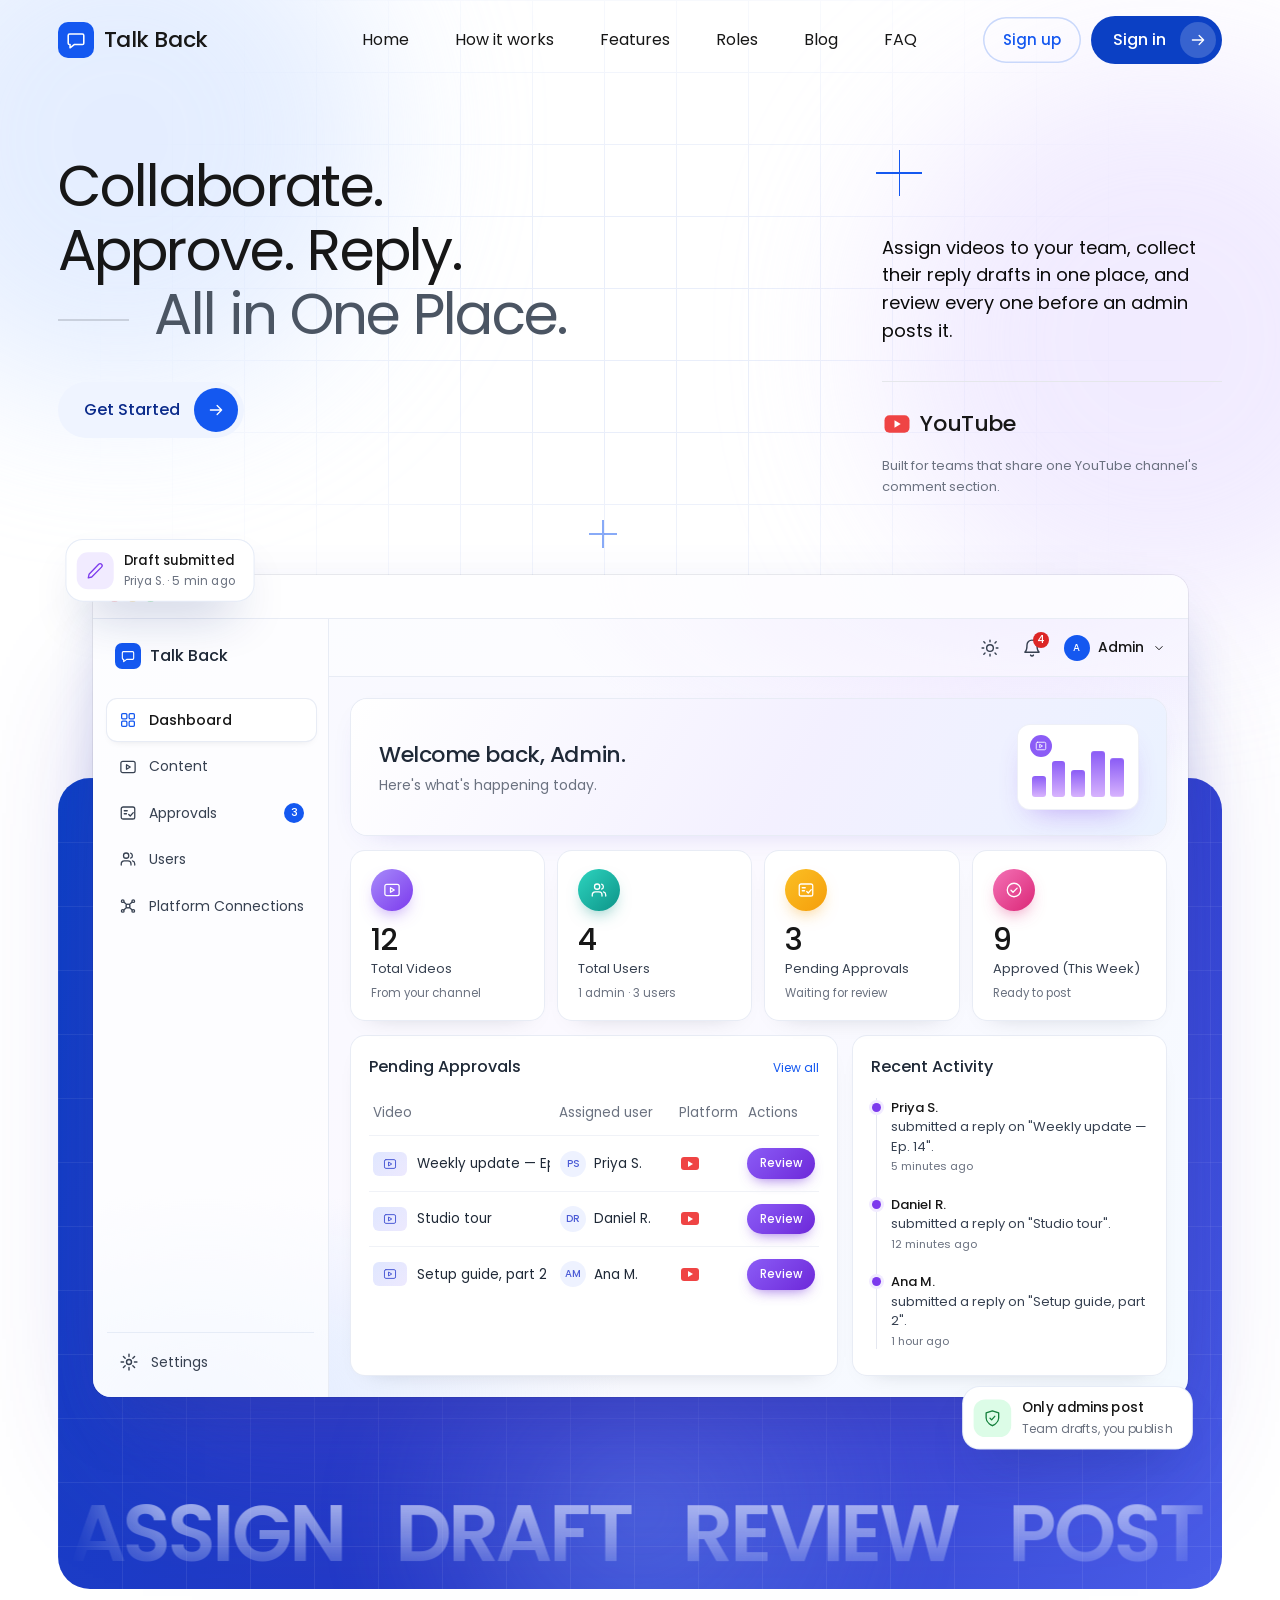
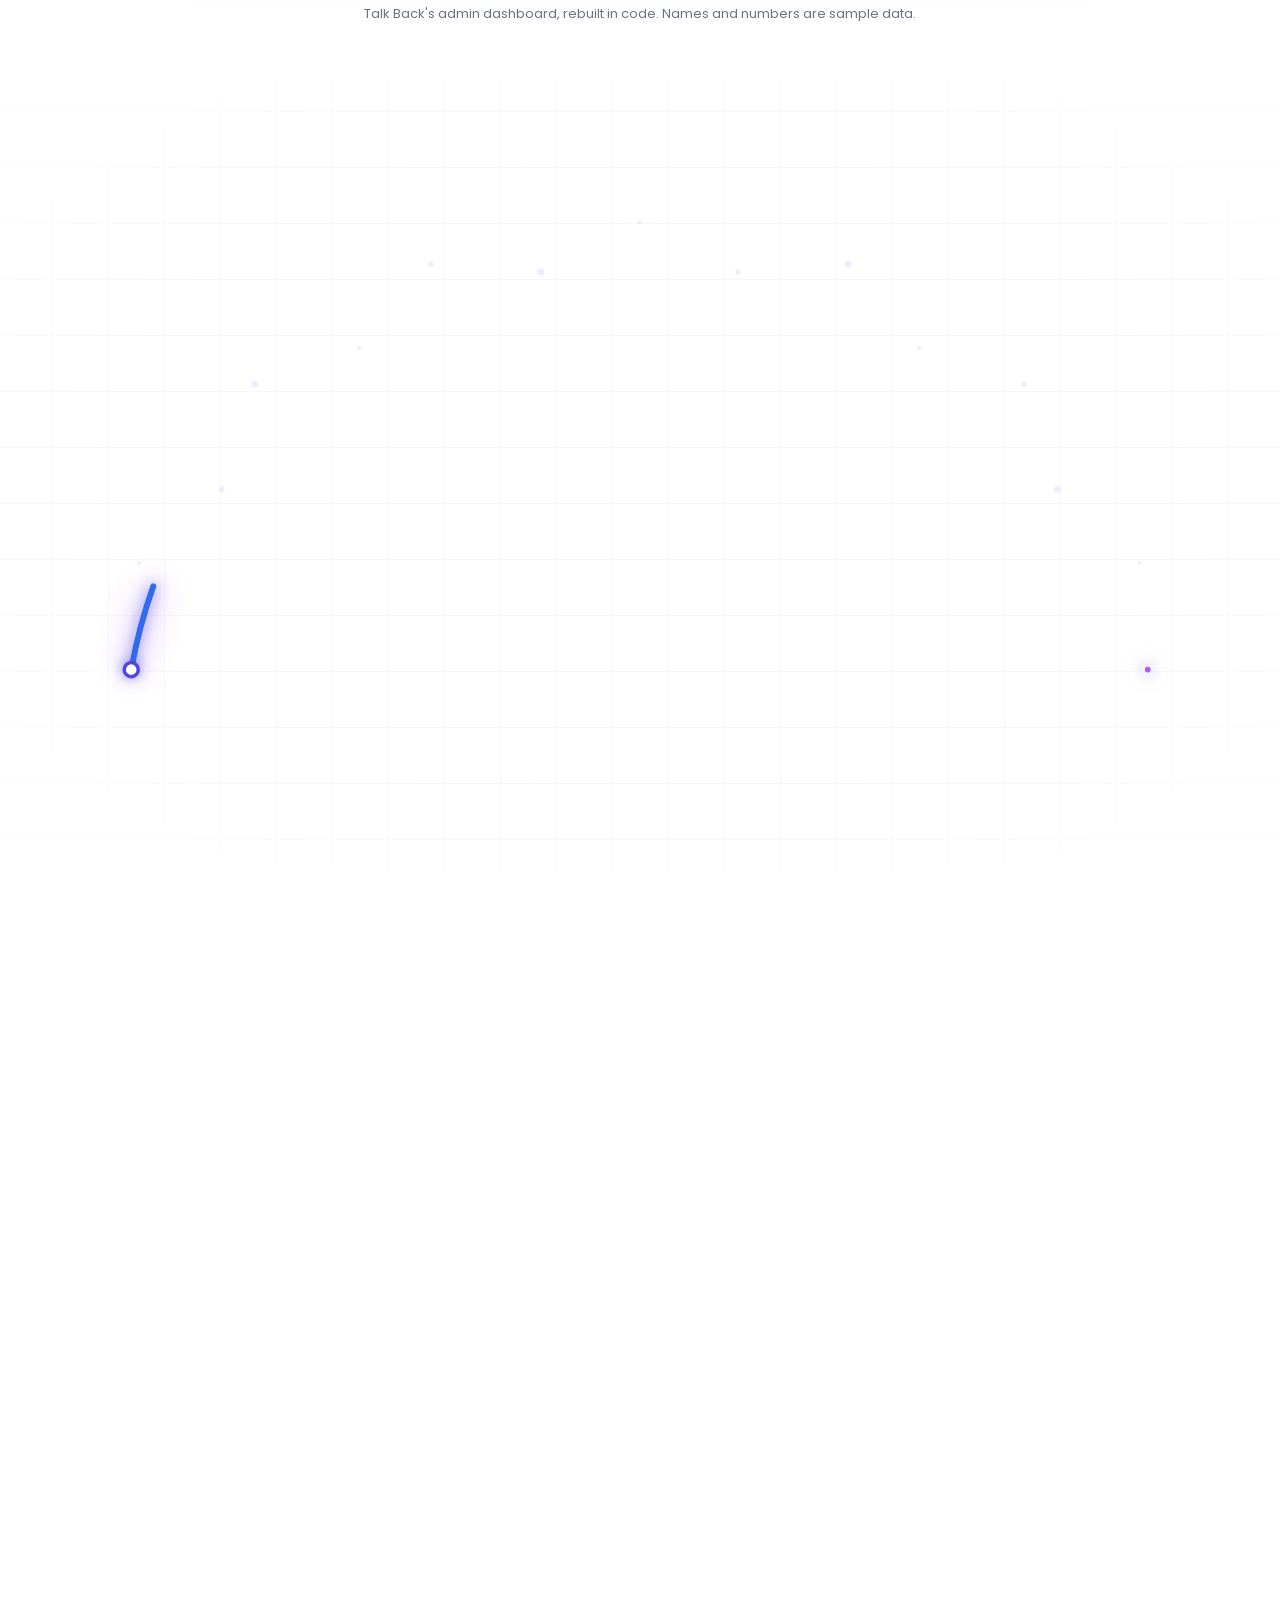
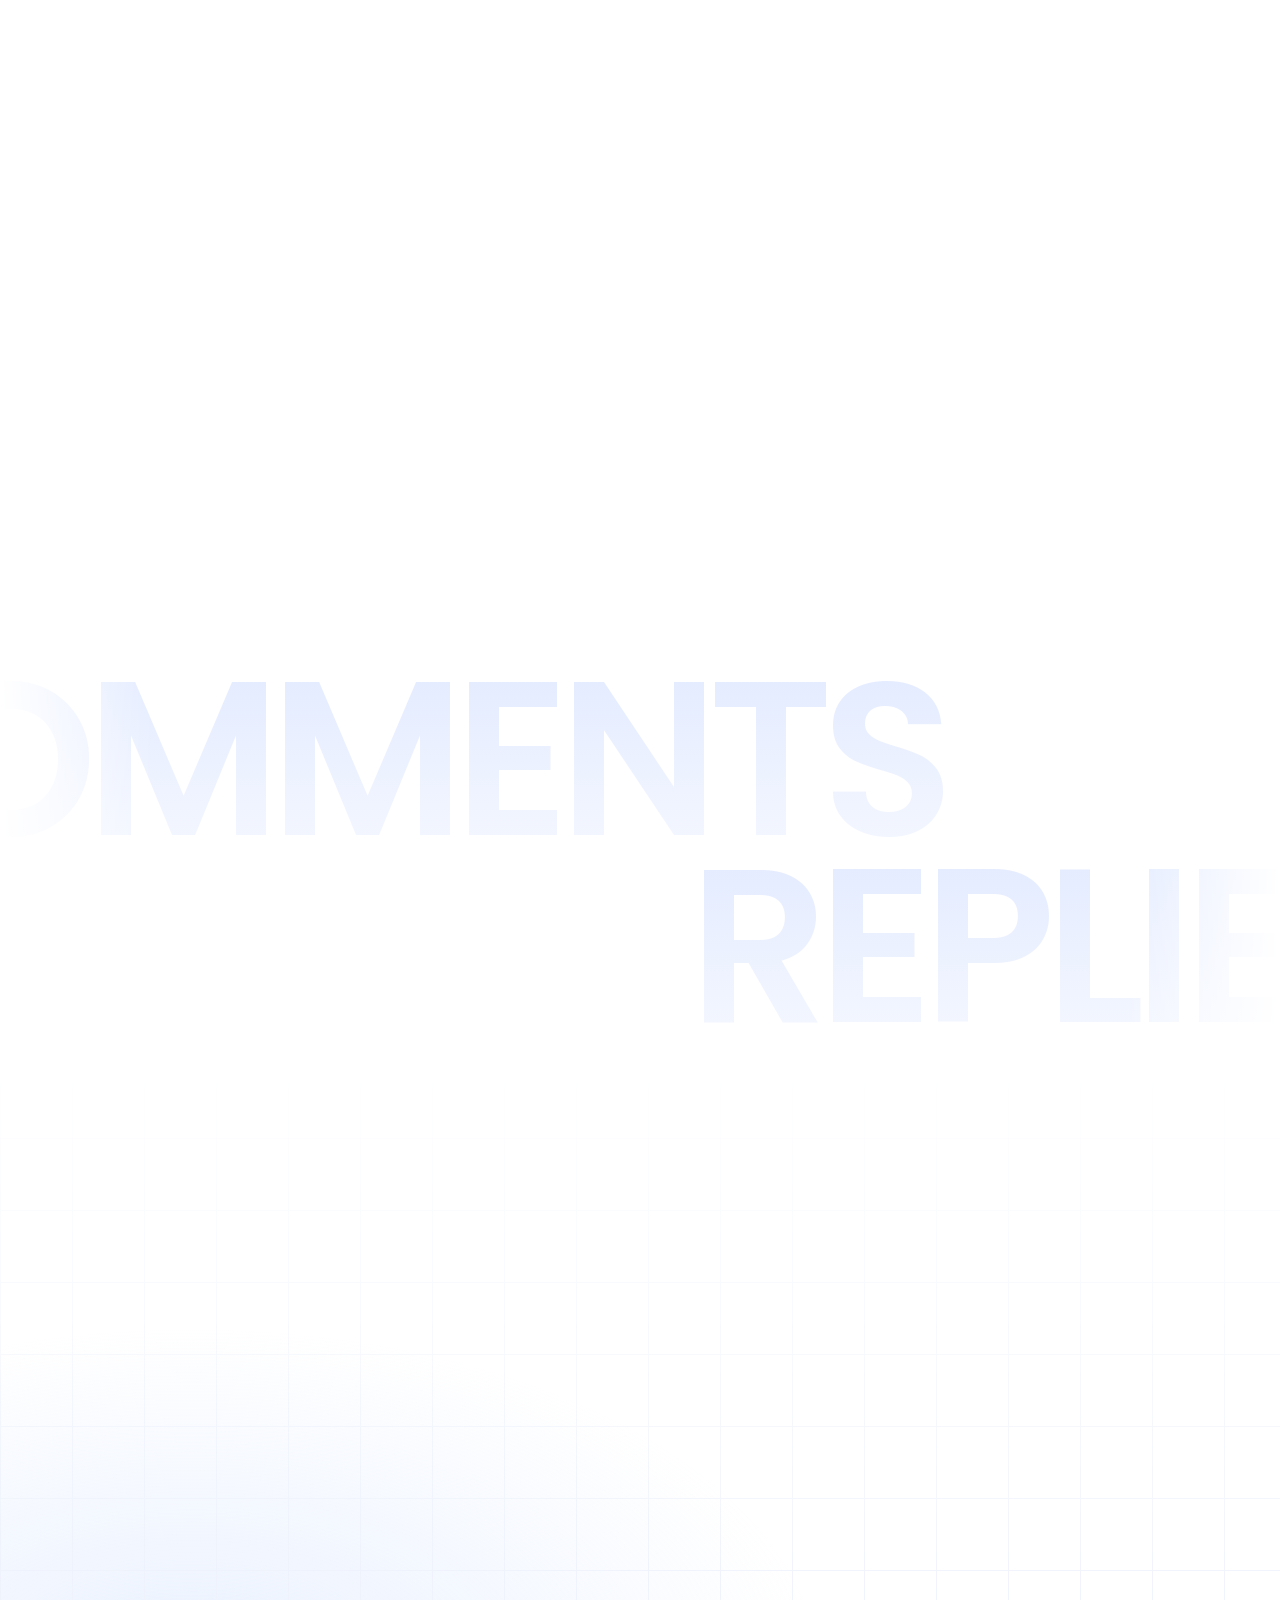
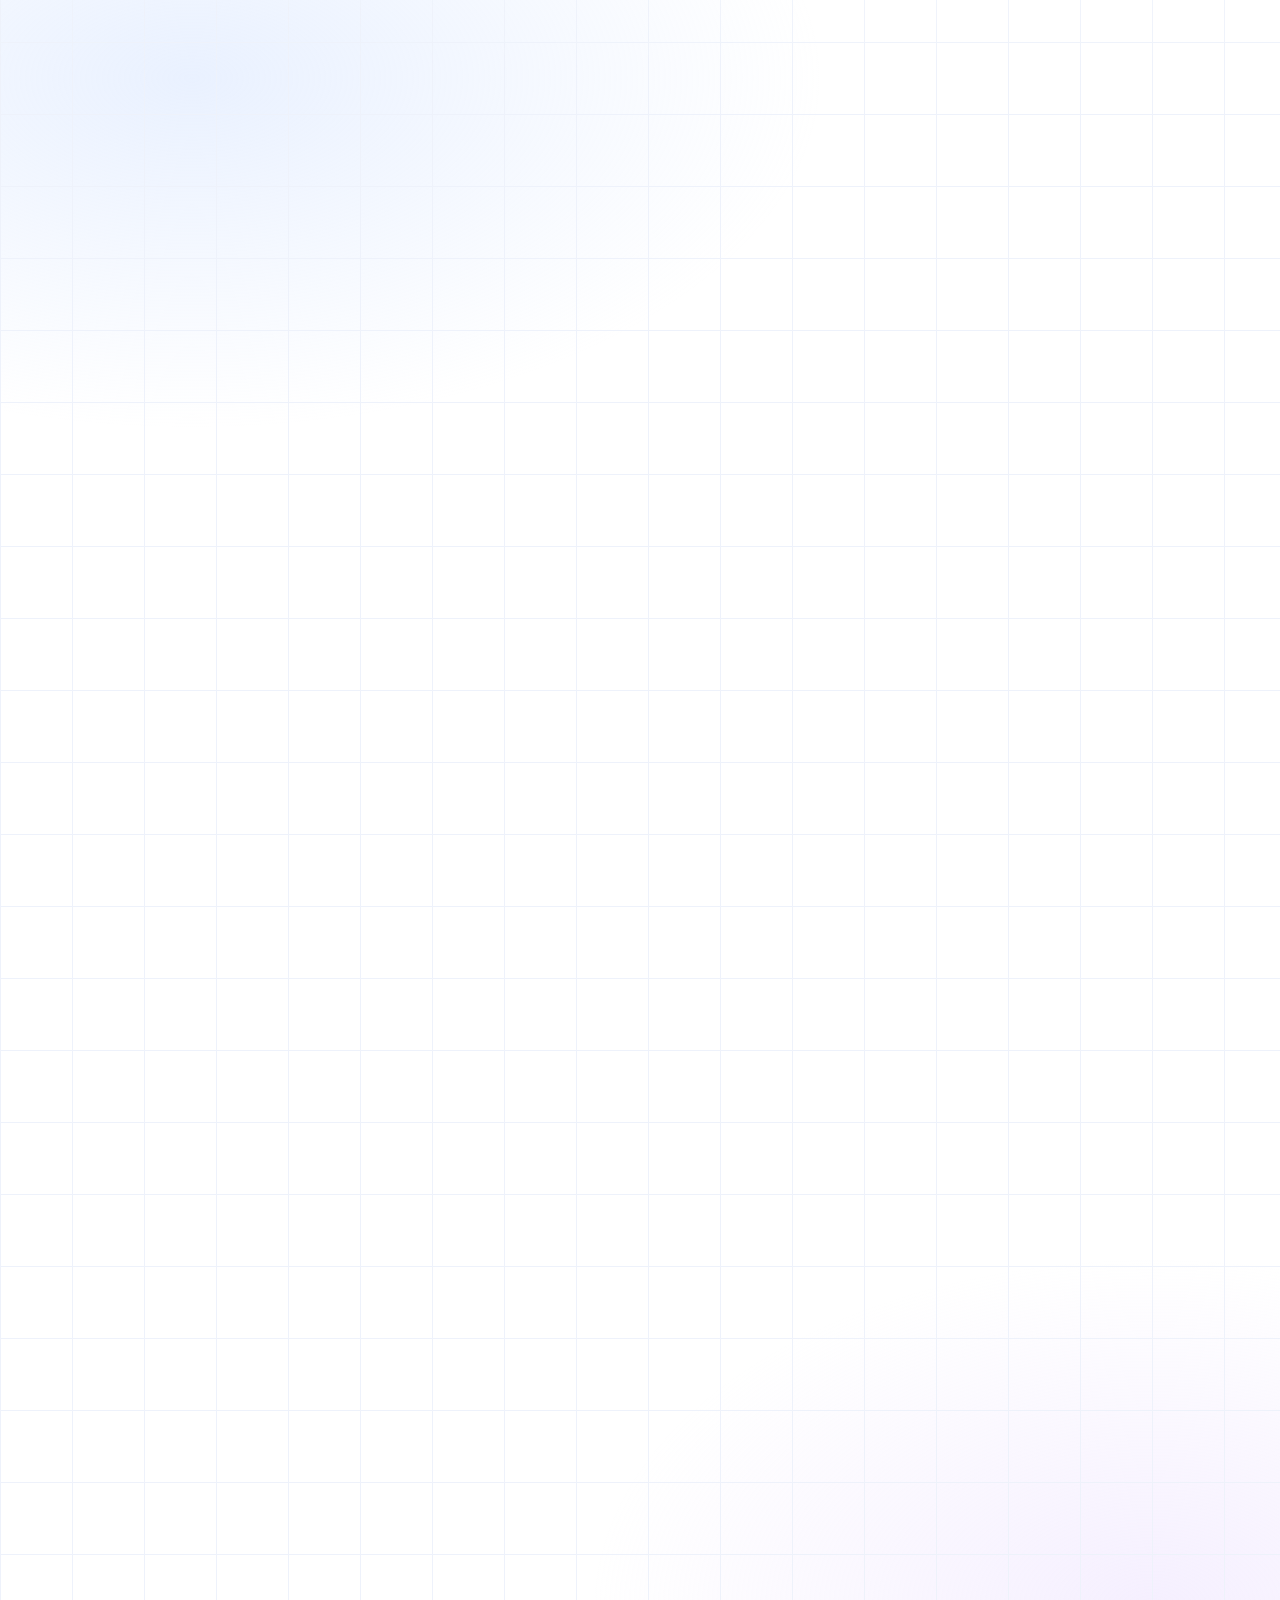
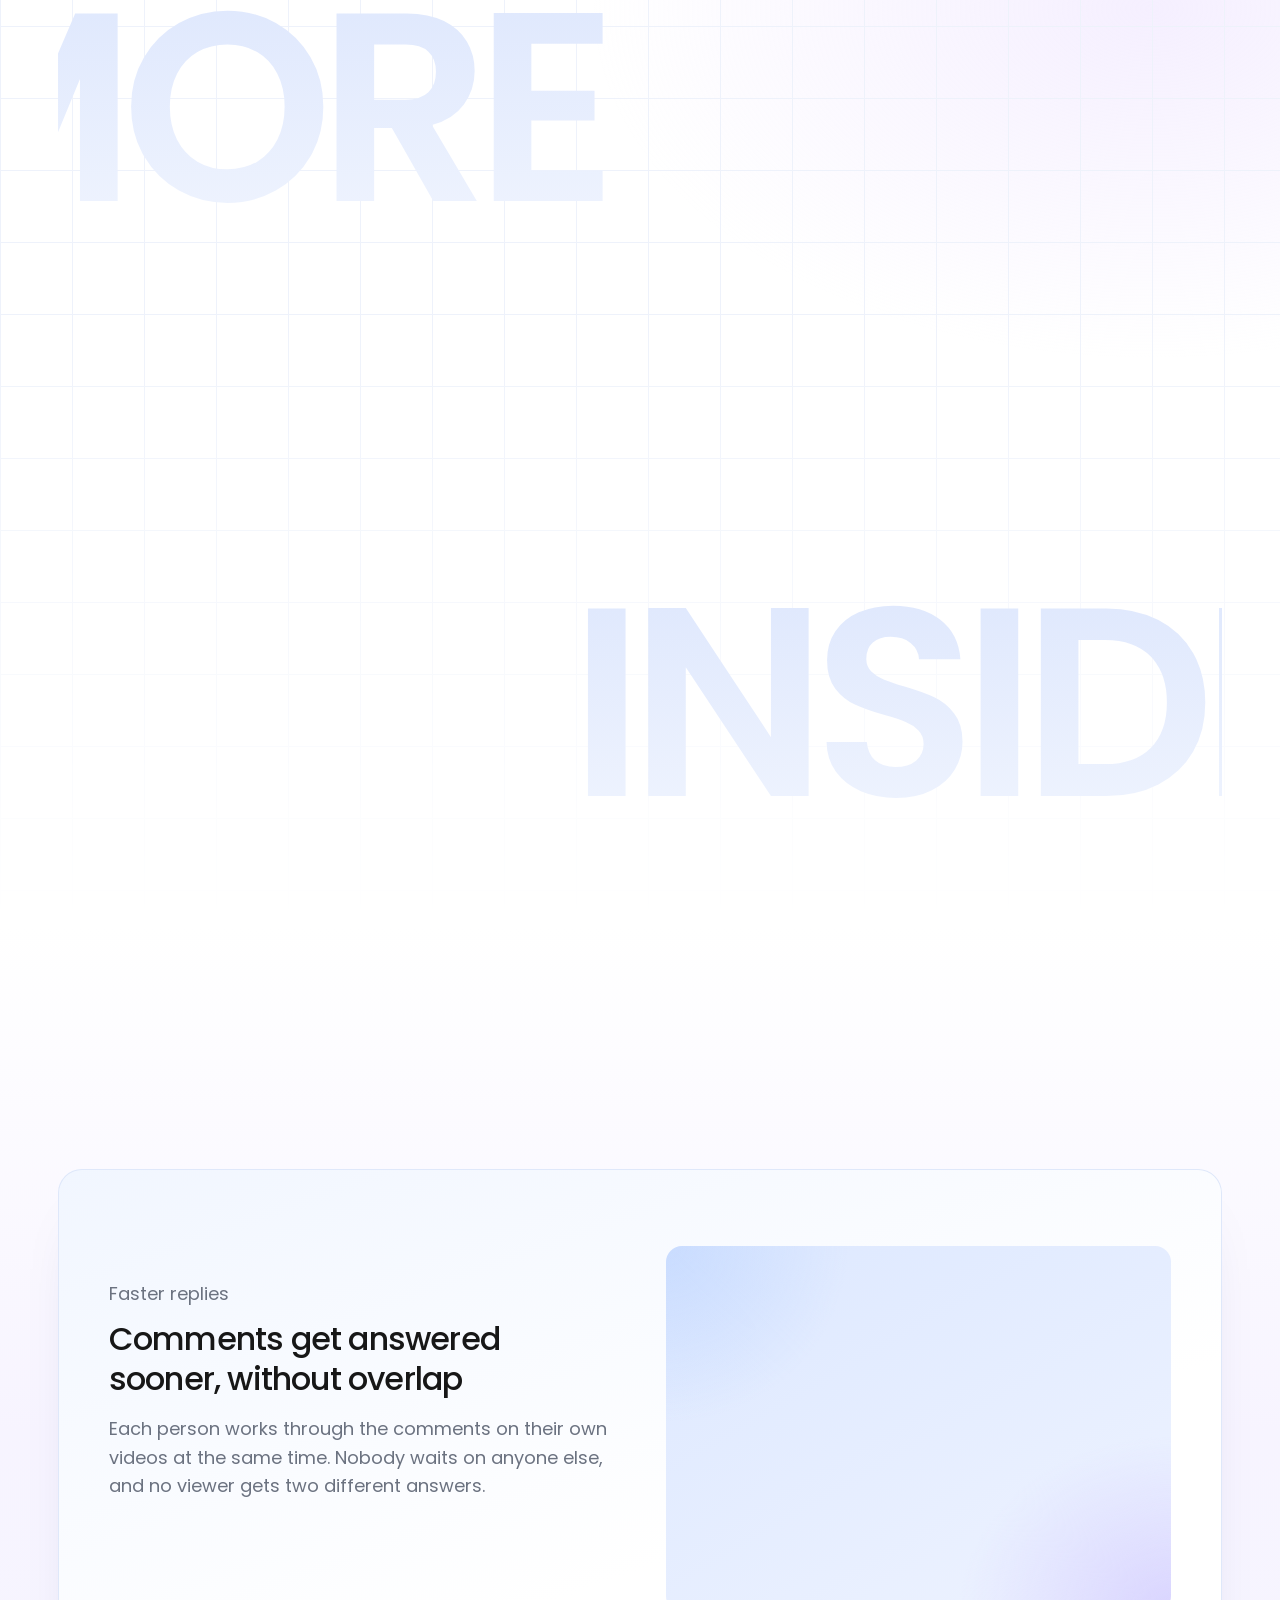
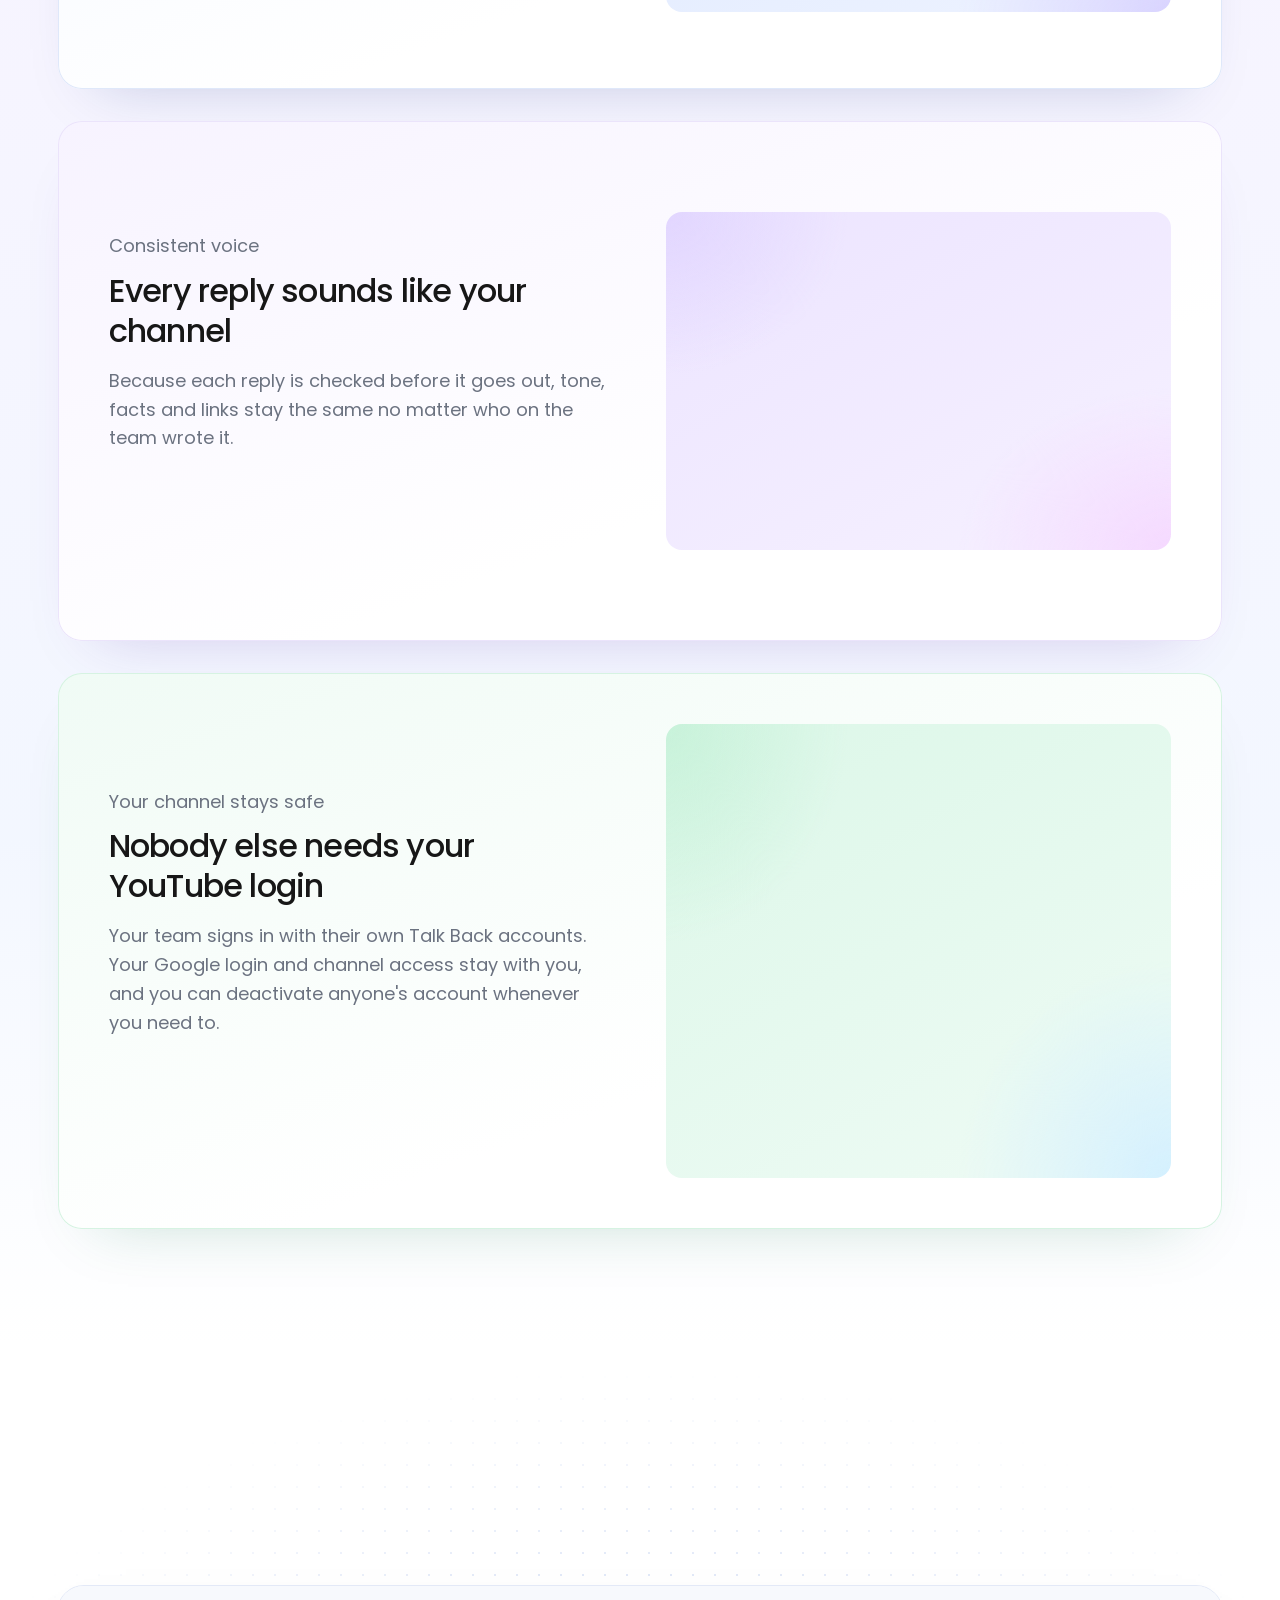
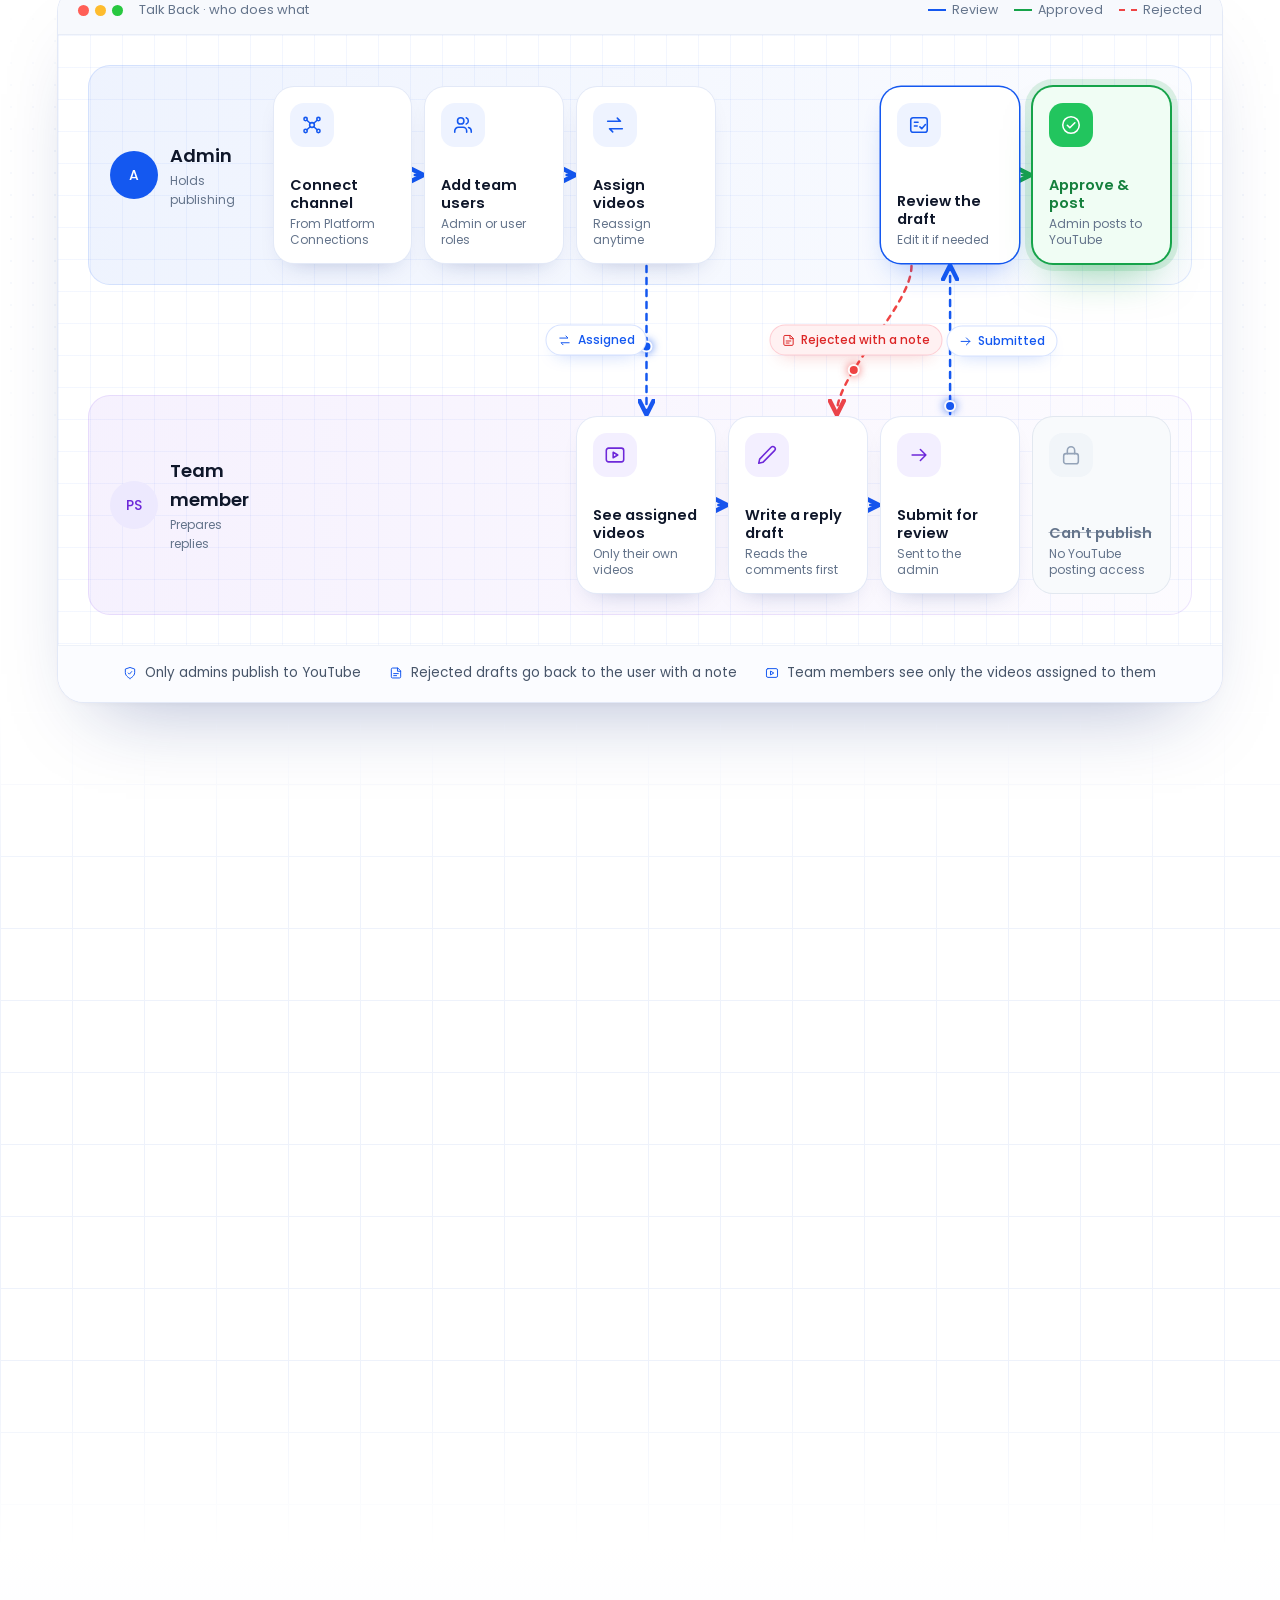
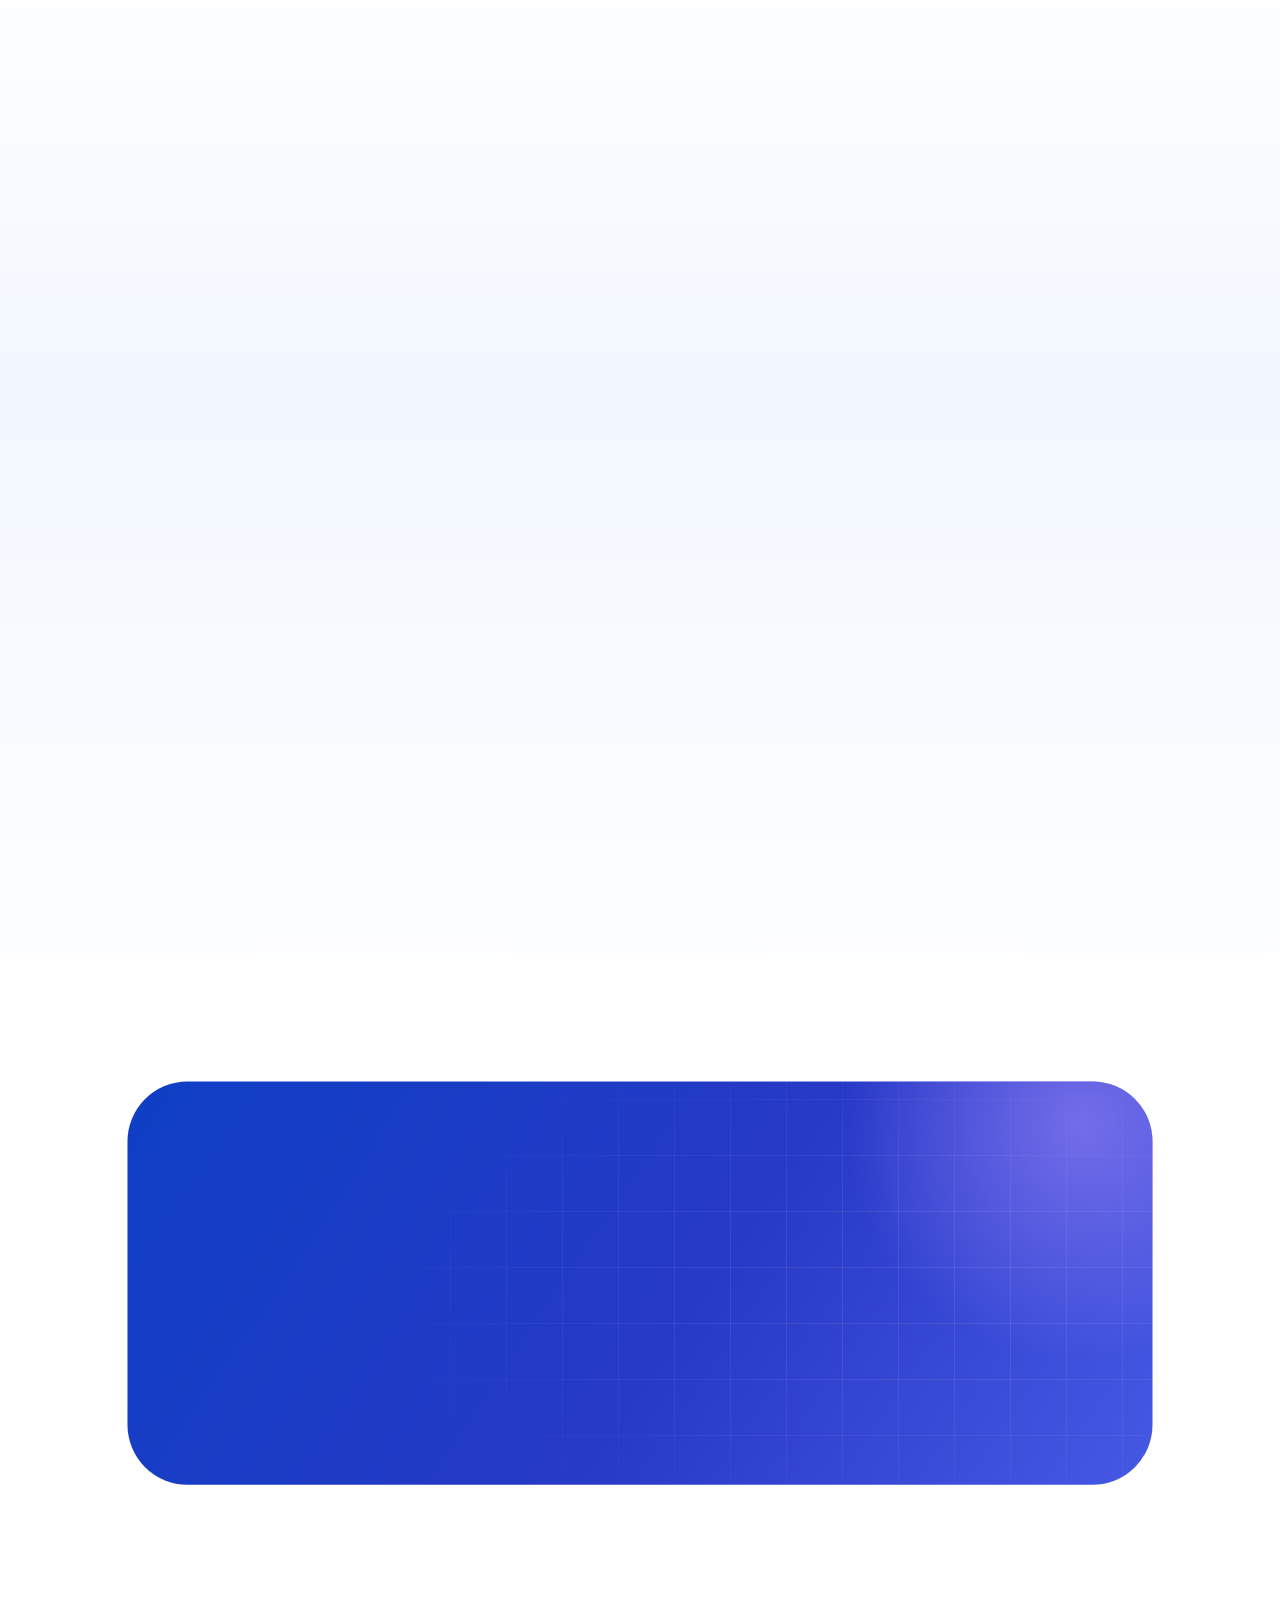
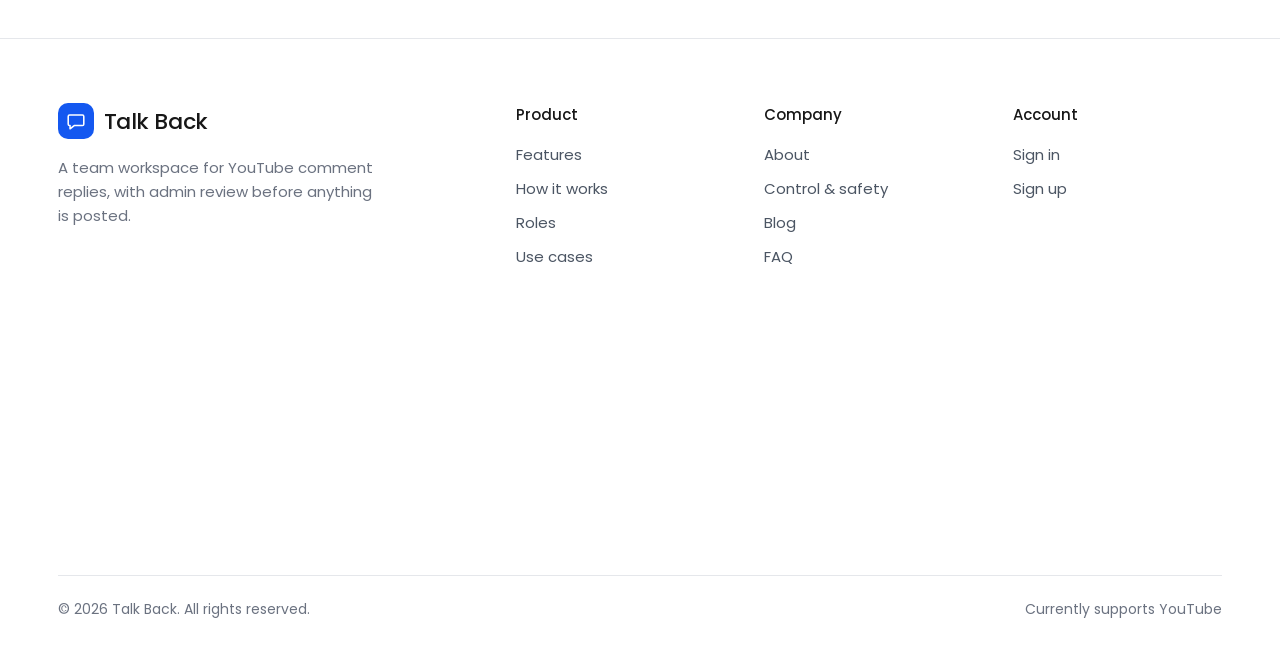
==== index.html @ efd9a932 "Talk Back website" ====
<!DOCTYPE html>
<html lang="en">
<head>
  <meta charset="UTF-8">
  <meta name="viewport" content="width=device-width, initial-scale=1">
  <title>Talk Back — YouTube Comment Approval Workspace for Teams</title>
  <meta name="description" content="Talk Back is a team workspace for YouTube comment replies. Assign videos to your team, collect reply drafts, and approve every reply before an admin posts it.">
  <meta name="robots" content="index, follow, max-image-preview:large, max-snippet:-1, max-video-preview:-1">
  <link rel="canonical" href="https://talkback.bckofiz.com/">
  <meta name="application-name" content="Talk Back">
  <meta name="author" content="Talk Back">

  <!-- Open Graph -->
  <meta property="og:type" content="website">
  <meta property="og:site_name" content="Talk Back">
  <meta property="og:locale" content="en_US">
  <meta property="og:url" content="https://talkback.bckofiz.com/">
  <meta property="og:title" content="Talk Back — YouTube comment replies, reviewed before they're posted">
  <meta property="og:description" content="Assign videos to your team, collect reply drafts in one place, and approve every reply before an admin posts it to YouTube.">
  <meta property="og:image" content="https://talkback.bckofiz.com/assets/images/og-image.png">
  <meta property="og:image:width" content="1200">
  <meta property="og:image:height" content="630">
  <meta property="og:image:alt" content="Talk Back: hand off your YouTube comments, keep the final word">

  <!-- Twitter / X -->
  <meta name="twitter:card" content="summary_large_image">
  <meta name="twitter:title" content="Talk Back — YouTube comment replies, reviewed before they're posted">
  <meta name="twitter:description" content="Assign videos to your team, collect reply drafts in one place, and approve every reply before an admin posts it to YouTube.">
  <meta name="twitter:image" content="https://talkback.bckofiz.com/assets/images/og-image.png">

  <!-- Icons, manifest, AI-readable summary -->
  <link rel="apple-touch-icon" sizes="180x180" href="assets/images/apple-touch-icon.png">
  <link rel="icon" type="image/png" sizes="32x32" href="assets/images/favicon-32.png">
  <link rel="manifest" href="site.webmanifest">
  <link rel="alternate" type="text/plain" title="LLM summary" href="llms.txt">

  <!-- Structured data: Organization, WebSite, WebPage, SoftwareApplication, HowTo, FAQPage -->
  <script type="application/ld+json">
{
  "@context": "https://schema.org",
  "@graph": [
    {
      "@type": "Organization",
      "@id": "https://talkback.bckofiz.com/#org",
      "name": "Talk Back",
      "url": "https://talkback.bckofiz.com/",
      "logo": {
        "@type": "ImageObject",
        "url": "https://talkback.bckofiz.com/assets/images/icon-512.png",
        "width": 512,
        "height": 512
      }
    },
    {
      "@type": "WebSite",
      "@id": "https://talkback.bckofiz.com/#website",
      "url": "https://talkback.bckofiz.com/",
      "name": "Talk Back",
      "description": "Talk Back is a team workspace for YouTube comment replies. Assign videos to your team, collect reply drafts, and approve every reply before an admin posts it.",
      "publisher": {
        "@id": "https://talkback.bckofiz.com/#org"
      },
      "inLanguage": "en"
    },
    {
      "@type": "WebPage",
      "@id": "https://talkback.bckofiz.com/#webpage",
      "url": "https://talkback.bckofiz.com/",
      "name": "Talk Back — YouTube comment reply & approval workspace for teams",
      "description": "Talk Back is a team workspace for YouTube comment replies. Assign videos to your team, collect reply drafts, and approve every reply before an admin posts it.",
      "isPartOf": {
        "@id": "https://talkback.bckofiz.com/#website"
      },
      "about": {
        "@id": "https://talkback.bckofiz.com/#app"
      },
      "primaryImageOfPage": {
        "@type": "ImageObject",
        "url": "https://talkback.bckofiz.com/assets/images/og-image.png"
      },
      "inLanguage": "en"
    },
    {
      "@type": "SoftwareApplication",
      "@id": "https://talkback.bckofiz.com/#app",
      "name": "Talk Back",
      "applicationCategory": "BusinessApplication",
      "applicationSubCategory": "Social media comment management",
      "operatingSystem": "Web browser",
      "url": "https://talkback.bckofiz.com/",
      "description": "Talk Back is a team workspace for YouTube comment replies. Assign videos to your team, collect reply drafts, and approve every reply before an admin posts it.",
      "image": "https://talkback.bckofiz.com/assets/images/og-image.png",
      "publisher": {
        "@id": "https://talkback.bckofiz.com/#org"
      },
      "featureList": [
        "Connect a YouTube channel",
        "Assign and reassign videos to team members",
        "Team members draft replies to comments",
        "Admin approval queue: edit, reject with a note, or approve",
        "Admin-only publishing to YouTube",
        "Admin and user roles",
        "Recent activity and notifications",
        "Search and filter by assignee"
      ]
    },
    {
      "@type": "HowTo",
      "@id": "https://talkback.bckofiz.com/#howto",
      "name": "How Talk Back turns a new YouTube comment into an approved reply",
      "step": [
        {
          "@type": "HowToStep",
          "position": 1,
          "name": "Connect your channel",
          "text": "The admin connects the organisation's YouTube channel. Its videos come into Talk Back.",
          "url": "https://talkback.bckofiz.com/#workflow"
        },
        {
          "@type": "HowToStep",
          "position": 2,
          "name": "Assign videos",
          "text": "Choose which team member handles each video. Reassign whenever you need to.",
          "url": "https://talkback.bckofiz.com/#workflow"
        },
        {
          "@type": "HowToStep",
          "position": 3,
          "name": "Draft replies",
          "text": "Team members read comments on their assigned videos and write reply drafts.",
          "url": "https://talkback.bckofiz.com/#workflow"
        },
        {
          "@type": "HowToStep",
          "position": 4,
          "name": "Review drafts",
          "text": "The admin reviews each submitted draft and can edit, reject with a note, or approve it.",
          "url": "https://talkback.bckofiz.com/#workflow"
        },
        {
          "@type": "HowToStep",
          "position": 5,
          "name": "Post manually",
          "text": "The admin posts the approved reply to YouTube. Automatic posting is planned for a later release.",
          "url": "https://talkback.bckofiz.com/#workflow"
        }
      ]
    },
    {
      "@type": "FAQPage",
      "@id": "https://talkback.bckofiz.com/#faq",
      "mainEntity": [
        {
          "@type": "Question",
          "name": "What is Talk Back?",
          "acceptedAnswer": {
            "@type": "Answer",
            "text": "Talk Back is a team workspace for replying to YouTube comments. Admins assign videos to team members, team members write reply drafts, and an admin reviews and approves every draft before it is posted to YouTube."
          }
        },
        {
          "@type": "Question",
          "name": "Who is Talk Back for?",
          "acceptedAnswer": {
            "@type": "Answer",
            "text": "Teams that share one YouTube channel's comment section, such as brands, creators with staff, agencies and community teams, who want several people to draft replies while an admin keeps the final say on what gets published."
          }
        },
        {
          "@type": "Question",
          "name": "Which platforms does Talk Back support?",
          "acceptedAnswer": {
            "@type": "Answer",
            "text": "YouTube. The current workflow is built around YouTube channels, videos and comments. Other platforms aren't available."
          }
        },
        {
          "@type": "Question",
          "name": "How do I connect a YouTube channel?",
          "acceptedAnswer": {
            "@type": "Answer",
            "text": "An admin connects it from Platform Connections. Once connected, the channel's videos are listed under Content."
          }
        },
        {
          "@type": "Question",
          "name": "Can different people handle different videos?",
          "acceptedAnswer": {
            "@type": "Answer",
            "text": "Yes. Admins assign one or more videos to each team member and can reassign them at any time. Team members only see the videos assigned to them."
          }
        },
        {
          "@type": "Question",
          "name": "Can team members post replies to YouTube?",
          "acceptedAnswer": {
            "@type": "Answer",
            "text": "No. Team members sign in with Talk Back accounts, write drafts and submit them for review. They don't get direct YouTube publishing access."
          }
        },
        {
          "@type": "Question",
          "name": "How are replies reviewed and published?",
          "acceptedAnswer": {
            "@type": "Answer",
            "text": "Submitted drafts appear in the admin's approval queue. The admin can edit, reject with a note, or approve a draft, and then posts the approved reply to YouTube."
          }
        },
        {
          "@type": "Question",
          "name": "Are approved replies posted automatically?",
          "acceptedAnswer": {
            "@type": "Answer",
            "text": "Not today. Publishing is a manual admin step. Automatic posting is planned for a future release."
          }
        }
      ]
    }
  ]
}
  </script>
  <meta name="theme-color" content="#ffffff">
  <link rel="icon" href="assets/images/favicon.svg" type="image/svg+xml">
  <link rel="preload" href="assets/fonts/poppins-latin-400-normal.woff2" as="font" type="font/woff2" crossorigin>
  <link rel="stylesheet" href="css/style.css">
  <style>.footer__grid{grid-template-columns:2fr 1fr 1fr 1fr}@media (max-width:1024px){.footer__grid{grid-template-columns:1fr 1fr}}@media (max-width:640px){.footer__grid{grid-template-columns:1fr}}</style>
  <script>
    if ('scrollRestoration' in history) history.scrollRestoration = 'manual';
    window.scrollTo(0, 0);
    (function (h) {
      h.classList.add('js');
      if (!window.matchMedia || !matchMedia('(prefers-reduced-motion: reduce)').matches) {
        h.classList.add('pre', 'motion');
        setTimeout(function () { h.classList.remove('pre'); h.classList.add('loaded'); }, 2500);
      }
    })(document.documentElement);
  </script>
</head>
<body>

<!-- Icon sprite (paths drawn in the style of the Talk Back app's line icons) -->
<svg width="0" height="0" style="position:absolute" aria-hidden="true">
  <defs>
    <symbol id="i-logo" viewBox="0 0 24 24"><path d="M5 5.5h14a1.5 1.5 0 0 1 1.5 1.5v8.5A1.5 1.5 0 0 1 19 17H10l-4.5 3.5V17H5a1.5 1.5 0 0 1-1.5-1.5V7A1.5 1.5 0 0 1 5 5.5Z"/></symbol>
    <symbol id="i-grid" viewBox="0 0 24 24"><rect x="3.5" y="3.5" width="7" height="7" rx="1.5"/><rect x="13.5" y="3.5" width="7" height="7" rx="1.5"/><rect x="3.5" y="13.5" width="7" height="7" rx="1.5"/><rect x="13.5" y="13.5" width="7" height="7" rx="1.5"/></symbol>
    <symbol id="i-play" viewBox="0 0 24 24"><rect x="2.5" y="4.5" width="19" height="15" rx="2.5"/><path d="m10 9 5 3-5 3Z"/></symbol>
    <symbol id="i-approve" viewBox="0 0 24 24"><rect x="3" y="4" width="18" height="16" rx="2.5"/><path d="M7 9h4M7 13h3"/><path d="m13 14 2 2 4-4.5"/></symbol>
    <symbol id="i-users" viewBox="0 0 24 24"><path d="M16 20v-1.5a4 4 0 0 0-4-4H7a4 4 0 0 0-4 4V20"/><circle cx="9.5" cy="7.5" r="3.5"/><path d="M21 20v-1.5a4 4 0 0 0-3-3.85M15.5 4.2a3.5 3.5 0 0 1 0 6.6"/></symbol>
    <symbol id="i-plug" viewBox="0 0 24 24"><circle cx="12" cy="12" r="2.6"/><circle cx="5" cy="5.5" r="1.8"/><circle cx="19" cy="5.5" r="1.8"/><circle cx="5" cy="18.5" r="1.8"/><circle cx="19" cy="18.5" r="1.8"/><path d="m6.4 6.8 3.7 3.3M17.6 6.8l-3.7 3.3M6.4 17.2l3.7-3.3M17.6 17.2l-3.7-3.3"/></symbol>
    <symbol id="i-gear" viewBox="0 0 24 24"><circle cx="12" cy="12" r="3"/><path d="M12 2.5v3M12 18.5v3M2.5 12h3M18.5 12h3M5.3 5.3l2.1 2.1M16.6 16.6l2.1 2.1M5.3 18.7l2.1-2.1M16.6 7.4l2.1-2.1"/></symbol>
    <symbol id="i-bell" viewBox="0 0 24 24"><path d="M6 8.5a6 6 0 0 1 12 0c0 6.5 2.5 8.5 2.5 8.5h-17S6 15 6 8.5"/><path d="M10.3 20.5a1.9 1.9 0 0 0 3.4 0"/></symbol>
    <symbol id="i-sun" viewBox="0 0 24 24"><circle cx="12" cy="12" r="4"/><path d="M12 2.5v2M12 19.5v2M4.6 4.6l1.4 1.4M18 18l1.4 1.4M2.5 12h2M19.5 12h2M4.6 19.4 6 18M18 6l1.4-1.4"/></symbol>
    <symbol id="i-search" viewBox="0 0 24 24"><circle cx="11" cy="11" r="6.5"/><path d="m20.5 20.5-4.8-4.8"/></symbol>
    <symbol id="i-chev" viewBox="0 0 24 24"><path d="m6.5 9.5 5.5 5.5 5.5-5.5"/></symbol>
    <symbol id="i-arrow" viewBox="0 0 24 24"><path d="M4.5 12h15M13.5 6l6 6-6 6"/></symbol>
    <symbol id="i-back" viewBox="0 0 24 24"><path d="M19.5 12h-15M10.5 6l-6 6 6 6"/></symbol>
    <symbol id="i-check" viewBox="0 0 24 24"><path d="M20 6.5 9.5 17 4 11.5"/></symbol>
    <symbol id="i-check-c" viewBox="0 0 24 24"><circle cx="12" cy="12" r="9"/><path d="m8 12.3 2.7 2.7L16.2 9.5"/></symbol>
    <symbol id="i-x" viewBox="0 0 24 24"><path d="M18 6 6 18M6 6l12 12"/></symbol>
    <symbol id="i-pencil" viewBox="0 0 24 24"><path d="M16.5 3.5a2.6 2.6 0 0 1 3.7 3.7L7.5 20 3 21l1-4.5Z"/></symbol>
    <symbol id="i-trash" viewBox="0 0 24 24"><path d="M3.5 6.5h17M9 6.5V4h6v2.5M5.5 6.5l1 14h11l1-14M10 10.5v6M14 10.5v6"/></symbol>
    <symbol id="i-msg" viewBox="0 0 24 24"><path d="M20.5 15a2 2 0 0 1-2 2H8l-4.5 3.5V5.5a2 2 0 0 1 2-2h13a2 2 0 0 1 2 2Z"/></symbol>
    <symbol id="i-clock" viewBox="0 0 24 24"><circle cx="12" cy="12" r="9"/><path d="M12 7v5l3.2 2"/></symbol>
    <symbol id="i-list" viewBox="0 0 24 24"><path d="M8.5 6h12M8.5 12h12M8.5 18h12M3.5 6h.01M3.5 12h.01M3.5 18h.01"/></symbol>
    <symbol id="i-filter" viewBox="0 0 24 24"><path d="M21.5 4h-19l7.5 8.8V19l4 2v-8.2Z"/></symbol>
    <symbol id="i-lock" viewBox="0 0 24 24"><rect x="4" y="10.5" width="16" height="11" rx="2.5"/><path d="M8 10.5V7a4 4 0 0 1 8 0v3.5"/></symbol>
    <symbol id="i-shield" viewBox="0 0 24 24"><path d="M12 21.5s8-3.8 8-10V5.2L12 2.5 4 5.2v6.3c0 6.2 8 10 8 10"/><path d="m9 12 2 2 4-4.5"/></symbol>
    <symbol id="i-plus" viewBox="0 0 24 24"><path d="M12 5v14M5 12h14"/></symbol>
    <symbol id="i-dots" viewBox="0 0 24 24"><circle cx="12" cy="5.5" r="1.2"/><circle cx="12" cy="12" r="1.2"/><circle cx="12" cy="18.5" r="1.2"/></symbol>
    <symbol id="i-swap" viewBox="0 0 24 24"><path d="M4 8h14l-3.5-3.5M20 16H6l3.5 3.5"/></symbol>
    <symbol id="i-note" viewBox="0 0 24 24"><path d="M14.5 3.5H6a2 2 0 0 0-2 2v13a2 2 0 0 0 2 2h12a2 2 0 0 0 2-2V9Z"/><path d="M14.5 3.5V9H20M8 13h8M8 16.5h5"/></symbol>
    <symbol id="i-pulse" viewBox="0 0 24 24"><path d="M3 12h4l2.5-6 5 12 2.5-6h4"/></symbol>
  </defs>
</svg>

<a class="skip-link" href="#main">Skip to content</a>
<div class="loader" aria-hidden="true">
  <div class="loader__inner">
    <span class="loader__mark"><svg class="ic"><use href="#i-logo"/></svg></span>
    <span class="loader__word"><span>Talk</span> <span>Back</span></span>
  </div>
</div>
<div class="progress" aria-hidden="true"><span></span></div>

<!-- ================= NAV ================= -->
<header class="nav" id="nav">
  <div class="container nav__inner">
    <a class="brand" href="#top" aria-label="Talk Back home">
      <span class="brand__mark"><svg class="ic" aria-hidden="true"><use href="#i-logo"/></svg></span>
      Talk Back
    </a>
    <nav class="nav__links" id="navLinks" aria-label="Main">
      <a href="index.html" aria-current="page">Home</a>
      <a href="how-it-works.html">How it works</a>
      <a href="features.html">Features</a>
      <a href="roles.html">Roles</a>
      <a href="blog.html">Blog</a>
      <a href="faq.html">FAQ</a>
      <a class="nav__mobile-cta nav__mobile-cta--ghost" href="https://talkback.bckofiz.com/login">Sign up</a>
      <a class="nav__mobile-cta" href="https://talkback.bckofiz.com/login">Sign in</a>
    </nav>
    <div class="nav__actions">
      <a class="nav__signup" href="https://talkback.bckofiz.com/login">Sign up</a>
      <a class="pill pill--blue nav__cta" href="https://talkback.bckofiz.com/login">
        Sign in <span class="pill__dot"><svg class="ic" aria-hidden="true"><use href="#i-arrow"/></svg></span>
      </a>
    </div>
    <button class="nav__toggle" id="navToggle" type="button" aria-expanded="false" aria-controls="navLinks">
      <span class="sr-only">Open menu</span><i></i><i></i>
    </button>
  </div>
</header>

<main id="main">

<!-- ================= HERO ================= -->
<section class="hero" id="top" aria-labelledby="hero-title">
  <div class="hero__bg" aria-hidden="true"><span class="glow glow--a"></span><span class="glow glow--b"></span></div>
  <span class="plus plus--1" aria-hidden="true"></span><span class="plus plus--2" aria-hidden="true"></span>
  <div class="container hero__grid">
    <div class="hero__left">
      <h1 class="hero__title" id="hero-title">
        <span class="line">
  <span class="line__in">Collaborate.</span>
</span>

<span class="line">
  <span class="line__in">Approve. Reply.</span>
</span>

<span class="line line--soft">
  <span class="line__in">All in One Place.</span>
</span>
      </h1>
      <a class="pill pill--soft hero__cta" href="https://talkback.bckofiz.com/login">
        Get Started <span class="pill__dot pill__dot--blue"><svg class="ic" aria-hidden="true"><use href="#i-arrow"/></svg></span>
      </a>
    </div>
    <div class="hero__right">
      <p class="hero__lede">Assign videos to your team, collect their reply drafts in one place, and review every one before an admin posts it.</p>
      <div class="hero__proof">
        <span class="yt-chip"><svg class="ic ic--fill" aria-hidden="true" viewBox="0 0 24 24"><rect x="2" y="5" width="20" height="14" rx="4"/><path d="m10 9 5 3-5 3Z" fill="#fff"/></svg>YouTube</span>
        <p>Built for teams that share one YouTube channel's comment section.</p>
      </div>
    </div>
  </div>

  <!-- Coded admin dashboard -->
  <div class="container hero__stage">
    <div class="band band--hero" aria-hidden="true"><span class="band__beam"></span><div class="band__words"><div class="band__track"><span>Assign</span><span>Draft</span><span>Review</span><span>Post</span><span>Assign</span><span>Draft</span><span>Review</span><span>Post</span><span>Assign</span><span>Draft</span><span>Review</span><span>Post</span><span>Assign</span><span>Draft</span><span>Review</span><span>Post</span></div></div></div>

    <div class="hfloat hfloat--a" aria-hidden="true"><span class="st st--violet"><svg class="ic"><use href="#i-pencil"/></svg></span><div><b>Draft submitted</b><small>Priya S. · 5 min ago</small></div></div>
    <div class="hfloat hfloat--b" aria-hidden="true"><span class="st st--green"><svg class="ic"><use href="#i-shield"/></svg></span><div><b>Only admins post</b><small>Team drafts, you publish</small></div></div>
    <div class="app app--hero" role="img" aria-label="Talk Back admin dashboard, recreated in code with sample data: totals for videos, users, pending approvals and approvals this week, a pending approvals table and a recent activity feed.">
      <div class="app__chrome"><span class="app__dots"><i></i><i></i><i></i></span><span></span><span class="app__chrome-end"></span></div>
      <aside class="app__side">
        <div class="app__brand"><span class="app__logo"><svg class="ic"><use href="#i-logo"/></svg></span>Talk Back</div>
        <ul class="app__nav">
          <li class="is-on"><svg class="ic"><use href="#i-grid"/></svg><span>Dashboard</span></li>
          <li><svg class="ic"><use href="#i-play"/></svg><span>Content</span></li>
          <li><svg class="ic"><use href="#i-approve"/></svg><span>Approvals</span><b class="app__badge">3</b></li>
          <li><svg class="ic"><use href="#i-users"/></svg><span>Users</span></li>
          <li><svg class="ic"><use href="#i-plug"/></svg><span>Platform Connections</span></li>
        </ul>
        <div class="app__settings"><svg class="ic"><use href="#i-gear"/></svg><span>Settings</span></div>
      </aside>
      <div class="app__main">
        <div class="app__top">
          <svg class="ic"><use href="#i-sun"/></svg>
          <span class="app__bell"><svg class="ic"><use href="#i-bell"/></svg><b>4</b></span>
          <span class="app__me"><span class="av av--blue">A</span><span class="app__me-name">Admin</span><svg class="ic ic--sm"><use href="#i-chev"/></svg></span>
        </div>
        <div class="app__body">
          <div class="app__welcome">
            <div>
              <p class="app__h">Welcome back, Admin.</p>
              <p class="app__sub">Here's what's happening today.</p>
            </div>
            <div class="app__spark"><span class="app__spark-play"><svg class="ic"><use href="#i-play"/></svg></span><i style="--h:35%"></i><i style="--h:60%"></i><i style="--h:45%"></i><i style="--h:85%"></i><i style="--h:65%"></i></div>
          </div>
          <div class="app__stats">
            <div class="tile"><span class="tile__ic tile__ic--violet"><svg class="ic"><use href="#i-play"/></svg></span><b data-count="12">12</b><span>Total Videos</span><em>From your channel</em></div>
            <div class="tile"><span class="tile__ic tile__ic--teal"><svg class="ic"><use href="#i-users"/></svg></span><b data-count="4">4</b><span>Total Users</span><em>1 admin · 3 users</em></div>
            <div class="tile"><span class="tile__ic tile__ic--amber"><svg class="ic"><use href="#i-approve"/></svg></span><b data-count="3">3</b><span>Pending Approvals</span><em>Waiting for review</em></div>
            <div class="tile"><span class="tile__ic tile__ic--pink"><svg class="ic"><use href="#i-check-c"/></svg></span><b data-count="9">9</b><span>Approved (This Week)</span><em>Ready to post</em></div>
          </div>
          <div class="app__split">
            <div class="app__panel">
              <div class="app__panel-head"><p>Pending Approvals</p><span>View all</span></div>
              <div class="tbl">
                <div class="tbl__row tbl__row--head"><span>Video</span><span>Assigned user</span><span>Platform</span><span>Actions</span></div>
                <div class="tbl__row"><span class="tbl__vid"><i class="thumb"><svg class="ic"><use href="#i-play"/></svg></i>Weekly update — Ep. 14</span><span class="who"><span class="av av--soft">PS</span>Priya S.</span><span class="yt-dot"></span><span><b class="btn-mini btn-mini--violet">Review</b></span></div>
                <div class="tbl__row"><span class="tbl__vid"><i class="thumb"><svg class="ic"><use href="#i-play"/></svg></i>Studio tour</span><span class="who"><span class="av av--soft">DR</span>Daniel R.</span><span class="yt-dot"></span><span><b class="btn-mini btn-mini--violet">Review</b></span></div>
                <div class="tbl__row"><span class="tbl__vid"><i class="thumb"><svg class="ic"><use href="#i-play"/></svg></i>Setup guide, part 2</span><span class="who"><span class="av av--soft">AM</span>Ana M.</span><span class="yt-dot"></span><span><b class="btn-mini btn-mini--violet">Review</b></span></div>
              </div>
            </div>
            <div class="app__panel app__panel--feed">
              <div class="app__panel-head"><p>Recent Activity</p></div>
              <ol class="feed">
                <li><b>Priya S.</b> submitted a reply on "Weekly update — Ep. 14".<small>5 minutes ago</small></li>
                <li><b>Daniel R.</b> submitted a reply on "Studio tour".<small>12 minutes ago</small></li>
                <li><b>Ana M.</b> submitted a reply on "Setup guide, part 2".<small>1 hour ago</small></li>
              </ol>
            </div>
          </div>
        </div>
      </div>
    </div>
    <p class="sample-note">Talk Back's admin dashboard, rebuilt in code. Names and numbers are sample data.</p>
  </div>
</section>


<!-- ================= HOW IT WORKS (dark, arc layout, pinned on desktop) ================= -->
<section class="flow" id="workflow" aria-labelledby="how-title">
  <div class="flow__pin">
    <div class="flow__bg" aria-hidden="true"><span class="flow__glow"></span></div>
    <div class="container head head--center flow__head">
      <p class="eyebrow">How it works</p>
      <h2 class="h2" id="how-title"><span class="h2__a">From a New Comment</span> <span class="h2__b">to an Approved Reply</span></h2>
    </div>
    <div class="flow__stage">
      <svg class="flow__arcs" viewBox="0 0 1000 520" preserveAspectRatio="none" aria-hidden="true">
        <defs>
          <linearGradient id="flowGrad" x1="0" y1="0" x2="1" y2="0">
            <stop offset="0" stop-color="#2563eb"/><stop offset=".5" stop-color="#6366f1"/><stop offset="1" stop-color="#a855f7"/>
          </linearGradient>
          <marker id="loopArrow" viewBox="0 0 10 10" refX="7" refY="5" markerWidth="7" markerHeight="7" orient="auto-start-reverse"><path d="M1 1 9 5 1 9" fill="none" stroke="#ef4444" stroke-width="1.8" stroke-linecap="round" stroke-linejoin="round"/></marker>
        </defs>
        <path class="arc arc--outer" d="M 66.7 423.4 A 440 440 0 0 1 933.3 423.4"/>
        <path class="arc arc--inner" d="M 204.6 447.9 A 300 300 0 0 1 795.4 447.9"/>
        <path class="arc arc--progress" d="M 66.7 423.4 A 440 440 0 0 1 933.3 423.4"/>
        <path class="arc arc--comet" pathLength="1000" d="M 66.7 423.4 A 440 440 0 0 1 933.3 423.4"/>
        <g class="twinkles"><circle class="tw" cx="73.7" cy="332.5" r="1.6" style="animation-delay:-0.00s"/><circle class="tw" cx="143.9" cy="269.8" r="2.3" style="animation-delay:-0.37s"/><circle class="tw" cx="172.2" cy="180.1" r="3.0" style="animation-delay:-0.74s"/><circle class="tw" cx="261.2" cy="149.6" r="1.6" style="animation-delay:-1.11s"/><circle class="tw" cx="322.1" cy="77.9" r="2.3" style="animation-delay:-1.48s"/><circle class="tw" cx="416.0" cy="84.3" r="3.0" style="animation-delay:-1.85s"/><circle class="tw" cx="500.0" cy="41.9" r="1.6" style="animation-delay:-2.22s"/><circle class="tw" cx="584.0" cy="84.3" r="2.3" style="animation-delay:-2.59s"/><circle class="tw" cx="677.9" cy="77.9" r="3.0" style="animation-delay:-0.36s"/><circle class="tw" cx="738.8" cy="149.6" r="1.6" style="animation-delay:-0.73s"/><circle class="tw" cx="827.8" cy="180.1" r="2.3" style="animation-delay:-1.10s"/><circle class="tw" cx="856.1" cy="269.8" r="3.0" style="animation-delay:-1.47s"/><circle class="tw" cx="926.3" cy="332.5" r="1.6" style="animation-delay:-1.84s"/></g>
        <circle class="arc__head" r="6" cx="66.7" cy="423.4"/>
      </svg>
      <div class="flow__deco" aria-hidden="true">
        <span class="fd fd--1"><svg class="ic ic--sm"><use href="#i-msg"/></svg>24 comments</span>
        <span class="fd fd--2"><span class="yt-dot"></span>YouTube</span>
        <span class="fd fd--3 fd--avs"><span class="av av--violet">PS</span><span class="av av--violet">DR</span><span class="av av--violet">AM</span></span>
        <span class="fd fd--4 fd--ok"><svg class="ic ic--sm"><use href="#i-check"/></svg>Approved → ready to post</span>
        <span class="fd fd--5 fd--av"><span class="av av--blue">A</span></span>
        <span class="fd fd--6 fd--av"><span class="av av--violet">PS</span></span>
      </div>
      <ol class="flow__nodes">
        <li class="flow__node flow__node--1"><button type="button" data-go="0" aria-label="Step 1: Connect your channel"><span class="flow__pulse"></span><span class="flow__dot"><svg class="ic" aria-hidden="true"><use href="#i-plug"/></svg></span><span class="flow__num">01</span></button></li>
        <li class="flow__node flow__node--2"><button type="button" data-go="1" aria-label="Step 2: Assign videos"><span class="flow__pulse"></span><span class="flow__dot"><svg class="ic" aria-hidden="true"><use href="#i-swap"/></svg></span><span class="flow__num">02</span></button></li>
        <li class="flow__node flow__node--3"><button type="button" data-go="2" aria-label="Step 3: Draft replies"><span class="flow__pulse"></span><span class="flow__dot"><svg class="ic" aria-hidden="true"><use href="#i-pencil"/></svg></span><span class="flow__num">03</span></button></li>
        <li class="flow__node flow__node--4"><button type="button" data-go="3" aria-label="Step 4: Review, approve or reject"><span class="flow__pulse"></span><span class="flow__dot"><svg class="ic" aria-hidden="true"><use href="#i-approve"/></svg></span><span class="flow__num">04</span></button></li>
        <li class="flow__node flow__node--5"><button type="button" data-go="4" aria-label="Step 5: Post manually"><span class="flow__pulse"></span><span class="flow__dot"><svg class="ic" aria-hidden="true"><use href="#i-shield"/></svg></span><span class="flow__num">05</span></button></li>
      </ol>
      <div class="flow__center">
        <article class="flow__panel is-on" data-panel="0">
          <p class="flow__step">Step 01 <span>/ 05</span></p>
          <h3>Connect your channel</h3>
          <p class="flow__desc">The admin connects the organisation's YouTube channel. Its videos come into Talk Back.</p>
          <div class="flow__ui" aria-hidden="true"><div class="mini mini--connect">
            <div class="conn__head"><span class="conn__yt"><svg class="ic"><use href="#i-play"/></svg></span><b>YouTube Channels</b><span class="tag tag--green">Connected</span></div>
            <p class="conn__sub">1 channel connected.</p>
            <div class="conn__row"><span class="box"><svg class="ic"><use href="#i-check"/></svg></span><div><b>Your channel</b><small>Videos imported to Content</small></div></div>
            <span class="conn__btn">Connect another channel <svg class="ic ic--sm"><use href="#i-arrow"/></svg></span>
          </div></div>
        </article>
        <article class="flow__panel" data-panel="1">
          <p class="flow__step">Step 02 <span>/ 05</span></p>
          <h3>Assign videos</h3>
          <p class="flow__desc">Choose which team member handles each video. Reassign whenever you need to.</p>
          <div class="flow__ui" aria-hidden="true"><div class="mini">
            <p class="mini__label">Assign to</p>
            <div class="menu">
              <span>Select user</span>
              <span class="is-on"><span class="av av--soft">PS</span>Priya S.<svg class="ic ic--sm"><use href="#i-check"/></svg></span>
              <span><span class="av av--soft">DR</span>Daniel R.</span>
              <span><span class="av av--soft">AM</span>Ana M.</span>
            </div>
            <p class="screen__foot"><i class="thumb"><svg class="ic"><use href="#i-play"/></svg></i>Live Q&amp;A replay · 24 comments</p>
          </div></div>
        </article>
        <article class="flow__panel" data-panel="2">
          <p class="flow__step">Step 03 <span>/ 05</span></p>
          <h3>Draft replies</h3>
          <p class="flow__desc">Team members read comments on their assigned videos and write reply drafts.</p>
          <div class="flow__ui" aria-hidden="true"><div class="mini">
            <div class="cmt"><span class="av av--grey">V</span><div><b>@viewer</b><p>Will there be a part 3?</p></div></div>
            <div class="compose"><div class="compose__box">Yes! Part 3 is being edited now, so keep an eye on the channel.</div><span class="compose__btn">Submit for review <svg class="ic ic--sm"><use href="#i-arrow"/></svg></span></div>
          </div></div>
        </article>
        <article class="flow__panel" data-panel="3">
          <p class="flow__step">Step 04 <span>/ 05</span></p>
          <h3>Review: approve or reject</h3>
          <p class="flow__desc">The admin reads each submitted draft, edits it if needed, then makes the call.</p>
          <div class="flow__ui" aria-hidden="true"><div class="mini mini--decide">
            <div class="draft"><span class="av av--soft">AM</span><div class="draft__body"><p class="draft__meta"><b>Reply by Ana M.</b> Submitted 2 minutes ago</p><p class="draft__text">Yes! Part 3 is being edited now, so keep an eye on the channel.</p></div></div>
            <div class="decide">
              <div class="decide__opt decide__opt--ok"><span class="decide__ic"><svg class="ic"><use href="#i-check"/></svg></span><div><b>Approve</b><small>Moves to step 05 · the admin posts it</small></div></div>
              <div class="decide__opt decide__opt--no"><span class="decide__ic"><svg class="ic"><use href="#i-note"/></svg></span><div><b>Reject with a note</b><small>Back to step 03 · the user redrafts</small></div></div>
            </div>
          </div></div>
        </article>
        <article class="flow__panel" data-panel="4">
          <p class="flow__step">Step 05 <span>/ 05</span></p>
          <h3>Post manually</h3>
          <p class="flow__desc">The admin posts the approved reply to YouTube. Automatic posting is planned for a later release.</p>
          <div class="flow__ui" aria-hidden="true"><div class="mini">
            <div class="draft__foot draft__foot--solo">
              <span class="tag tag--green"><svg class="ic ic--sm"><use href="#i-check"/></svg>Approved</span>
              <span class="draft__btns"><b class="btn-mini btn-mini--ghost">Edit Draft</b><b class="btn-mini btn-mini--red">Reject</b><b class="btn-mini btn-mini--blue is-press">Approve &amp; Post</b></span>
            </div>
            <p class="lockline"><svg class="ic ic--sm"><use href="#i-shield"/></svg>Posted by an admin. Never automatic.</p>
          </div></div>
        </article>
      </div>
    </div>
    <ol class="flow__tabs" aria-label="Workflow steps"><li><button type="button" data-go="0" class="flow__tab is-on"><em>01</em>Connect your channel<i class="flow__tabbar"></i></button></li><li><button type="button" data-go="1" class="flow__tab"><em>02</em>Assign videos<i class="flow__tabbar"></i></button></li><li><button type="button" data-go="2" class="flow__tab"><em>03</em>Draft replies<i class="flow__tabbar"></i></button></li><li><button type="button" data-go="3" class="flow__tab"><em>04</em>Approve or reject<i class="flow__tabbar"></i></button></li><li><button type="button" data-go="4" class="flow__tab"><em>05</em>Post manually<i class="flow__tabbar"></i></button></li></ol>
  </div>
</section>

<!-- ================= COMMENT STREAM (3D card marquee) ================= -->
<div class="stream" aria-hidden="true">
  <div class="stream__giant"><span>Comments</span><span>Replies</span></div>
  <div class="stream__tilt">
    <div class="stream__row"><div class="stream__track"><div class="bub"><span class="av av--grey">V</span><div><b>@viewer</b><p>Love this! Is part 3 coming?</p></div><span class="tag tag--grey">Comment</span></div><div class="bub"><span class="av av--violet">PS</span><div><b>Priya S.</b><p>Thanks! Part 3 is in the edit now.</p></div><span class="tag tag--violet">Draft</span></div><div class="bub"><span class="av av--blue">A</span><div><b>Admin</b><p>Approved — ready to post.</p></div><span class="tag tag--green">Approved</span></div><div class="bub"><span class="av av--grey">V</span><div><b>@viewer</b><p>Which mic do you use here?</p></div><span class="tag tag--grey">Comment</span></div><div class="bub"><span class="av av--violet">DR</span><div><b>Daniel R.</b><p>It’s linked in the description!</p></div><span class="tag tag--violet">Draft</span></div><div class="bub"><span class="av av--blue">A</span><div><b>Admin</b><p>Sent back: add the gear link.</p></div><span class="tag tag--pink">Note</span></div><div class="bub"><span class="av av--grey">V</span><div><b>@viewer</b><p>Love this! Is part 3 coming?</p></div><span class="tag tag--grey">Comment</span></div><div class="bub"><span class="av av--violet">PS</span><div><b>Priya S.</b><p>Thanks! Part 3 is in the edit now.</p></div><span class="tag tag--violet">Draft</span></div><div class="bub"><span class="av av--blue">A</span><div><b>Admin</b><p>Approved — ready to post.</p></div><span class="tag tag--green">Approved</span></div><div class="bub"><span class="av av--grey">V</span><div><b>@viewer</b><p>Which mic do you use here?</p></div><span class="tag tag--grey">Comment</span></div><div class="bub"><span class="av av--violet">DR</span><div><b>Daniel R.</b><p>It’s linked in the description!</p></div><span class="tag tag--violet">Draft</span></div><div class="bub"><span class="av av--blue">A</span><div><b>Admin</b><p>Sent back: add the gear link.</p></div><span class="tag tag--pink">Note</span></div></div></div>
    <div class="stream__row stream__row--rev"><div class="stream__track"><div class="bub"><span class="av av--violet">AM</span><div><b>Ana M.</b><p>Glad it helped! More soon.</p></div><span class="tag tag--amber">Pending</span></div><div class="bub"><span class="av av--grey">V</span><div><b>@viewer</b><p>The setup guide saved me hours.</p></div><span class="tag tag--grey">Comment</span></div><div class="bub"><span class="av av--blue">A</span><div><b>Admin</b><p>Assigned “Studio tour” to Daniel R.</p></div><span class="tag tag--blue">Assigned</span></div><div class="bub"><span class="av av--violet">PS</span><div><b>Priya S.</b><p>We’ll cover that in a Q&A.</p></div><span class="tag tag--amber">Pending</span></div><div class="bub"><span class="av av--grey">V</span><div><b>@viewer</b><p>Can you do a beginner version?</p></div><span class="tag tag--grey">Comment</span></div><div class="bub"><span class="av av--blue">A</span><div><b>Admin</b><p>Posted to YouTube.</p></div><span class="tag tag--green">Posted</span></div><div class="bub"><span class="av av--violet">AM</span><div><b>Ana M.</b><p>Glad it helped! More soon.</p></div><span class="tag tag--amber">Pending</span></div><div class="bub"><span class="av av--grey">V</span><div><b>@viewer</b><p>The setup guide saved me hours.</p></div><span class="tag tag--grey">Comment</span></div><div class="bub"><span class="av av--blue">A</span><div><b>Admin</b><p>Assigned “Studio tour” to Daniel R.</p></div><span class="tag tag--blue">Assigned</span></div><div class="bub"><span class="av av--violet">PS</span><div><b>Priya S.</b><p>We’ll cover that in a Q&A.</p></div><span class="tag tag--amber">Pending</span></div><div class="bub"><span class="av av--grey">V</span><div><b>@viewer</b><p>Can you do a beginner version?</p></div><span class="tag tag--grey">Comment</span></div><div class="bub"><span class="av av--blue">A</span><div><b>Admin</b><p>Posted to YouTube.</p></div><span class="tag tag--green">Posted</span></div></div></div>
  </div>
  <p class="stream__cap">Comments in, drafts out, every reply reviewed.</p>
</div>

<!-- ================= FEATURES ================= -->
<section class="section features tint tint--grid" id="features" aria-labelledby="features-title">
  <div class="container">
    <div class="head head--center">
      <p class="eyebrow">Key features</p>
      <h2 class="h2" id="features-title"><span class="h2__a">Everything Your</span> <span class="h2__b">Reply Workflow Needs</span></h2>
    </div>

    <div class="bento">
      <!-- Connection (light, first) -->
      <article class="card card--wide card--connect">
        <div class="card__text">
          <h3>Connect your YouTube channel</h3>
          <p>The admin links the channel once from Platform Connections, and its videos appear in the workspace ready to assign.</p>
          <ul class="card__chips"><li>One-time setup</li><li>Videos import automatically</li><li>Connect more than one channel</li></ul>
        </div>
        <div class="card__ui"><span class="scene-tag" style="left:18px;top:18px" aria-hidden="true"><svg class="ic ic--sm"><use href="#i-plug"/></svg>Platform Connections</span>
          <div class="mini mini--connect">
            <div class="conn__head"><span class="conn__yt"><svg class="ic"><use href="#i-play"/></svg></span><b>YouTube Channels</b><span class="tag tag--green">Connected</span></div>
            <p class="conn__sub">1 channel connected.</p>
            <div class="conn__row"><span class="box"><svg class="ic"><use href="#i-check"/></svg></span><div><b>Your channel</b><small>Connected · sample</small></div></div>
            <span class="conn__btn conn__btn--line">Save selected channels</span>
            <span class="conn__btn">Connect another channel <svg class="ic ic--sm"><use href="#i-arrow"/></svg></span>
            <div class="ovl ovl--toast" aria-hidden="true"><span class="st st--green"><svg class="ic"><use href="#i-check"/></svg></span><div><b>12 videos imported</b><small>Ready to assign</small></div></div>
          </div>
        </div>
      </article>
      <!-- Assignment -->
      <article class="card card--assign">
        <div class="card__text">
          <h3>Assign videos to your team</h3>
          <p>Give each video an owner from the content list. Assign one video, or select several and hand them over in one go.</p>
          <ul class="card__chips"><li>Assign one or many videos</li><li>Reassign anytime</li><li>Filter by assignee</li></ul>
        </div>
        <div class="card__ui"><span class="scene-tag" style="left:18px;top:18px" aria-hidden="true"><svg class="ic ic--sm"><use href="#i-swap"/></svg>Assignments</span>
          <div class="mini mini--content">
            <div class="mini__bar">
              <span class="mini__title"><span class="mini__ic mini__ic--violet"><svg class="ic"><use href="#i-play"/></svg></span>Content</span>
              <span class="mini__tabs"><b>All 4</b><span>Unassigned <em data-unassigned>1</em></span><span>Assigned <em data-assigned>3</em></span></span>
            </div>
            <div class="ctbl">
              <div class="ctbl__row ctbl__row--head"><span>Video</span><span>Assigned to</span><span>Comments</span><span>Status</span></div>
              <div class="ctbl__row"><span class="tbl__vid"><i class="thumb"><svg class="ic"><use href="#i-play"/></svg></i>Weekly update — Ep. 14</span><span class="select">Priya S.<svg class="ic ic--sm"><use href="#i-chev"/></svg></span><span>18</span><span class="tag tag--blue">Assigned</span></div>
              <div class="ctbl__row"><span class="tbl__vid"><i class="thumb"><svg class="ic"><use href="#i-play"/></svg></i>Studio tour</span><span class="select">Daniel R.<svg class="ic ic--sm"><use href="#i-chev"/></svg></span><span>7</span><span class="tag tag--blue">Assigned</span></div>
              <div class="ctbl__row"><span class="tbl__vid"><i class="thumb"><svg class="ic"><use href="#i-play"/></svg></i>Setup guide, part 2</span><span class="select">Ana M.<svg class="ic ic--sm"><use href="#i-chev"/></svg></span><span>11</span><span class="tag tag--blue">Assigned</span></div>
              <div class="ovl ovl--menu" aria-hidden="true">
                <span class="ovl__h">Assign to</span>
                <span><span class="av av--soft">PS</span>Priya S.</span>
                <span><span class="av av--soft">DR</span>Daniel R.</span>
                <span class="is-on"><span class="av av--soft">AM</span>Ana M.<svg class="ic ic--sm"><use href="#i-check"/></svg></span>
              </div>
              <div class="ctbl__row" data-assign-row><span class="tbl__vid"><i class="thumb"><svg class="ic"><use href="#i-play"/></svg></i>Live Q&amp;A replay</span><span class="select" data-assign-select><span data-assign-name>Select user</span><svg class="ic ic--sm"><use href="#i-chev"/></svg></span><span>24</span><span class="tag tag--amber" data-assign-tag>Unassigned</span></div>
            </div>
          </div>
        </div>
      </article>

      <!-- Users -->
      <article class="card card--team">
        <div class="card__text">
          <h3>Internal team users</h3>
          <p>Create Talk Back accounts for your team, set admin or user roles, and deactivate access.</p>
          <ul class="card__chips"><li>Admin or user roles</li><li>Each person has their own login</li><li>Deactivate access anytime</li></ul>
        </div>
        <div class="card__ui"><span class="scene-tag" style="left:18px;top:18px" aria-hidden="true"><svg class="ic ic--sm"><use href="#i-users"/></svg>Team</span>
          <div class="mini mini--users">
            <span class="ovl ovl--btn" aria-hidden="true"><svg class="ic ic--sm"><use href="#i-plus"/></svg>Create User</span>
            <div class="ucard"><span class="av av--blue">YA</span><div><b>You</b><small>Active · All videos</small></div><span class="role">Admin</span></div>
            <div class="ucard"><span class="av av--blue">PS</span><div><b>Priya S.</b><small>Active · 3 videos</small></div><span class="role role--user">User</span></div>
            <div class="ucard"><span class="av av--blue">DR</span><div><b>Daniel R.</b><small>Active · 2 videos</small></div><span class="role role--user">User</span></div>
          </div>
        </div>
      </article>

      <!-- Approval -->
      <article class="card card--wide card--approve">
        <div class="card__text">
          <h3>Admin review and approval</h3>
          <p>Every draft lands in the approval queue. Edit it, reject it with a note the user will see, or approve it.</p>
          <ul class="card__chips"><li>Edit before it goes out</li><li>Reject with a note</li><li>Approve &amp; post</li></ul>
        </div>
        <div class="card__ui"><span class="scene-tag" style="left:18px;top:18px" aria-hidden="true"><svg class="ic ic--sm"><use href="#i-approve"/></svg>Approval queue</span>
          <div class="mini mini--approve">
            <div class="draft">
              <span class="av av--soft">DR</span>
              <div class="draft__body">
                <p class="draft__meta"><b>Reply by Daniel R.</b> Submitted 7 minutes ago</p>
                <p class="draft__text">Thanks for watching! The full setup guide is linked in the description.</p>
              </div>
            </div>
            <div class="ovl ovl--note" aria-hidden="true"><svg class="ic ic--sm"><use href="#i-note"/></svg>Note to user: "Great, approved."</div>
            <div class="draft__foot">
              <span class="tag tag--amber">Pending Approval</span>
              <span class="draft__btns"><b class="btn-mini btn-mini--ghost">Edit Draft</b><b class="btn-mini btn-mini--red">Reject</b><b class="btn-mini btn-mini--blue">Approve &amp; Post</b></span>
            </div>
          </div>
        </div>
      </article>

    </div>

    <div class="more2">
      <div class="more2__giant" aria-hidden="true"><span>More</span><span>Inside</span></div>
      <h3 class="more2__title"><span>Plus</span> <span>the</span> <span>everyday</span> <span>tools</span> <span>your</span> <span class="accent">team</span> <span class="accent">needs</span></h3>
      <ul class="more2__list">
        <li><span class="more__ic more__ic--blue"><svg class="ic"><use href="#i-pulse"/></svg></span><div><b>Recent activity</b><p>See who submitted which reply, and when.</p></div></li>
        <li><span class="more__ic more__ic--violet"><svg class="ic"><use href="#i-bell"/></svg></span><div><b>Notifications</b><p>A bell in the top bar flags new activity.</p></div></li>
        <li><span class="more__ic more__ic--cyan"><svg class="ic"><use href="#i-search"/></svg></span><div><b>Search and filters</b><p>Find videos and users, filter by who they’re assigned to.</p></div></li>
        <li><span class="more__ic more__ic--pink"><svg class="ic"><use href="#i-list"/></svg></span><div><b>Playlists</b><p>Browse the channel’s content by playlist.</p></div></li>
        <li><span class="more__ic more__ic--green"><svg class="ic"><use href="#i-note"/></svg></span><div><b>Notes on rejection</b><p>Tell the user why a draft was sent back.</p></div></li>
      </ul>
    </div>
  </div>
</section>

<!-- ================= BENEFITS (stacked sticky cards) ================= -->
<section class="section benefits tint tint--violet" style="padding-top: 10px;" aria-labelledby="benefits-title">
  <div class="container">
    <div class="head head--center">
      <p class="eyebrow">Benefits</p>
      <h2 class="h2" id="benefits-title"><span class="h2__a">Share the Work.</span> <span class="h2__b">Keep the Control.</span></h2>
    </div>

    <div class="stack">
      <article class="stack__card">
        <div class="stack__text">
          <p class="stack__label">Faster replies</p>
          <h3>Comments get answered sooner, without overlap</h3>
          <p>Each person works through the comments on their own videos at the same time. Nobody waits on anyone else, and no viewer gets two different answers.</p>
          <ul class="ticks"><li>Your team works in parallel</li><li>No duplicate or conflicting replies</li></ul>
        </div>
        <div class="stack__ui">
          <div class="mini mini--mine">
            <p class="mine__who"><span class="av av--violet">DR</span>Signed in as <b>Daniel R.</b><span class="role role--user">User</span></p>
            <p class="mini__label">My assigned videos</p>
            <div class="mine__row"><i class="thumb thumb--lg"><svg class="ic"><use href="#i-play"/></svg></i><div><b>Studio tour</b><small>7 comments</small></div><span class="tag tag--blue">Assigned</span></div>
            <div class="mine__row"><i class="thumb thumb--lg"><svg class="ic"><use href="#i-play"/></svg></i><div><b>Behind the edit</b><small>4 comments</small></div><span class="tag tag--blue">Assigned</span></div>
            <p class="mine__hint"><svg class="ic ic--sm"><use href="#i-lock"/></svg>Other channel videos are hidden for this user</p>
          </div>
        </div>
      </article>

      <article class="stack__card">
        <div class="stack__text">
          <p class="stack__label">Consistent voice</p>
          <h3>Every reply sounds like your channel</h3>
          <p>Because each reply is checked before it goes out, tone, facts and links stay the same no matter who on the team wrote it.</p>
          <ul class="ticks"><li>Catch mistakes before viewers see them</li><li>One standard for every reply</li></ul>
        </div>
        <div class="stack__ui">
          <div class="mini mini--compose">
            <div class="cmt"><span class="av av--grey">V</span><div><b>@viewer · Studio tour</b><p>Where can I find the setup guide you mentioned?</p></div></div>
            <div class="compose">
              <p class="mini__label">Your reply <span class="tag tag--grey">Draft</span></p>
              <div class="compose__box"><span data-type="Thanks for watching! The full setup guide is linked in the description.">Thanks for watching! The full setup guide is linked in the description.</span><i class="caret" aria-hidden="true"></i></div>
              <span class="compose__btn">Submit for review <svg class="ic ic--sm"><use href="#i-arrow"/></svg></span>
            </div>
          </div>
        </div>
      </article>

      <article class="stack__card">
        <div class="stack__text">
          <p class="stack__label">Your channel stays safe</p>
          <h3>Nobody else needs your YouTube login</h3>
          <p>Your team signs in with their own Talk Back accounts. Your Google login and channel access stay with you, and you can deactivate anyone's account whenever you need to.</p>
          <ul class="ticks"><li>No shared passwords</li><li>Remove access the day someone leaves</li></ul>
        </div>
        <div class="stack__ui">
          <div class="mini mini--queue">
            <p class="mini__title"><span class="mini__ic mini__ic--violet"><svg class="ic"><use href="#i-users"/></svg></span>Who has access <small>Channel connected by the admin</small></p>
            <div class="q"><span class="yt-dot"></span><div><b>YouTube channel</b><small>Google login held by admin</small></div><span class="tag tag--violet">Admin only</span></div>
            <div class="q"><span class="av av--soft">PS</span><div><b>Priya S.</b><small>Talk Back account</small></div><span class="tag tag--green">Active</span></div>
            <div class="q"><span class="av av--soft">DR</span><div><b>Daniel R.</b><small>Talk Back account</small></div><span class="tag tag--green">Active</span></div>
            <div class="q"><span class="av av--soft">AM</span><div><b>Ana M.</b><small>Talk Back account</small></div><span class="tag tag--grey">Deactivated</span></div>
            <p class="lockline"><svg class="ic ic--sm"><use href="#i-shield"/></svg>No YouTube passwords shared with the team</p>
          </div>
        </div>
      </article>
    </div>
  </div>
</section>


<!-- ================= ROLES ================= -->
<section class="section roles tint tint--dots" style="padding-top:10px; padding-bottom: 10px;" id="roles" aria-labelledby="roles-title">
  <div class="container">

    <div class="head head--center">
      <p class="eyebrow">Who does what</p>
      <h2 class="h2" id="roles-title"><span class="h2__a">Your Team Drafts.</span> <span class="h2__b">Your Admin Decides.</span></h2>
    </div>

    <div class="lanes" data-lanes>
      <div class="lanes__chrome" aria-hidden="true">
        <span class="app__dots"><i></i><i></i><i></i></span>
        <span class="lanes__title">Talk Back · who does what</span>
        <span class="lanes__legend"><span><i class="lg lg--flow"></i>Review</span><span><i class="lg lg--ok"></i>Approved</span><span><i class="lg lg--no"></i>Rejected</span></span>
      </div>
      <div class="lanes__body">
        <svg class="lanes__svg" aria-hidden="true">
          <defs>
            <marker id="lnArrow" viewBox="0 0 10 10" refX="8" refY="5" markerWidth="7" markerHeight="7" orient="auto-start-reverse"><path d="M1 1 9 5 1 9" fill="none" stroke="#1458f0" stroke-width="1.8" stroke-linecap="round" stroke-linejoin="round"/></marker>
            <marker id="lnArrowOk" viewBox="0 0 10 10" refX="8" refY="5" markerWidth="7" markerHeight="7" orient="auto-start-reverse"><path d="M1 1 9 5 1 9" fill="none" stroke="#16a34a" stroke-width="1.8" stroke-linecap="round" stroke-linejoin="round"/></marker>
            <marker id="lnArrowNo" viewBox="0 0 10 10" refX="8" refY="5" markerWidth="7" markerHeight="7" orient="auto-start-reverse"><path d="M1 1 9 5 1 9" fill="none" stroke="#ef4444" stroke-width="1.8" stroke-linecap="round" stroke-linejoin="round"/></marker>
          </defs>
        </svg>
        <span class="lanes__tag lanes__tag--no" data-tag="reject"><svg class="ic ic--sm" aria-hidden="true"><use href="#i-note"/></svg>Rejected with a note</span>
        <span class="lanes__tag lanes__tag--flow" data-tag="submit"><svg class="ic ic--sm" aria-hidden="true"><use href="#i-arrow"/></svg>Submitted</span>
        <span class="lanes__tag lanes__tag--flow" data-tag="assign"><svg class="ic ic--sm" aria-hidden="true"><use href="#i-swap"/></svg>Assigned</span>

        <div class="lane lane--admin">
          <div class="lane__who"><span class="av av--blue">A</span><div><b>Admin</b><small>Holds publishing</small></div></div>
        <div class="lnode" id="ln-connect" style="grid-column:2"><span class="lnode__ic"><svg class="ic"><use href="#i-plug"/></svg></span><div><b>Connect channel</b><small>From Platform Connections</small></div></div>
        <div class="lnode" id="ln-users" style="grid-column:3"><span class="lnode__ic"><svg class="ic"><use href="#i-users"/></svg></span><div><b>Add team users</b><small>Admin or user roles</small></div></div>
        <div class="lnode" id="ln-assign" style="grid-column:4"><span class="lnode__ic"><svg class="ic"><use href="#i-swap"/></svg></span><div><b>Assign videos</b><small>Reassign anytime</small></div></div>
        <div class="lnode lnode--key" id="ln-review" style="grid-column:6"><span class="lnode__ic"><svg class="ic"><use href="#i-approve"/></svg></span><div><b>Review the draft</b><small>Edit it if needed</small></div></div>
        <div class="lnode lnode--ok" id="ln-post" style="grid-column:7"><span class="lnode__ic"><svg class="ic"><use href="#i-check-c"/></svg></span><div><b>Approve &amp; post</b><small>Admin posts to YouTube</small></div></div>
        </div>

        <div class="lane lane--user">
          <div class="lane__who"><span class="av av--violet">PS</span><div><b>Team member</b><small>Prepares replies</small></div></div>
        <div class="lnode" id="ln-see" style="grid-column:4"><span class="lnode__ic"><svg class="ic"><use href="#i-play"/></svg></span><div><b>See assigned videos</b><small>Only their own videos</small></div></div>
        <div class="lnode" id="ln-draft" style="grid-column:5"><span class="lnode__ic"><svg class="ic"><use href="#i-pencil"/></svg></span><div><b>Write a reply draft</b><small>Reads the comments first</small></div></div>
        <div class="lnode" id="ln-submit" style="grid-column:6"><span class="lnode__ic"><svg class="ic"><use href="#i-arrow"/></svg></span><div><b>Submit for review</b><small>Sent to the admin</small></div></div>
        <div class="lnode lnode--lock" id="ln-lock" style="grid-column:7"><span class="lnode__ic"><svg class="ic"><use href="#i-lock"/></svg></span><div><b>Can't publish</b><small>No YouTube posting access</small></div></div>
        </div>
      </div>
      <ul class="lanes__rules">
        <li><svg class="ic ic--sm" aria-hidden="true"><use href="#i-shield"/></svg>Only admins publish to YouTube</li>
        <li><svg class="ic ic--sm" aria-hidden="true"><use href="#i-note"/></svg>Rejected drafts go back to the user with a note</li>
        <li><svg class="ic ic--sm" aria-hidden="true"><use href="#i-play"/></svg>Team members see only the videos assigned to them</li>
      </ul>
    </div>
  </div>
</section>

<!-- ================= AUDIENCE ================= -->
<section class="section audience tint tint--grid" aria-labelledby="aud-title">
  <div class="container">
    <div class="head head--center">
      <p class="eyebrow">Who it's for</p>
      <h2 class="h2" id="aud-title"><span class="h2__a">Made for Teams That</span> <span class="h2__b">Share a Comment Section</span></h2>
    </div>
    <ul class="aud">
      <li class="aud--blue">
        <div class="aud__art" aria-hidden="true">
          <span class="aud__av aud__av--lg">YOU</span><span class="aud__link"></span><span class="aud__av">AS</span>
          <span class="aud__pill"><svg class="ic ic--sm"><use href="#i-pencil"/></svg>Drafts for you</span>
        </div>
        <span class="aud__n">01</span><h3>Creators with assistants</h3><p>Let someone else prepare replies while you keep the posting.</p>
      </li>
      <li class="aud--violet">
        <div class="aud__art" aria-hidden="true">
          <span class="aud__stack"><span class="aud__av">PS</span><span class="aud__av">DR</span><span class="aud__av">AM</span></span>
          <span class="aud__vids"><i></i><i></i><i></i></span>
        </div>
        <span class="aud__n">02</span><h3>Content teams</h3><p>Split the comments on a busy upload schedule, one owner per video.</p>
      </li>
      <li class="aud--green">
        <div class="aud__art" aria-hidden="true">
          <span class="aud__shield"><svg class="ic"><use href="#i-shield"/></svg></span>
          <span class="aud__pill aud__pill--green"><svg class="ic ic--sm"><use href="#i-check"/></svg>Same reviewer</span>
        </div>
        <span class="aud__n">03</span><h3>Businesses on YouTube</h3><p>Keep replies consistent by routing every one through the same reviewer.</p>
      </li>
      <li class="aud--pink">
        <div class="aud__art" aria-hidden="true">
          <span class="aud__grid"><i>A</i><i>B</i><i>C</i><i>D</i></span>
          <span class="aud__pill aud__pill--pink"><svg class="ic ic--sm"><use href="#i-lock"/></svg>No channel access shared</span>
        </div>
        <span class="aud__n">04</span><h3>Agencies</h3><p>Coordinate who handles which video without handing out channel access.</p>
      </li>
    </ul>
  </div>
</section>

<!-- ================= STATEMENT ================= -->


<!-- ================= FAQ ================= -->
<section class="section faq tint tint--blue" style="padding-top:10px;" id="faq" aria-labelledby="faq-title">
  <div class="container">
    <div class="head head--center">
      <p class="eyebrow">FAQ</p>
      <h2 class="h2" id="faq-title"><span class="h2__a">Frequently Asked</span> <span class="h2__b">Questions</span></h2>
    </div>
    <div class="faq__list">
      <details class="qa"><summary>What is Talk Back?<span class="qa__ic" aria-hidden="true"></span></summary><div class="qa__body"><p>Talk Back is a team workspace for replying to YouTube comments. Admins assign videos to team members, team members write reply drafts, and an admin reviews and approves every draft before it is posted to YouTube.</p></div></details>
      <details class="qa"><summary>Who is Talk Back for?<span class="qa__ic" aria-hidden="true"></span></summary><div class="qa__body"><p>Teams that share one YouTube channel's comment section, such as brands, creators with staff, agencies and community teams, who want several people to draft replies while an admin keeps the final say on what gets published.</p></div></details>
      <details class="qa"><summary>Which platforms does Talk Back support?<span class="qa__ic" aria-hidden="true"></span></summary><div class="qa__body"><p>YouTube. The current workflow is built around YouTube channels, videos and comments. Other platforms aren't available.</p></div></details>
      <details class="qa"><summary>How do I connect a YouTube channel?<span class="qa__ic" aria-hidden="true"></span></summary><div class="qa__body"><p>An admin connects it from Platform Connections. Once connected, the channel's videos are listed under Content.</p></div></details>
      <details class="qa"><summary>Can different people handle different videos?<span class="qa__ic" aria-hidden="true"></span></summary><div class="qa__body"><p>Yes. Admins assign one or more videos to each team member and can reassign them at any time. Team members only see the videos assigned to them.</p></div></details>
      <details class="qa"><summary>Can team members post replies to YouTube?<span class="qa__ic" aria-hidden="true"></span></summary><div class="qa__body"><p>No. Team members sign in with Talk Back accounts, write drafts and submit them for review. They don't get direct YouTube publishing access.</p></div></details>
      <details class="qa"><summary>How are replies reviewed and published?<span class="qa__ic" aria-hidden="true"></span></summary><div class="qa__body"><p>Submitted drafts appear in the admin's approval queue. The admin can edit, reject with a note, or approve a draft, and then posts the approved reply to YouTube.</p></div></details>
      <details class="qa"><summary>Are approved replies posted automatically?<span class="qa__ic" aria-hidden="true"></span></summary><div class="qa__body"><p>Not today. Publishing is a manual admin step. Automatic posting is planned for a future release.</p></div></details>
    </div>
  </div>
</section>

<!-- ================= CTA ================= -->
<section class="cta" id="contact" aria-labelledby="cta-title">
  <div class="container">
    <div class="cta__band">
      <div class="cta__copy">
        <h2 class="cta__title" id="cta-title">Your Team Writes the Replies. You Decide What Goes Live.</h2>
        <p>Give each video an owner, keep every draft in one place, and post only the replies you've approved.</p>
        <div class="cta__actions">
          <a class="pill pill--white" href="https://talkback.bckofiz.com/login">Sign in to Talk Back <span class="pill__dot pill__dot--blue"><svg class="ic" aria-hidden="true"><use href="#i-arrow"/></svg></span></a>
          <a class="pill pill--outline" href="#workflow">How it works</a>
        </div>
      </div>
      <div class="cta__ui" aria-hidden="true">
        <div class="mini mini--signin">
          <div class="app__brand"><span class="app__logo"><svg class="ic"><use href="#i-logo"/></svg></span>Talk Back</div>
          <p class="signin__h">Welcome Back</p>
          <p class="signin__s">Sign in to your account</p>
          <span class="field">Phone number</span>
          <span class="field">Password</span>
          <span class="conn__btn">Sign in</span>
        </div>
        <div class="toast"><span class="st st--green"><svg class="ic"><use href="#i-check"/></svg></span><div><b>Draft approved</b><small>Ready for the admin to post</small></div></div>
      </div>
    </div>
  </div>
</section>
</main>

<!-- ================= FOOTER ================= -->
<footer class="footer">
  <div class="container footer__grid">
    <div class="footer__brand">
      <a class="brand" href="#top" aria-label="Talk Back home"><span class="brand__mark"><svg class="ic" aria-hidden="true"><use href="#i-logo"/></svg></span>Talk Back</a>
      <p>A team workspace for YouTube comment replies, with admin review before anything is posted.</p>
    </div>
    <nav class="footer__col" aria-label="Product">
      <p>Product</p>
      <a href="features.html">Features</a><a href="how-it-works.html">How it works</a><a href="roles.html">Roles</a><a href="use-cases.html">Use cases</a>
    </nav>
    <nav class="footer__col" aria-label="Company">
      <p>Company</p>
      <a href="about.html">About</a><a href="security.html">Control &amp; safety</a><a href="blog.html">Blog</a><a href="faq.html">FAQ</a>
    </nav>
    <nav class="footer__col" aria-label="Account">
      <p>Account</p>
      <a href="https://talkback.bckofiz.com/login">Sign in</a>
      <a href="https://talkback.bckofiz.com/signup">Sign up</a>
    </nav>
  </div>
  <div class="container wordmark" aria-hidden="true"><span>T</span><span>a</span><span>l</span><span>k</span><span class="sp"></span><span>B</span><span>a</span><span>c</span><span>k</span></div>
  <div class="container footer__base">
    <span>© <span id="year">2026</span> Talk Back. All rights reserved.</span>
    <span>Currently supports YouTube</span>
  </div>
</footer>

<script src="js/vendor/gsap.min.js" defer></script>
<script src="js/vendor/ScrollTrigger.min.js" defer></script>
<script src="js/vendor/lenis.min.js" defer></script>
<script src="js/script.js" defer></script>
</body>
</html>
---- css/style.css ----
/* =====================================================================
   Talk Back — landing page (light SaaS layout)
   ===================================================================== */

@font-face { font-family: "Poppins"; src: url("../assets/fonts/poppins-latin-400-normal.woff2") format("woff2"); font-weight: 400; font-display: swap; }
@font-face { font-family: "Poppins"; src: url("../assets/fonts/poppins-latin-500-normal.woff2") format("woff2"); font-weight: 500; font-display: swap; }
@font-face { font-family: "Poppins"; src: url("../assets/fonts/poppins-latin-600-normal.woff2") format("woff2"); font-weight: 600; font-display: swap; }

:root {
  /* Talk Back blues (from the app) on a pale-blue system */
  --blue: #1458f0;
  --blue-700: #0b40c4;
  --blue-900: #0a2a8a;
  --blue-50: #eff4ff;
  --blue-100: #e3ebff;
  --blue-200: #d1e0ff;
  --card: #f5f9ff;
  --ink: #171717;
  --ink-2: #374151;
  --grey: #4b5563;
  --mute: #6b7280;
  --line: #e5e7eb;
  --line-2: #e6ecf7;

  /* app accents (as used in the Talk Back UI) */
  --violet: #8b5cf6;
  --teal: #14b8a6;
  --amber: #f59e0b;
  --pink: #ec4899;
  --green: #16a34a;
  --red: #c81e1e;
  --yt: #ef4444;

  --container: 1296px;
  --pad: clamp(16px, 4.5vw, 72px);
  --r-xl: 32px;
  --r-lg: 24px;
  --r-md: 16px;
  --r-sm: 12px;
  --ease: cubic-bezier(.22, .8, .24, 1);
  --shadow: 0 1px 2px rgba(16, 24, 40, .04), 0 12px 32px -12px rgba(16, 24, 40, .14);
}

*, *::before, *::after { box-sizing: border-box; }
html { scroll-padding-top: 90px; -webkit-text-size-adjust: 100%; }
@media (prefers-reduced-motion: no-preference) { html { scroll-behavior: smooth; } }
body {
  margin: 0; background: #fff; color: var(--ink);
  font-family: "Poppins", ui-sans-serif, system-ui, -apple-system, "Segoe UI", sans-serif;
  font-size: 16px; line-height: 1.6; -webkit-font-smoothing: antialiased; overflow-x: hidden;
}
@supports (overflow: clip) { body { overflow-x: clip; } }
h1, h2, h3, p, ul, ol, figure { margin: 0; }
ul, ol { padding: 0; list-style: none; }
a { color: inherit; text-decoration: none; }
b { font-weight: 500; }
:focus-visible { outline: 2px solid var(--blue); outline-offset: 3px; border-radius: 8px; }
.cta :focus-visible, .card--dark :focus-visible { outline-color: #fff; }
.sr-only { position: absolute; width: 1px; height: 1px; margin: -1px; padding: 0; overflow: hidden; clip: rect(0 0 0 0); white-space: nowrap; border: 0; }
.skip-link { position: absolute; left: 16px; top: -60px; z-index: 99; background: var(--ink); color: #fff; padding: 10px 16px; border-radius: 100px; }
.skip-link:focus { top: 12px; }

.container { width: min(var(--container), 100% - var(--pad) * 2); margin-inline: auto; }
.section { padding: clamp(80px, 9vw, 128px) 0; }

.ic { width: 20px; height: 20px; flex: none; fill: none; stroke: currentColor; stroke-width: 1.7; stroke-linecap: round; stroke-linejoin: round; }
.ic--sm { width: 14px; height: 14px; }
.ic--fill { fill: currentColor; stroke: none; }

/* ---------- Headings ---------- */
.head { margin-bottom: clamp(40px, 5vw, 64px); }
.head--center { text-align: center; }
.eyebrow { display: inline-block; font-size: 16px; color: var(--blue); margin-bottom: 14px; }
.h2 { font-size: clamp(36px, 4.45vw, 64px); font-weight: 400; line-height: 1.125; letter-spacing: -.03em; }
.h2__a, .h2__b { display: block; }
.h2__b { color: var(--blue); }

/* ---------- Pills (buttons) ---------- */
.pill {
  display: inline-flex; align-items: center; gap: 14px;
  min-height: 56px; padding: 6px 6px 6px 26px; border-radius: 1000px;
  font-size: 16px; font-weight: 500; white-space: nowrap;
  transition: background-color .3s var(--ease), color .3s var(--ease), box-shadow .3s var(--ease);
}
.pill__dot {
  width: 44px; height: 44px; border-radius: 50%; display: grid; place-items: center;
  background: rgba(255,255,255,.18); color: currentColor;
  transition: transform .4s var(--ease);
}
.pill__dot .ic { width: 18px; height: 18px; }
.pill:hover .pill__dot { transform: rotate(-45deg); }
.pill__dot--blue { background: var(--blue); color: #fff; }
.pill--soft { background: var(--blue-50); color: var(--blue-900); }
.pill--soft:hover { background: var(--blue-100); }
.pill--blue { background: var(--blue); color: #fff; min-height: 48px; padding-left: 22px; }
.pill--blue .pill__dot { width: 36px; height: 36px; }
.pill--blue:hover { background: var(--blue-700); }
.pill--white { background: #fff; color: var(--blue-900); }
.pill--white:hover { box-shadow: 0 10px 30px -10px rgba(0,0,0,.35); }
.pill--outline { border: 1px solid rgba(255,255,255,.45); color: #fff; padding-right: 26px; }
.pill--outline:hover { background: rgba(255,255,255,.1); }

/* ---------- Nav ---------- */
.nav { position: fixed; inset: 0 0 auto; z-index: 50; transition: background-color .3s, box-shadow .3s, transform .45s var(--ease); }
.nav.is-scrolled { background: rgba(255,255,255,.86); -webkit-backdrop-filter: blur(14px); backdrop-filter: blur(14px); box-shadow: 0 1px 0 var(--line); }
.nav.is-hidden { transform: translateY(-100%); }
.nav__inner { height: 80px; display: flex; align-items: center; gap: 32px; }
.brand { display: inline-flex; align-items: center; gap: 10px; font-size: 22px; font-weight: 500; letter-spacing: -.02em; }
.brand__mark { width: 36px; height: 36px; border-radius: 10px; background: var(--blue); color: #fff; display: grid; place-items: center; }
.brand__mark .ic { width: 22px; height: 22px; }
.nav__links { display: flex; gap: 6px; margin-left: auto; }
.nav__links a { padding: 8px 16px; border-radius: 100px; font-size: 15px; color: var(--grey); transition: color .2s, background-color .2s; }
.nav__links a:hover, .nav__links a.is-current { color: var(--blue); background: var(--blue-50); }
.nav__mobile-cta { display: none; }
.nav__toggle { display: none; }

/* ---------- Hero ---------- */
.hero { padding-top: clamp(120px, 12vw, 168px); }
.hero__grid { display: grid; grid-template-columns: 1fr minmax(260px, 340px); gap: 48px; align-items: start; }
.hero__title { font-size: clamp(40px, 4.45vw, 64px); font-weight: 400; line-height: 1.125; letter-spacing: -.03em; }
.line { display: block; overflow: hidden; padding-bottom: .08em; margin-bottom: -.08em; }
.line__in { display: inline-block; }
.line--soft { color: var(--grey); padding-left: 1.7em; }
.hero__cta { margin-top: 36px; }
.hero__right { padding-top: 10px; }
.hero__lede { font-size: 18px; line-height: 1.55; color: #0a0a0a; }
.hero__proof { margin-top: 36px; padding-top: 24px; border-top: 1px solid var(--line); }
.hero__proof p { font-size: 13px; color: var(--mute); margin-top: 10px; }
.yt-chip { display: inline-flex; align-items: center; gap: 8px; font-size: 22px; font-weight: 500; letter-spacing: -.02em; }
.yt-chip .ic { width: 30px; height: 30px; color: var(--yt); }

.hero__stage { position: relative; margin-top: clamp(48px, 6vw, 80px); padding-bottom: 110px; }
.band {
  position: absolute; left: 0; right: 0; top: 18%; bottom: 0;
  border-radius: var(--r-xl); overflow: hidden;
  background: linear-gradient(124deg, var(--blue-700) 0%, #2739c7 55%, #4b5ee8 100%);
}
.marquee { position: absolute; left: 0; right: 0; bottom: 18px; overflow: hidden; }
.marquee__track { display: flex; width: max-content; gap: 56px; animation: marquee 38s linear infinite; }
.marquee__track span { font-size: clamp(40px, 4.45vw, 64px); font-weight: 600; letter-spacing: -.02em; color: rgba(209, 224, 255, .3); text-transform: uppercase; }
@keyframes marquee { to { transform: translateX(-50%); } }
.sample-note { position: absolute; left: 0; right: 0; bottom: -34px; text-align: center; font-size: 13px; color: var(--mute); }

/* =====================================================================
   Coded Talk Back UI
   ===================================================================== */
.app {
  container-type: inline-size;
  position: relative; z-index: 2;
  width: min(1180px, 94%); margin-inline: auto;
  display: grid; grid-template-columns: 220px 1fr;
  border-radius: 20px; overflow: hidden;
  background: linear-gradient(135deg, #f6f8ff 0%, #f8f4ff 45%, #f1f9ff 100%);
  box-shadow: 0 0 0 1px rgba(16,24,40,.06), 0 40px 80px -30px rgba(10, 30, 90, .45);
  font-size: 13px; color: #1f2937; text-align: left;
  transform-origin: 50% 0;
}
.app__side { background: rgba(255,255,255,.55); border-right: 1px solid var(--line-2); padding: 22px 14px; display: flex; flex-direction: column; }
.app__brand { display: flex; align-items: center; gap: 9px; font-size: 16px; font-weight: 500; padding: 0 8px; }
.app__logo { width: 26px; height: 26px; border-radius: 7px; background: var(--blue); color: #fff; display: grid; place-items: center; }
.app__logo .ic { width: 16px; height: 16px; }
.app__nav { margin-top: 30px; display: grid; gap: 4px; }
.app__nav li { display: flex; align-items: center; gap: 12px; padding: 10px 12px; border-radius: 10px; color: var(--ink-2); white-space: nowrap; }
.app__nav li .ic { width: 18px; height: 18px; }
.app__nav li.is-on { background: #fff; box-shadow: 0 1px 2px rgba(16,24,40,.05); color: var(--ink); font-weight: 500; }
.app__badge { margin-left: auto; width: 20px; height: 20px; border-radius: 50%; background: var(--blue); color: #fff; font-size: 11px; display: grid; place-items: center; }
.app__settings { margin-top: auto; padding: 18px 12px 0; border-top: 1px solid var(--line-2); display: flex; gap: 12px; align-items: center; color: var(--ink-2); }
.app__main { min-width: 0; }
.app__top { height: 58px; display: flex; align-items: center; justify-content: flex-end; gap: 22px; padding: 0 22px; border-bottom: 1px solid var(--line-2); color: var(--ink-2); }
.app__bell { position: relative; display: grid; }
.app__bell b { position: absolute; top: -6px; right: -7px; min-width: 16px; height: 16px; border-radius: 8px; background: #dc2626; color: #fff; font-size: 10px; display: grid; place-items: center; }
.app__me { display: flex; align-items: center; gap: 8px; font-weight: 500; color: var(--ink); }
.app__body { padding: 22px; display: grid; gap: 16px; }
.app__welcome { display: flex; justify-content: space-between; align-items: center; padding: 22px 26px; border-radius: 16px; background: linear-gradient(120deg, rgba(255,255,255,.75), rgba(238,242,255,.6)); box-shadow: inset 0 0 0 1px var(--line-2); }
.app__h { font-size: 20px; font-weight: 500; letter-spacing: -.02em; }
.app__sub { color: var(--mute); margin-top: 2px; }
.app__spark { width: 120px; height: 84px; background: #fff; border-radius: 12px; box-shadow: var(--shadow); display: flex; align-items: flex-end; gap: 6px; padding: 12px 14px; position: relative; }
.app__spark-play { position: absolute; top: 10px; left: 12px; width: 22px; height: 22px; border-radius: 50%; background: var(--violet); color: #fff; display: grid; place-items: center; }
.app__spark-play .ic { width: 12px; height: 12px; }
.app__spark i { flex: 1; height: var(--h); max-height: 46px; border-radius: 3px; background: linear-gradient(180deg, var(--violet), #d8b4fe); transform-origin: bottom; }
.app__stats { display: grid; grid-template-columns: repeat(4, 1fr); gap: 14px; }
.tile { background: #fff; border-radius: 14px; padding: 16px 18px; box-shadow: inset 0 0 0 1px var(--line-2); display: grid; gap: 6px; }
.tile b { font-size: 24px; line-height: 1; margin-top: 6px; color: var(--ink); }
.tile span:last-child { color: var(--mute); font-size: 12px; }
.tile__ic { width: 38px; height: 38px; border-radius: 50%; display: grid; place-items: center; color: #fff; }
.tile__ic .ic { width: 18px; height: 18px; }
.tile__ic--violet { background: var(--violet); }
.tile__ic--teal { background: var(--teal); }
.tile__ic--amber { background: var(--amber); }
.tile__ic--pink { background: var(--pink); }
.app__split { display: grid; grid-template-columns: 1.55fr 1fr; gap: 16px; }
.app__panel { background: #fff; border-radius: 14px; box-shadow: inset 0 0 0 1px var(--line-2); padding: 16px; min-width: 0; }
.app__panel-head { display: flex; justify-content: space-between; align-items: baseline; margin-bottom: 10px; }
.app__panel-head p { font-size: 15px; font-weight: 500; }
.app__panel-head span { color: var(--blue); font-size: 12px; }
.tbl__row { display: grid; grid-template-columns: 1.6fr 1fr .5fr .6fr; gap: 10px; align-items: center; padding: 10px 4px; border-top: 1px solid #f0f2f7; }
.tbl__row--head { border-top: 0; color: var(--mute); font-size: 11.5px; padding-top: 4px; }
.tbl__vid { display: flex; align-items: center; gap: 10px; min-width: 0; white-space: nowrap; overflow: hidden; text-overflow: ellipsis; }
.thumb { flex: none; width: 34px; height: 24px; border-radius: 6px; background: #e8ecfb; color: #4b5bd6; display: grid; place-items: center; }
.thumb .ic { width: 14px; height: 14px; }
.thumb--lg { width: 52px; height: 36px; border-radius: 8px; }
.who { display: flex; align-items: center; gap: 8px; white-space: nowrap; }
.av { flex: none; width: 26px; height: 26px; border-radius: 50%; display: grid; place-items: center; font-size: 10px; font-weight: 500; }
.av--blue { background: var(--blue); color: #fff; }
.av--soft { background: #eef2ff; color: #4b5bd6; }
.av--violet { background: #f1ebff; color: #7c4ce0; }
.av--grey { background: #eef0f4; color: var(--grey); }
.yt-dot { width: 18px; height: 13px; border-radius: 3px; background: var(--yt); position: relative; }
.yt-dot::after { content: ""; position: absolute; left: 7px; top: 3.5px; border-left: 5px solid #fff; border-top: 3px solid transparent; border-bottom: 3px solid transparent; }
.btn-mini { display: inline-flex; align-items: center; gap: 6px; padding: 6px 13px; border-radius: 100px; font-size: 11.5px; font-weight: 500; white-space: nowrap; }
.btn-mini--violet { background: #7c3aed; color: #fff; }
.btn-mini--blue { background: var(--blue); color: #fff; }
.btn-mini--red { background: var(--red); color: #fff; }
.btn-mini--ghost { box-shadow: inset 0 0 0 1px #d1d5db; color: var(--ink); background: #fff; }
.feed { display: grid; gap: 4px; position: relative; padding-left: 20px; }
.feed::before { content: ""; position: absolute; left: 5px; top: 8px; bottom: 8px; width: 1px; background: #e4e7f0; }
.feed li { position: relative; padding: 8px 0; color: var(--ink-2); font-size: 12px; line-height: 1.5; }
.feed li::before { content: ""; position: absolute; left: -19px; top: 13px; width: 9px; height: 9px; border-radius: 50%; background: #7c3aed; box-shadow: 0 0 0 3px #f1ebff; }
.feed b { display: block; color: var(--ink); }
.feed small { display: block; color: var(--mute); font-size: 11px; margin-top: 2px; }

/* App responsive via container queries */
@container (max-width: 860px) {
  .app__split { grid-template-columns: 1fr; }
}
@container (max-width: 760px) {
  .app__stats { grid-template-columns: repeat(2, 1fr); }
  .app__panel--feed { display: none; }
}

/* ---------- Mini UI pieces (feature cards etc.) ---------- */
.mini { background: #fff; border-radius: 14px; padding: 16px; font-size: 12.5px; color: #1f2937; box-shadow: 0 0 0 1px var(--line-2), 0 18px 40px -22px rgba(16, 40, 120, .3); width: 100%; }
.mini__label { color: var(--mute); font-size: 12px; margin-bottom: 8px; display: flex; align-items: center; gap: 8px; }
.mini__title { display: flex; align-items: center; gap: 10px; font-size: 15px; font-weight: 500; margin-bottom: 12px; }
.mini__title small { font-size: 12px; color: var(--mute); font-weight: 400; }
.mini__ic { width: 30px; height: 30px; border-radius: 9px; display: grid; place-items: center; color: #fff; }
.mini__ic .ic { width: 16px; height: 16px; }
.mini__ic--violet { background: var(--violet); }
.mini__bar { display: flex; justify-content: space-between; align-items: center; gap: 12px; flex-wrap: wrap; margin-bottom: 8px; }
.mini__bar .mini__title { margin-bottom: 0; }
.mini__tabs { display: inline-flex; gap: 4px; padding: 4px; border-radius: 100px; background: #f3f5fa; font-size: 12px; color: var(--grey); }
.mini__tabs > * { padding: 5px 12px; border-radius: 100px; }
.mini__tabs b { background: #fff; color: var(--ink); box-shadow: 0 1px 2px rgba(16,24,40,.08); }
.mini__tabs em { font-style: normal; }
.ctbl__row { display: grid; grid-template-columns: 1.7fr 1.1fr .6fr .8fr; gap: 12px; align-items: center; padding: 10px 2px; border-top: 1px solid #f0f2f7; }
.ctbl__row--head { border-top: 0; font-size: 11px; color: var(--mute); text-transform: uppercase; letter-spacing: .04em; }
.select { display: inline-flex; justify-content: space-between; align-items: center; gap: 6px; padding: 6px 10px; border-radius: 8px; box-shadow: inset 0 0 0 1px #d8deea; white-space: nowrap; overflow: hidden; }
.select.is-flash { box-shadow: inset 0 0 0 2px var(--blue); }
.tag { display: inline-flex; align-items: center; gap: 4px; justify-self: start; padding: 3px 9px; border-radius: 100px; font-size: 11px; font-weight: 500; white-space: nowrap; }
.tag--blue { background: #e6eeff; color: #1d4ed8; }
.tag--amber { background: #fff4dc; color: #b45309; }
.tag--green { background: #dcfce7; color: #15803d; }
.tag--grey { background: #f1f3f7; color: var(--grey); }

.mini--users { display: grid; gap: 10px; background: transparent; box-shadow: none; padding: 0; }
.ucard { display: flex; align-items: center; gap: 12px; padding: 12px 14px; background: #fff; border-radius: 12px; box-shadow: 0 0 0 1px var(--line-2), 0 10px 24px -18px rgba(16,40,120,.35); }
.ucard div { flex: 1; min-width: 0; }
.ucard b, .ucard small { display: block; }
.ucard small { color: var(--mute); font-size: 11.5px; }
.ucard .av { width: 34px; height: 34px; font-size: 11px; }
.role { padding: 3px 10px; border-radius: 100px; box-shadow: inset 0 0 0 1px #cfd6e4; font-size: 11px; color: var(--ink-2); }
.role--user { box-shadow: inset 0 0 0 1px #d8ccfb; color: #6d3fe0; }

.draft { display: flex; gap: 12px; padding: 14px; border-radius: 12px; background: #f6f8ff; border-left: 3px solid var(--blue); }
.draft__meta { font-size: 11.5px; color: var(--mute); }
.draft__meta b { color: var(--ink); margin-right: 6px; }
.draft__text { margin-top: 8px; padding: 10px 12px; background: #fff; border-radius: 10px; box-shadow: inset 0 0 0 1px #dfe4f0; font-size: 13px; }
.draft__foot { display: flex; justify-content: space-between; align-items: center; gap: 10px; flex-wrap: wrap; margin-top: 14px; }
.draft__foot--solo { margin-top: 0; }
.draft__btns { display: inline-flex; gap: 6px; flex-wrap: wrap; }
.btn-mini.is-press { box-shadow: 0 0 0 4px rgba(20, 88, 240, .2); }

.mini--connect .conn__head { display: flex; align-items: center; gap: 10px; }
.conn__head b { flex: 1; font-size: 14px; }
.conn__yt { width: 32px; height: 32px; border-radius: 9px; background: var(--yt); color: #fff; display: grid; place-items: center; }
.conn__yt .ic { width: 17px; height: 17px; }
.conn__sub { color: var(--mute); margin: 12px 0 10px; }
.conn__row { display: flex; gap: 10px; align-items: flex-start; padding: 12px; border-radius: 10px; background: #f7f8fc; }
.conn__row b, .conn__row small { display: block; }
.conn__row small { color: var(--mute); font-size: 11px; }
.box { width: 16px; height: 16px; border-radius: 4px; background: var(--blue); color: #fff; display: grid; place-items: center; margin-top: 2px; }
.box .ic { width: 11px; height: 11px; stroke-width: 3; }
.conn__btn { margin-top: 10px; display: flex; justify-content: center; align-items: center; gap: 8px; padding: 10px; border-radius: 100px; background: var(--blue); color: #fff; font-weight: 500; }
.conn__btn--line { background: #fff; color: var(--ink); box-shadow: inset 0 0 0 1px #d1d5db; }

.mine__who { display: flex; align-items: center; gap: 8px; color: var(--mute); padding-bottom: 12px; margin-bottom: 12px; border-bottom: 1px solid #f0f2f7; }
.mine__who b { color: var(--ink); }
.mine__who .role { margin-left: auto; }
.mine__row { display: flex; align-items: center; gap: 12px; padding: 10px 0; border-top: 1px solid #f0f2f7; }
.mine__row div { flex: 1; }
.mine__row b, .mine__row small { display: block; }
.mine__row small { color: var(--mute); font-size: 11.5px; }
.mine__hint { display: flex; align-items: center; gap: 6px; margin-top: 12px; padding: 10px 12px; border-radius: 10px; background: #f6f8ff; color: var(--mute); font-size: 12px; }

.cmt { display: flex; gap: 10px; padding-bottom: 14px; border-bottom: 1px solid #f0f2f7; }
.cmt b { font-size: 12px; color: var(--mute); font-weight: 500; }
.cmt p { margin-top: 2px; font-size: 13.5px; }
.compose { margin-top: 14px; }
.compose__box { min-height: 76px; padding: 12px; border-radius: 10px; box-shadow: inset 0 0 0 1.5px var(--blue); background: #fff; font-size: 13.5px; line-height: 1.55; }
.caret { display: inline-block; width: 1.5px; height: 1.05em; background: var(--blue); vertical-align: -2px; margin-left: 1px; opacity: 0; }
.typing .caret { opacity: 1; animation: blink 1s steps(1) infinite; }
@keyframes blink { 50% { opacity: 0; } }
.compose__btn { margin-top: 10px; display: inline-flex; align-items: center; gap: 8px; padding: 9px 16px; border-radius: 100px; background: var(--blue); color: #fff; font-weight: 500; }

.q { display: flex; align-items: center; gap: 12px; padding: 11px 12px; border-radius: 12px; box-shadow: inset 0 0 0 1px var(--line-2); margin-top: 8px; }
.q div { flex: 1; min-width: 0; }
.q b, .q small { display: block; white-space: nowrap; overflow: hidden; text-overflow: ellipsis; }
.q small { color: var(--mute); font-size: 11.5px; }
.lockline { display: flex; align-items: center; gap: 8px; margin-top: 14px; color: #15803d; font-size: 12.5px; }

.menu { display: grid; border-radius: 12px; box-shadow: 0 0 0 1px var(--line-2), 0 16px 32px -18px rgba(16,40,120,.35); overflow: hidden; }
.menu > span { display: flex; align-items: center; gap: 10px; padding: 10px 14px; border-top: 1px solid #f0f2f7; }
.menu > span:first-child { border-top: 0; color: var(--mute); }
.menu > span.is-on { background: #eef3ff; color: var(--blue-900); font-weight: 500; }
.menu > span.is-on .ic { margin-left: auto; color: var(--blue); }
.screen__foot { display: flex; align-items: center; gap: 10px; margin-top: 14px; color: var(--mute); }
.note-field { margin-top: 12px; padding: 12px; border-radius: 10px; box-shadow: inset 0 0 0 1px #d8deea; font-weight: 500; }
.note-field small { display: block; color: #9aa1b0; font-weight: 400; margin-top: 4px; }

.mini--signin { width: min(360px, 100%); padding: 24px; }
.signin__h { font-size: 20px; font-weight: 500; margin-top: 18px; }
.signin__s { color: var(--mute); margin-bottom: 14px; }
.field { display: block; padding: 11px 14px; border-radius: 10px; box-shadow: inset 0 0 0 1px #d8deea; color: #9aa1b0; margin-top: 10px; }
.mini--signin .conn__btn { margin-top: 16px; }

.st { flex: none; width: 36px; height: 36px; border-radius: 11px; display: grid; place-items: center; }
.st .ic { width: 18px; height: 18px; }
.st--blue { background: #e6eeff; color: var(--blue); }
.st--violet { background: #f1ebff; color: #7c3aed; }
.st--amber { background: #fff4dc; color: #b45309; }
.st--green { background: #dcfce7; color: #15803d; }

/* ---------- Statement ---------- */
.statement { padding: clamp(110px, 12vw, 180px) 0 clamp(80px, 9vw, 130px); }
.statement__inner { position: relative; text-align: center; max-width: 1000px; }
.statement__text { font-size: clamp(30px, 4vw, 56px); font-weight: 400; line-height: 1.2; letter-spacing: -.03em; color: var(--blue); }
.statement__sub { font-size: 18px; color: var(--ink); margin: 28px auto 32px; max-width: 30em; }
.chip-float {
  position: absolute; z-index: 1; display: flex; align-items: center; gap: 10px;
  padding: 10px 16px 10px 10px; background: #fff; border-radius: 16px; text-align: left;
  box-shadow: 0 0 0 1px var(--line-2), 0 20px 40px -20px rgba(16,40,120,.35); font-size: 13px;
}
.chip-float b, .chip-float small { display: block; white-space: nowrap; }
.chip-float small { color: var(--mute); font-size: 11.5px; }
.chip-float--1 { left: -200px; top: -60px; }
.chip-float--2 { right: -190px; top: -20px; }
.chip-float--3 { left: -150px; bottom: 30px; }
.chip-float--4 { right: -170px; bottom: 70px; }

/* ---------- Features (bento) ---------- */
.features { padding-top: 100px; }
.bento { display: grid; grid-template-columns: repeat(2, 1fr); gap: 24px; }
.card {
  display: flex; flex-direction: column; gap: 22px;
  padding: 20px; border-radius: var(--r-lg);
  background: linear-gradient(90deg, #f5faff 0%, #f9fcff 100%);
  box-shadow: inset 0 0 0 1px #e8eef9;
}
.card__ui {
  flex: 1; min-height: 300px;
  display: flex; align-items: center; justify-content: center;
  padding: clamp(18px, 3vw, 40px); border-radius: var(--r-md);
  background: linear-gradient(160deg, #e7efff 0%, #f0f5ff 70%);
  overflow: hidden;
}
.card__ui > .mini { max-width: 520px; }
.card__text { padding: 0 8px 8px; }
.card__text h3 { font-size: 24px; font-weight: 500; letter-spacing: -.02em; line-height: 1.3; }
.card__text p { color: var(--mute); margin-top: 8px; max-width: 46ch; }
.card--wide { grid-column: span 2; display: grid; grid-template-columns: 1.5fr 1fr; align-items: stretch; }
.card--wide .card__ui > .mini { max-width: 720px; }
.card--wide .card__text { align-self: end; padding: 12px 20px 20px; }
.card--dark {
  background: linear-gradient(124deg, var(--blue-700) 0%, #2739c7 60%, #4b5ee8 100%);
  color: #fff; grid-template-columns: 1fr 1.2fr; box-shadow: none;
}
.card--dark .card__text { align-self: center; padding: 28px; }
.card--dark .card__text h3 { font-size: clamp(28px, 2.6vw, 36px); }
.card--dark .card__text p { color: #d1e0ff; margin-bottom: 28px; }
.card--dark .card__ui { background: rgba(255,255,255,.08); box-shadow: inset 0 0 0 1px rgba(255,255,255,.14); }
.card--dark .mini--connect { max-width: 380px; }

.more__title { text-align: center; font-size: clamp(28px, 2.8vw, 40px); font-weight: 400; letter-spacing: -.02em; margin: clamp(72px, 8vw, 110px) 0 32px; }
.more__title span { display: inline-block; }
.more { display: flex; flex-wrap: wrap; justify-content: center; gap: 24px; max-width: 1100px; margin-inline: auto; }
.more li {
  width: min(346px, 100%); min-height: 96px; display: flex; gap: 16px; align-items: flex-start;
  padding: 16px 18px; border-radius: var(--r-sm);
  background: linear-gradient(90deg, #f5faff 0%, #f9fcff 100%); box-shadow: inset 0 0 0 1px #e8eef9;
  transition: transform .35s var(--ease), box-shadow .35s var(--ease);
}
.more li:hover { transform: translateY(-3px); box-shadow: inset 0 0 0 1px var(--blue-200), 0 16px 30px -20px rgba(16,40,120,.35); }
.more__ic { flex: none; width: 44px; height: 44px; border-radius: 12px; background: #fff; color: var(--blue); display: grid; place-items: center; box-shadow: 0 0 0 1px var(--line-2); }
.more b { font-size: 18px; font-weight: 500; }
.more p { font-size: 14px; color: var(--mute); margin-top: 2px; line-height: 1.45; }

/* ---------- Benefits (stacked sticky cards) ---------- */
.benefits { padding-top: 40px; }
.stack { display: grid; gap: 32px; }
.stack__card {
  position: sticky; top: 110px;
  display: grid; grid-template-columns: 1fr 1fr; gap: clamp(24px, 4vw, 64px); align-items: center;
  min-height: 520px; padding: clamp(24px, 4vw, 56px);
  border-radius: var(--r-lg); background: var(--card);
  box-shadow: inset 0 0 0 1px #e3eaf7, 0 -10px 40px -30px rgba(16,40,120,.3);
  transform-origin: 50% 0;
}
.stack__card:nth-child(2) { top: 130px; }
.stack__card:nth-child(3) { top: 150px; }
.stack__label { color: var(--blue); font-size: 16px; }
.stack__text h3 { font-size: clamp(26px, 2.5vw, 36px); font-weight: 500; letter-spacing: -.025em; line-height: 1.25; margin-top: 10px; }
.stack__text > p { color: var(--mute); font-size: 18px; margin-top: 16px; }
.ticks { display: grid; gap: 12px; margin-top: 26px; }
.ticks li { display: flex; gap: 12px; align-items: flex-start; font-size: 17px; color: var(--ink); }
.ticks li::before {
  content: ""; flex: none; width: 22px; height: 22px; margin-top: 2px; border-radius: 50%;
  background: var(--blue) url("data:image/svg+xml,%3Csvg xmlns='http://www.w3.org/2000/svg' viewBox='0 0 24 24' fill='none' stroke='white' stroke-width='3' stroke-linecap='round' stroke-linejoin='round'%3E%3Cpath d='M19 7 9.5 16.5 5 12'/%3E%3C/svg%3E") center / 13px no-repeat;
}
.ticks li.no { color: var(--mute); }
.ticks li.no::before {
  background: #e5e7eb url("data:image/svg+xml,%3Csvg xmlns='http://www.w3.org/2000/svg' viewBox='0 0 24 24' fill='none' stroke='%236b7280' stroke-width='3' stroke-linecap='round'%3E%3Cpath d='M17 7 7 17M7 7l10 10'/%3E%3C/svg%3E") center / 11px no-repeat;
}
.stack__ui { display: flex; justify-content: center; padding: clamp(16px, 3vw, 40px); border-radius: var(--r-md); background: linear-gradient(160deg, #e3ecff 0%, #eef4ff 70%); }
.stack__ui .mini { max-width: 440px; }

/* ---------- How it works: horizontal track (pinned on desktop with motion) ---------- */
.how { background: linear-gradient(180deg, #fff 0%, #f5f9ff 30%, #f5f9ff 100%); overflow: hidden; }
.how__pin { padding: clamp(80px, 9vw, 120px) 0; }
.how__top { display: flex; justify-content: space-between; align-items: flex-end; gap: 32px; flex-wrap: wrap; }
.how__top .head { margin-bottom: 0; }
.how__meter { display: none; align-items: center; gap: 16px; font-size: 14px; color: var(--mute); }
.how__count b { color: var(--blue); font-weight: 500; font-size: 20px; }
.how__bar { width: 180px; height: 3px; border-radius: 3px; background: var(--blue-100); overflow: hidden; }
.how__bar i { display: block; height: 100%; width: 100%; background: var(--blue); transform: scaleX(.2); transform-origin: left; }
.how__track { display: grid; gap: 24px; margin: 48px auto 0; width: min(var(--container), 100% - var(--pad) * 2); }
.panel { display: grid; grid-template-columns: 1.1fr 1fr; gap: 8px; align-items: center; padding: 14px; border-radius: var(--r-lg); background: #fff; box-shadow: 0 0 0 1px #e3eaf7, 0 30px 60px -40px rgba(16,40,120,.35); }
.panel__screen { display: grid; place-items: center; padding: clamp(18px, 3vw, 36px); border-radius: 18px; background: linear-gradient(160deg, #dfe9ff 0%, #eef4ff 70%); min-height: 300px; overflow: hidden; }
.panel__screen .mini { max-width: 420px; }
.panel__text { padding: 20px clamp(12px, 2vw, 28px); }
.panel__n { display: block; font-size: 56px; line-height: 1; font-weight: 500; letter-spacing: -.04em; color: var(--blue-200); }
.panel h3 { font-size: clamp(24px, 2vw, 30px); font-weight: 500; letter-spacing: -.02em; margin-top: 18px; }
.panel p { color: var(--mute); margin-top: 10px; max-width: 34ch; }

@media (min-width: 1024px) {
  .motion .how__pin { min-height: 100vh; display: flex; flex-direction: column; justify-content: center; padding: 96px 0 56px; }
  .motion .how__meter { display: flex; }
  .motion .how__track {
    display: flex; gap: 28px; width: max-content; margin: 48px 0 0;
    padding: 0 calc((100vw - min(var(--container), 100vw - var(--pad) * 2)) / 2);
    will-change: transform;
  }
  .motion .panel { width: min(760px, 62vw); flex: none; }
  .motion .panel__screen { min-height: 380px; }
}

/* ---------- Roles (pricing-card style) ---------- */
.roles__grid { display: grid; grid-template-columns: repeat(2, 1fr); gap: 24px; max-width: 980px; margin-inline: auto; }
.role { border-radius: var(--r-lg); padding: 8px; background: #fff; box-shadow: inset 0 0 0 1px #e3eaf7, var(--shadow); display: flex; flex-direction: column; }
.role__top { border-radius: 18px; padding: 28px; background: var(--blue-50); }
.role__badge { display: inline-block; padding: 6px 14px; border-radius: 100px; background: #fff; color: var(--blue); font-size: 13px; font-weight: 500; }
.role__name { font-size: clamp(40px, 4.45vw, 56px); font-weight: 500; letter-spacing: -.03em; line-height: 1.15; margin-top: 22px; color: var(--blue-900); }
.role__body { padding: 28px 24px 24px; }
.role__body h3 { font-size: 24px; font-weight: 500; letter-spacing: -.02em; }
.role__body > p { color: var(--mute); margin-top: 4px; }
.role--admin .role__top { background: linear-gradient(124deg, var(--blue-700) 0%, #2739c7 60%, #4b5ee8 100%); }
.role--admin .role__name { color: #fff; }
.role--admin { box-shadow: 0 0 0 2px var(--blue), 0 30px 60px -30px rgba(20,88,240,.45); }

/* ---------- Audience ---------- */
.aud { display: grid; grid-template-columns: repeat(4, 1fr); gap: 24px; }
.aud li { padding: 28px 24px; border-radius: var(--r-lg); background: linear-gradient(180deg, #f5faff 0%, #f9fcff 100%); box-shadow: inset 0 0 0 1px #e8eef9; transition: transform .35s var(--ease); }
.aud li:hover { transform: translateY(-4px); }
.aud__n { display: block; font-size: 40px; font-weight: 400; color: var(--blue-200); letter-spacing: -.03em; line-height: 1; }
.aud h3 { font-size: 20px; font-weight: 500; letter-spacing: -.015em; margin-top: 36px; }
.aud p { color: var(--mute); margin-top: 8px; font-size: 15px; }

/* ---------- FAQ ---------- */
.faq__list { max-width: 880px; margin-inline: auto; display: grid; gap: 14px; }
.qa { border-radius: var(--r-md); background: #fff; box-shadow: inset 0 0 0 1px var(--line); transition: background-color .3s, box-shadow .3s; }
.qa[open] { background: var(--card); box-shadow: inset 0 0 0 1px var(--blue-200); }
.qa summary { list-style: none; cursor: pointer; display: flex; justify-content: space-between; align-items: center; gap: 20px; padding: 22px 24px; font-size: 18px; font-weight: 500; letter-spacing: -.01em; }
.qa summary::-webkit-details-marker { display: none; }
.qa__ic { position: relative; flex: none; width: 36px; height: 36px; border-radius: 50%; background: var(--blue-50); color: var(--blue); transition: background-color .3s, color .3s, transform .4s var(--ease); }
.qa__ic::before, .qa__ic::after { content: ""; position: absolute; left: 50%; top: 50%; width: 13px; height: 2px; margin: -1px 0 0 -6.5px; border-radius: 2px; background: currentColor; }
.qa__ic::after { transform: rotate(90deg); transition: transform .4s var(--ease); }
.qa[open] .qa__ic { background: var(--blue); color: #fff; }
.qa[open] .qa__ic::after { transform: rotate(0deg); }
.qa__body { overflow: hidden; }
.qa__body p { padding: 0 72px 24px 24px; color: var(--mute); }

/* ---------- CTA ---------- */
.cta { padding: 0 0 clamp(80px, 9vw, 120px); }
.cta__band {
  position: relative; overflow: hidden;
  display: grid; grid-template-columns: 1.1fr 1fr; gap: 40px; align-items: center;
  padding: clamp(36px, 6vw, 80px); border-radius: var(--r-xl); color: #fff;
  background: linear-gradient(124deg, var(--blue-700) 0%, #2739c7 55%, #4b5ee8 100%);
}
.cta__title { font-size: clamp(32px, 3.6vw, 52px); font-weight: 400; line-height: 1.15; letter-spacing: -.03em; }
.cta__copy > p { color: #d1e0ff; font-size: 18px; margin-top: 20px; max-width: 34em; }
.cta__actions { display: flex; flex-wrap: wrap; gap: 12px; margin-top: 34px; }
.cta__ui { position: relative; display: flex; justify-content: center; }
.toast { position: absolute; right: -2%; bottom: -46px; display: flex; gap: 10px; align-items: center; padding: 12px 18px 12px 12px; background: #fff; color: var(--ink); border-radius: 16px; box-shadow: 0 24px 40px -20px rgba(0,0,0,.45); font-size: 13px; }
.toast b, .toast small { display: block; }
.toast small { color: var(--mute); font-size: 11.5px; }

/* ---------- Footer ---------- */
.footer { border-top: 1px solid var(--line); padding: 64px 0 28px; }
.footer__grid { display: grid; grid-template-columns: 2fr 1fr 1fr; gap: 40px; }
.footer__brand p { color: var(--mute); margin-top: 16px; max-width: 36ch; font-size: 15px; }
.footer__col { display: flex; flex-direction: column; gap: 10px; font-size: 15px; color: var(--grey); }
.footer__col p { color: var(--ink); font-weight: 500; margin-bottom: 6px; }
.footer__col a:hover { color: var(--blue); }
.footer__base { display: flex; justify-content: space-between; flex-wrap: wrap; gap: 12px; margin-top: 56px; padding-top: 22px; border-top: 1px solid var(--line); font-size: 14px; color: var(--mute); }

/* ---------- Pre-animation state (cleared by script.js or a 2.5s timeout) ---------- */
.pre .hero .line__in { transform: translateY(110%); }
.pre .hero__cta, .pre .hero__right { opacity: 0; }

/* =====================================================================
   Responsive
   ===================================================================== */
@media (max-width: 1500px) {
  .chip-float--1 { left: -120px; } .chip-float--2 { right: -110px; }
  .chip-float--3 { left: -90px; }  .chip-float--4 { right: -100px; }
}
@media (max-width: 1260px) {
  .chip-float { display: none; }
}
@media (max-width: 1080px) {
  .card--wide, .card--dark { grid-template-columns: 1fr; }
  .card--wide .card__text { padding: 0 8px 8px; }
  .card--dark .card__text { padding: 12px 8px 8px; }
  .card--dark { display: flex; flex-direction: column-reverse; }
  .aud { grid-template-columns: repeat(2, 1fr); }
  .app { grid-template-columns: 64px 1fr; }
  .app__brand { font-size: 0; justify-content: center; padding: 0; gap: 0; }
  .app__nav li { justify-content: center; padding: 10px; }
  .app__nav li span, .app__settings span { display: none; }
  .app__badge { position: absolute; margin: 0; transform: translate(11px, -10px); width: 16px; height: 16px; font-size: 9px; }
  .app__nav li { position: relative; }
  .app__settings { justify-content: center; padding-inline: 0; }
}
@media (max-width: 900px) {
  .nav__links {
    position: absolute; top: 76px; left: 12px; right: 12px;
    flex-direction: column; gap: 0; padding: 10px; margin: 0;
    background: #fff; border-radius: 20px; box-shadow: 0 0 0 1px var(--line), 0 24px 48px -24px rgba(16,24,40,.35);
    opacity: 0; visibility: hidden; transform: translateY(-8px);
    transition: opacity .25s var(--ease), transform .3s var(--ease), visibility 0s .3s;
  }
  .nav__links.is-open { opacity: 1; visibility: visible; transform: none; transition: opacity .25s var(--ease), transform .3s var(--ease); }
  .nav__links a { font-size: 18px; padding: 14px 16px; border-radius: 12px; }
  .nav__mobile-cta { display: block; color: var(--blue) !important; }
  .nav__cta { margin-left: auto; }
  .nav__toggle {
    display: inline-grid; place-content: center; gap: 5px; width: 44px; height: 44px; border-radius: 50%;
    border: 0; background: var(--blue-50); cursor: pointer;
  }
  .nav__toggle i { display: block; width: 18px; height: 2px; border-radius: 2px; background: var(--blue-900); transition: transform .3s var(--ease); }
  .nav__toggle[aria-expanded="true"] i:first-of-type { transform: translateY(3.5px) rotate(45deg); }
  .nav__toggle[aria-expanded="true"] i:last-of-type { transform: translateY(-3.5px) rotate(-45deg); }
  html:not(.js) .nav__links { position: static; opacity: 1; visibility: visible; transform: none; flex-direction: row; background: none; box-shadow: none; }
  .nav { background: rgba(255,255,255,.9); -webkit-backdrop-filter: blur(14px); backdrop-filter: blur(14px); }

  .hero__grid { grid-template-columns: 1fr; gap: 28px; }
  .hero__right { padding-top: 0; max-width: 520px; }
  .bento { grid-template-columns: 1fr; }
  .card--wide { grid-column: auto; }
  .stack__card { grid-template-columns: 1fr; position: relative; top: auto !important; min-height: 0; }
  .roles__grid { grid-template-columns: 1fr; max-width: 560px; }
  .cta__band { grid-template-columns: 1fr; }
  .panel { grid-template-columns: 1fr; }
  .footer__grid { grid-template-columns: 1fr 1fr; }
  .footer__brand { grid-column: 1 / -1; }
}
@media (max-width: 640px) {
  body { font-size: 15px; }
  .line--soft { padding-left: 0; }
  .hero__lede { font-size: 17px; }
  .hero__stage { padding-bottom: 80px; }
  .band { top: 12%; border-radius: 24px; }
  .marquee__track span { font-size: 34px; }
  .app { width: 100%; grid-template-columns: 1fr; border-radius: 14px; }
  .app__side { display: none; }
  .app__top { padding: 0 14px; gap: 16px; height: 50px; }
  .app__body { padding: 14px; gap: 12px; }
  .app__welcome { padding: 16px; }
  .app__spark { display: none; }
  .tbl__row { grid-template-columns: 1fr auto; }
  .tbl__row > :nth-child(2), .tbl__row > :nth-child(3) { display: none; }
  .ctbl__row { grid-template-columns: 1fr auto; }
  .ctbl__row > :nth-child(3), .ctbl__row > :nth-child(4) { display: none; }
  .sample-note { bottom: -38px; padding: 0 10px; }
  .card { padding: 12px; }
  .card__ui { min-height: 0; padding: 14px; }
  .more li { width: 100%; }
  .stack__text > p, .ticks li { font-size: 16px; }
  .stack__ui { padding: 12px; }
  .aud { grid-template-columns: 1fr; }
  .qa summary { font-size: 16px; padding: 18px; }
  .qa__body p { padding: 0 18px 20px; }
  .toast { position: relative; right: auto; bottom: auto; margin-top: 14px; }
  .cta__ui { flex-direction: column; align-items: center; }
  .pill { white-space: normal; }
}
@media (max-width: 440px) {
  .nav__inner { gap: 12px; }
  .nav__cta { display: none; }
  .nav__toggle { margin-left: auto; }
  .brand { font-size: 19px; }
}

@media (prefers-reduced-motion: reduce) {
  *, *::before, *::after { animation: none !important; transition-duration: .01ms !important; }
}

/* Let grid children shrink below their content width */
.stack__card > *, .panel > *, .hero__grid > *, .cta__band > *, .bento > *, .card > * { min-width: 0; }
.mine__who { flex-wrap: wrap; }


/* =====================================================================
   v3 — motion layer
   ===================================================================== */
html.lenis, html.lenis body { height: auto; }
.lenis.lenis-smooth { scroll-behavior: auto !important; }
.lenis.lenis-stopped { overflow: clip; }

/* Intro loader (only when JS + motion are available) */
.loader { position: fixed; inset: 0; z-index: 200; display: none; place-items: center; background: linear-gradient(124deg, var(--blue-700) 0%, #2739c7 55%, #4b5ee8 100%); color: #fff; }
.motion .loader { display: grid; }
.loaded .loader { display: none; }
.loader__inner { display: flex; align-items: center; gap: 16px; }
.loader__mark { width: 64px; height: 64px; border-radius: 18px; background: #fff; color: var(--blue); display: grid; place-items: center; }
.loader__mark .ic { width: 36px; height: 36px; }
.loader__word { font-size: 44px; font-weight: 500; letter-spacing: -.03em; overflow: hidden; display: flex; gap: .28em; }
.loader__word span { display: inline-block; }

/* Scroll progress */
.progress { position: fixed; left: 0; right: 0; top: 0; height: 3px; z-index: 60; pointer-events: none; }
.progress span { display: block; height: 100%; background: linear-gradient(90deg, var(--blue), #6d7dff); transform: scaleX(0); transform-origin: left; }

/* Pill nav */
@media (min-width: 901px) {
  .nav__inner { display: grid; grid-template-columns: 1fr auto 1fr; }
  .nav__links { margin: 0; padding: 6px; border-radius: 100px; background: #f2f5fc; gap: 2px; }
  .nav.is-scrolled .nav__links { background: rgba(242,245,252,.9); }
  .nav__links a { color: var(--ink); font-size: 16px; padding: 10px 22px; }
  .nav__links a:hover { background: #fff; color: var(--blue); }
  .nav__links a.is-current { background: var(--blue-100); color: var(--blue); }
  .nav__links a.is-current::before { content: ""; display: inline-block; width: 6px; height: 6px; border-radius: 50%; background: currentColor; margin-right: 10px; vertical-align: 2px; }
  .nav__cta { justify-self: end; }
}
.nav__cta { background: var(--blue-700); }

/* Hero split chars */
.ch { display: inline-block; will-change: transform; }

/* Floating chips around the dashboard */
.hfloat {
  position: absolute; z-index: 3; display: flex; align-items: center; gap: 10px;
  padding: 10px 18px 10px 10px; border-radius: 16px; background: #fff; font-size: 13px;
  box-shadow: 0 0 0 1px var(--line-2), 0 24px 50px -20px rgba(16,40,120,.45);
}
.hfloat b, .hfloat small { display: block; white-space: nowrap; }
.hfloat small { color: var(--mute); font-size: 11.5px; }
.hfloat--a { left: 0; top: 34%; }
.hfloat--b { right: 0; top: 64%; }
@media (max-width: 1100px) { .hfloat { display: none; } }

/* Velocity text band */
.velo { padding: clamp(20px, 3vw, 40px) 0 clamp(40px, 5vw, 70px); overflow: hidden; }
.velo__row { overflow: hidden; padding: 4px 0; }
.velo__track { display: flex; align-items: center; gap: clamp(24px, 3vw, 48px); width: max-content; will-change: transform; }
.velo__track span { font-size: clamp(48px, 8vw, 120px); font-weight: 600; line-height: 1.1; letter-spacing: -.035em; text-transform: uppercase; color: var(--ink); white-space: nowrap; }
.velo__track span.o { color: transparent; -webkit-text-stroke: 1.5px var(--blue); }
.velo__track i { flex: none; width: clamp(14px, 1.6vw, 24px); height: clamp(14px, 1.6vw, 24px); border-radius: 50%; background: var(--blue); }
.velo__row--rev .velo__track { transform: translateX(-30%); }
.velo__row--rev span { color: var(--blue-200); }
.velo__row--rev span.o { -webkit-text-stroke-color: #b9cdfd; }

/* Giant faded words behind "…and more" */
.more-wrap { position: relative; padding: clamp(40px, 6vw, 90px) 0; }
.more-wrap > :not(.giant) { position: relative; z-index: 1; }
.giant { position: absolute; inset: 0; z-index: 0; pointer-events: none; display: flex; flex-direction: column; justify-content: center; overflow: hidden; }
.giant span { display: block; font-size: clamp(110px, 17vw, 260px); font-weight: 600; letter-spacing: -.05em; line-height: .9; color: #eef3fd; text-transform: uppercase; white-space: nowrap; }
.giant__b { align-self: flex-end; }
.more-wrap .more__title { margin-top: 0; }

/* Coloured icon tiles */
.more__ic { width: 56px; height: 56px; border-radius: 12px; box-shadow: none; }
.more__ic .ic { width: 22px; height: 22px; }
.more__ic--blue { background: #dbe7ff; color: #1458f0; }
.more__ic--violet { background: #ece5ff; color: #7c3aed; }
.more__ic--cyan { background: #d9f4fb; color: #0891b2; }
.more__ic--pink { background: #fde4f1; color: #db2777; }
.more__ic--green { background: #dcfce7; color: #16a34a; }
.more li { background: #fff; box-shadow: 0 0 0 1px #edf1f8, 0 14px 30px -24px rgba(16,40,120,.4); }

/* Card spotlight + tilt */
.card { position: relative; overflow: hidden; transform-style: preserve-3d; }
.card::after {
  content: ""; position: absolute; inset: 0; pointer-events: none; opacity: 0; transition: opacity .4s;
  background: radial-gradient(420px circle at var(--mx, 50%) var(--my, 50%), rgba(20, 88, 240, .12), transparent 60%);
}
.card--dark::after { background: radial-gradient(420px circle at var(--mx, 50%) var(--my, 50%), rgba(255,255,255,.16), transparent 60%); }
.card:hover::after { opacity: 1; }

/* Section heading word masks */
.wm { display: inline-block; overflow: hidden; vertical-align: top; padding-bottom: .08em; margin-bottom: -.08em; }
.wm__in { display: inline-block; }

/* Footer wordmark */
.wordmark { display: flex; justify-content: center; overflow: hidden; margin-top: 48px; padding-bottom: .04em; }
.wordmark span {
  display: inline-block; font-size: clamp(72px, 16.5vw, 250px); font-weight: 600; letter-spacing: -.06em; line-height: .95;
  background: linear-gradient(180deg, var(--blue) 0%, #9db8ff 100%); -webkit-background-clip: text; background-clip: text; color: transparent;
}
.wordmark .sp { width: .22em; }

/* =====================================================================
   v3 — colour, backgrounds and "HD" UI
   ===================================================================== */

/* Hero background: grid squares + soft colour glows */
.hero { position: relative; isolation: isolate; }
.hero__bg { position: absolute; inset: 0 0 auto; height: 1100px; z-index: -1; pointer-events: none; overflow: hidden; }
.hero__bg::before {
  content: ""; position: absolute; inset: 0;
  background-image: linear-gradient(#e9eefa 1px, transparent 1px), linear-gradient(90deg, #e9eefa 1px, transparent 1px);
  background-size: 72px 72px; background-position: center top;
  -webkit-mask-image: radial-gradient(ellipse 60% 55% at 50% 30%, #000 20%, transparent 75%);
          mask-image: radial-gradient(ellipse 60% 55% at 50% 30%, #000 20%, transparent 75%);
}
.glow { position: absolute; border-radius: 50%; filter: blur(80px); opacity: .55; }
.glow--a { width: 520px; height: 520px; left: -140px; top: -120px; background: #cfe0ff; }
.glow--b { width: 560px; height: 560px; right: -160px; top: 60px; background: #e6dcff; }
.plus { position: absolute; width: 46px; height: 46px; z-index: 0; pointer-events: none; }
.plus::before, .plus::after { content: ""; position: absolute; background: var(--blue); }
.plus::before { left: 50%; top: 0; bottom: 0; width: 1.5px; margin-left: -.75px; }
.plus::after { top: 50%; left: 0; right: 0; height: 1.5px; margin-top: -.75px; }
.plus--1 { right: calc((100% - min(1296px, 100% - 2 * var(--pad))) / 2 + 300px); top: 150px; }
.plus--2 { left: 46%; top: 520px; width: 28px; height: 28px; opacity: .5; }
@media (max-width: 900px) { .plus { display: none; } }
.hero__left::before { content: ""; position: absolute; }
.line--soft { position: relative; }
.line--soft::before { content: ""; position: absolute; left: 0; top: 55%; width: 1.25em; height: 1.5px; background: #c9d0dd; }
@media (max-width: 640px) { .line--soft::before { display: none; } }

/* ---------- HD dashboard ---------- */
.app {
  grid-template-columns: 236px 1fr;
  font-size: 14px;
  background:
    radial-gradient(700px 300px at 85% 0%, rgba(214, 200, 255, .45), transparent 70%),
    radial-gradient(600px 300px at 10% 100%, rgba(196, 220, 255, .5), transparent 70%),
    linear-gradient(135deg, #f7f9ff 0%, #fbf9ff 50%, #f4faff 100%);
  border-radius: 18px;
  box-shadow:
    0 0 0 1px rgba(16, 24, 40, .08),
    0 2px 4px rgba(16, 24, 40, .04),
    0 24px 48px -16px rgba(10, 30, 90, .25),
    0 70px 120px -40px rgba(10, 30, 90, .45);
  -webkit-font-smoothing: antialiased;
}
.app__chrome { grid-column: 1 / -1; height: 44px; display: grid; grid-template-columns: 1fr auto 1fr; align-items: center; padding: 0 16px; background: rgba(255,255,255,.85); border-bottom: 1px solid #e8ecf5; }
.app__dots { display: flex; gap: 7px; }
.app__dots i { width: 11px; height: 11px; border-radius: 50%; background: #ff5f57; }
.app__dots i:nth-child(2) { background: #febc2e; }
.app__dots i:nth-child(3) { background: #28c840; }
.app__url { display: inline-flex; align-items: center; gap: 8px; padding: 6px 18px; border-radius: 8px; background: #f1f4fa; color: #5b6476; font-size: 12.5px; }
.app__url .ic { width: 12px; height: 12px; color: #16a34a; }
.app__side { background: rgba(255,255,255,.7); border-right: 1px solid #e8ecf5; padding: 24px 14px; }
.app__nav li { font-size: 14px; }
.app__nav li.is-on { box-shadow: 0 0 0 1px #e8ecf5, 0 4px 10px -6px rgba(16,24,40,.2); }
.app__nav li.is-on .ic { color: var(--blue); }
.app__top { border-bottom: 1px solid #e8ecf5; background: rgba(255,255,255,.4); }
.app__welcome { background: linear-gradient(120deg, #ffffff 0%, #f3f0ff 55%, #eaf2ff 100%); box-shadow: 0 0 0 1px #e8ecf5, 0 10px 30px -20px rgba(80, 60, 200, .35); padding: 26px 28px; }
.app__h { font-size: 22px; }
.app__spark { box-shadow: 0 0 0 1px #eef0f7, 0 14px 30px -14px rgba(124, 58, 237, .45); }
.tile { padding: 18px 20px; box-shadow: 0 0 0 1px #e8ecf5, 0 10px 24px -20px rgba(16,24,40,.35); gap: 4px; transition: transform .35s var(--ease), box-shadow .35s var(--ease); }
.tile:hover { transform: translateY(-3px); box-shadow: 0 0 0 1px #dfe5f2, 0 18px 30px -18px rgba(16,24,40,.4); }
.tile b { font-size: 30px; font-weight: 500; letter-spacing: -.02em; margin-top: 10px; }
.tile span:not(.tile__ic) { font-size: 13px; color: #374151; }
.tile em { font-style: normal; font-size: 11.5px; color: var(--mute); }
.tile__ic { width: 42px; height: 42px; }
.tile__ic--violet { background: linear-gradient(135deg, #a78bfa, #7c3aed); box-shadow: 0 8px 18px -8px rgba(124,58,237,.7); }
.tile__ic--teal { background: linear-gradient(135deg, #2dd4bf, #0d9488); box-shadow: 0 8px 18px -8px rgba(13,148,136,.7); }
.tile__ic--amber { background: linear-gradient(135deg, #fbbf24, #f59e0b); box-shadow: 0 8px 18px -8px rgba(245,158,11,.7); }
.tile__ic--pink { background: linear-gradient(135deg, #f472b6, #db2777); box-shadow: 0 8px 18px -8px rgba(219,39,119,.7); }
.app__panel { box-shadow: 0 0 0 1px #e8ecf5, 0 10px 24px -20px rgba(16,24,40,.35); padding: 18px; }
.app__panel-head p { font-size: 16px; }
.tbl__row { padding: 12px 4px; font-size: 13.5px; }
.thumb { background: linear-gradient(135deg, #e0e7ff, #ede9fe); }
.btn-mini--violet { background: linear-gradient(135deg, #8b5cf6, #6d28d9); box-shadow: 0 6px 14px -6px rgba(109,40,217,.7); }
.btn-mini--blue { background: linear-gradient(135deg, #3b82f6, #1458f0); box-shadow: 0 6px 14px -6px rgba(20,88,240,.7); }
.btn-mini--red { background: linear-gradient(135deg, #ef4444, #c81e1e); }
.feed li { font-size: 13px; }
@container (max-width: 640px) { .app__url { display: none; } }

/* ---------- HD minis ---------- */
.mini { box-shadow: 0 0 0 1px #e6ebf5, 0 2px 4px rgba(16,24,40,.04), 0 30px 60px -30px rgba(16, 40, 120, .45); font-size: 13px; }
.ucard { box-shadow: 0 0 0 1px #e6ebf5, 0 18px 36px -22px rgba(16,40,120,.45); }

/* ---------- Section tints ---------- */
.tint { position: relative; isolation: isolate; }
.tint::before { content: ""; position: absolute; inset: 0; z-index: -1; pointer-events: none; }
.tint--grid::before {
  background-image: linear-gradient(#eef2fb 1px, transparent 1px), linear-gradient(90deg, #eef2fb 1px, transparent 1px);
  background-size: 72px 72px;
  -webkit-mask-image: linear-gradient(180deg, transparent, #000 20%, #000 80%, transparent);
          mask-image: linear-gradient(180deg, transparent, #000 20%, #000 80%, transparent);
}
.tint--violet { background: linear-gradient(180deg, #fff 0%, #f7f4ff 25%, #f3f7ff 75%, #fff 100%); }
.tint--dots::before {
  background-image: radial-gradient(#d6e0f5 1.2px, transparent 1.3px); background-size: 22px 22px;
  -webkit-mask-image: radial-gradient(ellipse 70% 60% at 50% 50%, #000 30%, transparent 80%);
          mask-image: radial-gradient(ellipse 70% 60% at 50% 50%, #000 30%, transparent 80%);
}
.tint--blue { background: linear-gradient(180deg, #fff 0%, #f2f7ff 40%, #fff 100%); }
.features { background: radial-gradient(900px 500px at 15% 20%, rgba(207, 224, 255, .45), transparent 70%), radial-gradient(800px 500px at 90% 70%, rgba(233, 220, 255, .45), transparent 70%); }

/* ---------- Feature cards: coloured, layered ---------- */
.card { gap: 18px; padding: 24px; }
.card__text { order: -1; padding: 6px 8px 0; }
.card__badge { width: 52px; height: 52px; border-radius: 14px; display: grid; place-items: center; margin-bottom: 18px; }
.card__badge .ic { width: 24px; height: 24px; }
.card__badge--blue { background: #dbe7ff; color: var(--blue); }
.card__badge--violet { background: #ece5ff; color: #7c3aed; }
.card__badge--amber { background: #ffedcc; color: #b45309; }
.card__badge--white { background: rgba(255,255,255,.16); color: #fff; box-shadow: inset 0 0 0 1px rgba(255,255,255,.25); }
.card__chips { display: flex; flex-wrap: wrap; gap: 8px; margin-top: 22px; }
.card__chips li { padding: 7px 14px; border-radius: 100px; background: #fff; box-shadow: 0 0 0 1px #e1e8f6; font-size: 13.5px; color: var(--ink-2); }
.card__ui { position: relative; min-height: 340px; }
.card__ui::before {
  content: ""; position: absolute; inset: 0; pointer-events: none;
  background-image: linear-gradient(rgba(255,255,255,.7) 1px, transparent 1px), linear-gradient(90deg, rgba(255,255,255,.7) 1px, transparent 1px);
  background-size: 36px 36px; opacity: .8;
}
.card__ui > * { position: relative; }
/* themes */
.bento > .card:nth-child(1) { background: linear-gradient(135deg, #f3f7ff 0%, #ffffff 60%); box-shadow: inset 0 0 0 1px #e2eafa; }
.bento > .card:nth-child(1) .card__ui { background: linear-gradient(150deg, #cfe0ff 0%, #e6eeff 60%, #f1f5ff 100%); }
.bento > .card:nth-child(2) { background: linear-gradient(160deg, #f7f3ff 0%, #ffffff 60%); box-shadow: inset 0 0 0 1px #ebe4fb; }
.bento > .card:nth-child(2) .card__ui { background: linear-gradient(150deg, #e2d6ff 0%, #efe9ff 60%, #f7f3ff 100%); }
.bento > .card:nth-child(3) { background: linear-gradient(160deg, #fff8ec 0%, #ffffff 60%); box-shadow: inset 0 0 0 1px #f6ead2; }
.bento > .card:nth-child(3) .card__ui { background: linear-gradient(150deg, #ffe3b8 0%, #fff0d6 55%, #fff8ea 100%); }
.card--wide { grid-template-columns: 1fr 1.55fr; }
.card--wide .card__text { align-self: center; padding: 20px 16px 20px 20px; }
.card--wide .card__text h3 { font-size: clamp(26px, 2.4vw, 34px); }
.card--dark { grid-template-columns: 1fr 1.2fr; }
.card--dark .card__text { order: 0; }
.card--dark .card__ui::before { opacity: .12; }
/* overlays */
.ovl { position: absolute; z-index: 3; background: #fff; border-radius: 12px; font-size: 12.5px; box-shadow: 0 0 0 1px #e6ebf5, 0 24px 44px -18px rgba(16,40,120,.5); }
.mini--content { position: relative; }
.ovl--menu { display: grid; min-width: 170px; right: 4%; top: 46%; padding: 6px; }
.ovl--menu > span { display: flex; align-items: center; gap: 8px; padding: 7px 8px; border-radius: 8px; }
.ovl--menu .ovl__h { color: var(--mute); font-size: 11px; padding-bottom: 4px; }
.ovl--menu .is-on { background: #eef3ff; color: var(--blue-900); font-weight: 500; }
.ovl--menu .is-on .ic { margin-left: auto; color: var(--blue); }
.mini--users { position: relative; padding-top: 22px; }
.ovl--btn { top: -18px; right: -10px; display: inline-flex; align-items: center; gap: 6px; padding: 8px 14px; border-radius: 100px; background: linear-gradient(135deg, #3b82f6, #1458f0); color: #fff; font-weight: 500; }
.mini--approve { position: relative; }
.ovl--note { left: -14px; top: -26px; display: flex; align-items: center; gap: 8px; padding: 9px 14px; color: #92400e; }
.mini--connect { position: relative; }
.ovl--toast { left: -36px; bottom: -30px; display: flex; align-items: center; gap: 10px; padding: 10px 16px 10px 10px; color: var(--ink); }
.ovl--toast b, .ovl--toast small { display: block; }
.ovl--toast small { color: var(--mute); font-size: 11px; }
@media (max-width: 1080px) {
  .card--wide, .card--dark { grid-template-columns: 1fr; }
  .ovl--menu { right: 8px; }
}
@media (max-width: 640px) {
  .ovl--menu, .ovl--note { display: none; }
  .ovl--toast { left: 8px; }
  .card__ui { min-height: 0; padding-block: 34px; }
}

/* ---------- Audience: coloured visual headers ---------- */
.aud li { padding: 12px 12px 26px; background: #fff; box-shadow: 0 0 0 1px #e8edf7, 0 24px 50px -36px rgba(16,40,120,.4); position: relative; }
.aud li > :not(.aud__art) { margin-inline: 14px; }
.aud__art { position: relative; height: 170px; border-radius: 18px; display: flex; align-items: center; justify-content: center; gap: 10px; overflow: hidden; margin-bottom: 22px; }
.aud__art::before { content: ""; position: absolute; inset: 0; background-image: radial-gradient(rgba(255,255,255,.75) 1.2px, transparent 1.3px); background-size: 16px 16px; }
.aud__art > * { position: relative; }
.aud--blue .aud__art { background: linear-gradient(140deg, #cfe0ff, #eaf1ff); }
.aud--violet .aud__art { background: linear-gradient(140deg, #e0d4ff, #f3eeff); }
.aud--green .aud__art { background: linear-gradient(140deg, #c9f2da, #ecfbf2); }
.aud--pink .aud__art { background: linear-gradient(140deg, #ffd6ea, #fff0f7); }
.aud__n { position: absolute; top: 24px; right: 24px; margin: 0 !important; font-size: 15px; font-weight: 500; color: var(--ink-2); background: rgba(255,255,255,.8); padding: 4px 10px; border-radius: 100px; z-index: 2; }
.aud h3 { margin-top: 0; }
.aud__av { width: 46px; height: 46px; border-radius: 50%; display: grid; place-items: center; background: #fff; color: var(--blue); font-size: 13px; font-weight: 500; box-shadow: 0 10px 20px -10px rgba(16,40,120,.5); border: 3px solid #fff; }
.aud__av--lg { width: 62px; height: 62px; background: var(--blue); color: #fff; }
.aud__link { width: 46px; height: 2px; background: repeating-linear-gradient(90deg, var(--blue) 0 6px, transparent 6px 11px); }
.aud__pill { position: absolute !important; bottom: 14px; left: 50%; transform: translateX(-50%); display: inline-flex; align-items: center; gap: 6px; padding: 6px 12px; border-radius: 100px; background: #fff; font-size: 12px; color: var(--blue-900); box-shadow: 0 10px 20px -12px rgba(16,40,120,.5); white-space: nowrap; }
.aud__pill--green { color: #15803d; }
.aud__pill--pink { color: #be185d; }
.aud__stack { display: flex; }
.aud__stack .aud__av { margin-left: -12px; color: #7c3aed; }
.aud__stack .aud__av:first-child { margin-left: 0; }
.aud__vids { display: grid; gap: 6px; margin-left: 10px; }
.aud__vids i { display: block; width: 74px; height: 20px; border-radius: 6px; background: #fff; box-shadow: 0 6px 14px -8px rgba(80,40,180,.5); position: relative; }
.aud__vids i::before { content: ""; position: absolute; left: 6px; top: 5px; width: 14px; height: 10px; border-radius: 3px; background: #c4b5fd; }
.aud__shield { width: 74px; height: 74px; border-radius: 22px; background: linear-gradient(135deg, #34d399, #16a34a); color: #fff; display: grid; place-items: center; box-shadow: 0 16px 30px -12px rgba(22,163,74,.6); margin-bottom: 26px; }
.aud__shield .ic { width: 36px; height: 36px; }
.aud__grid { display: grid; grid-template-columns: repeat(2, 40px); gap: 8px; margin-bottom: 26px; }
.aud__grid i { height: 40px; border-radius: 10px; background: #fff; display: grid; place-items: center; font-style: normal; font-size: 13px; font-weight: 500; color: #db2777; box-shadow: 0 8px 16px -10px rgba(190,24,93,.5); }
.aud .aud--blue .aud__pill, .aud--blue .aud__art { }
.aud--blue .aud__art, .aud--violet .aud__art { padding-bottom: 26px; }

/* v3 polish */
@media (min-width: 901px) { .hero__right { padding-top: 80px; } }
.chip-float--1 { top: -130px; }
.chip-float--2 { top: -110px; }
.chip-float--3 { bottom: -40px; }
.chip-float--4 { bottom: -20px; }
.cta__band { isolation: isolate; }
.cta__band::before {
  content: ""; position: absolute; inset: 0; z-index: -1; pointer-events: none;
  background-image: linear-gradient(rgba(255,255,255,.09) 1px, transparent 1px), linear-gradient(90deg, rgba(255,255,255,.09) 1px, transparent 1px);
  background-size: 56px 56px;
  -webkit-mask-image: radial-gradient(ellipse 70% 80% at 75% 50%, #000 20%, transparent 75%);
          mask-image: radial-gradient(ellipse 70% 80% at 75% 50%, #000 20%, transparent 75%);
}
.cta__band::after {
  content: ""; position: absolute; z-index: -1; width: 520px; height: 520px; right: -120px; top: -180px; border-radius: 50%;
  background: radial-gradient(circle, rgba(167, 139, 250, .55), transparent 65%); pointer-events: none;
}
.band::before {
  content: ""; position: absolute; inset: 0; pointer-events: none;
  background-image: linear-gradient(rgba(255,255,255,.07) 1px, transparent 1px), linear-gradient(90deg, rgba(255,255,255,.07) 1px, transparent 1px);
  background-size: 64px 64px;
}

.wd { display: inline-block; white-space: nowrap; }

/* =====================================================================
   v4 — reworked hero band, statement, comment stream, hub, feature cards
   ===================================================================== */

/* ---------- 1. Hero band: soft mesh instead of the flat blue slab ---------- */
.hero__stage { padding-bottom: 90px; }
.band {
  top: 26%; bottom: 0; border-radius: 40px; overflow: hidden;
  background:
    radial-gradient(55% 75% at 12% 95%, rgba(91, 140, 255, .85) 0%, transparent 62%),
    radial-gradient(50% 70% at 88% 92%, rgba(167, 139, 250, .85) 0%, transparent 62%),
    radial-gradient(45% 55% at 50% 110%, rgba(56, 189, 248, .55) 0%, transparent 70%),
    linear-gradient(180deg, #f3f6ff 0%, #e4ebff 55%, #d9e3ff 100%);
  box-shadow: inset 0 0 0 1px rgba(20, 88, 240, .08);
}
.band::before {
  background-image: linear-gradient(rgba(255,255,255,.55) 1px, transparent 1px), linear-gradient(90deg, rgba(255,255,255,.55) 1px, transparent 1px);
  background-size: 48px 48px;
  -webkit-mask-image: linear-gradient(180deg, transparent 0%, #000 40%);
          mask-image: linear-gradient(180deg, transparent 0%, #000 40%);
}
.band__beam {
  position: absolute; left: 50%; bottom: -40%; width: 70%; height: 90%; transform: translateX(-50%);
  background: radial-gradient(50% 50% at 50% 50%, rgba(255,255,255,.9), transparent 70%); filter: blur(30px); opacity: .7;
}
.marquee { display: none; }
.app--hero { box-shadow: 0 0 0 1px rgba(16,24,40,.07), 0 30px 60px -20px rgba(40, 60, 160, .35), 0 90px 140px -50px rgba(80, 60, 200, .45); }
/* chips sit on the frame edges, never on top of content */
.hfloat--a { left: 1%; top: -26px; }
.hfloat--b { right: 3%; top: auto; bottom: 28px; }
.sample-note { bottom: -36px; }

/* ---------- 2. Statement: full-height stage, 8 cards fly in ---------- */
.statement { padding: 0; }
.statement__stage { position: relative; min-height: 100vh; display: grid; place-items: center; padding: 120px 0; overflow: hidden;
  background: radial-gradient(60% 50% at 50% 50%, #f1f5ff 0%, #fff 70%); }
.statement__inner { position: relative; z-index: 2; text-align: center; max-width: 960px; }
.statement__inner .eyebrow { margin-bottom: 20px; }
.statement__chips { position: absolute; inset: 0; z-index: 1; pointer-events: none; }
.sc {
  position: absolute; display: flex; align-items: center; gap: 10px; padding: 10px 16px 10px 10px;
  background: #fff; border-radius: 16px; font-size: 13px; white-space: nowrap;
  box-shadow: 0 0 0 1px #e6ebf5, 0 22px 44px -20px rgba(16, 40, 120, .4);
}
.sc b, .sc small { display: block; }
.sc small { color: var(--mute); font-size: 11.5px; }
.st--grey { background: #f1f3f7; color: var(--grey); }
.st--pink { background: #fde4f1; color: #db2777; }
.sc--1 { left: 6%;  top: 14%; transform: rotate(-4deg); }
.sc--2 { left: 31%; top: 7%;  transform: rotate(2deg); }
.sc--3 { right: 26%; top: 9%; transform: rotate(-2deg); }
.sc--4 { right: 5%; top: 18%; transform: rotate(4deg); }
.sc--5 { left: 4%;  bottom: 22%; transform: rotate(3deg); }
.sc--6 { left: 26%; bottom: 8%; transform: rotate(-3deg); }
.sc--7 { right: 28%; bottom: 7%; transform: rotate(2deg); }
.sc--8 { right: 4%; bottom: 20%; transform: rotate(-4deg); }
@media (max-width: 1260px) { .sc--2, .sc--3, .sc--6, .sc--7 { display: none; } }
@media (max-width: 900px) {
  .statement__stage { min-height: 0; padding: 110px 0 90px; }
  .statement__chips { position: static; display: flex; flex-wrap: wrap; justify-content: center; gap: 10px; padding: 0 16px; margin-bottom: 36px; order: -1; }
  .statement__stage { display: flex; flex-direction: column; }
  .sc { position: static; transform: none !important; }
  .sc--1, .sc--4, .sc--6 { display: flex; }
  .sc--2, .sc--3, .sc--5, .sc--7, .sc--8 { display: none; }
}

/* ---------- 3. Comment stream: tilted 3D card marquee ---------- */
.velo { display: none; }
.stream { position: relative; padding: clamp(30px, 5vw, 70px) 0 clamp(50px, 6vw, 90px); overflow: hidden; perspective: 1400px;
  -webkit-mask-image: linear-gradient(90deg, transparent 0, #000 12%, #000 88%, transparent 100%);
          mask-image: linear-gradient(90deg, transparent 0, #000 12%, #000 88%, transparent 100%); }
.stream__tilt { transform: rotateX(22deg) rotateZ(-5deg) scale(1.08); transform-style: preserve-3d; display: grid; gap: 18px; }
.stream__row { overflow: visible; }
.stream__track { display: flex; gap: 18px; width: max-content; will-change: transform; }
.stream__row--rev .stream__track { transform: translateX(-50%); }
.bub {
  display: flex; align-items: center; gap: 12px; width: 360px; padding: 14px 16px; border-radius: 18px; background: #fff;
  box-shadow: 0 0 0 1px #e6ebf5, 0 20px 40px -24px rgba(16, 40, 120, .45);
}
.bub > div { flex: 1; min-width: 0; }
.bub b { font-size: 13px; color: var(--mute); font-weight: 500; }
.bub p { font-size: 14.5px; color: var(--ink); white-space: nowrap; overflow: hidden; text-overflow: ellipsis; }
.bub .av { width: 38px; height: 38px; font-size: 12px; }
.stream__row--rev .bub { background: linear-gradient(135deg, #1458f0, #5b5cf0); box-shadow: 0 20px 40px -20px rgba(20, 88, 240, .6); }
.stream__row--rev .bub b { color: #c9d7ff; }
.stream__row--rev .bub p { color: #fff; }
.stream__row--rev .bub .av { background: rgba(255,255,255,.18); color: #fff; }
.stream__row--rev .tag { background: rgba(255,255,255,.95); }
.tag--violet { background: #f1ebff; color: #6d28d9; }
.tag--pink { background: #fde4f1; color: #be185d; }
.stream__cap { text-align: center; margin-top: 46px; font-size: 18px; color: var(--ink-2); }
.stream__cap span { display: inline-block; margin-left: 10px; padding: 3px 10px; border-radius: 100px; background: var(--blue-50); color: var(--blue); font-size: 12px; vertical-align: 2px; }
@media (max-width: 640px) { .bub { width: 280px; } .stream__tilt { transform: rotateX(16deg) rotateZ(-4deg); } }

/* ---------- 4. Hub: "…and more" ---------- */
.more-wrap, .giant { display: none; }
.hub {
  position: relative; margin-top: clamp(80px, 9vw, 120px); min-height: 680px; border-radius: 40px; overflow: hidden; isolation: isolate;
  background:
    radial-gradient(40% 50% at 50% 50%, rgba(91, 140, 255, .45), transparent 70%),
    radial-gradient(40% 60% at 0% 100%, rgba(139, 92, 246, .45), transparent 70%),
    radial-gradient(40% 60% at 100% 0%, rgba(56, 189, 248, .35), transparent 70%),
    linear-gradient(140deg, #0a1a5c 0%, #0b2aa8 55%, #2a1a8a 100%);
  color: #fff;
}
.hub::before {
  content: ""; position: absolute; inset: 0; z-index: -1;
  background-image: linear-gradient(rgba(255,255,255,.07) 1px, transparent 1px), linear-gradient(90deg, rgba(255,255,255,.07) 1px, transparent 1px);
  background-size: 56px 56px;
  -webkit-mask-image: radial-gradient(ellipse 70% 70% at 50% 50%, #000 30%, transparent 80%);
          mask-image: radial-gradient(ellipse 70% 70% at 50% 50%, #000 30%, transparent 80%);
}
.hub__giant { position: absolute; inset: 0; z-index: -1; display: flex; flex-direction: column; justify-content: space-between; padding: 10px 24px; pointer-events: none; }
.hub__giant span {
  font-size: clamp(90px, 15vw, 220px); font-weight: 600; letter-spacing: -.05em; line-height: .85; text-transform: uppercase; white-space: nowrap;
  color: transparent; -webkit-text-stroke: 1.5px rgba(255,255,255,.22);
}
.hub__giant span:last-child { align-self: flex-end; }
.hub__title { position: absolute; z-index: 2; left: 0; right: 0; top: 44px; text-align: center; font-size: clamp(26px, 2.6vw, 38px); font-weight: 400; letter-spacing: -.02em; }
.hub__lines { position: absolute; inset: 0; width: 100%; height: 100%; z-index: 0; overflow: visible; }
.hub__lines path { fill: none; stroke: rgba(255,255,255,.35); stroke-width: 1.5; stroke-dasharray: 5 7; }
.hub__lines circle { fill: #9fc0ff; filter: drop-shadow(0 0 6px #9fc0ff); }
.hub__core { position: absolute; z-index: 1; left: 50%; top: 52%; width: 120px; height: 120px; transform: translate(-50%, -50%); display: grid; place-items: center; }
.hub__logo { position: relative; z-index: 2; width: 104px; height: 104px; border-radius: 30px; display: grid; place-items: center; color: var(--blue);
  background: linear-gradient(160deg, #fff, #e6edff); box-shadow: 0 0 0 8px rgba(255,255,255,.08), 0 0 80px rgba(120, 160, 255, .8), 0 24px 50px -10px rgba(0,0,0,.5); }
.hub__logo .ic { width: 56px; height: 56px; stroke-width: 1.6; }
.hub__ring { position: absolute; inset: 0; border-radius: 50%; border: 1px solid rgba(160, 190, 255, .5); }
.motion .hub__ring { animation: ring 3.6s cubic-bezier(.2,.6,.3,1) infinite; }
.motion .hub__ring:nth-child(2) { animation-delay: 1.2s; }
.motion .hub__ring:nth-child(3) { animation-delay: 2.4s; }
@keyframes ring { from { transform: scale(.9); opacity: .9; } to { transform: scale(3.2); opacity: 0; } }
.hub__nodes { position: absolute; inset: 0; z-index: 2; pointer-events: none; }
.hub__node {
  position: absolute; width: 300px; display: flex; gap: 14px; align-items: flex-start; padding: 16px 18px; border-radius: 18px; pointer-events: auto;
  background: rgba(255,255,255,.96); color: var(--ink); box-shadow: 0 24px 50px -20px rgba(0,0,0,.55);
  transition: transform .4s var(--ease), box-shadow .4s var(--ease);
}
.hub__node:hover { box-shadow: 0 0 0 3px rgba(159, 192, 255, .6), 0 30px 60px -20px rgba(0,0,0,.6); }
.hub__node b { font-size: 17px; font-weight: 500; }
.hub__node p { font-size: 13.5px; color: var(--mute); margin-top: 2px; line-height: 1.45; }
.hub__node--1 { left: 6%;  top: 22%; }
.hub__node--2 { right: 6%; top: 22%; }
.hub__node--3 { left: 9%;  bottom: 13%; }
.hub__node--4 { right: 9%; bottom: 13%; }
.hub__node--5 { left: 50%; bottom: 5%; margin-left: -150px; }
@media (max-width: 1100px) {
  .hub { min-height: 0; padding: 40px 20px; }
  .hub__title { position: static; margin-bottom: 30px; }
  .hub__core { position: relative; left: auto; top: auto; transform: none; margin: 0 auto 36px; }
  .hub__nodes { position: static; display: grid; grid-template-columns: repeat(auto-fit, minmax(260px, 1fr)); gap: 14px; }
  .hub__node { position: static; width: auto; margin: 0 !important; }
  .hub__lines { display: none; }
}

/* ---------- 5. Feature cards: vivid scenes, tilted UI ---------- */
.card { padding: 28px; border-radius: 28px; }
.card__text h3 { font-size: clamp(26px, 2.3vw, 32px); }
.card__ui { border-radius: 22px; min-height: 380px; perspective: 1400px; isolation: isolate; }
.card__ui::before { background-image: linear-gradient(rgba(255,255,255,.18) 1px, transparent 1px), linear-gradient(90deg, rgba(255,255,255,.18) 1px, transparent 1px); background-size: 40px 40px; opacity: 1; z-index: -1; }
.card__ui::after { content: ""; position: absolute; width: 60%; height: 60%; left: 20%; top: 25%; z-index: -1; border-radius: 50%; background: rgba(255,255,255,.5); filter: blur(60px); }
.bento > .card:nth-child(1) .card__ui { background: radial-gradient(60% 80% at 10% 10%, #7aa7ff 0%, transparent 60%), radial-gradient(60% 80% at 100% 100%, #8b6bff 0%, transparent 60%), linear-gradient(135deg, #2f6bff, #5a63ff); }
.bento > .card:nth-child(2) .card__ui { background: radial-gradient(60% 80% at 0% 0%, #c4b5fd 0%, transparent 60%), radial-gradient(70% 80% at 100% 100%, #f0abfc 0%, transparent 60%), linear-gradient(135deg, #7c3aed, #a855f7); }
.bento > .card:nth-child(3) .card__ui { background: radial-gradient(60% 80% at 0% 0%, #fde68a 0%, transparent 60%), radial-gradient(70% 80% at 100% 100%, #fb7185 0%, transparent 60%), linear-gradient(135deg, #f59e0b, #f97316); }
.card--dark { background: radial-gradient(50% 70% at 0% 100%, rgba(139,92,246,.6), transparent 70%), radial-gradient(40% 60% at 100% 0%, rgba(56,189,248,.45), transparent 70%), linear-gradient(135deg, #0a1a5c, #0b3bc4 60%, #3b2fd0); }
.card--dark .card__ui { background: rgba(255,255,255,.06); }
.card--dark .card__ui::after { background: rgba(120, 160, 255, .5); }
.card__ui > .mini { transform-style: preserve-3d; box-shadow: 0 0 0 1px rgba(255,255,255,.6), 0 40px 70px -30px rgba(10, 20, 80, .65); }
.card__ui .ucard { box-shadow: 0 0 0 1px rgba(255,255,255,.6), 0 26px 50px -24px rgba(10, 20, 80, .6); }
/* animated gradient border on hover */
.card { --ang: 0deg; }
.card::before {
  content: ""; position: absolute; inset: 0; border-radius: inherit; padding: 1.5px; pointer-events: none; opacity: 0; transition: opacity .4s;
  background: conic-gradient(from var(--ang), #1458f0, #8b5cf6, #ec4899, #f59e0b, #1458f0);
  -webkit-mask: linear-gradient(#000 0 0) content-box, linear-gradient(#000 0 0); -webkit-mask-composite: xor; mask-composite: exclude;
}
.card:hover::before { opacity: 1; }
@property --ang { syntax: "<angle>"; initial-value: 0deg; inherits: false; }
.motion .card:hover::before { animation: spin 4s linear infinite; }
@keyframes spin { to { --ang: 360deg; } }
/* floating decorative pills inside scenes */
.scene-tag { position: absolute; z-index: 4; display: inline-flex; align-items: center; gap: 6px; padding: 7px 12px; border-radius: 100px; background: rgba(255,255,255,.22); color: #fff; font-size: 12px; font-weight: 500; -webkit-backdrop-filter: blur(8px); backdrop-filter: blur(8px); box-shadow: inset 0 0 0 1px rgba(255,255,255,.35); }
.motion .hub__lines path { animation: dashflow 2.4s linear infinite; }
@keyframes dashflow { to { stroke-dashoffset: -48; } }
/* GSAP owns `transform`; hover lifts use the separate `translate` property so they never fight */
.hub__node, .aud li, .tile, .more li { transition: translate .4s var(--ease), box-shadow .4s var(--ease); }
.hub__node:hover, .aud li:hover, .tile:hover { transform: none; }
.hub__node:hover { translate: 0 -6px; }
.aud li:hover { translate: 0 -6px; }
.tile:hover { translate: 0 -3px; }

/* =====================================================================
   v5 — dark arc workflow + giant words behind the comment stream
   ===================================================================== */

/* ---------- Giant "MORE INSIDE"-style words behind the stream ---------- */
.stream { padding-top: clamp(60px, 8vw, 120px); }
.stream__giant { position: absolute; inset: 0; z-index: 0; display: flex; flex-direction: column; justify-content: center; gap: 0; pointer-events: none; overflow: hidden; }
.stream__giant span {
  display: block; white-space: nowrap; font-size: clamp(110px, 17vw, 270px); font-weight: 600; line-height: .86; letter-spacing: -.05em; text-transform: uppercase;
  background: linear-gradient(180deg, #e3ebff 0%, #f4f7ff 100%); -webkit-background-clip: text; background-clip: text; color: transparent;
}
.stream__giant span:last-child { align-self: flex-end; }
.stream__tilt, .stream__cap { position: relative; z-index: 1; }

/* ---------- Workflow: base (list) layout for phones, no-JS and reduced motion ---------- */
.flow { position: relative; color: #fff; overflow: hidden; isolation: isolate;
  background: radial-gradient(60% 50% at 50% 100%, rgba(59, 91, 255, .45), transparent 70%),
              radial-gradient(40% 40% at 0% 0%, rgba(139, 92, 246, .35), transparent 70%),
              radial-gradient(40% 40% at 100% 10%, rgba(56, 189, 248, .25), transparent 70%),
              linear-gradient(180deg, #1b32b1 0%, #1b32b1 60%, #1b32b1 100%); }
.flow__bg { position: absolute; inset: 0; z-index: -1; pointer-events: none;
  background-image: linear-gradient(rgba(255,255,255,.05) 1px, transparent 1px), linear-gradient(90deg, rgba(255,255,255,.05) 1px, transparent 1px);
  background-size: 64px 64px;
  -webkit-mask-image: radial-gradient(ellipse 70% 70% at 50% 60%, #000 30%, transparent 80%); mask-image: radial-gradient(ellipse 70% 70% at 50% 60%, #000 30%, transparent 80%); }
.flow__glow { position: absolute; left: 50%; bottom: -30%; width: 900px; height: 600px; margin-left: -450px; border-radius: 50%; background: radial-gradient(closest-side, rgba(90, 130, 255, .45), transparent); filter: blur(20px); }
.flow__pin { padding: clamp(80px, 9vw, 120px) 0; }
.flow .h2__a { color: #fff; }
.flow .h2__b { color: #9fb8ff; }
.flow .eyebrow { color: #9fb8ff; }
.flow__arcs, .flow__deco, .flow__nodes { display: none; }
.flow__stage { width: min(var(--container), 100% - var(--pad) * 2); margin: 0 auto; }
.flow__center { display: grid; gap: 18px; }
.flow__panel { padding: 24px; border-radius: 22px; background: rgba(255,255,255,.06); box-shadow: inset 0 0 0 1px rgba(255,255,255,.12); }
.flow__step { font-size: 13px; color: #9fb8ff; letter-spacing: .04em; }
.flow__step span { color: rgba(255,255,255,.4); }
.flow__panel h3 { font-size: clamp(24px, 2.4vw, 34px); font-weight: 500; letter-spacing: -.025em; margin-top: 6px; }
.flow__desc { color: #b8c3e6; margin-top: 8px; max-width: 46ch; }
.flow__ui { margin-top: 18px; }
.flow__ui .mini { max-width: 420px; box-shadow: 0 30px 60px -20px rgba(0,0,0,.6); }

/* ---------- Workflow: arc layout (desktop with motion; JS adds .is-arc) ---------- */
.flow.is-arc .flow__pin { height: 100vh; min-height: 680px; padding: 92px 0 20px; display: flex; flex-direction: column; justify-content: center; }
.flow.is-arc .flow__head { margin-bottom: 8px; }
.flow.is-arc .h2 { font-size: clamp(32px, 3.4vw, 50px); }
.flow.is-arc .flow__stage { position: relative; width: min(1040px, 92vw, calc((100vh - 230px) * 1.92)); aspect-ratio: 1000 / 520; margin: 0 auto; }
.flow.is-arc .flow__arcs { display: block; position: absolute; inset: 0; width: 100%; height: 100%; overflow: visible; }
.arc { fill: none; }
.arc--outer { stroke: rgba(255,255,255,.18); stroke-width: 1.5; }
.arc--inner { stroke: rgba(255,255,255,.1); stroke-width: 1.5; stroke-dasharray: 4 8; }
.arc--progress { stroke: #6d9bff; stroke-width: 3; filter: drop-shadow(0 0 8px rgba(109, 155, 255, .9)); }

.flow.is-arc .flow__deco { display: block; position: absolute; inset: 0; pointer-events: none; }
.fd { position: absolute; translate: -50% -50%; display: inline-flex; align-items: center; gap: 6px; padding: 6px 12px; border-radius: 100px; background: rgba(255,255,255,.08); box-shadow: inset 0 0 0 1px rgba(255,255,255,.16); font-size: 12.5px; color: #dbe4ff; white-space: nowrap; -webkit-backdrop-filter: blur(6px); backdrop-filter: blur(6px); }
.fd .av { width: 34px; height: 34px; border: 2px solid rgba(255,255,255,.7); }
.fd--1, .fd--4 { padding: 0; background: none; box-shadow: none; }
.fd--ok { color: #86efac; }
.fd--1 { left: 21%; top: 81%; } .fd--2 { left: 25.4%; top: 63%; } .fd--3 { left: 33.5%; top: 17.7%; }
.fd--4 { left: 66.5%; top: 17.7%; } .fd--5 { left: 74.6%; top: 63%; } .fd--6 { left: 79%; top: 81%; }

.flow.is-arc .flow__nodes { display: block; position: absolute; inset: 0; pointer-events: none; }
.flow__node { position: absolute; translate: -50% -50%; pointer-events: auto; }
.flow__node--1 { left: 6.7%; top: 81.4%; } .flow__node--2 { left: 18.9%; top: 36.3%; } .flow__node--3 { left: 50%; top: 11.5%; }
.flow__node--4 { left: 81.1%; top: 36.3%; } .flow__node--5 { left: 93.3%; top: 81.4%; }
.flow__node button { position: relative; display: grid; justify-items: center; gap: 10px; padding: 0; border: 0; background: none; color: inherit; cursor: pointer; font: inherit; }
.flow__dot { width: 58px; height: 58px; border-radius: 50%; display: grid; place-items: center; color: #9fb8ff; background: #0d1a52; box-shadow: inset 0 0 0 1.5px rgba(159, 184, 255, .35), 0 10px 30px -10px rgba(0,0,0,.6); transition: background-color .4s, color .4s, box-shadow .4s, scale .4s var(--ease); }
.flow__dot .ic { width: 24px; height: 24px; }
.flow__lbl { position: absolute; top: 68px; left: 50%; transform: translateX(-50%); white-space: nowrap; font-size: 13.5px; color: rgba(255,255,255,.55); transition: color .4s; }
.flow__lbl em { font-style: normal; color: #6d9bff; margin-right: 6px; }
.flow__lbl { padding: 4px 12px; border-radius: 100px; background: rgba(8, 14, 50, .85); box-shadow: inset 0 0 0 1px rgba(255,255,255,.12); }
.flow__node.is-done .flow__dot { background: #1c3bb5; color: #fff; box-shadow: inset 0 0 0 1.5px rgba(159,184,255,.6); }
.flow__node.is-on .flow__dot { background: linear-gradient(135deg, #3b82f6, #1458f0); color: #fff; scale: 1.18; box-shadow: 0 0 0 8px rgba(20, 88, 240, .25), 0 0 40px rgba(80, 140, 255, .9); }
.flow__node.is-on .flow__lbl { color: #fff; }
.flow__node button:focus-visible .flow__dot { outline: 2px solid #fff; outline-offset: 4px; }

.flow.is-arc .flow__center { position: absolute; left: 50%; top: 37%; width: 37%; min-width: 340px; translate: -50% 0; display: grid; gap: 0; text-align: center; }
.flow.is-arc .flow__panel { grid-area: 1 / 1; padding: 0; background: none; box-shadow: none; opacity: 0; translate: 0 24px; filter: blur(6px); transition: opacity .5s var(--ease), translate .6s var(--ease), filter .5s; pointer-events: none; }
.flow.is-arc .flow__panel.is-on { opacity: 1; translate: 0 0; filter: none; pointer-events: auto; }
.flow.is-arc .flow__desc { margin-inline: auto; font-size: 15px; }
.flow.is-arc .flow__panel h3 { font-size: clamp(26px, 2.4vw, 36px); }
.flow.is-arc .flow__ui { display: flex; justify-content: center; margin-top: 16px; }
.flow.is-arc .flow__ui .mini { max-width: 340px; font-size: 12px; text-align: left; }
@media (max-height: 760px) { .flow.is-arc .flow__ui { display: none; } }

/* =====================================================================
   v6 — back to the light feature style, bigger "MORE INSIDE", old blue banner
   ===================================================================== */

/* Hero banner: original deep-blue colour */
.band {
  top: 22%; border-radius: 32px; box-shadow: none;
  background: linear-gradient(124deg, var(--blue-700) 0%, #2739c7 55%, #4b5ee8 100%);
}
.band::before {
  background-image: linear-gradient(rgba(255,255,255,.07) 1px, transparent 1px), linear-gradient(90deg, rgba(255,255,255,.07) 1px, transparent 1px);
  background-size: 64px 64px; -webkit-mask-image: none; mask-image: none;
}
.band__beam { background: radial-gradient(50% 50% at 50% 50%, rgba(140, 170, 255, .55), transparent 70%); opacity: .6; }
.hero__stage { padding-bottom: 110px; }

/* Feature cards: light, clean style (more room, bigger) */
.bento { gap: 28px; }
.card { padding: 32px; border-radius: 28px; }
.card__ui { min-height: 400px; border-radius: 20px; perspective: none; }
.card__ui::before { background-image: linear-gradient(rgba(255,255,255,.7) 1px, transparent 1px), linear-gradient(90deg, rgba(255,255,255,.7) 1px, transparent 1px); background-size: 36px 36px; opacity: .8; }
.card__ui::after { display: none; }
.bento > .card:nth-child(1) .card__ui { background: linear-gradient(150deg, #cfe0ff 0%, #e6eeff 60%, #f1f5ff 100%); }
.bento > .card:nth-child(2) .card__ui { background: linear-gradient(150deg, #e2d6ff 0%, #efe9ff 60%, #f7f3ff 100%); }
.bento > .card:nth-child(3) .card__ui { background: linear-gradient(150deg, #ffe3b8 0%, #fff0d6 55%, #fff8ea 100%); }
.card--dark { background: linear-gradient(124deg, var(--blue-700) 0%, #2739c7 60%, #4b5ee8 100%); }
.card--dark .card__ui { background: rgba(255,255,255,.08); }
.card--dark .card__ui::before { opacity: .12; }
.card__ui > .mini { box-shadow: 0 0 0 1px #e6ebf5, 0 2px 4px rgba(16,24,40,.04), 0 30px 60px -30px rgba(16, 40, 120, .45); }
.card__ui .ucard { box-shadow: 0 0 0 1px #e6ebf5, 0 18px 36px -22px rgba(16,40,120,.45); }
.scene-tag { background: rgba(255,255,255,.85); color: var(--blue-900); box-shadow: 0 0 0 1px rgba(20,88,240,.12), 0 8px 20px -12px rgba(16,40,120,.4); }
.card--dark .scene-tag { background: rgba(255,255,255,.16); color: #fff; box-shadow: inset 0 0 0 1px rgba(255,255,255,.3); }

/* "…and more": big, airy, giant MORE / INSIDE behind */
.more2 { position: relative; margin-top: clamp(80px, 9vw, 130px); padding: clamp(80px, 9vw, 150px) 0; isolation: isolate; }
.more2__giant { position: absolute; inset: 0; z-index: -1; display: flex; flex-direction: column; justify-content: space-between; pointer-events: none; overflow: hidden; }
.more2__giant span {
  display: block; white-space: nowrap; font-size: clamp(130px, 21vw, 330px); font-weight: 600; line-height: .82; letter-spacing: -.055em; text-transform: uppercase;
  background: linear-gradient(180deg, #dfe8fd 0%, #eef3fe 100%); -webkit-background-clip: text; background-clip: text; color: transparent;
}
.more2__giant span:last-child { align-self: flex-end; }
.more2__title { text-align: center; font-size: clamp(34px, 3.8vw, 56px); font-weight: 400; letter-spacing: -.03em; line-height: 1.15; }
.more2__title span { display: inline-block; }
.more2__list { display: flex; flex-wrap: wrap; justify-content: center; gap: 28px; max-width: 1260px; margin: clamp(48px, 5vw, 72px) auto 0; }
.more2__list li {
  width: min(390px, 100%); display: flex; gap: 20px; align-items: flex-start; padding: 26px 28px; border-radius: 20px;
  background: rgba(255,255,255,.92); -webkit-backdrop-filter: blur(6px); backdrop-filter: blur(6px);
  box-shadow: 0 0 0 1px #e6ecf8, 0 30px 60px -40px rgba(16, 40, 120, .45);
  transition: translate .4s var(--ease), box-shadow .4s var(--ease);
}
.more2__list li:hover { translate: 0 -6px; box-shadow: 0 0 0 1px var(--blue-200), 0 36px 60px -32px rgba(20, 88, 240, .4); }
.more2__list .more__ic { width: 64px; height: 64px; border-radius: 16px; }
.more2__list .more__ic .ic { width: 26px; height: 26px; }
.more2__list b { display: block; font-size: 21px; font-weight: 500; letter-spacing: -.015em; }
.more2__list p { font-size: 15.5px; color: var(--mute); margin-top: 4px; line-height: 1.5; }
@media (max-width: 640px) { .more2__list li { padding: 20px; } .more2__list b { font-size: 18px; } }

/* =====================================================================
   v7 — banner words + cleaner, symmetric arc workflow
   ===================================================================== */

/* Banner: giant pale words below the dashboard, more room */
.hero__stage { padding-bottom: clamp(150px, 15vw, 230px); }
.band { top: 20%; }
.band__words {
  position: absolute; left: 0; right: 0; bottom: clamp(10px, 1.5vw, 24px); display: flex; justify-content: center; gap: clamp(20px, 3vw, 48px);
  white-space: nowrap; pointer-events: none;
}
.band__words span {
  font-size: clamp(56px, 9.4vw, 150px); font-weight: 600; line-height: .9; letter-spacing: -.045em; text-transform: uppercase;
  background: linear-gradient(180deg, rgba(209, 224, 255, .5) 0%, rgba(209, 224, 255, .08) 100%); -webkit-background-clip: text; background-clip: text; color: transparent;
}
.sample-note { bottom: -36px; }
@media (max-width: 640px) { .band__words span { font-size: 44px; } .hero__stage { padding-bottom: 120px; } }

/* Arc workflow — layout */
.flow__tabs { display: none; }
.flow.is-arc .flow__pin { padding: 96px 0 28px; }
.flow.is-arc .flow__head { margin-bottom: 0; }
.flow.is-arc .flow__stage { width: min(1000px, 90vw, calc((100vh - 360px) * 1.923)); }
.flow.is-arc .flow__ui { display: none; }
.arc--outer { stroke: rgba(255,255,255,.16); stroke-width: 1.5; }
.arc--inner { stroke: rgba(255,255,255,.09); stroke-width: 1.5; stroke-dasharray: 3 9; }
.arc--progress { stroke: url(#flowGrad); stroke-width: 3; stroke-linecap: round; filter: drop-shadow(0 0 10px rgba(129, 140, 248, .9)); }
.arc__head { fill: #fff; filter: drop-shadow(0 0 10px #a5b4fc) drop-shadow(0 0 22px #818cf8); }

/* nodes: icon circles with a small number, no labels on the arc */
.flow__dot { width: 62px; height: 62px; background: #0c1650; box-shadow: inset 0 0 0 1.5px rgba(165, 180, 252, .35), 0 12px 30px -10px rgba(0,0,0,.7); }
.flow__num { position: absolute; top: -6px; right: -8px; min-width: 26px; height: 22px; padding: 0 6px; border-radius: 100px; display: grid; place-items: center; font-size: 11px; font-weight: 500; color: #c7d2fe; background: #111c5c; box-shadow: inset 0 0 0 1px rgba(165, 180, 252, .35); transition: background-color .4s, color .4s; }
.flow__lbl { display: none; }
.flow__pulse { position: absolute; left: 50%; top: 31px; width: 62px; height: 62px; margin: -31px 0 0 -31px; border-radius: 50%; pointer-events: none; opacity: 0; }
.flow__node.is-on .flow__pulse { opacity: 1; box-shadow: 0 0 0 0 rgba(129, 140, 248, .7); animation: nodePulse 2s cubic-bezier(.2,.6,.3,1) infinite; }
@keyframes nodePulse { to { box-shadow: 0 0 0 26px rgba(129, 140, 248, 0); } }
.flow__node.is-on .flow__dot { background: linear-gradient(135deg, #60a5fa, #6366f1 60%, #a855f7); color: #fff; scale: 1.15; box-shadow: 0 0 0 6px rgba(99, 102, 241, .25), 0 0 46px rgba(129, 140, 248, .85); }
.flow__node.is-on .flow__num, .flow__node.is-done .flow__num { background: #fff; color: #3730a3; }
.flow__node.is-done .flow__dot { background: #1e2a8a; color: #e0e7ff; box-shadow: inset 0 0 0 1.5px rgba(165, 180, 252, .7); }

/* decorations: mirrored pairs sitting exactly on the arcs */
.fd { padding: 7px 13px; font-size: 12.5px; background: rgba(15, 25, 85, .85); box-shadow: inset 0 0 0 1px rgba(165, 180, 252, .25), 0 10px 24px -12px rgba(0,0,0,.6); }
.fd--1 { left: 9.35%; top: 63.8%; } .fd--2 { left: 33.2%; top: 18%; } .fd--3 { left: 66.8%; top: 18%; } .fd--4 { left: 90.65%; top: 63.8%; }
.fd--5 { left: 76%; top: 67.3%; } .fd--6 { left: 24%; top: 67.3%; }
.fd--av, .fd--avs { padding: 0; background: none; box-shadow: none; }
.fd--avs { display: flex; }
.fd--avs .av { margin-left: -10px; } .fd--avs .av:first-child { margin-left: 0; }
.fd .av { width: 32px; height: 32px; font-size: 10.5px; border: 2px solid #0a1240; }

/* centre text, perfectly centred inside the arcs */
.flow.is-arc .flow__center { top: 36%; width: 46%; min-width: 360px; }
.flow.is-arc .flow__step { display: inline-flex; align-items: center; gap: 6px; padding: 6px 14px; border-radius: 100px; background: rgba(129, 140, 248, .14); box-shadow: inset 0 0 0 1px rgba(165, 180, 252, .3); color: #c7d2fe; font-size: 13px; }
.flow.is-arc .flow__panel h3 { font-size: clamp(30px, 3vw, 46px); margin-top: 16px; line-height: 1.12;
  background: linear-gradient(180deg, #ffffff 30%, #c7d2fe 100%); -webkit-background-clip: text; background-clip: text; color: transparent; }
.flow.is-arc .flow__desc { font-size: 16.5px; color: #aab6dc; max-width: 40ch; text-wrap: balance; margin: 14px auto 0; }

/* step tabs row (like the reference's chips row) */
.flow.is-arc .flow__tabs { display: flex; justify-content: center; flex-wrap: wrap; gap: 10px; margin-top: 18px; padding: 0 16px; }
.flow__tab {
  position: relative; overflow: hidden; display: inline-flex; align-items: center; gap: 8px; padding: 10px 18px; border: 0; border-radius: 100px; cursor: pointer;
  font: inherit; font-size: 14px; color: #c7d2fe; background: rgba(255,255,255,.05); box-shadow: inset 0 0 0 1px rgba(165, 180, 252, .22);
  transition: background-color .35s, color .35s, box-shadow .35s;
}
.flow__tab em { font-style: normal; color: #818cf8; font-size: 12px; }
.flow__tab:hover { background: rgba(255,255,255,.1); color: #fff; }
.flow__tab.is-on { background: #fff; color: #1e1b4b; box-shadow: 0 10px 30px -10px rgba(129, 140, 248, .8); }
.flow__tab.is-on em { color: #4f46e5; }
.flow__tabbar { position: absolute; left: 0; bottom: 0; height: 2px; width: 100%; background: linear-gradient(90deg, #60a5fa, #a855f7); transform: scaleX(0); transform-origin: left; }
.flow__tab:focus-visible { outline: 2px solid #fff; outline-offset: 3px; }

/* =====================================================================
   v6 — calmer feature cards + larger SaaS-style workflow
   ===================================================================== */

/* Feature cards: thin, quiet border instead of the bold rainbow ring */
.card::before {
  padding: 1px; opacity: 1;
  background: linear-gradient(180deg, rgba(15, 23, 42, .08), rgba(15, 23, 42, .04));
  animation: none !important; transition: background .4s var(--ease);
}
.card:hover::before { background: linear-gradient(180deg, rgba(20, 88, 240, .28), rgba(20, 88, 240, .08)); }
.card--dark::before { background: linear-gradient(180deg, rgba(255,255,255,.18), rgba(255,255,255,.06)); }
.card--dark:hover::before { background: linear-gradient(180deg, rgba(255,255,255,.32), rgba(255,255,255,.1)); }
.bento > .card:nth-child(1), .bento > .card:nth-child(2), .bento > .card:nth-child(3) { box-shadow: 0 1px 2px rgba(16,24,40,.04), 0 24px 48px -32px rgba(16, 40, 120, .25); }
.card { transition: box-shadow .4s var(--ease), translate .4s var(--ease); }
.card:hover { box-shadow: 0 1px 2px rgba(16,24,40,.04), 0 36px 70px -36px rgba(16, 40, 120, .4); }
.card__text h3 { margin-top: 4px; }

/* Workflow: bigger arc, tighter heading */
.flow.is-arc .flow__pin { padding: 72px 0 24px; }
.flow.is-arc .h2 { font-size: clamp(30px, 2.9vw, 46px); }
.flow.is-arc .flow__stage { width: min(1280px, 94vw, calc((100vh - 290px) * 1.923)); margin-top: -6px; }
.flow__dot { width: 72px; height: 72px; }
.flow__dot .ic { width: 28px; height: 28px; }
.flow__pulse { top: 36px; width: 72px; height: 72px; margin: -36px 0 0 -36px; }
.flow__num { top: -4px; right: -6px; }

/* Center content + product card */
.flow.is-arc .flow__center { top: 25%; width: 50%; min-width: 420px; }
.flow.is-arc .flow__panel h3 { font-size: clamp(28px, 2.6vw, 40px); margin-top: 12px; }
.flow.is-arc .flow__desc { font-size: 15.5px; margin-top: 10px; }
.flow.is-arc .flow__ui { display: flex; justify-content: center; margin-top: 22px; }
.flow.is-arc .flow__ui .mini {
  position: relative; width: 100%; max-width: 420px; font-size: 12.5px; text-align: left;
  padding: 40px 16px 16px; border-radius: 16px; background: #fff;
  box-shadow: 0 0 0 1px rgba(165, 180, 252, .35), 0 0 0 7px rgba(255,255,255,.05), 0 40px 80px -30px rgba(0, 0, 0, .75), 0 0 60px -10px rgba(99, 102, 241, .45);
}
/* window chrome: traffic lights + title bar */
.flow.is-arc .flow__ui .mini::before {
  content: ""; position: absolute; left: 0; right: 0; top: 0; height: 28px; border-radius: 16px 16px 0 0;
  background: radial-gradient(circle at 16px 14px, #f87171 3.5px, transparent 4px), radial-gradient(circle at 30px 14px, #fbbf24 3.5px, transparent 4px), radial-gradient(circle at 44px 14px, #34d399 3.5px, transparent 4px), #f6f8fc;
  box-shadow: inset 0 -1px 0 #e8ecf5;
}
.flow.is-arc .flow__ui .mini::after {
  content: none; position: absolute; top: 7px; left: 50%; translate: -50% 0; font-size: 10.5px; color: #94a3b8; letter-spacing: .02em;
}
.flow.is-arc .flow__ui .mini--connect { max-width: 420px; }

/* step tabs as small cards */
.flow.is-arc .flow__tabs { margin-top: 10px; gap: 12px; }

/* Short screens: keep the card but compact; very short: hide it */
@media (max-height: 860px) {
  .flow.is-arc .flow__center { top: 22%; }
  .flow.is-arc .flow__panel h3 { font-size: clamp(24px, 2.2vw, 32px); margin-top: 8px; }
  .flow.is-arc .flow__desc { font-size: 14.5px; }
  .flow.is-arc .flow__ui { margin-top: 14px; }
  .flow.is-arc .flow__ui .mini { max-width: 360px; font-size: 11.5px; padding: 36px 12px 12px; }
}
@media (max-height: 700px) { .flow.is-arc .flow__ui { display: none; } }

/* Roles: smooth SaaS hover, no 3D flip */
.roles__grid { align-items: stretch; }
.roles__grid .role { will-change: transform, opacity; backface-visibility: hidden; transition: translate .45s cubic-bezier(.22,1,.36,1), box-shadow .45s cubic-bezier(.22,1,.36,1); }
.roles__grid .role:hover { translate: 0 -6px; box-shadow: inset 0 0 0 1px #d6e1f7, 0 30px 60px -30px rgba(16, 40, 120, .3); }
.roles__grid .role--admin:hover { box-shadow: 0 0 0 2px var(--blue), 0 40px 80px -30px rgba(20,88,240,.55); }

/* =====================================================================
   v7 — hero dashboard: responsive fixes (these must come last, because
   the earlier `.app { grid-template-columns: 236px 1fr }` overrode the
   tablet/phone layouts)
   ===================================================================== */
@media (max-width: 1180px) {
  .app--hero { width: 100%; }
  .app--hero .tbl__row { grid-template-columns: minmax(0, 1.6fr) minmax(0, 1fr) 56px auto; }
  .app--hero .tbl__vid { min-width: 0; overflow: hidden; text-overflow: ellipsis; white-space: nowrap; }
}
@media (max-width: 1080px) {
  .app, .app--hero { grid-template-columns: 72px minmax(0, 1fr); }
  .app__side { padding: 20px 10px; }
}
@media (max-width: 900px) {
  .app--hero .app__stats { grid-template-columns: repeat(2, minmax(0, 1fr)); }
  .app--hero .app__split { grid-template-columns: 1fr; }
}
@media (max-width: 640px) {
  .app, .app--hero { width: 100%; grid-template-columns: minmax(0, 1fr); border-radius: 14px; }
  .app__side { display: none; }
  .app__chrome { padding-inline: 12px; }
  .app__url { font-size: 11px; max-width: 70%; overflow: hidden; text-overflow: ellipsis; white-space: nowrap; }
  .app--hero .app__top { height: 48px; padding: 0 12px; gap: 14px; }
  .app--hero .app__body { padding: 12px; gap: 10px; }
  .app--hero .app__welcome { padding: 16px; }
  .app--hero .app__h { font-size: 18px; }
  .app--hero .app__sub { font-size: 12.5px; }
  .app--hero .app__stats { grid-template-columns: repeat(2, minmax(0, 1fr)); gap: 10px; }
  .app--hero .tile { padding: 14px; }
  .app--hero .tile b { font-size: 24px; }
  .app--hero .tile span { font-size: 12.5px; }
  .app--hero .tile em { font-size: 11px; }
  .app--hero .tile__ic { width: 36px; height: 36px; }
  .app--hero .app__panel { padding: 14px; }
  .app--hero .tbl__row { grid-template-columns: minmax(0, 1fr) auto; gap: 10px; }
  .app--hero .tbl__row > :nth-child(2), .app--hero .tbl__row > :nth-child(3) { display: none; }
  .app--hero .feed li { font-size: 12.5px; }
  .hfloat { display: none; }
}
@media (max-width: 380px) {
  .app--hero .tile em { display: none; }
  .app--hero .app__me-name { display: none; }
}

/* =====================================================================
   v8 — "How it works" as a rounded, inset panel
   ===================================================================== */
.flow { background: none; overflow: visible; padding: 0 clamp(12px, 1.6vw, 24px); }
.flow__pin {
  position: relative; overflow: hidden; isolation: isolate;
  border-radius: clamp(24px, 2.4vw, 40px);
  background: radial-gradient(60% 50% at 50% 100%, rgba(59, 91, 255, .45), transparent 70%),
              radial-gradient(40% 40% at 0% 0%, rgba(139, 92, 246, .35), transparent 70%),
              radial-gradient(40% 40% at 100% 10%, rgba(56, 189, 248, .25), transparent 70%),
              #1b32b1;
  box-shadow: inset 0 0 0 1px rgba(255,255,255,.08), 0 40px 80px -40px rgba(27, 50, 177, .55);
}
.flow.is-arc .flow__pin { height: calc(100vh - 108px); min-height: 600px; padding: 44px 0 28px; }
.flow.is-arc .flow__stage { width: min(1240px, 92%, calc((100vh - 360px) * 1.923)); }
.flow.is-arc .flow__tabs { margin-top: 14px; }
@media (max-height: 860px) { .flow.is-arc .flow__pin { padding: 32px 0 20px; } }

/* =====================================================================
   v9 — white workflow nodes
   ===================================================================== */
.flow__dot {
  position: relative; width: 74px; height: 74px;
  background: linear-gradient(180deg, #ffffff 0%, #eef2ff 100%);
  color: #6f7fd8;
  box-shadow:
    0 0 0 6px rgba(255, 255, 255, .08),
    0 0 0 1px rgba(255, 255, 255, .9),
    inset 0 -6px 12px rgba(27, 50, 177, .08),
    0 18px 36px -14px rgba(6, 12, 70, .75);
  transition: color .4s, box-shadow .5s var(--ease), scale .5s var(--ease), background .4s;
}
.flow__dot .ic { width: 28px; height: 28px; stroke-width: 1.8; }
/* rotating gradient ring, only visible on the active step */
.flow__dot::before {
  content: ""; position: absolute; inset: -7px; border-radius: 50%; padding: 2px; opacity: 0; transition: opacity .4s;
  background: conic-gradient(from 0deg, #ffffff, #93c5fd, #a78bfa, #f0abfc, #ffffff);
  -webkit-mask: linear-gradient(#000 0 0) content-box, linear-gradient(#000 0 0); -webkit-mask-composite: xor; mask-composite: exclude;
}
.flow__node.is-on .flow__dot::before { opacity: 1; animation: ringSpin 3.2s linear infinite; }
@keyframes ringSpin { to { transform: rotate(360deg); } }

/* done */
.flow__node.is-done .flow__dot {
  background: #fff; color: #1b32b1;
  box-shadow: 0 0 0 6px rgba(255, 255, 255, .14), 0 0 0 1px #fff, 0 18px 36px -14px rgba(6, 12, 70, .75);
}
/* active */
.flow__node.is-on .flow__dot {
  background: #fff; color: #4338ca; scale: 1.16;
  box-shadow: 0 0 0 10px rgba(255, 255, 255, .14), 0 0 0 1px #fff, 0 0 60px rgba(255, 255, 255, .45), 0 24px 50px -16px rgba(6, 12, 70, .8);
}
.flow__node.is-on .flow__dot .ic { stroke: url(#flowGrad); }
.flow__pulse { top: 37px; width: 74px; height: 74px; margin: -37px 0 0 -37px; }
.flow__node.is-on .flow__pulse { animation: whitePulse 2.2s cubic-bezier(.2,.6,.3,1) infinite; }
@keyframes whitePulse {
  0% { box-shadow: 0 0 0 0 rgba(255, 255, 255, .55); }
  100% { box-shadow: 0 0 0 28px rgba(255, 255, 255, 0); }
}

/* number badges */
.flow__num {
  top: -6px; right: -8px; min-width: 28px; height: 24px; font-size: 11px; font-weight: 600; letter-spacing: .02em;
  color: #1b32b1; background: #fff;
  box-shadow: 0 0 0 3px #1b32b1, 0 6px 14px -4px rgba(6, 12, 70, .6);
}
.flow__node.is-done .flow__num { background: #1b32b1; color: #fff; box-shadow: 0 0 0 2px #fff, 0 6px 14px -4px rgba(6, 12, 70, .6); }
.flow__node.is-on .flow__num { background: linear-gradient(135deg, #3b82f6, #8b5cf6); color: #fff; box-shadow: 0 0 0 2px #fff, 0 6px 16px -4px rgba(99, 102, 241, .8); }

/* hover on any node */
.flow__node button:hover .flow__dot { scale: 1.08; color: #1b32b1; }
.flow__node.is-on button:hover .flow__dot { scale: 1.2; }

/* arc: brighter white track + glowing head */
.arc--outer { stroke: rgba(255, 255, 255, .22); }
.arc--progress { stroke-width: 3.5; filter: drop-shadow(0 0 8px rgba(255, 255, 255, .55)); }
.arc__head { fill: #fff; filter: drop-shadow(0 0 6px #fff) drop-shadow(0 0 18px rgba(165, 180, 252, .9)); }
.flow.is-arc .flow__center { top: 20%; }
.flow.is-arc .flow__panel h3 { margin-top: 8px; }
.flow.is-arc .flow__ui { margin-top: 16px; }
.flow.is-arc .flow__ui .compose__box { padding: 10px 12px; }
.flow.is-arc .flow__center { top: 22.5%; }
.flow.is-arc .flow__ui .cmt { padding-bottom: 8px; }
.flow.is-arc .flow__ui .compose { margin-top: 8px; }

/* v10 — visible square grid inside the blue "How it works" panel */
.flow__bg {
  background-image:
    linear-gradient(rgba(255, 255, 255, .11) 1px, transparent 1px),
    linear-gradient(90deg, rgba(255, 255, 255, .11) 1px, transparent 1px);
  background-size: 56px 56px;
  background-position: center center;
  -webkit-mask-image: radial-gradient(ellipse 85% 85% at 50% 50%, #000 45%, rgba(0,0,0,.35) 75%, transparent 100%);
          mask-image: radial-gradient(ellipse 85% 85% at 50% 50%, #000 45%, rgba(0,0,0,.35) 75%, transparent 100%);
}

/* =====================================================================
   v11 — "One workflow" statement: grid, glow, glass cards
   ===================================================================== */
.statement__stage {
  isolation: isolate;
  background:
    radial-gradient(38% 32% at 18% 22%, rgba(129, 140, 248, .16), transparent 70%),
    radial-gradient(36% 30% at 84% 78%, rgba(56, 189, 248, .14), transparent 70%),
    radial-gradient(55% 45% at 50% 50%, #eef3ff 0%, #ffffff 72%);
}
/* square grid, fading out towards the edges */
.statement__stage::before {
  content: ""; position: absolute; inset: 0; z-index: 0; pointer-events: none;
  background-image:
    linear-gradient(rgba(20, 88, 240, .085) 1px, transparent 1px),
    linear-gradient(90deg, rgba(20, 88, 240, .085) 1px, transparent 1px);
  background-size: 64px 64px; background-position: center center;
  -webkit-mask-image: radial-gradient(ellipse 75% 70% at 50% 50%, #000 35%, transparent 85%);
          mask-image: radial-gradient(ellipse 75% 70% at 50% 50%, #000 35%, transparent 85%);
}
/* soft white spotlight behind the sentence so the text stays crisp over the grid */
.statement__stage::after {
  content: ""; position: absolute; left: 50%; top: 50%; width: min(1100px, 90vw); height: 560px; translate: -50% -50%;
  z-index: 1; pointer-events: none; border-radius: 50%;
  background: radial-gradient(closest-side, rgba(255, 255, 255, .95), rgba(255, 255, 255, .6) 55%, transparent);
}

/* eyebrow as a small pill with a live dot */
.statement__inner .eyebrow {
  display: inline-flex; align-items: center; gap: 8px; padding: 7px 16px 7px 12px; border-radius: 100px;
  background: #fff; color: var(--blue); font-weight: 500; font-size: 14px;
  box-shadow: 0 0 0 1px #dfe7fb, 0 8px 20px -10px rgba(20, 88, 240, .35);
}
.statement__inner .eyebrow::before {
  content: ""; width: 8px; height: 8px; border-radius: 50%; background: var(--blue);
  box-shadow: 0 0 0 4px rgba(20, 88, 240, .15);
}

/* headline + sub */
.statement__text { font-weight: 500; letter-spacing: -.035em; line-height: 1.14; text-wrap: balance; }
.statement__sub { color: #5b6478; font-size: 18.5px; line-height: 1.6; margin: 26px auto 34px; }

/* floating cards: glass, crisper icon tiles, gentle idle float */
.sc {
  gap: 12px; padding: 12px 18px 12px 12px; border-radius: 18px;
  background: rgba(255, 255, 255, .82);
  -webkit-backdrop-filter: blur(10px) saturate(1.4); backdrop-filter: blur(10px) saturate(1.4);
  box-shadow: 0 0 0 1px rgba(214, 224, 245, .9), 0 1px 2px rgba(16, 24, 40, .04), 0 24px 48px -22px rgba(16, 40, 120, .35);
}
.sc b { font-size: 13.5px; font-weight: 500; color: #111827; }
.sc small { margin-top: 2px; }
.sc .st { width: 38px; height: 38px; border-radius: 12px; box-shadow: inset 0 0 0 1px rgba(255, 255, 255, .6); }
@media (prefers-reduced-motion: no-preference) {
  .sc { animation: scFloat 6s ease-in-out infinite; }
  .sc--2, .sc--5, .sc--8 { animation-duration: 7s; animation-delay: -2s; }
  .sc--3, .sc--6 { animation-duration: 8s; animation-delay: -4s; }
}
@keyframes scFloat { 0%, 100% { translate: 0 0; } 50% { translate: 0 -10px; } }

@media (max-width: 900px) {
  .statement__stage::after { height: 420px; }
  .sc { animation: none; }
}

/* =====================================================================
   v12 — hero band: all four words fit and are readable
   ===================================================================== */
.band__words { left: 4%; right: 4%; gap: clamp(14px, 2.2vw, 40px); flex-wrap: nowrap; }
.band__words span {
  font-size: min(6.4vw, 104px); letter-spacing: -.04em;
  background: linear-gradient(180deg, rgba(225, 234, 255, .75) 0%, rgba(209, 224, 255, .18) 100%);
  -webkit-background-clip: text; background-clip: text;
}
@media (max-width: 640px) {
  .band__words { flex-wrap: wrap; row-gap: 0; column-gap: 14px; }
  .band__words span { font-size: 11vw; }
}

/* =====================================================================
   v13 — "How it works": white theme, bigger arc, approve / reject flow
   ===================================================================== */
.flow { color: var(--ink); }
.flow__pin {
  background:
    radial-gradient(45% 40% at 8% 0%, rgba(99, 102, 241, .10), transparent 70%),
    radial-gradient(45% 40% at 95% 100%, rgba(56, 189, 248, .10), transparent 70%),
    linear-gradient(180deg, #f8faff 0%, #ffffff 100%);
  box-shadow: inset 0 0 0 1px #e3e9f7, 0 40px 80px -50px rgba(16, 40, 120, .35);
}
.flow__bg {
  background-image: linear-gradient(rgba(20, 88, 240, .07) 1px, transparent 1px), linear-gradient(90deg, rgba(20, 88, 240, .07) 1px, transparent 1px);
}
.flow__glow { background: radial-gradient(closest-side, rgba(99, 102, 241, .14), transparent); }
.flow .eyebrow { color: var(--blue); }
.flow .h2__a { color: #0f172a; }
.flow .h2__b { color: var(--blue); }

/* bigger stage: one-line heading frees up height for the arc */
.flow.is-arc .flow__pin { padding: 30px 0 18px; }
.flow.is-arc .h2 { font-size: clamp(26px, 2.3vw, 38px); }
.flow.is-arc .h2 .h2__a, .flow.is-arc .h2 .h2__b { display: inline; }
.flow.is-arc .flow__head .eyebrow { margin-bottom: 4px; }
.flow.is-arc .flow__stage { width: min(1400px, 94%, calc((100vh - 290px) * 1.923)); margin-top: 0; }

/* arc lines */
.arc--outer { stroke: #d7e0f3; stroke-width: 2; }
.arc--inner { stroke: #e3e9f6; }
.arc--progress { stroke: url(#flowGrad); stroke-width: 4; filter: drop-shadow(0 2px 6px rgba(99, 102, 241, .35)); }
.arc__head { fill: #fff; stroke: #4f46e5; stroke-width: 3; filter: drop-shadow(0 0 6px rgba(79, 70, 229, .55)); }
.arc--loop { fill: none; stroke: #ef4444; stroke-width: 2; stroke-dasharray: 6 7; stroke-linecap: round; opacity: .85; }
.motion .arc--loop { animation: dashflow 2.4s linear infinite; }

/* nodes */
.flow__dot {
  background: #fff; color: #64748b;
  box-shadow: 0 0 0 6px rgba(20, 88, 240, .05), 0 0 0 1px #d7e0f3, 0 14px 30px -14px rgba(16, 40, 120, .35);
}
.flow__node.is-done .flow__dot { background: #fff; color: var(--blue); box-shadow: 0 0 0 6px rgba(20, 88, 240, .07), 0 0 0 1.5px #9db8ff, 0 14px 30px -14px rgba(16, 40, 120, .35); }
.flow__node.is-on .flow__dot {
  background: linear-gradient(135deg, #2563eb, #6366f1 60%, #a855f7); color: #fff;
  box-shadow: 0 0 0 8px rgba(99, 102, 241, .14), 0 18px 40px -12px rgba(79, 70, 229, .65);
}
.flow__node.is-on .flow__dot .ic { stroke: #fff; }
.flow__node button:hover .flow__dot { color: var(--blue); }
.flow__node.is-on button:hover .flow__dot { color: #fff; }
@keyframes whitePulse { 0% { box-shadow: 0 0 0 0 rgba(99, 102, 241, .45); } 100% { box-shadow: 0 0 0 26px rgba(99, 102, 241, 0); } }
.flow__num { color: #1e293b; background: #fff; box-shadow: 0 0 0 1px #d7e0f3, 0 4px 10px -4px rgba(16, 40, 120, .3); }
.flow__node.is-done .flow__num { background: var(--blue); color: #fff; box-shadow: 0 0 0 2px #fff, 0 4px 10px -4px rgba(16, 40, 120, .4); }
.flow__node.is-on .flow__num { background: #0f172a; color: #fff; box-shadow: 0 0 0 2px #fff, 0 6px 14px -4px rgba(15, 23, 42, .5); }

/* chips around the arc */
.fd { background: #fff; color: #334155; box-shadow: 0 0 0 1px #e3e9f7, 0 10px 24px -12px rgba(16, 40, 120, .3); -webkit-backdrop-filter: none; backdrop-filter: none; font-weight: 500; }
.fd--ok { color: #15803d; background: #f0fdf4; box-shadow: 0 0 0 1px #bbf7d0, 0 10px 24px -12px rgba(21, 128, 61, .3); }
.fd--no { color: #dc2626; background: #fff1f2; box-shadow: 0 0 0 1px #fecdd3, 0 10px 24px -12px rgba(220, 38, 38, .3); }
.fd--av .av { border-color: #fff; }

/* center text */
.flow.is-arc .flow__step { background: #eef3ff; color: var(--blue); box-shadow: inset 0 0 0 1px #d6e2ff; }
.flow__step span { color: #94a3b8; }
.flow.is-arc .flow__panel h3, .flow__panel h3 { color: #0f172a; }
.flow.is-arc .flow__desc, .flow__desc { color: #5b6478; }
.flow.is-arc .flow__ui .mini { box-shadow: 0 0 0 1px #e3e9f7, 0 30px 60px -28px rgba(16, 40, 120, .35); }

/* approve / reject decision card */
.decide { display: grid; grid-template-columns: 1fr 1fr; gap: 10px; margin-top: 12px; }
.decide__opt { display: flex; gap: 10px; align-items: flex-start; padding: 12px; border-radius: 12px; }
.decide__opt b { display: block; font-size: 13px; font-weight: 600; }
.decide__opt small { display: block; font-size: 11.5px; margin-top: 2px; line-height: 1.35; color: #64748b; }
.decide__ic { flex: none; width: 30px; height: 30px; border-radius: 9px; display: grid; place-items: center; color: #fff; }
.decide__ic .ic { width: 16px; height: 16px; }
.decide__opt--ok { background: #f0fdf4; box-shadow: inset 0 0 0 1px #bbf7d0; }
.decide__opt--ok b { color: #15803d; }
.decide__opt--ok .decide__ic { background: #22c55e; }
.decide__opt--no { background: #fff1f2; box-shadow: inset 0 0 0 1px #fecdd3; }
.decide__opt--no b { color: #dc2626; }
.decide__opt--no .decide__ic { background: #ef4444; }

/* step buttons */
.flow__tab { color: #475569; background: #fff; box-shadow: inset 0 0 0 1px #e3e9f7, 0 6px 16px -10px rgba(16, 40, 120, .25); }
.flow__tab em { color: #94a3b8; }
.flow__tab:hover { background: #f4f7ff; color: #0f172a; }
.flow__tab.is-on { background: var(--blue); color: #fff; box-shadow: 0 12px 26px -12px rgba(20, 88, 240, .7); }
.flow__tab.is-on em { color: #c7d7ff; }
.flow__tab:focus-visible { outline-color: var(--blue); }

/* phones / list layout */
.flow__panel { background: #fff; box-shadow: 0 0 0 1px #e3e9f7, 0 20px 40px -30px rgba(16, 40, 120, .35); }
.flow__panel .flow__step { color: var(--blue); }
@media (max-width: 640px) { .decide { grid-template-columns: 1fr; } }
.band__words span { font-size: min(4.6vw, 84px); }
.hfloat--b { bottom: auto; top: auto; bottom: clamp(150px, 11vw, 190px); }
@media (max-width: 640px) { .band__words span { font-size: 10vw; } }

/* =====================================================================
   v14 — Roles as a dashboard-style swimlane flow
   ===================================================================== */
.lanes {
  max-width: 1240px; margin: 0 auto; border-radius: 22px; overflow: hidden; background: #fff;
  box-shadow: 0 0 0 1px #e3e9f7, 0 2px 4px rgba(16, 24, 40, .03), 0 40px 80px -40px rgba(16, 40, 120, .35);
}
.lanes__chrome { display: flex; align-items: center; gap: 16px; padding: 14px 20px; background: #f7f9fd; border-bottom: 1px solid #e8edf7; }
.lanes__chrome .app__dots { display: inline-flex; gap: 6px; }
.lanes__title { font-size: 13px; color: #64748b; }
.lanes__legend { margin-left: auto; display: flex; gap: 16px; font-size: 12.5px; color: #64748b; }
.lanes__legend span { display: inline-flex; align-items: center; gap: 6px; }
.lg { width: 18px; height: 0; border-top: 2px solid; display: inline-block; }
.lg--flow { border-color: var(--blue); }
.lg--ok { border-color: #16a34a; }
.lg--no { border-color: #ef4444; border-top-style: dashed; }

.lanes__body { position: relative; padding: 26px; display: grid; gap: 74px;
  background-image: linear-gradient(rgba(20, 88, 240, .05) 1px, transparent 1px), linear-gradient(90deg, rgba(20, 88, 240, .05) 1px, transparent 1px);
  background-size: 32px 32px; }
.lanes__svg { position: absolute; inset: 0; width: 100%; height: 100%; pointer-events: none; overflow: visible; z-index: 1; }
.lanes__svg path { fill: none; stroke-width: 2; stroke-linecap: round; }
.ln--flow { stroke: var(--blue); stroke-dasharray: 6 6; }
.ln--ok { stroke: #16a34a; }
.ln--no { stroke: #ef4444; stroke-dasharray: 5 6; }
.motion .ln--flow, .motion .ln--no { animation: dashflow 1.6s linear infinite; }

.lane {
  position: relative; z-index: 2; display: grid; grid-template-columns: 190px repeat(6, minmax(0, 1fr)); gap: 14px; align-items: center;
  padding: 16px; border-radius: 18px;
}
.lane--admin { background: linear-gradient(90deg, rgba(20, 88, 240, .07), rgba(20, 88, 240, .02)); box-shadow: inset 0 0 0 1px rgba(20, 88, 240, .12); }
.lane--user { background: linear-gradient(90deg, rgba(124, 58, 237, .07), rgba(124, 58, 237, .02)); box-shadow: inset 0 0 0 1px rgba(124, 58, 237, .12); }
.lane__who { grid-column: 1; grid-row: 1; display: flex; align-items: center; gap: 12px; }
.lane__who .av { width: 40px; height: 40px; font-size: 13px; }
.lane__who b { display: block; font-size: 16px; font-weight: 600; color: #0f172a; }
.lane__who small { display: block; font-size: 12px; color: #64748b; }
.lane--user .lane__who .av { background: #ede9fe; color: #6d28d9; }

.lnode {
  grid-row: 1; display: flex; align-items: center; gap: 10px; padding: 12px; border-radius: 14px; background: #fff; min-width: 0;
  box-shadow: 0 0 0 1px #e3e9f7, 0 12px 26px -16px rgba(16, 40, 120, .35);
  transition: translate .35s var(--ease), box-shadow .35s var(--ease);
}
.lnode:hover { translate: 0 -3px; box-shadow: 0 0 0 1px #c9d7f7, 0 18px 34px -16px rgba(16, 40, 120, .4); }
.lnode__ic { flex: none; width: 34px; height: 34px; border-radius: 10px; display: grid; place-items: center; background: #eef3ff; color: var(--blue); }
.lnode__ic .ic { width: 17px; height: 17px; }
.lane--user .lnode__ic { background: #f3efff; color: #6d28d9; }
.lnode b { display: block; font-size: 13.5px; font-weight: 600; color: #0f172a; line-height: 1.25; }
.lnode small { display: block; font-size: 11.5px; color: #64748b; margin-top: 2px; line-height: 1.3; }
.lnode--key { box-shadow: 0 0 0 1.5px var(--blue), 0 16px 30px -14px rgba(20, 88, 240, .45); }
.lnode--ok { background: #f0fdf4; box-shadow: 0 0 0 1px #bbf7d0, 0 12px 26px -16px rgba(22, 163, 74, .45); }
.lnode--ok .lnode__ic { background: #22c55e; color: #fff; }
.lnode--ok b { color: #15803d; }
.lnode--lock { background: #f8fafc; box-shadow: 0 0 0 1px #e2e8f0; opacity: .85; }
.lnode--lock .lnode__ic { background: #f1f5f9; color: #94a3b8; }
.lnode--lock b { color: #64748b; text-decoration: line-through; text-decoration-color: rgba(100, 116, 139, .5); }

.lanes__tag {
  position: absolute; z-index: 3; translate: -50% -50%; display: inline-flex; align-items: center; gap: 6px; padding: 5px 11px; border-radius: 100px;
  font-size: 12px; font-weight: 500; white-space: nowrap; background: #fff; opacity: 0; transition: opacity .3s;
}
.lanes.is-drawn .lanes__tag { opacity: 1; }
.lanes__tag--no { color: #dc2626; background: #fff1f2; box-shadow: 0 0 0 1px #fecdd3, 0 8px 18px -10px rgba(220, 38, 38, .4); }
.lanes__tag--flow { color: var(--blue); box-shadow: 0 0 0 1px #d6e2ff, 0 8px 18px -10px rgba(20, 88, 240, .4); }

.lanes__rules { display: flex; flex-wrap: wrap; justify-content: center; gap: 10px 28px; padding: 16px 20px 18px; border-top: 1px solid #eef2f9; background: #fbfcff; }
.lanes__rules li { display: inline-flex; align-items: center; gap: 8px; font-size: 13.5px; color: #475569; }
.lanes__rules .ic { color: var(--blue); }

/* tablet & phone: each lane becomes a vertical list, connectors hidden */
@media (max-width: 1080px) {
  .lanes__legend { display: none; }
  .lanes__svg, .lanes__tag { display: none; }
  .lanes__body { gap: 18px; padding: 16px; }
  .lane { grid-template-columns: 1fr; gap: 10px; }
  .lane__who, .lnode { grid-column: 1 !important; grid-row: auto; }
  .lane__who { margin-bottom: 4px; }
  .lnode { position: relative; }
  .lnode:not(:last-child)::after {
    content: ""; position: absolute; left: 28px; bottom: -11px; width: 2px; height: 12px; background: rgba(20, 88, 240, .35);
  }
  .lane--user .lnode:not(:last-child)::after { background: rgba(124, 58, 237, .35); }
  .lanes__rules { justify-content: flex-start; flex-direction: column; }
}
@media (min-width: 700px) and (max-width: 1080px) {
  .lanes__body { grid-template-columns: 1fr 1fr; align-items: start; }
}
.lanes { max-width: 1340px; }
.lane { grid-template-columns: 168px repeat(6, minmax(0, 1fr)); gap: 12px; }
.lnode { padding: 10px 12px 10px 10px; gap: 9px; align-self: stretch; }
.lnode__ic { width: 30px; height: 30px; border-radius: 9px; }
.lnode b { font-size: 13px; }
.lnode small { font-size: 11px; }
@media (max-width: 1080px) { .lane { grid-template-columns: minmax(0, 1fr); gap: 10px; } }

/* =====================================================================
   v15 — hero band words scroll endlessly; "…and more" single clean row
   ===================================================================== */
.band__words { left: 0; right: 0; display: block; overflow: hidden; gap: 0;
  -webkit-mask-image: linear-gradient(90deg, transparent, #000 8%, #000 92%, transparent);
          mask-image: linear-gradient(90deg, transparent, #000 8%, #000 92%, transparent); }
.band__track { display: flex; width: max-content; flex-wrap: nowrap; }
.band__track span { padding-right: clamp(28px, 3vw, 56px); font-size: min(6.2vw, 112px); }
.band__track span::after { content: "•"; margin-left: clamp(28px, 3vw, 56px); opacity: .45; }
@media (prefers-reduced-motion: no-preference) { .band__track { animation: bandMarquee 28s linear infinite; } }
@keyframes bandMarquee { from { transform: translateX(0); } to { transform: translateX(-50%); } }
@media (max-width: 640px) { .band__words { flex-wrap: nowrap; } .band__track span { font-size: 12vw; } }



/* =====================================================================
   v16 — "How it works": extra motion
   ===================================================================== */
/* light comet sweeping along the whole arc */
.arc--comet { fill: none; stroke: #fff; stroke-width: 5; stroke-linecap: round; stroke-dasharray: 60 940; opacity: 0;
  filter: drop-shadow(0 0 6px rgba(99, 102, 241, .9)) drop-shadow(0 0 14px rgba(168, 85, 247, .6)); }
.flow.is-arc .arc--comet { opacity: .95; animation: comet 4.5s cubic-bezier(.45, 0, .25, 1) infinite; }
@keyframes comet { from { stroke-dashoffset: 60; } to { stroke-dashoffset: -1000; } }
.arc--comet { stroke: url(#flowGrad); }

/* twinkling sparkles around the arc */
.twinkles circle { fill: #818cf8; opacity: .15; transform-box: fill-box; transform-origin: center; }
.motion .twinkles circle { animation: twinkle 2.6s ease-in-out infinite; }
@keyframes twinkle { 0%, 100% { opacity: .12; transform: scale(.6); } 50% { opacity: .9; transform: scale(1.4); } }

/* double ripple on the active step */
.flow__pulse::after { content: ""; position: absolute; inset: 0; border-radius: 50%; }
.flow__node.is-on .flow__pulse::after { animation: whitePulse 2.2s cubic-bezier(.2, .6, .3, 1) 1.1s infinite; }

/* app card gently floats; grid drifts */
@media (prefers-reduced-motion: no-preference) {
  .flow.is-arc .flow__panel.is-on .flow__ui .mini { animation: cardFloat 5s ease-in-out infinite; }
  .flow__bg { animation: gridDrift 24s linear infinite; }
  .flow__node:not(.is-on) .flow__dot { animation: nodeBob 4s ease-in-out infinite; }
  .flow__node--2 .flow__dot { animation-delay: -1s; } .flow__node--3 .flow__dot { animation-delay: -2s; }
  .flow__node--4 .flow__dot { animation-delay: -3s; } .flow__node--5 .flow__dot { animation-delay: -1.5s; }
}
@keyframes cardFloat { 0%, 100% { translate: 0 0; } 50% { translate: 0 -8px; } }
@keyframes gridDrift { from { background-position: 0 0; } to { background-position: 56px 56px; } }
@keyframes nodeBob { 0%, 100% { translate: 0 0; } 50% { translate: 0 -4px; } }

/* active tab: shimmering sweep */
.flow__tab.is-on { overflow: hidden; }
.flow__tab.is-on::after { content: ""; position: absolute; inset: 0; background: linear-gradient(100deg, transparent 30%, rgba(255,255,255,.35) 50%, transparent 70%); translate: -120% 0; }
.motion .flow__tab.is-on::after { animation: tabShine 2.8s ease-in-out infinite; }
@keyframes tabShine { 0% { translate: -120% 0; } 60%, 100% { translate: 120% 0; } }

/* =====================================================================
   v17 — Roles: big square tiles + living flow
   ===================================================================== */
.lanes { max-width: 1400px; border-radius: 26px; }
.lanes__body { gap: 110px; padding: 30px; }
.lane { grid-template-columns: 190px repeat(6, minmax(0, 1fr)); gap: 18px; padding: 22px; border-radius: 22px; }
.lnode {
  flex-direction: column; align-items: flex-start; justify-content: space-between; aspect-ratio: 1 / 1;
  padding: 18px; gap: 12px; border-radius: 20px; align-self: center;
  transition: translate .45s var(--ease), box-shadow .45s var(--ease), background-color .45s;
}
.lnode__ic { width: 48px; height: 48px; border-radius: 14px; }
.lnode__ic .ic { width: 22px; height: 22px; }
.lnode b { font-size: 15.5px; line-height: 1.25; }
.lnode small { font-size: 12.5px; margin-top: 4px; }
.lane__who .av { width: 48px; height: 48px; font-size: 14px; }
.lane__who b { font-size: 18px; }

/* the tile currently "holding" the work glows and lifts */
.lnode.is-live { translate: 0 -6px; box-shadow: 0 0 0 2px var(--blue), 0 0 0 8px rgba(20, 88, 240, .12), 0 24px 44px -18px rgba(20, 88, 240, .55); }
.lane--user .lnode.is-live { box-shadow: 0 0 0 2px #7c3aed, 0 0 0 8px rgba(124, 58, 237, .12), 0 24px 44px -18px rgba(124, 58, 237, .5); }
.lnode--ok.is-live { box-shadow: 0 0 0 2px #16a34a, 0 0 0 8px rgba(22, 163, 74, .14), 0 24px 44px -18px rgba(22, 163, 74, .5); }
.lnode.is-live .lnode__ic { animation: icPop .6s var(--ease); }
@keyframes icPop { 0% { scale: 1; } 40% { scale: 1.18; } 100% { scale: 1; } }

/* travelling dots along the connectors */
.pk { stroke: #fff; stroke-width: 2; }
.pk--flow { fill: var(--blue); filter: drop-shadow(0 0 5px rgba(20, 88, 240, .8)); }
.pk--ok { fill: #16a34a; filter: drop-shadow(0 0 5px rgba(22, 163, 74, .8)); }
.pk--no { fill: #ef4444; filter: drop-shadow(0 0 5px rgba(239, 68, 68, .8)); }
.lanes__svg path { stroke-width: 2.5; }

@media (max-width: 1080px) {
  .lane { grid-template-columns: minmax(0, 1fr); gap: 12px; padding: 16px; }
  .lnode { aspect-ratio: auto; flex-direction: row; align-items: center; justify-content: flex-start; padding: 14px; }
  .lnode__ic { width: 40px; height: 40px; }
  .lanes__body { gap: 18px; padding: 16px; }
}
.band__track span { padding-right: clamp(36px, 4vw, 72px); }
.band__track span::after { content: none; }
@media (min-width: 1081px) {
  .lane { grid-template-columns: 150px repeat(6, minmax(0, 1fr)); gap: 14px; align-items: stretch; }
  .lane__who { align-self: center; }
  .lnode { aspect-ratio: auto; align-self: stretch; min-height: 176px; padding: 16px; }
  .lnode__ic { width: 44px; height: 44px; }
  .lnode b { font-size: 14.5px; }
  .lnode small { font-size: 12px; }
}

/* =====================================================================
   v18 — light active step, background motion, nav without box, Sign up
   ===================================================================== */
/* active step: light, not dark */
.flow__node.is-on .flow__dot {
  background: #fff; color: var(--blue);
  box-shadow: 0 0 0 2px var(--blue), 0 0 0 10px rgba(20, 88, 240, .10), 0 18px 36px -14px rgba(20, 88, 240, .45);
}
.flow__node.is-on .flow__dot .ic { stroke: var(--blue); }
.flow__node.is-on button:hover .flow__dot { color: var(--blue); }
.flow__node.is-on .flow__num { background: var(--blue); color: #fff; box-shadow: 0 0 0 2px #fff, 0 4px 10px -4px rgba(20, 88, 240, .5); }
@keyframes whitePulse { 0% { box-shadow: 0 0 0 0 rgba(20, 88, 240, .35); } 100% { box-shadow: 0 0 0 26px rgba(20, 88, 240, 0); } }

/* background: soft colour blobs drifting slowly */
.flow__pin::before, .flow__pin::after {
  content: ""; position: absolute; z-index: -1; width: 46vw; height: 46vw; max-width: 760px; max-height: 760px; border-radius: 50%; pointer-events: none; filter: blur(40px);
}
.flow__pin::before { left: -8%; top: -20%; background: radial-gradient(closest-side, rgba(96, 165, 250, .28), transparent); }
.flow__pin::after { right: -10%; bottom: -25%; background: radial-gradient(closest-side, rgba(167, 139, 250, .26), transparent); }
@media (prefers-reduced-motion: no-preference) {
  .flow__pin::before { animation: blobA 16s ease-in-out infinite alternate; }
  .flow__pin::after { animation: blobB 19s ease-in-out infinite alternate; }
}
@keyframes blobA { from { translate: 0 0; } to { translate: 22vw 14vh; } }
@keyframes blobB { from { translate: 0 0; } to { translate: -24vw -12vh; } }

/* nav: no box behind the links */
@media (min-width: 901px) {
  .nav__links, .nav.is-scrolled .nav__links { background: none; padding: 0; box-shadow: none; }
  .nav__links a.is-current { background: none; }
  .nav__links a:hover { background: none; }
}

/* Sign up next to Sign in */
.nav__signup {
  display: inline-flex; align-items: center; padding: 11px 20px; border-radius: 100px; font-size: 15px; font-weight: 500; color: var(--blue);
  box-shadow: inset 0 0 0 1.5px #c9d8fb; transition: background-color .2s, box-shadow .2s; margin-left: 4px; margin-right: 10px; white-space: nowrap;
}
.nav__signup:hover { background: var(--blue-50); box-shadow: inset 0 0 0 1.5px var(--blue); }
@media (max-width: 900px) { .nav__signup { display: none; } }
.nav__mobile-cta--ghost { background: #fff !important; color: var(--blue) !important; box-shadow: inset 0 0 0 1.5px #c9d8fb; }
.nav__actions { display: flex; align-items: center; gap: 10px; justify-self: end; margin-left: auto; }
.nav__actions .nav__signup { margin: 0; }
@media (max-width: 900px) { .nav__actions .nav__cta { margin-left: 0; } }
@media (max-width: 440px) { .nav__actions { display: none; } }
.brand, .nav__links a, .nav__signup { white-space: nowrap; }
@media (min-width: 901px) and (max-width: 1200px) {
  .nav__inner { gap: 16px; }
  .nav__links a { padding: 8px 10px; font-size: 14.5px; }
  .nav__signup { padding: 10px 16px; font-size: 14.5px; }
}

/* v19 — How it works: no outer shadow, breathing room above and below */
.flow__pin { box-shadow: inset 0 0 0 1px #e3e9f7; }
.flow { margin-top: clamp(56px, 7vw, 120px); margin-bottom: clamp(56px, 7vw, 110px); }

/* v20 — How it works sits on the plain page: no box, border, shadow or tint */
.flow { padding: 0; margin-top: clamp(40px, 5vw, 80px); margin-bottom: clamp(40px, 5vw, 80px); }
.flow__pin { background: #fff; border-radius: 0; box-shadow: none; overflow: hidden; }
.flow__pin::before, .flow__pin::after { content: none; }
.flow__glow { display: none; }
.flow__bg { background-image: linear-gradient(rgba(20, 88, 240, .05) 1px, transparent 1px), linear-gradient(90deg, rgba(20, 88, 240, .05) 1px, transparent 1px); }
/* v21 — more breathing room above and below How it works */
.flow { padding-top: clamp(60px, 7vw, 120px); padding-bottom: clamp(60px, 7vw, 120px); }
.flow.is-arc .flow__pin { padding-top: 48px; padding-bottom: 32px; }
/* v22 — spacing outside the pinned area so the pinned content stays centred */
.flow { padding-top: 0; padding-bottom: 0; margin-top: clamp(60px, 7vw, 120px); margin-bottom: clamp(60px, 7vw, 120px); }
.flow.is-arc .flow__pin { padding-top: 24px; padding-bottom: 24px; justify-content: center; }

/* =====================================================================
   v23 — Features: light "Connect" card first, then 3 equal cards in a row
   ===================================================================== */
.bento { grid-template-columns: repeat(3, minmax(0, 1fr)); gap: 24px; }
.bento > .card--wide { grid-column: 1 / -1; grid-template-columns: 1fr 1.25fr; }
.bento > .card:not(.card--wide) { grid-column: auto; display: flex; flex-direction: column; }
.bento > .card:not(.card--wide) .card__ui { min-height: 340px; flex: 1; }
.bento > .card:not(.card--wide) .card__text h3 { font-size: clamp(22px, 1.8vw, 26px); }

/* every card uses the same light style */
.bento > .card { background: linear-gradient(160deg, #f5f8ff 0%, #ffffff 60%); box-shadow: inset 0 0 0 1px #e3eaf7; }
.bento > .card .card__ui { background: linear-gradient(150deg, #dbe6ff 0%, #eaf0ff 60%, #f4f7ff 100%); }
.bento > .card .card__ui::after { background: rgba(255,255,255,.55); }
.bento > .card .card__text h3 { color: #0f172a; }
.bento > .card .card__text p { color: var(--mute); }
.card--connect .card__text { align-self: center; padding: 20px 16px 20px 20px; }
.card--connect .card__text p { margin-bottom: 26px; }
.card--connect .card__ui > .mini { max-width: 420px; }

/* narrow cards: slimmer assignment table */
.card--assign .card__ui > .mini { max-width: 100%; }
.card--assign .mini__tabs span:not(:first-child) { display: none; }
.card--assign .ctbl__row { grid-template-columns: minmax(0, 1fr) auto; gap: 10px; }
.card--assign .ctbl__row > :nth-child(3), .card--assign .ctbl__row > :nth-child(4) { display: none; }
.card--assign .tbl__vid { min-width: 0; overflow: hidden; text-overflow: ellipsis; white-space: nowrap; }
.card--assign .ovl--menu { display: none; }
.card--assign .card__chips { display: none; }

@media (max-width: 1080px) {
  .bento { grid-template-columns: 1fr; }
  .bento > .card--wide { grid-template-columns: 1fr; display: flex; flex-direction: column; }
}
.bento > .card:nth-child(n) { background: linear-gradient(160deg, #f5f8ff 0%, #ffffff 60%); box-shadow: inset 0 0 0 1px #e3eaf7; }
.bento > .card:nth-child(n) .card__ui { background: linear-gradient(150deg, #dbe6ff 0%, #eaf0ff 60%, #f4f7ff 100%); }
.bento > .card:not(.card--wide) .ovl--note { display: none; }
.bento > .card:not(.card--wide) .card__ui { padding-top: 64px; }

/* v24 — layout: big Connect card, 2 cards side by side, big Assignment card last */
.bento { grid-template-columns: repeat(2, minmax(0, 1fr)); }
.card--assign.card--wide { grid-template-columns: 1fr 1.4fr; }
.card--assign.card--wide .card__text { order: -1; align-self: center; }
.card--assign.card--wide .card__chips { display: flex; }
.card--assign.card--wide .mini__tabs span:not(:first-child) { display: inline-flex; }
.card--assign.card--wide .ctbl__row { grid-template-columns: 1.7fr 1.1fr .6fr .8fr; }
.card--assign.card--wide .ctbl__row > :nth-child(3), .card--assign.card--wide .ctbl__row > :nth-child(4) { display: initial; }
.card--assign.card--wide .ovl--menu { display: grid; }
.card--assign.card--wide .card__ui { padding-top: 0; }
@media (max-width: 1080px) {
  .bento { grid-template-columns: 1fr; }
  .card--assign.card--wide .ctbl__row { grid-template-columns: minmax(0,1fr) auto; }
  .card--assign.card--wide .ctbl__row > :nth-child(3), .card--assign.card--wide .ctbl__row > :nth-child(4), .card--assign.card--wide .ovl--menu { display: none; }
}
.card--assign.card--wide .card__ui { padding-top: 64px; }
.card--assign.card--wide .mini__tabs span:not(:first-child) { gap: 5px; align-items: center; }

/* v25 — each feature card gets its own light colour */
.bento > .card.card--connect { background: linear-gradient(160deg, #fff4f4 0%, #ffffff 60%); box-shadow: inset 0 0 0 1px #fbe1e1; }
.bento > .card.card--connect .card__ui { background: radial-gradient(60% 80% at 0% 0%, #ffd6d6 0%, transparent 60%), radial-gradient(70% 80% at 100% 100%, #ffe4cc 0%, transparent 60%), linear-gradient(150deg, #ffe5e5, #fff1ea); }
.bento > .card:nth-child(2) { background: linear-gradient(160deg, #f7f3ff 0%, #ffffff 60%); box-shadow: inset 0 0 0 1px #ebe4fb; }
.bento > .card:nth-child(2) .card__ui { background: radial-gradient(60% 80% at 0% 0%, #e2d6ff 0%, transparent 60%), radial-gradient(70% 80% at 100% 100%, #f5d9ff 0%, transparent 60%), linear-gradient(150deg, #ece4ff, #f6f1ff); }
.bento > .card:nth-child(3) { background: linear-gradient(160deg, #fff8ec 0%, #ffffff 60%); box-shadow: inset 0 0 0 1px #f6ead2; }
.bento > .card:nth-child(3) .card__ui { background: radial-gradient(60% 80% at 0% 0%, #ffe3b0 0%, transparent 60%), radial-gradient(70% 80% at 100% 100%, #ffd9c7 0%, transparent 60%), linear-gradient(150deg, #fff0d6, #fff7ea); }
.bento > .card.card--assign { background: linear-gradient(160deg, #f1f6ff 0%, #ffffff 60%); box-shadow: inset 0 0 0 1px #dfe8fa; }
.bento > .card.card--assign .card__ui { background: radial-gradient(60% 80% at 0% 0%, #c9dcff 0%, transparent 60%), radial-gradient(70% 80% at 100% 100%, #d9d4ff 0%, transparent 60%), linear-gradient(150deg, #dde8ff, #eef3ff); }
.bento > .card.card--connect .scene-tag { color: #dc2626; }
.bento > .card:nth-child(2) .scene-tag { color: #6d28d9; }
.bento > .card:nth-child(3) .scene-tag { color: #b45309; }

/* v26 — Benefits stacked cards: each with its own light colour */
.stack__card:nth-child(1) { background: linear-gradient(160deg, #f1f6ff 0%, #ffffff 65%); box-shadow: inset 0 0 0 1px #dfe8fa, 0 30px 60px -40px rgba(16, 40, 120, .25); }
.stack__card:nth-child(1) .stack__ui { background: radial-gradient(60% 80% at 0% 0%, #c9dcff 0%, transparent 60%), radial-gradient(70% 80% at 100% 100%, #d9d4ff 0%, transparent 60%), linear-gradient(150deg, #dde8ff, #eef3ff); }
.stack__card:nth-child(2) { background: linear-gradient(160deg, #f7f3ff 0%, #ffffff 65%); box-shadow: inset 0 0 0 1px #ebe4fb, 0 30px 60px -40px rgba(80, 40, 160, .25); }
.stack__card:nth-child(2) .stack__ui { background: radial-gradient(60% 80% at 0% 0%, #e2d6ff 0%, transparent 60%), radial-gradient(70% 80% at 100% 100%, #f5d9ff 0%, transparent 60%), linear-gradient(150deg, #ece4ff, #f6f1ff); }
.stack__card:nth-child(3) { background: linear-gradient(160deg, #f0fbf5 0%, #ffffff 65%); box-shadow: inset 0 0 0 1px #d6f3e2, 0 30px 60px -40px rgba(20, 120, 70, .25); }
.stack__card:nth-child(3) .stack__ui { background: radial-gradient(60% 80% at 0% 0%, #c8f2da 0%, transparent 60%), radial-gradient(70% 80% at 100% 100%, #d4f0ff 0%, transparent 60%), linear-gradient(150deg, #dcf7e8, #effbf5); }
.stack__card:nth-child(2) .ticks li::before { background-color: #7c3aed; }
.stack__card:nth-child(3) .ticks li::before { background-color: #16a34a; }



/* v26 — assignment split into two cards: Assign + Reassign/filter */
.bento > .card.card--reassign { background: linear-gradient(160deg, #effbf7 0%, #ffffff 60%); box-shadow: inset 0 0 0 1px #d3f1e6; }
.bento > .card.card--reassign .card__ui { background: radial-gradient(60% 80% at 0% 0%, #c4f1df 0%, transparent 60%), radial-gradient(70% 80% at 100% 100%, #cfe9ff 0%, transparent 60%), linear-gradient(150deg, #dcf6ec, #eefaf6); }
.bento > .card.card--reassign .scene-tag { color: #047857; }
.bento > .card.card--assign .scene-tag { color: #1d4ed8; }
.card--reassign .card__ui > .mini { max-width: 100%; position: relative; }
.card--reassign .ctbl { position: relative; }
.card--reassign .ctbl__row { grid-template-columns: minmax(0, 1fr) auto; gap: 10px; }
.card--reassign .tbl__vid { min-width: 0; overflow: hidden; text-overflow: ellipsis; white-space: nowrap; }
.card--reassign .select--filter { background: #ecfdf5; color: #047857; box-shadow: inset 0 0 0 1px #a7f3d0; font-size: 12px; }
.card--reassign .ovl--menu { display: grid; right: 8px; top: auto; bottom: -92px; }
@media (max-width: 640px) { .card--reassign .ovl--menu { display: none; } }
.card--connect .card__text p { margin-bottom: 0; }

/* v27 — all four feature cards are full-width rows (text left, mockup right) */
.bento > .card--wide .card__text { order: -1; align-self: center; padding: 20px 16px 20px 20px; }
.bento > .card--wide .card__text p { margin-bottom: 0; }
.bento > .card--wide .card__chips { display: flex; }
.card--assign.card--wide { grid-template-columns: 1fr 1.25fr; }
.bento > .card.card--team { background: linear-gradient(160deg, #f7f3ff 0%, #ffffff 60%); box-shadow: inset 0 0 0 1px #ebe4fb; }
.bento > .card.card--team .card__ui { background: radial-gradient(60% 80% at 0% 0%, #e2d6ff 0%, transparent 60%), radial-gradient(70% 80% at 100% 100%, #f5d9ff 0%, transparent 60%), linear-gradient(150deg, #ece4ff, #f6f1ff); }
.bento > .card.card--team .scene-tag { color: #6d28d9; }
.bento > .card.card--approve { background: linear-gradient(160deg, #fff8ec 0%, #ffffff 60%); box-shadow: inset 0 0 0 1px #f6ead2; }
.bento > .card.card--approve .card__ui { background: radial-gradient(60% 80% at 0% 0%, #ffe3b0 0%, transparent 60%), radial-gradient(70% 80% at 100% 100%, #ffd9c7 0%, transparent 60%), linear-gradient(150deg, #fff0d6, #fff7ea); }
.bento > .card.card--approve .scene-tag { color: #b45309; }
.card--team .card__ui > .mini, .card--approve .card__ui > .mini { max-width: 460px; width: 100%; }
.card--team .card__ui, .card--approve .card__ui { padding-top: 64px; }

/* v28 — Connect and Approval full width; Assign + Team side by side */
.bento > .card:not(.card--wide) .card__text { order: -1; }
.bento > .card:not(.card--wide) .card__chips { display: flex; margin-top: 16px; }

/* v29 — card colours: pink (connect), green (assign), violet (team), yellow (approval) */
.bento > .card.card--assign { background: linear-gradient(160deg, #ecfbf3 0%, #ffffff 60%); box-shadow: inset 0 0 0 1px #cdeedc; }
.bento > .card.card--assign .card__ui { background: radial-gradient(60% 80% at 0% 0%, #b9efd2 0%, transparent 60%), radial-gradient(70% 80% at 100% 100%, #c9f2e6 0%, transparent 60%), linear-gradient(150deg, #d6f6e4, #edfbf3); }
.bento > .card.card--assign .scene-tag { color: #047857; }
.bento > .card.card--approve { background: linear-gradient(160deg, #fffbe6 0%, #ffffff 60%); box-shadow: inset 0 0 0 1px #f8ecb4; }
.bento > .card.card--approve .card__ui { background: radial-gradient(60% 80% at 0% 0%, #fff0a3 0%, transparent 60%), radial-gradient(70% 80% at 100% 100%, #ffe6a8 0%, transparent 60%), linear-gradient(150deg, #fff6c9, #fffbe8); }
.bento > .card.card--approve .scene-tag { color: #a16207; }
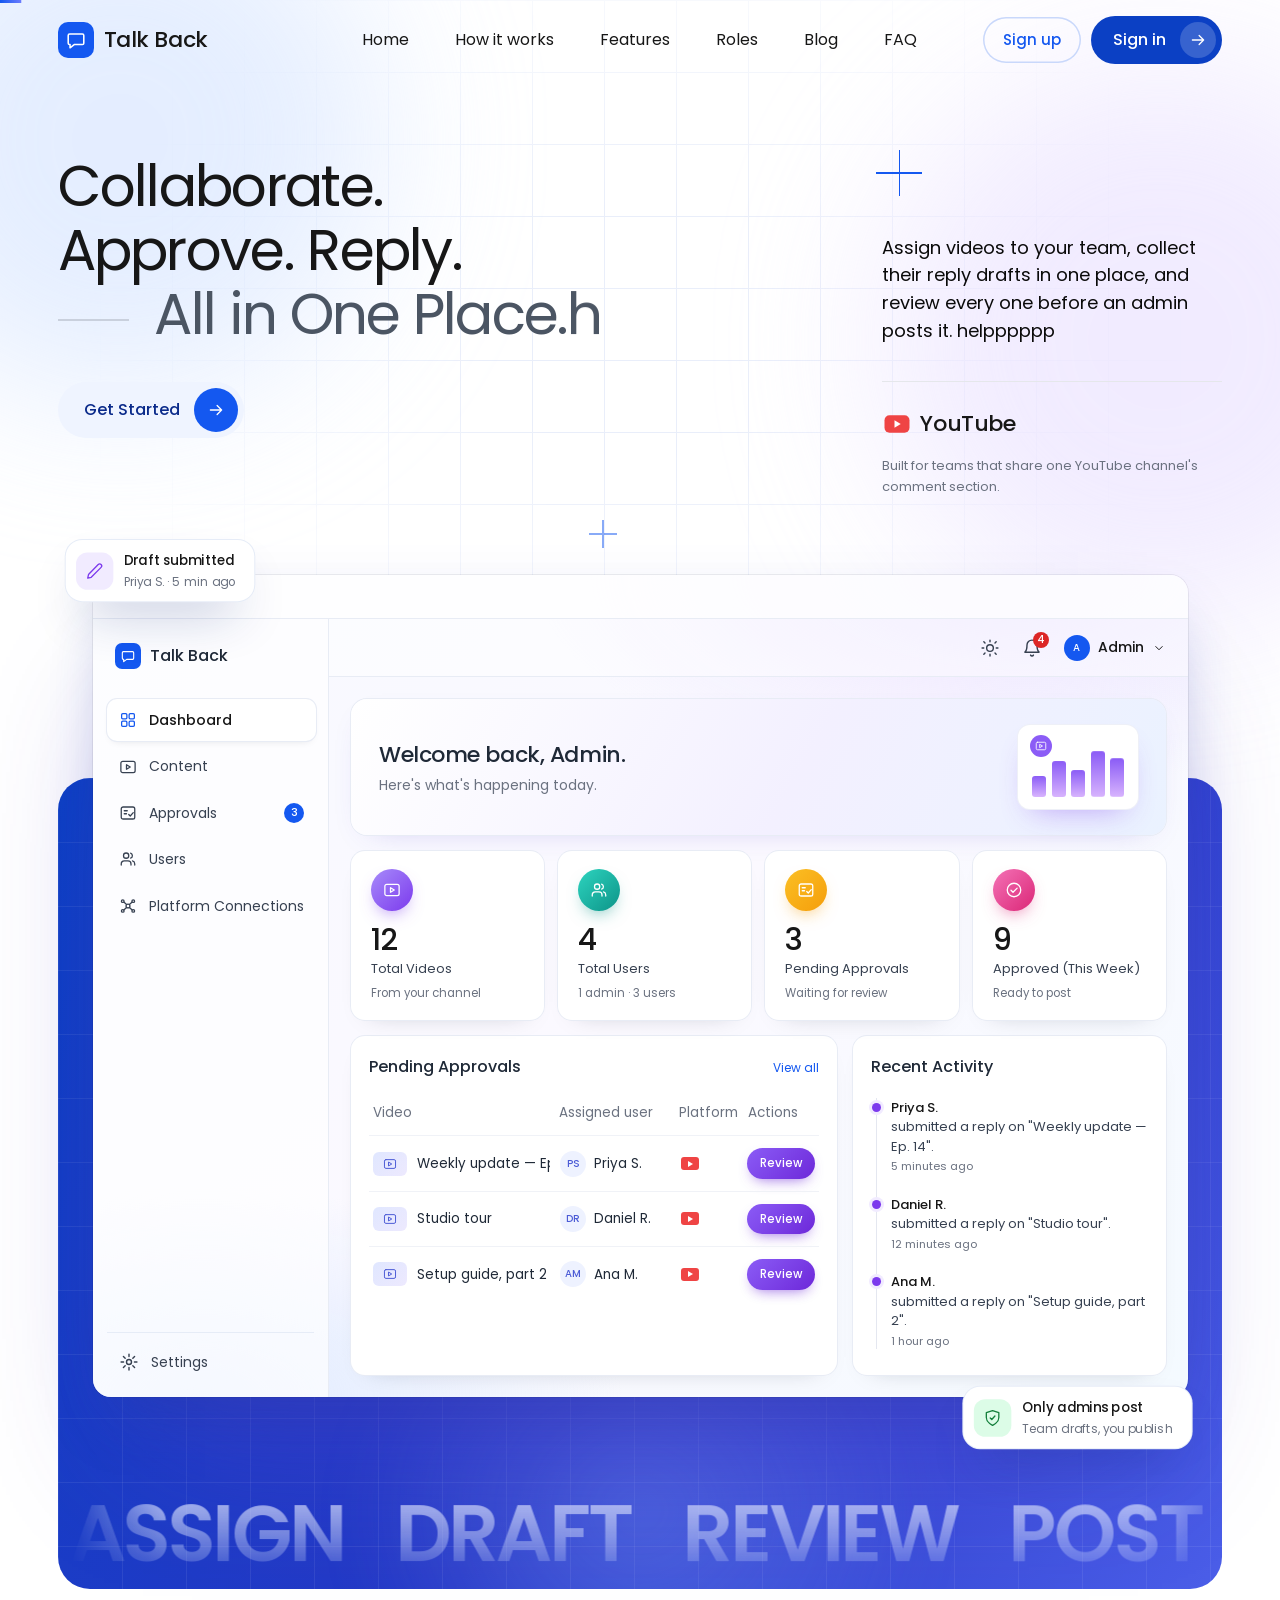
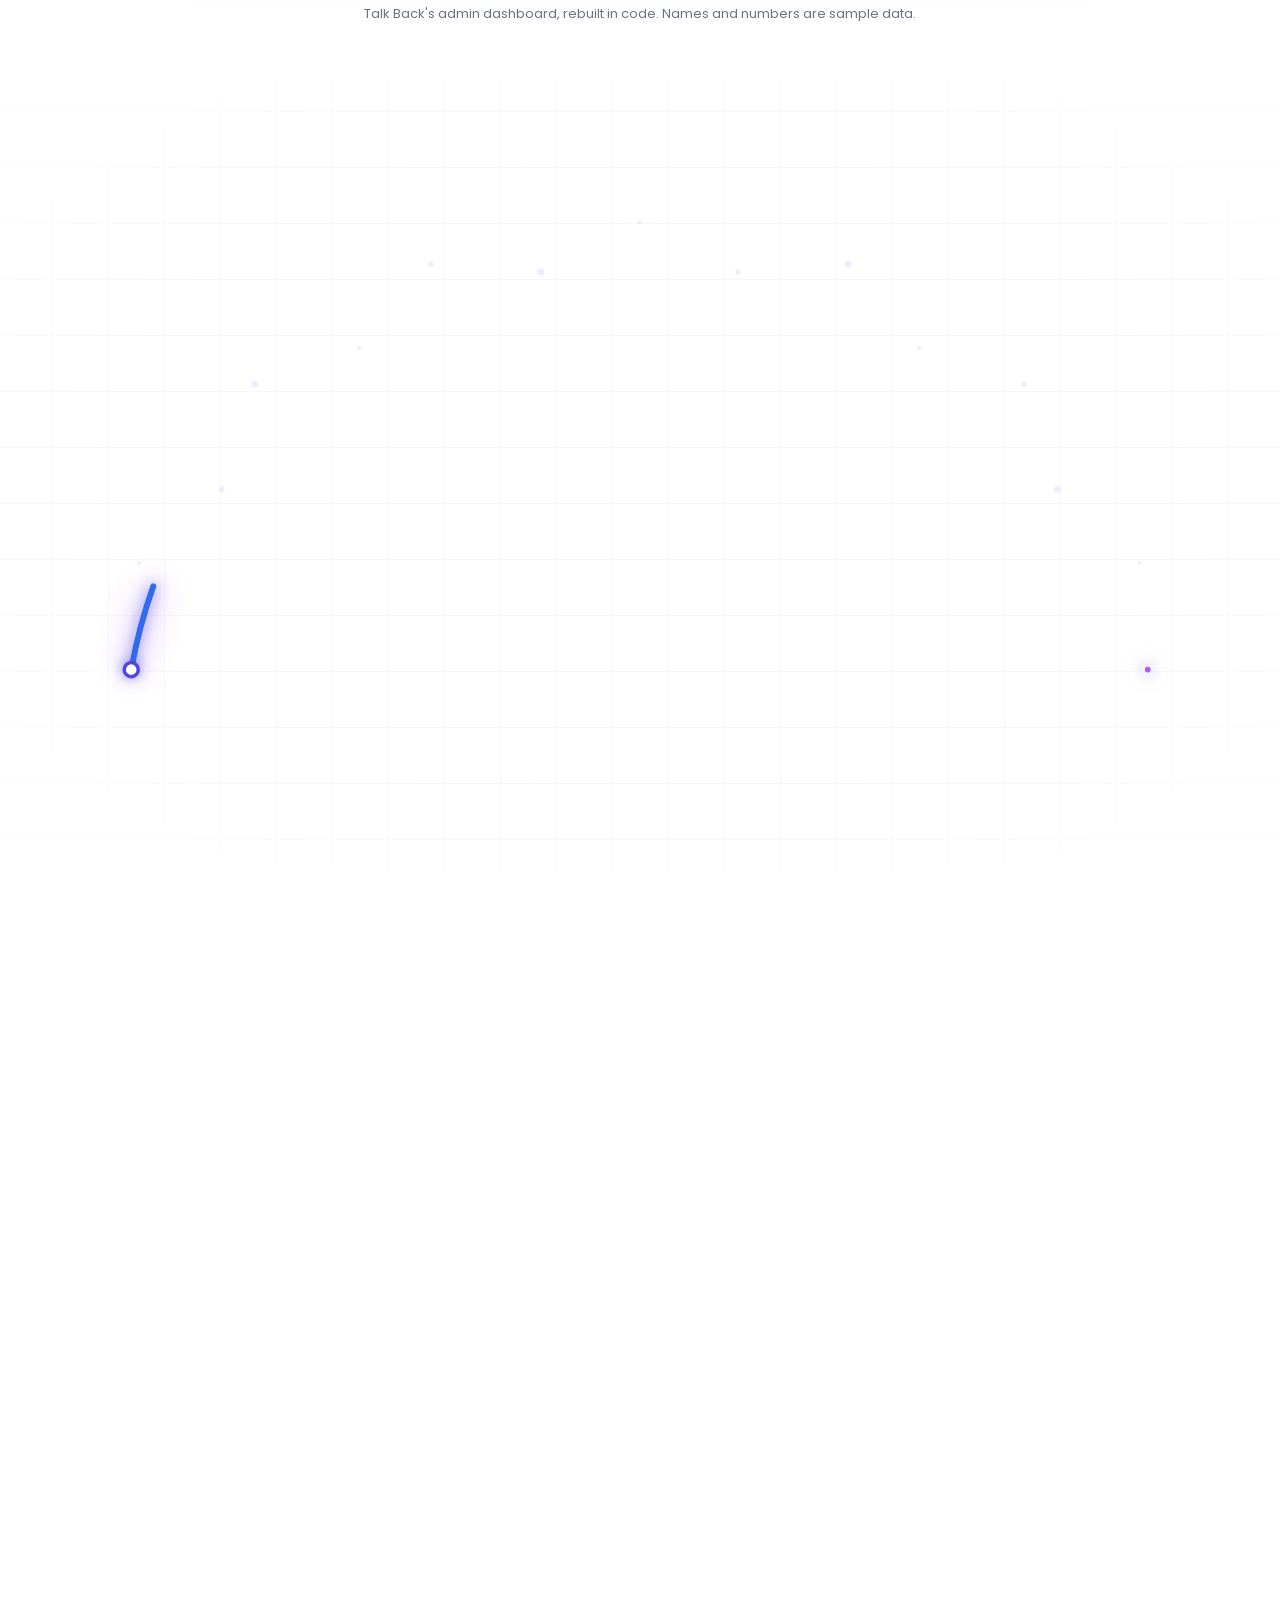
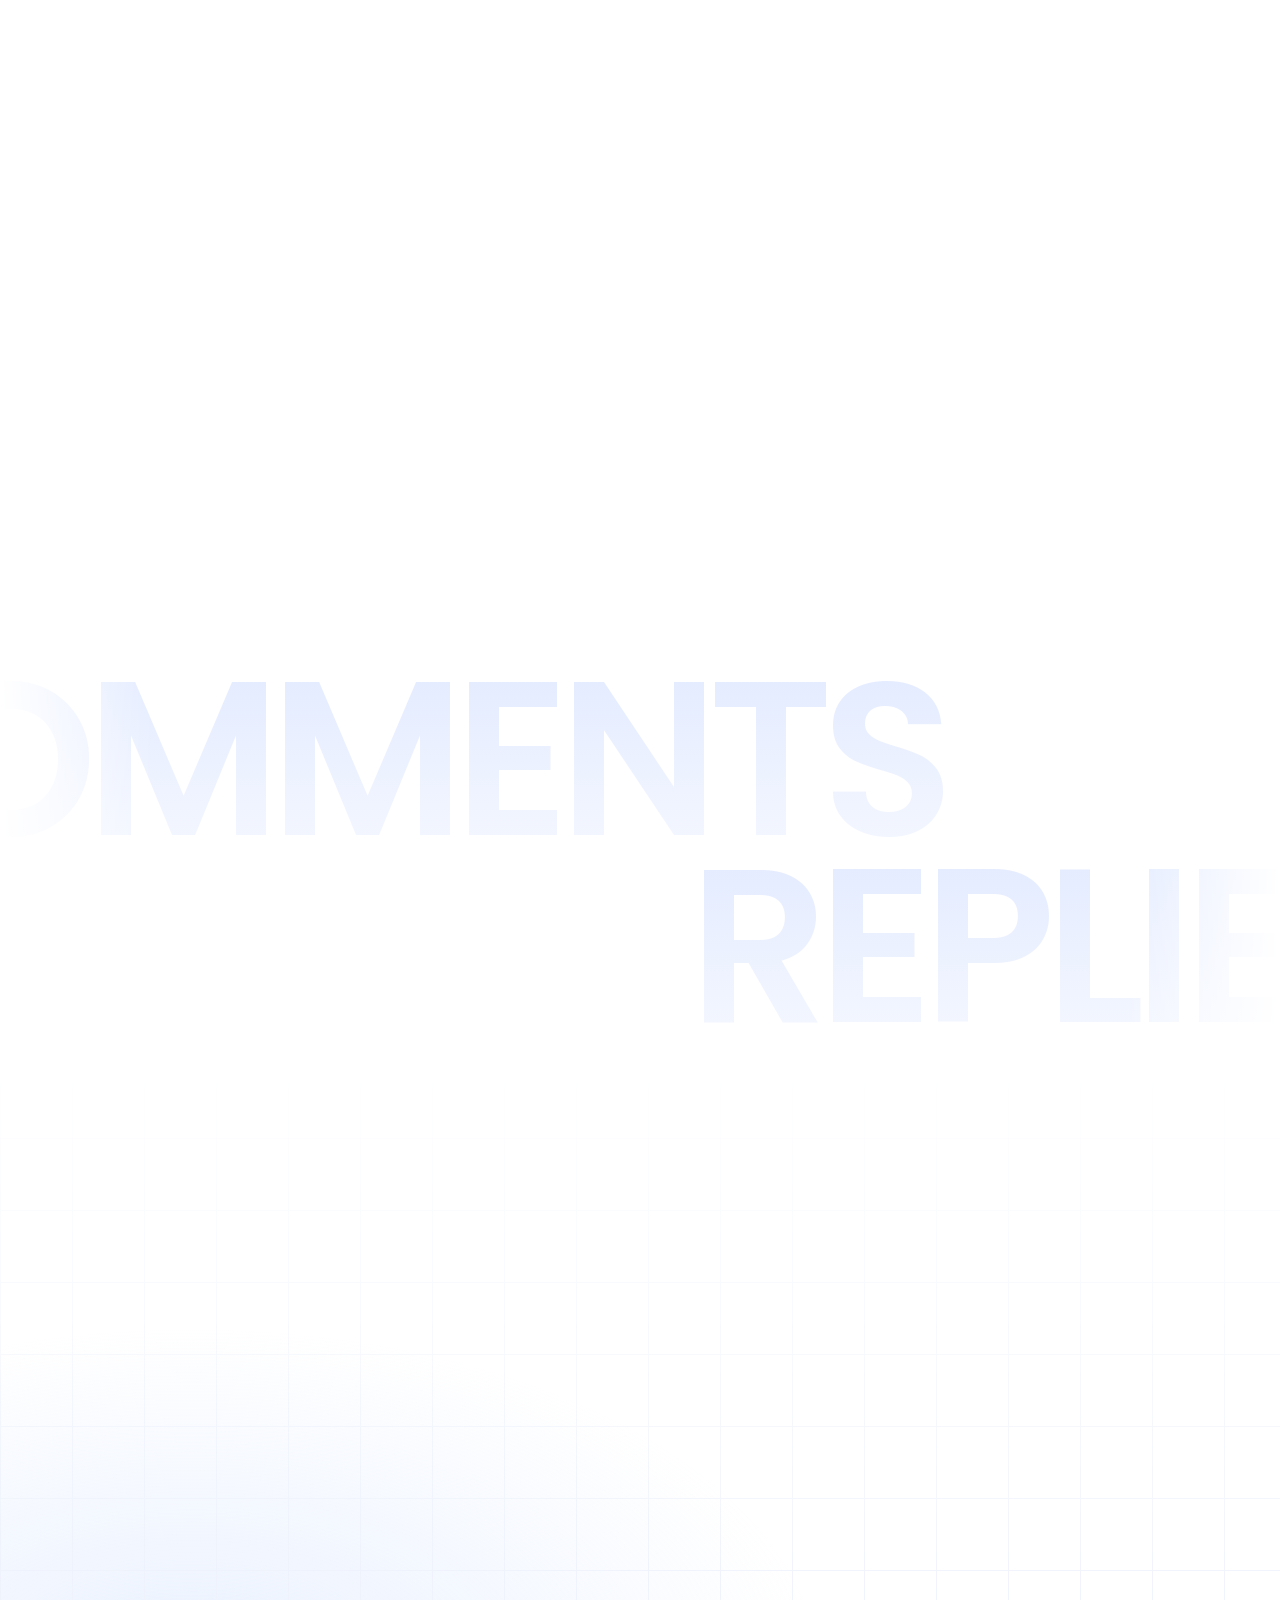
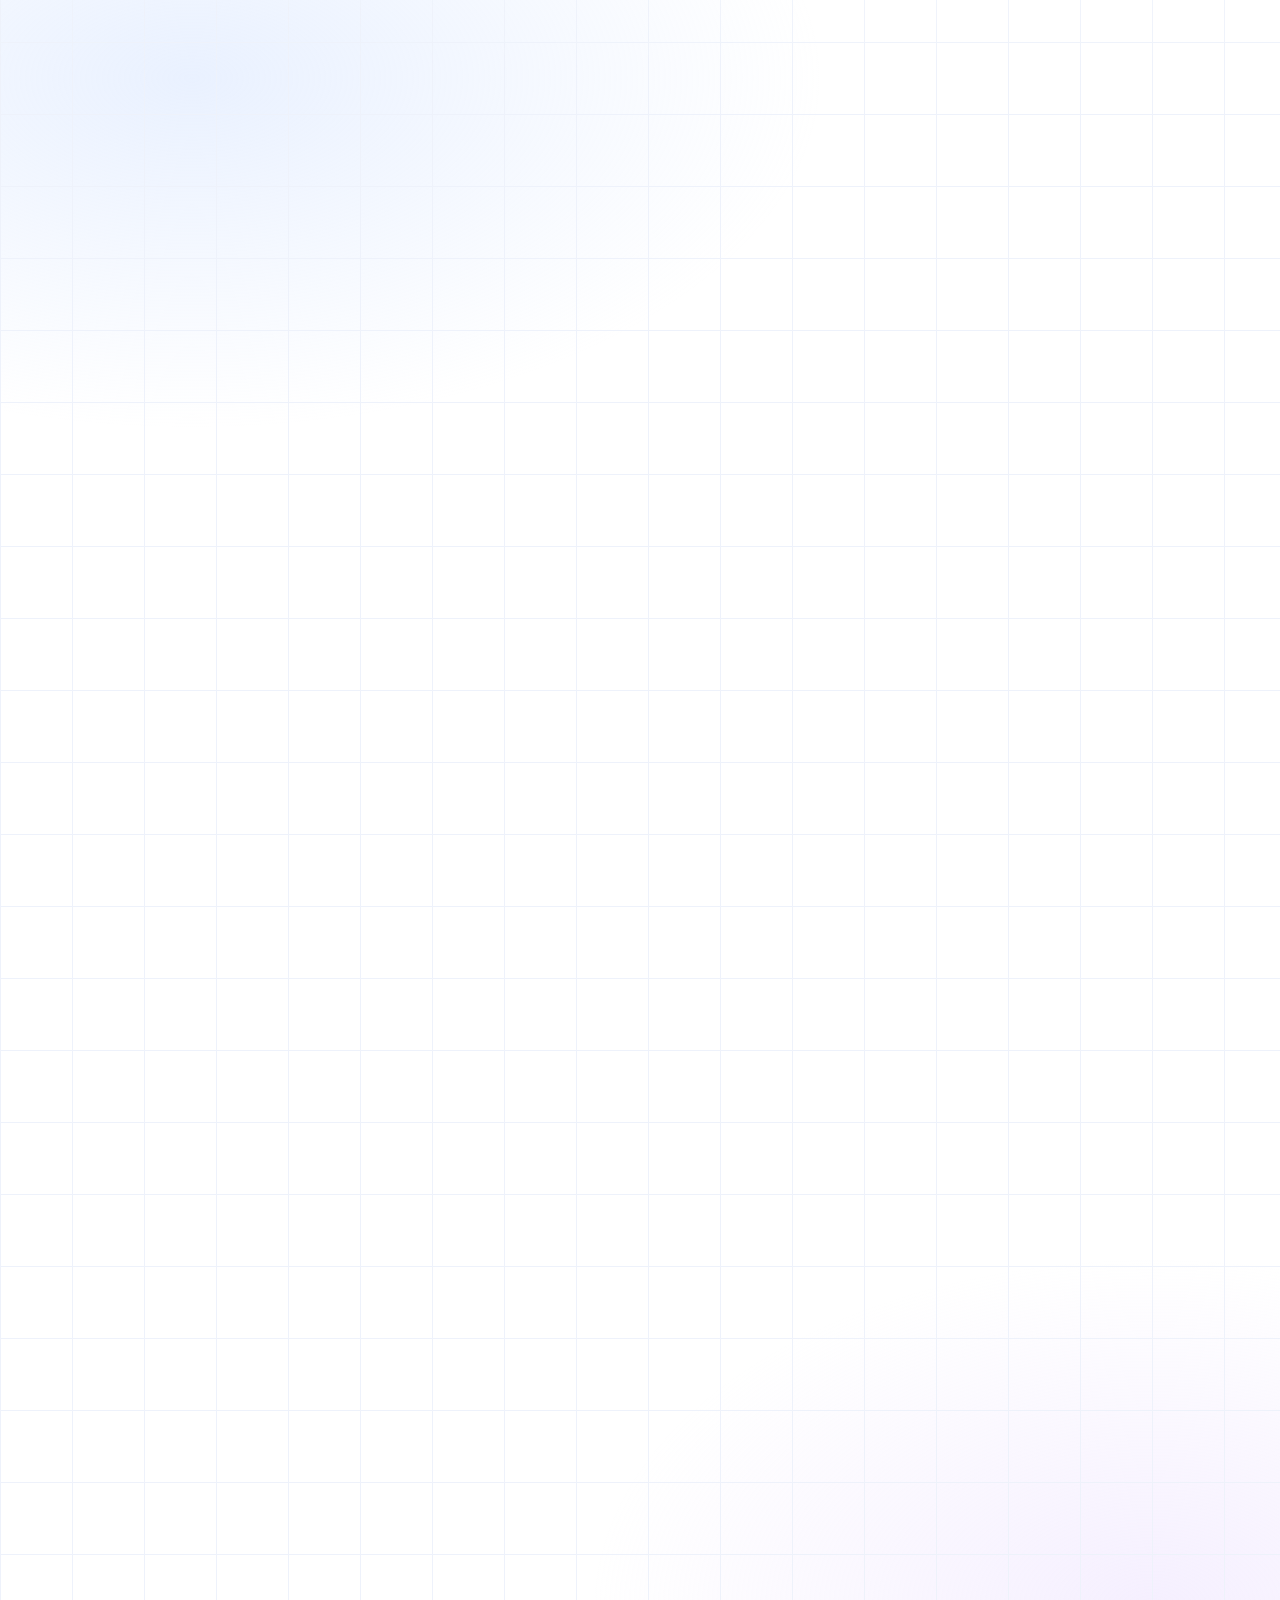
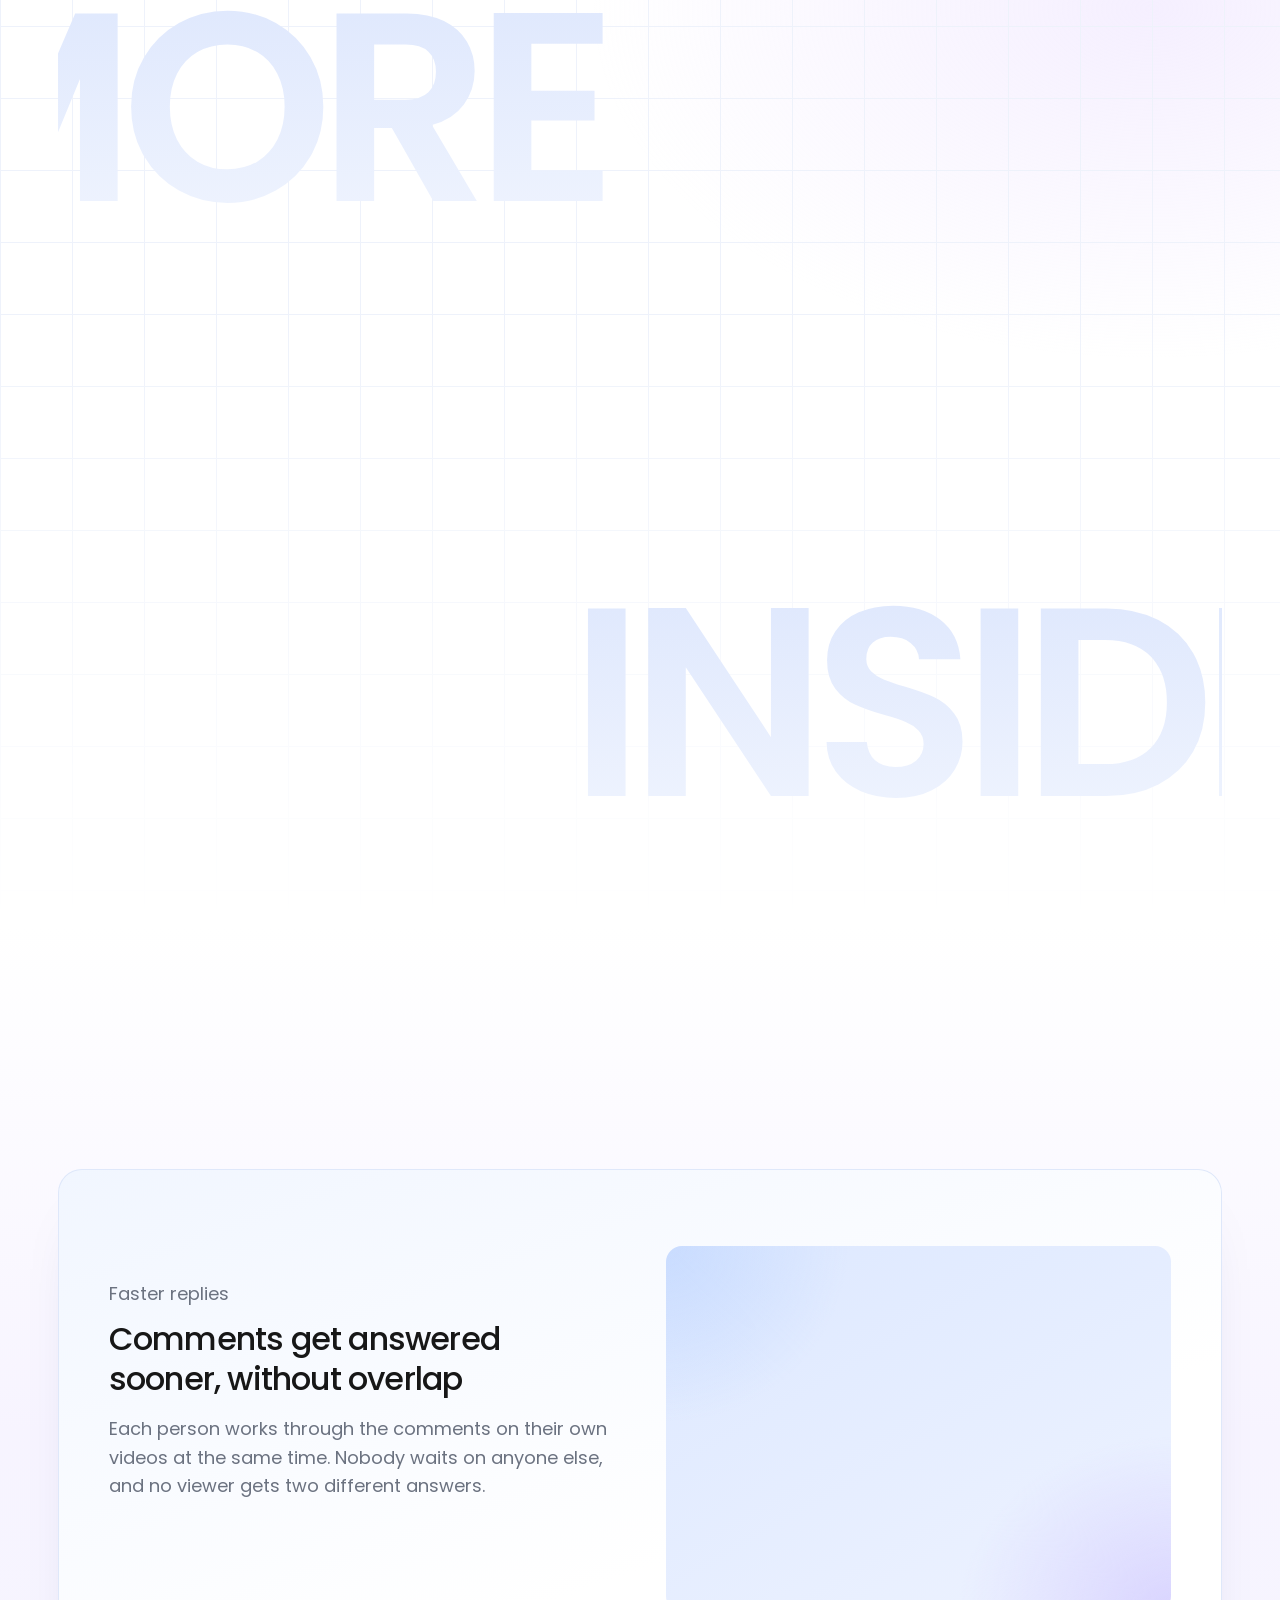
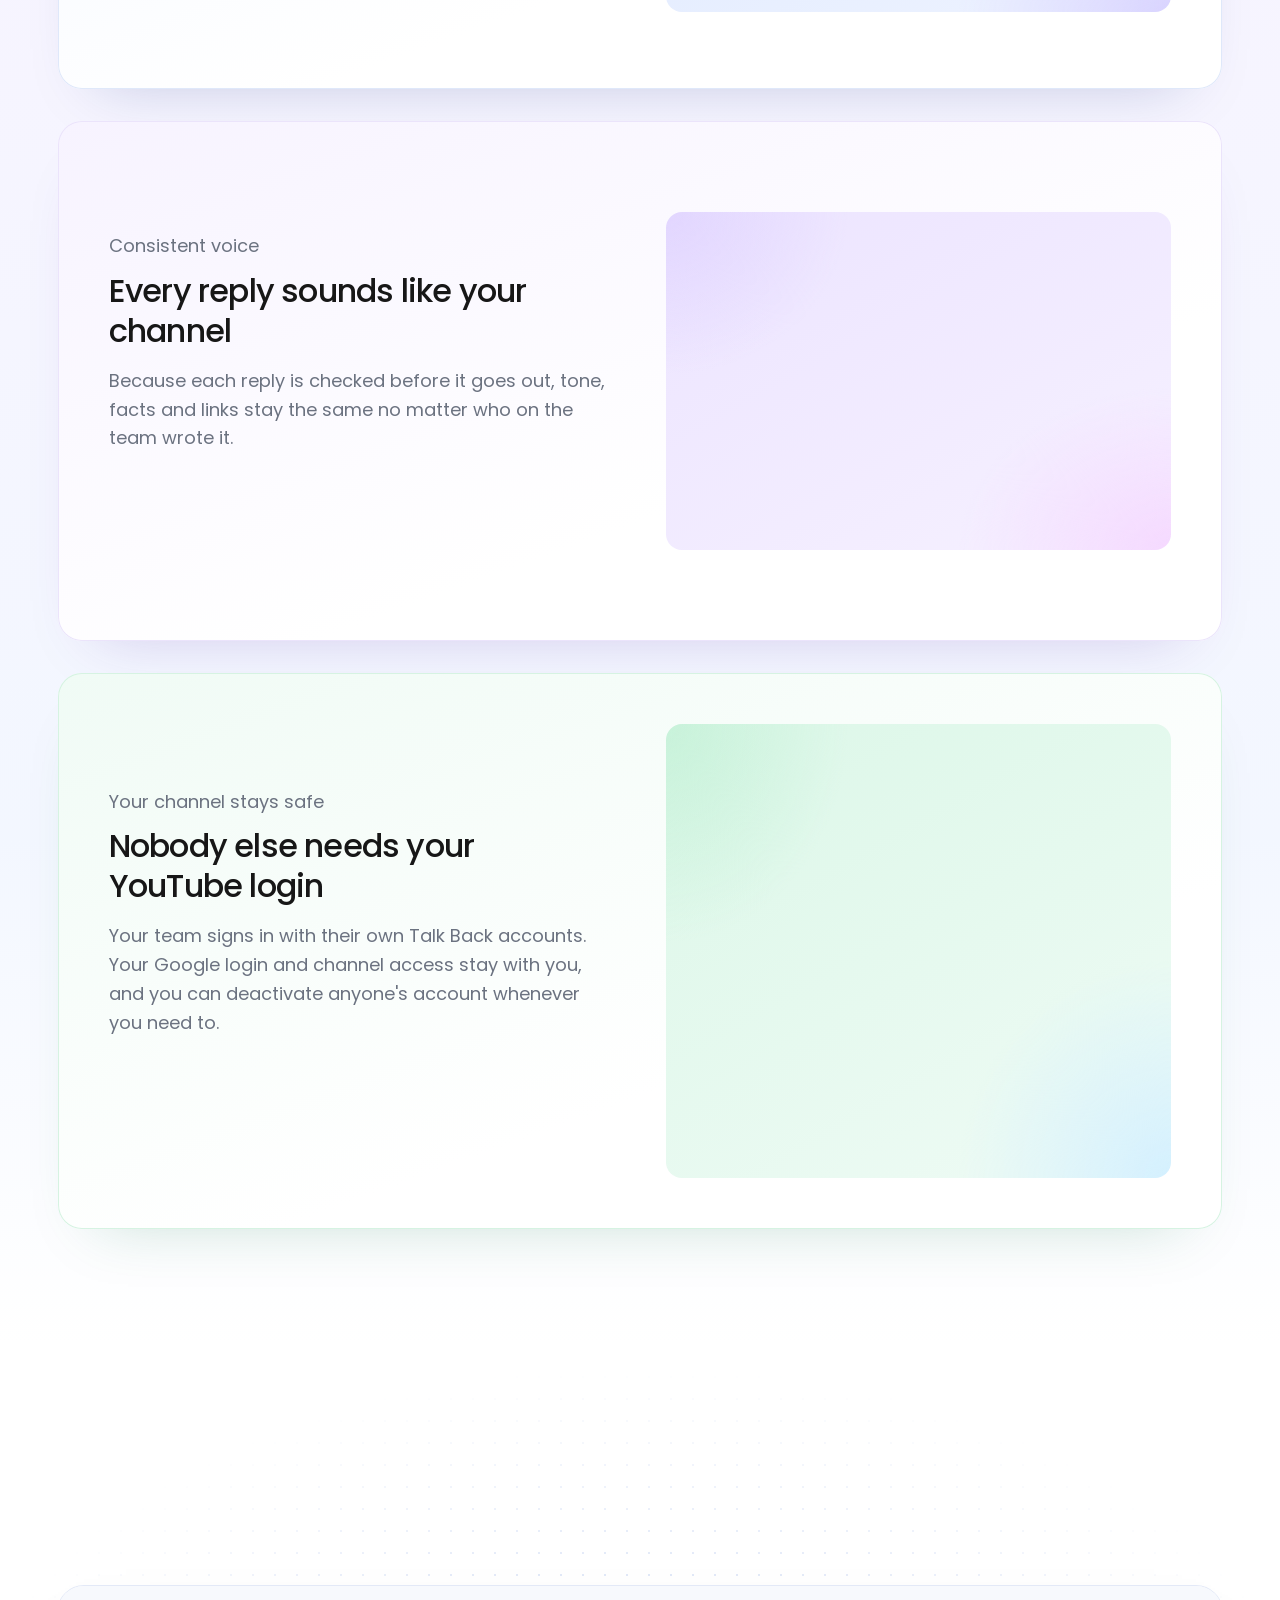
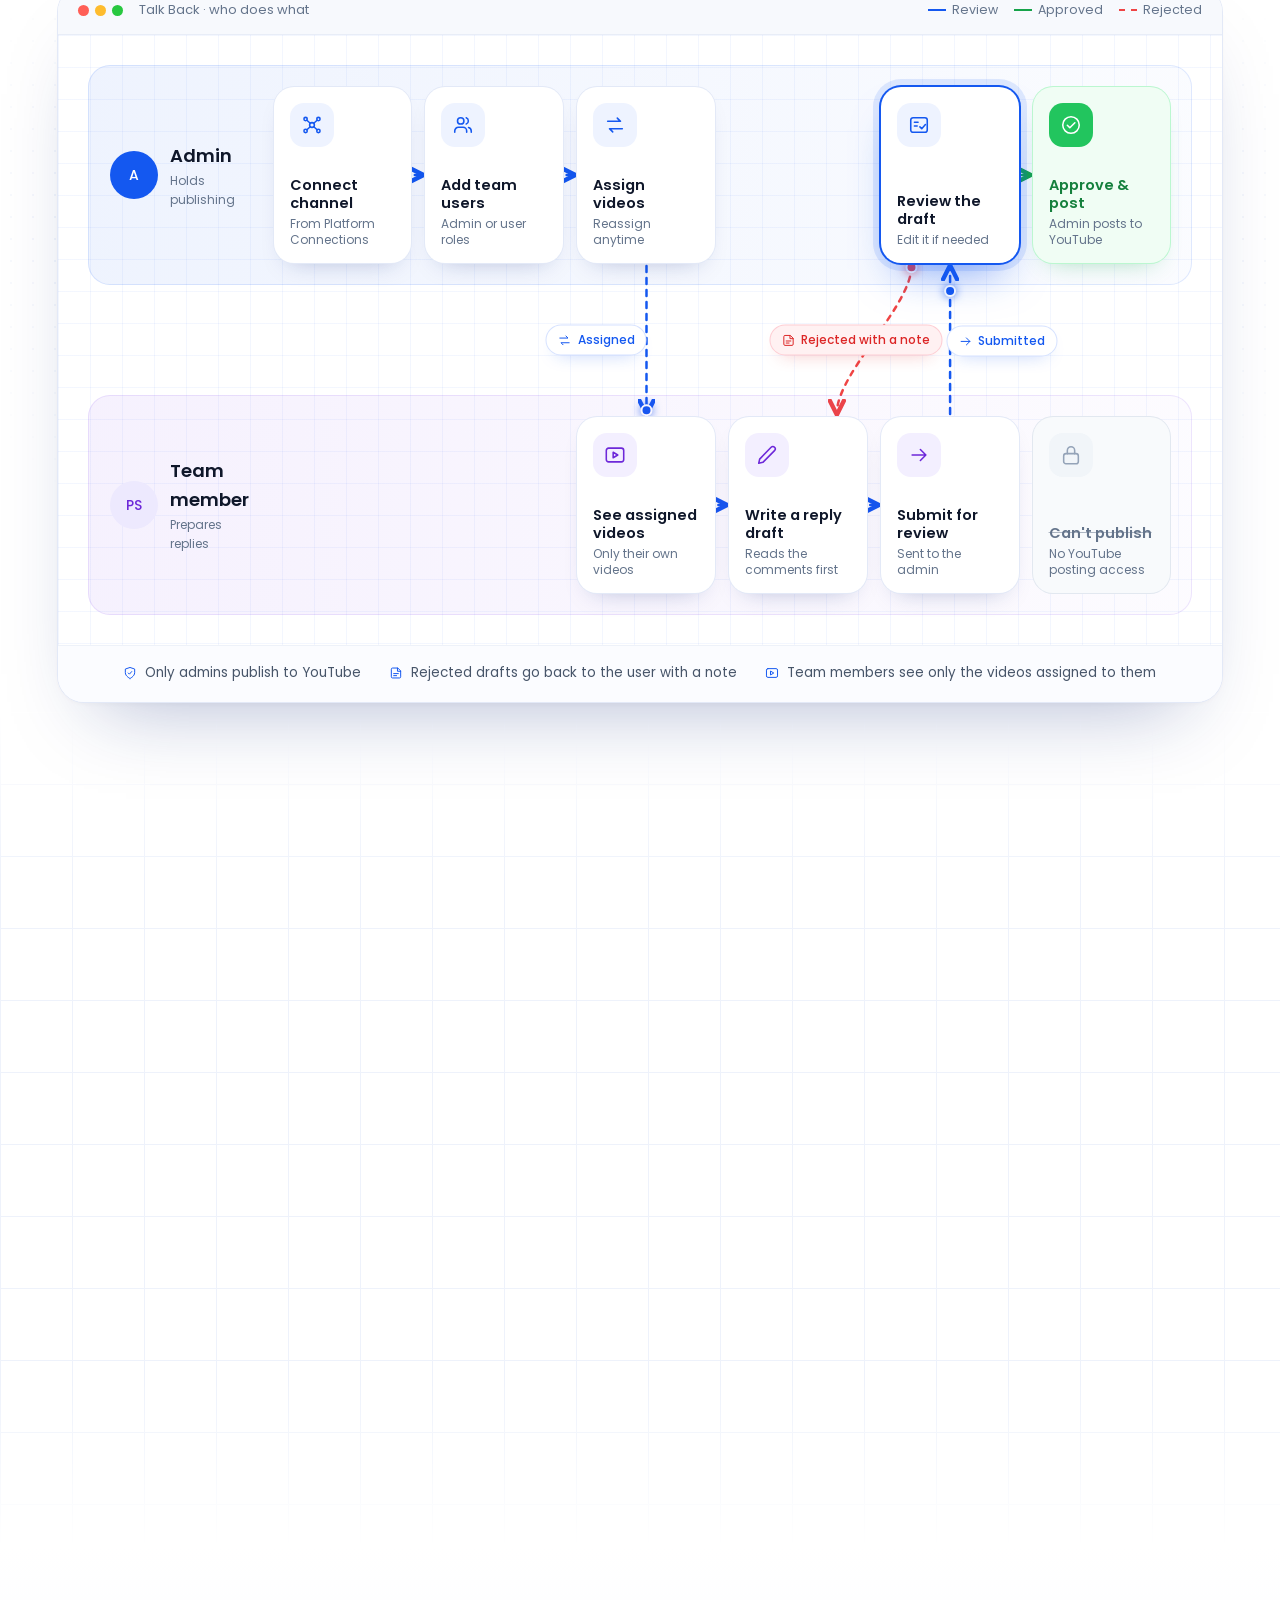
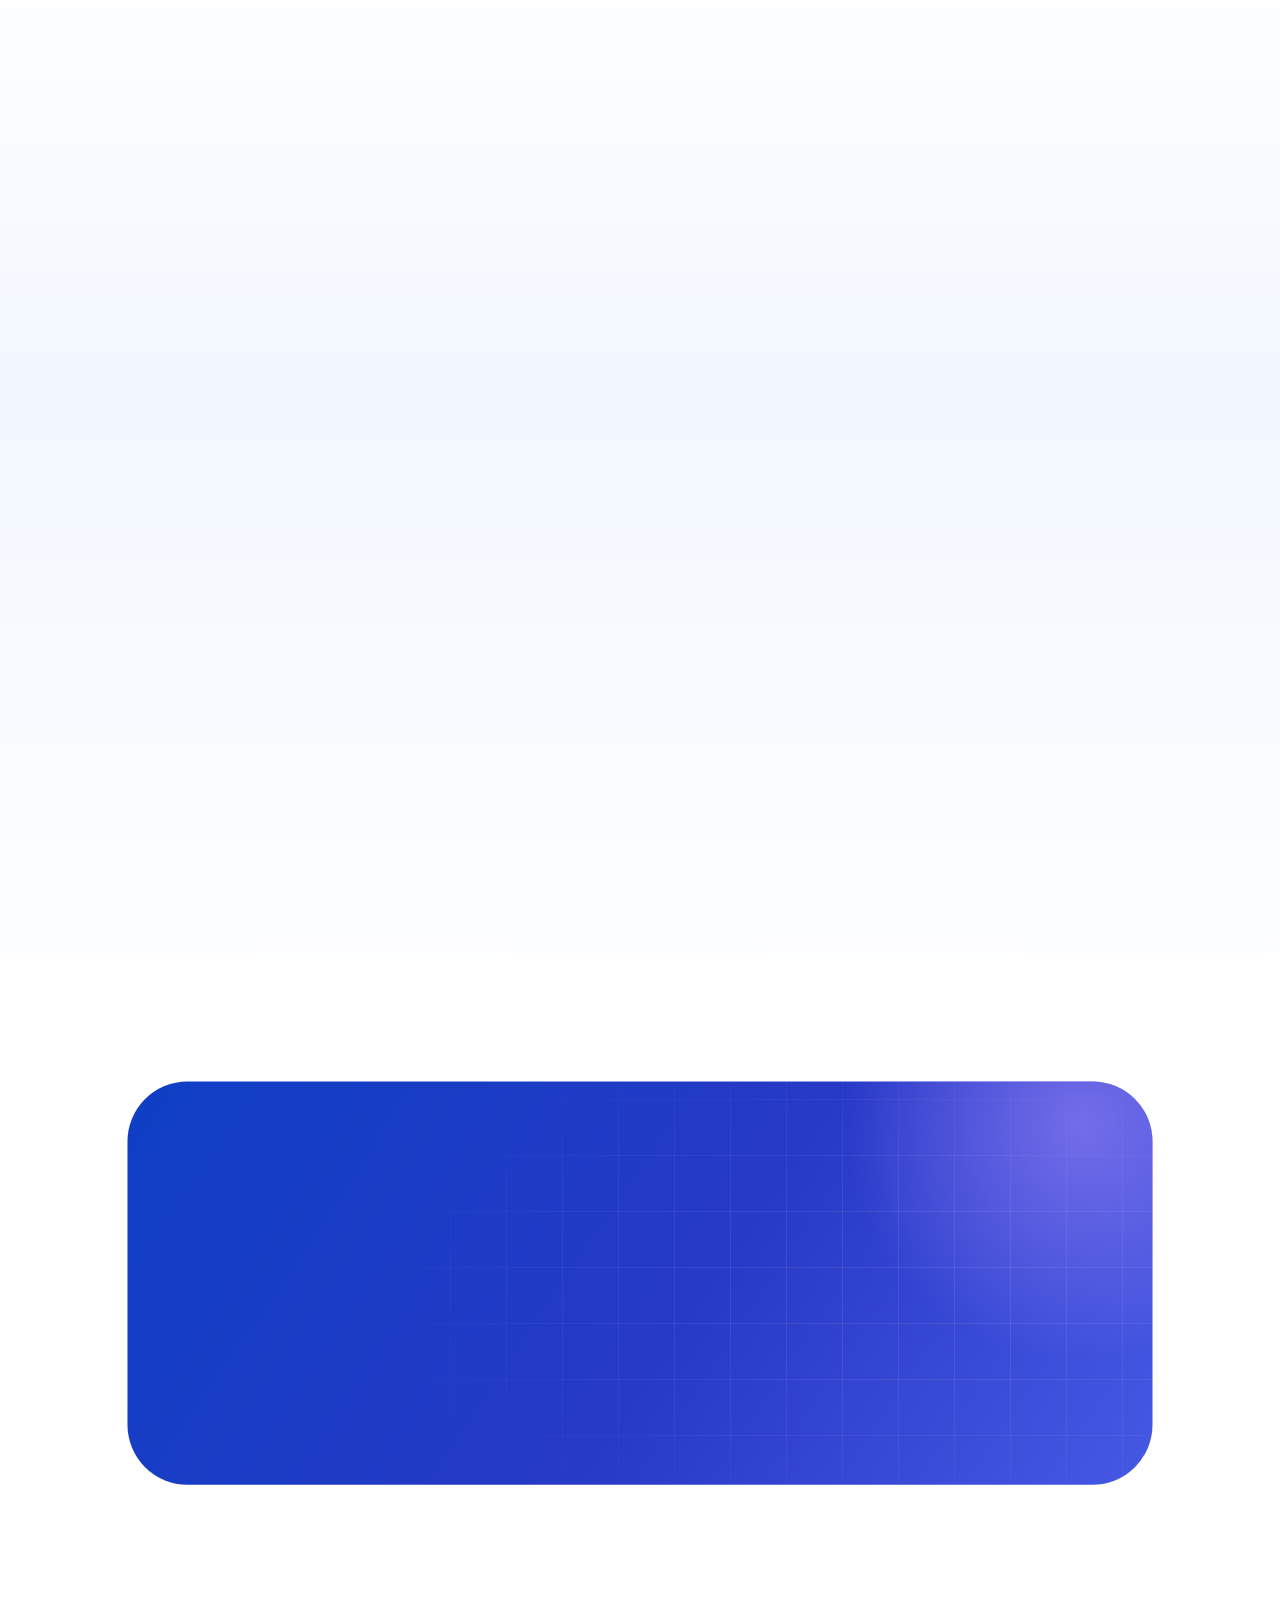
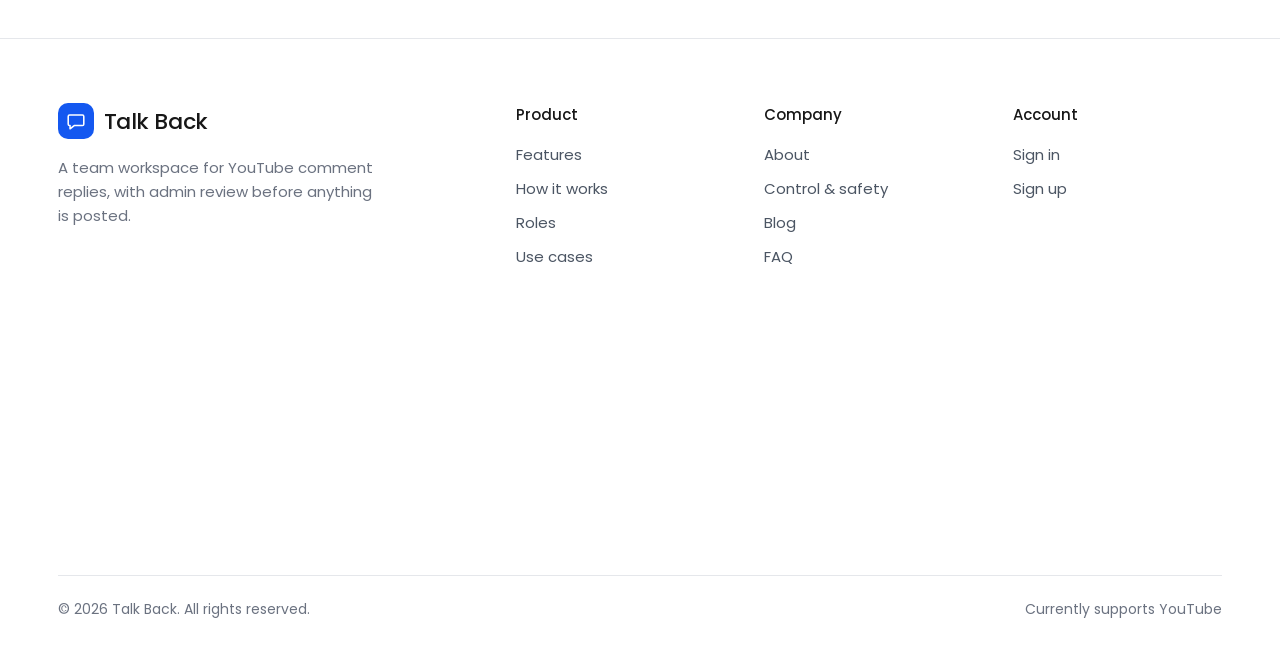
==== commit b5db1f4a: "CMS: publish page home (blog.html, index.html, blog/run-a-youtube-comment-review-workflow.html, blog" ====
--- a/index.html
+++ b/index.html
@@ -329,7 +329,7 @@
 </span>
 
 <span class="line line--soft">
-  <span class="line__in">All in One Place.</span>
+  <span class="line__in">All in One Place.h</span>
 </span>
       </h1>
       <a class="pill pill--soft hero__cta" href="https://talkback.bckofiz.com/login">
@@ -337,7 +337,7 @@
       </a>
     </div>
     <div class="hero__right">
-      <p class="hero__lede">Assign videos to your team, collect their reply drafts in one place, and review every one before an admin posts it.</p>
+      <p class="hero__lede">Assign videos to your team, collect their reply drafts in one place, and review every one before an admin posts it. helpppppp </p>
       <div class="hero__proof">
         <span class="yt-chip"><svg class="ic ic--fill" aria-hidden="true" viewBox="0 0 24 24"><rect x="2" y="5" width="20" height="14" rx="4"/><path d="m10 9 5 3-5 3Z" fill="#fff"/></svg>YouTube</span>
         <p>Built for teams that share one YouTube channel's comment section.</p>
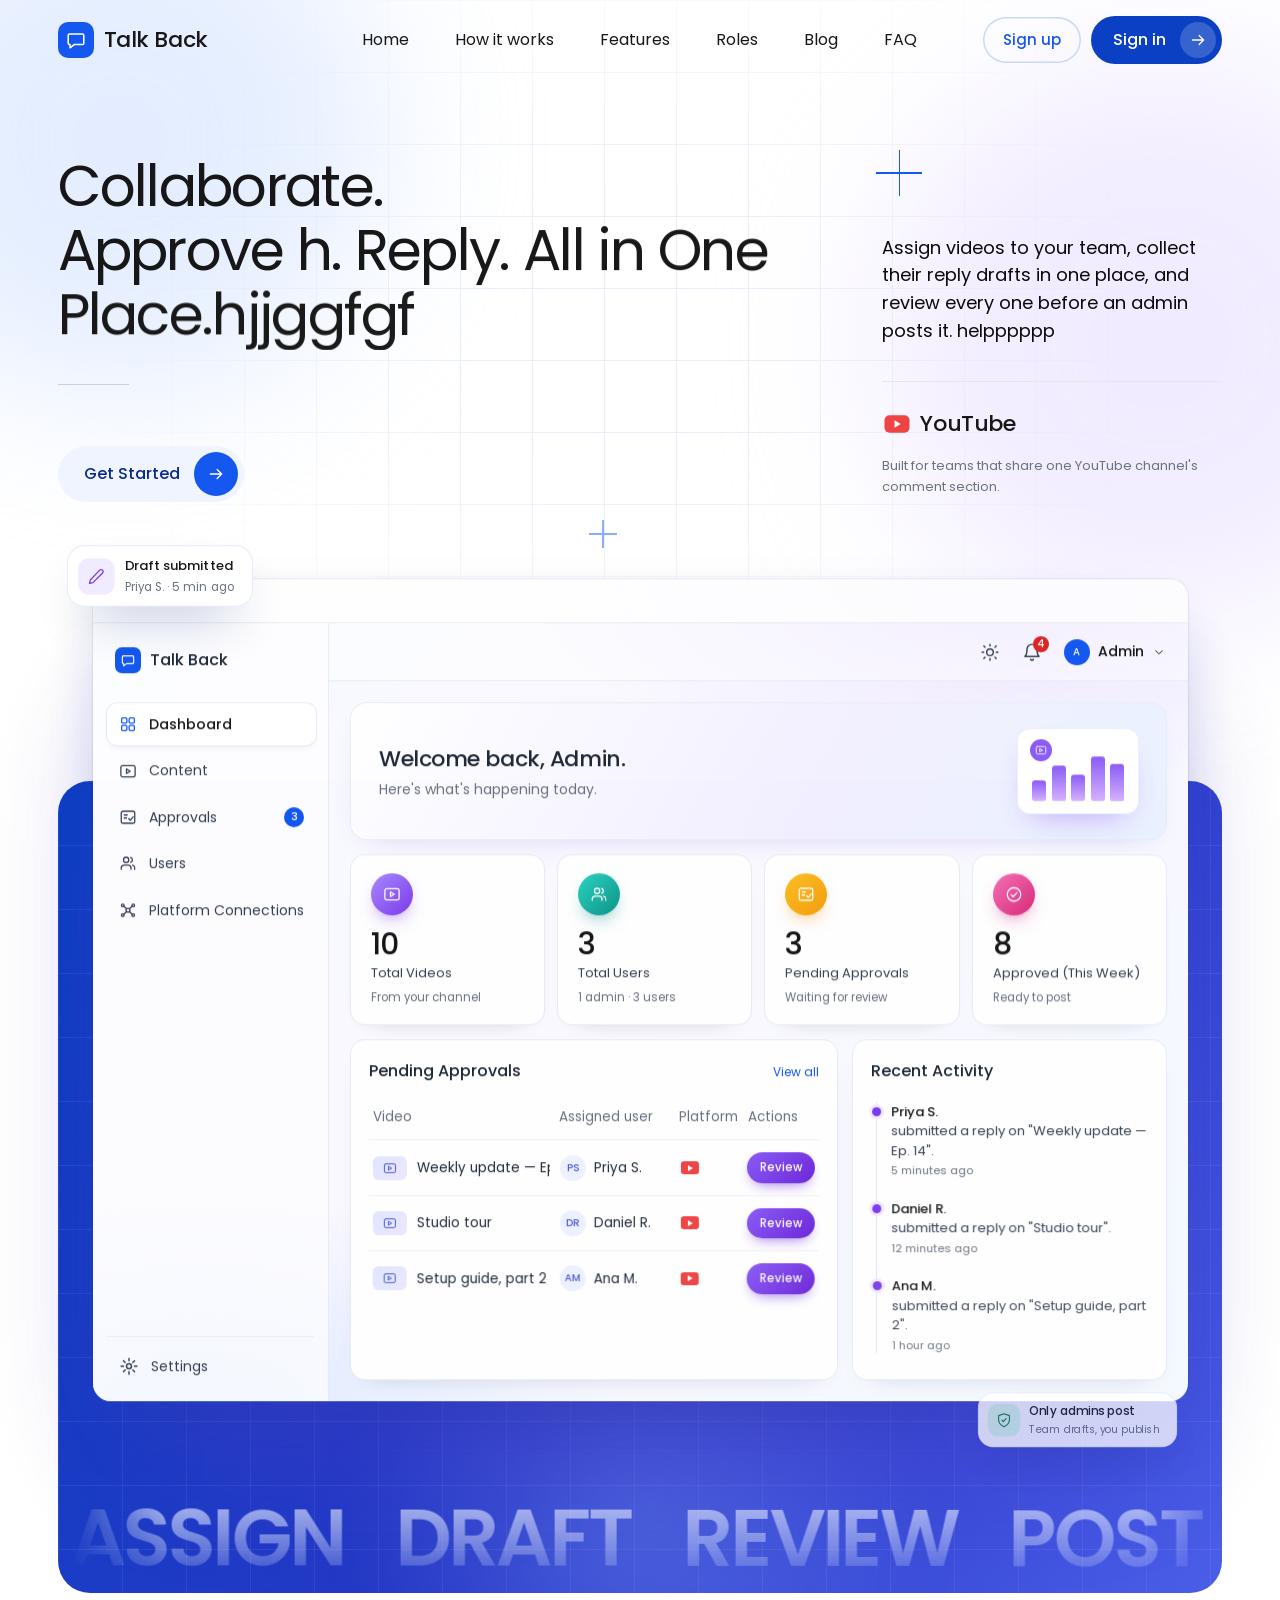
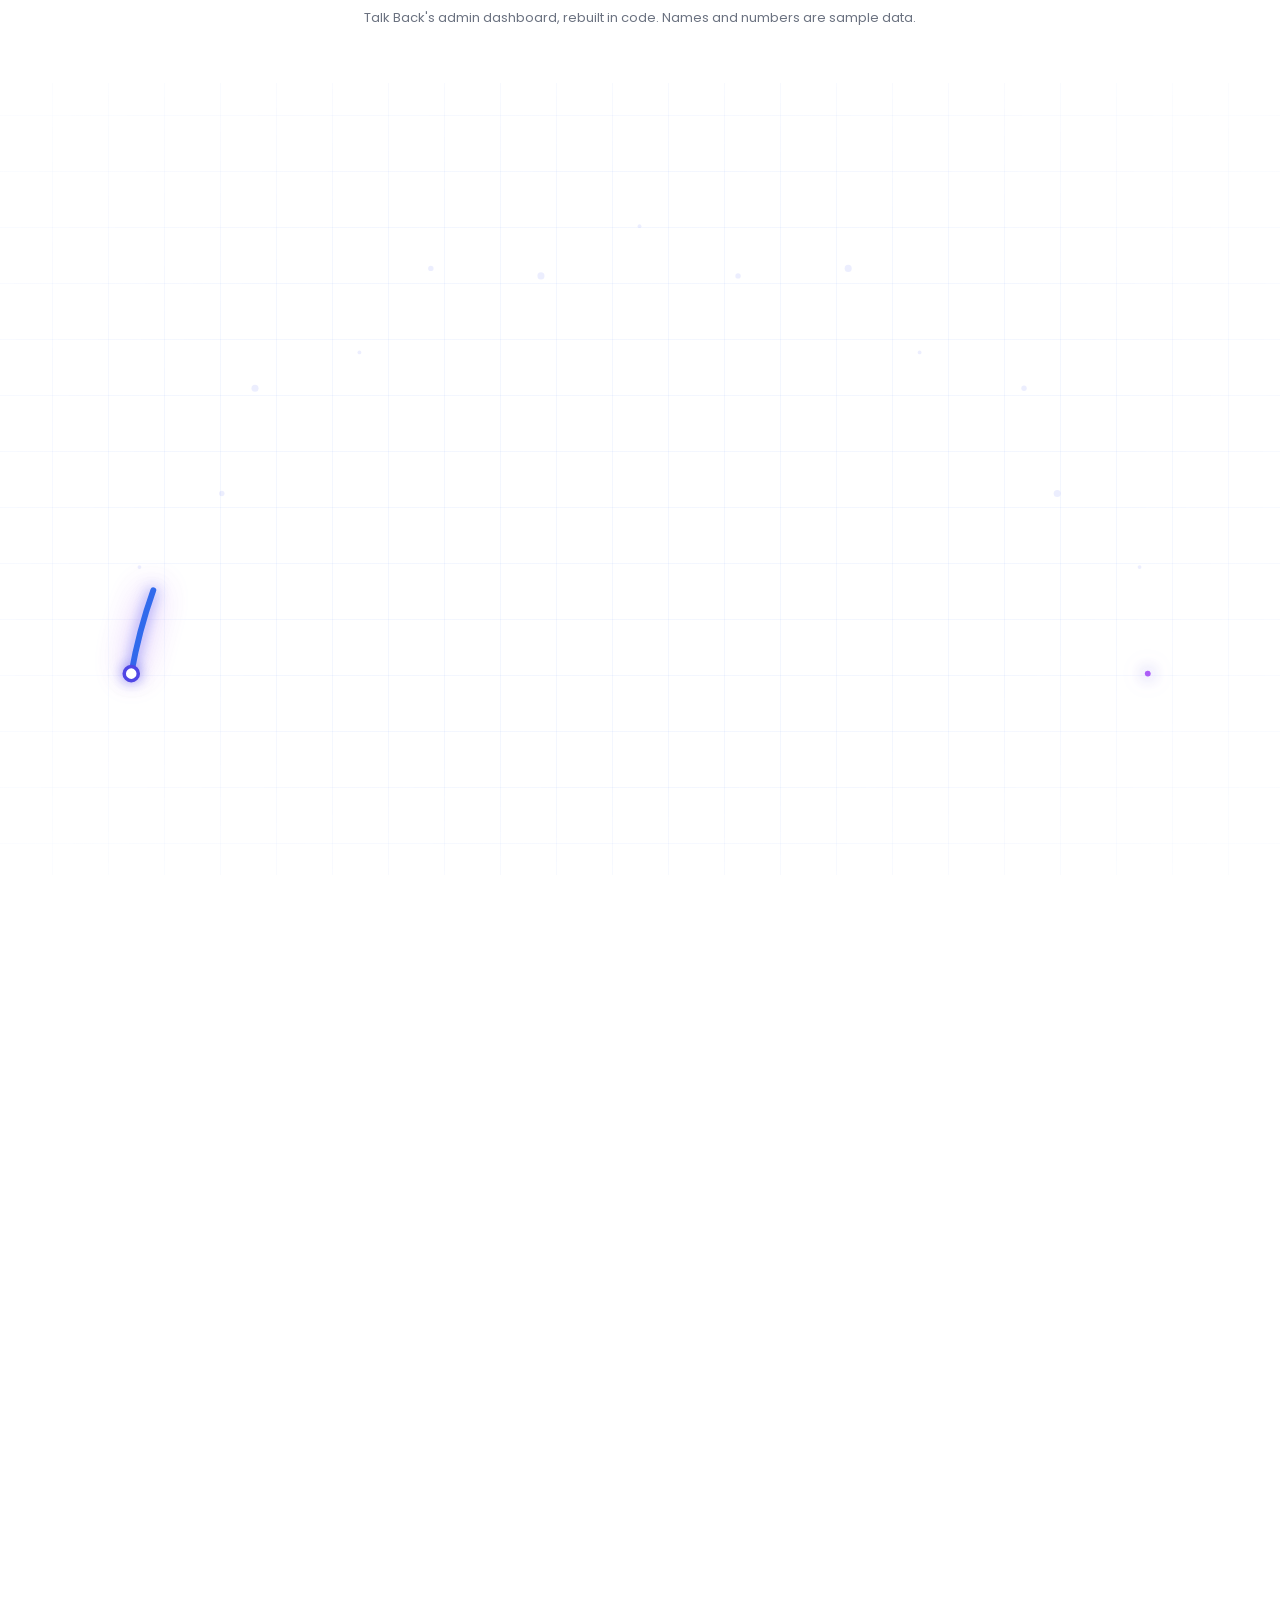
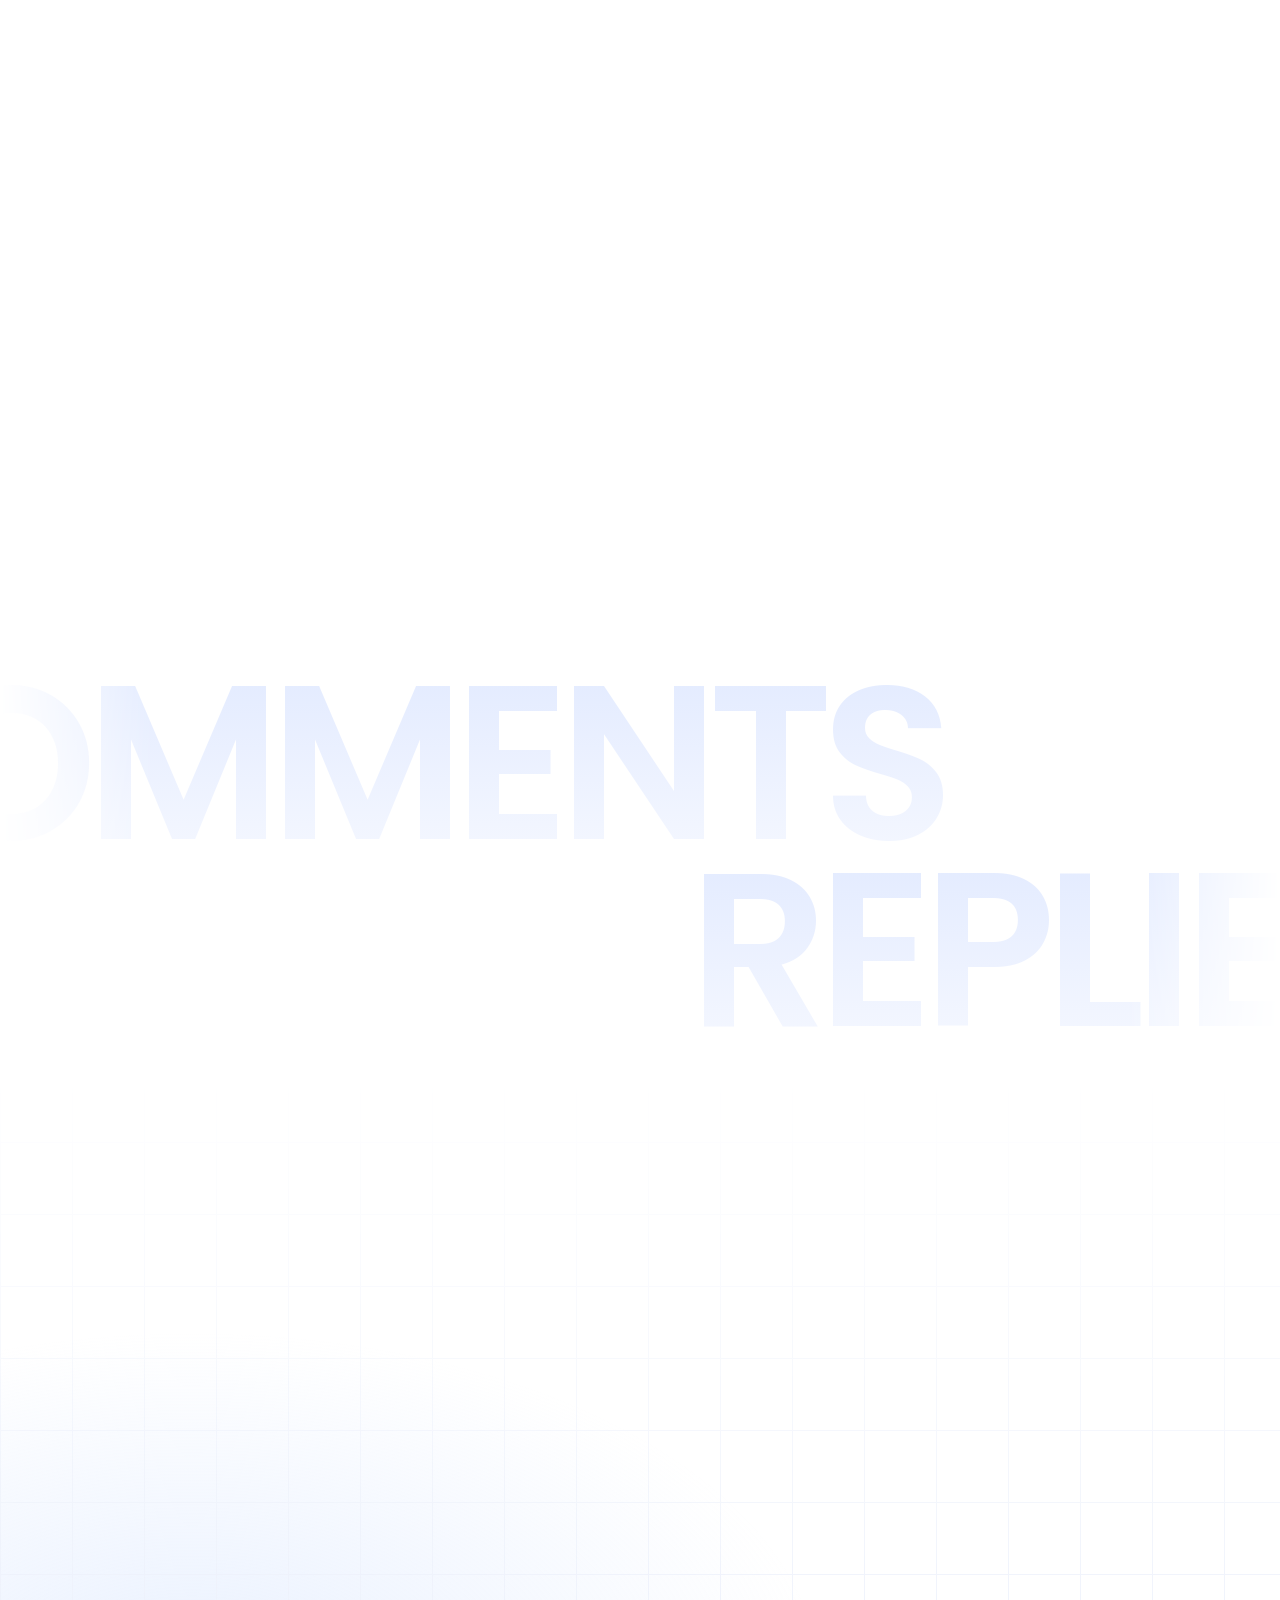
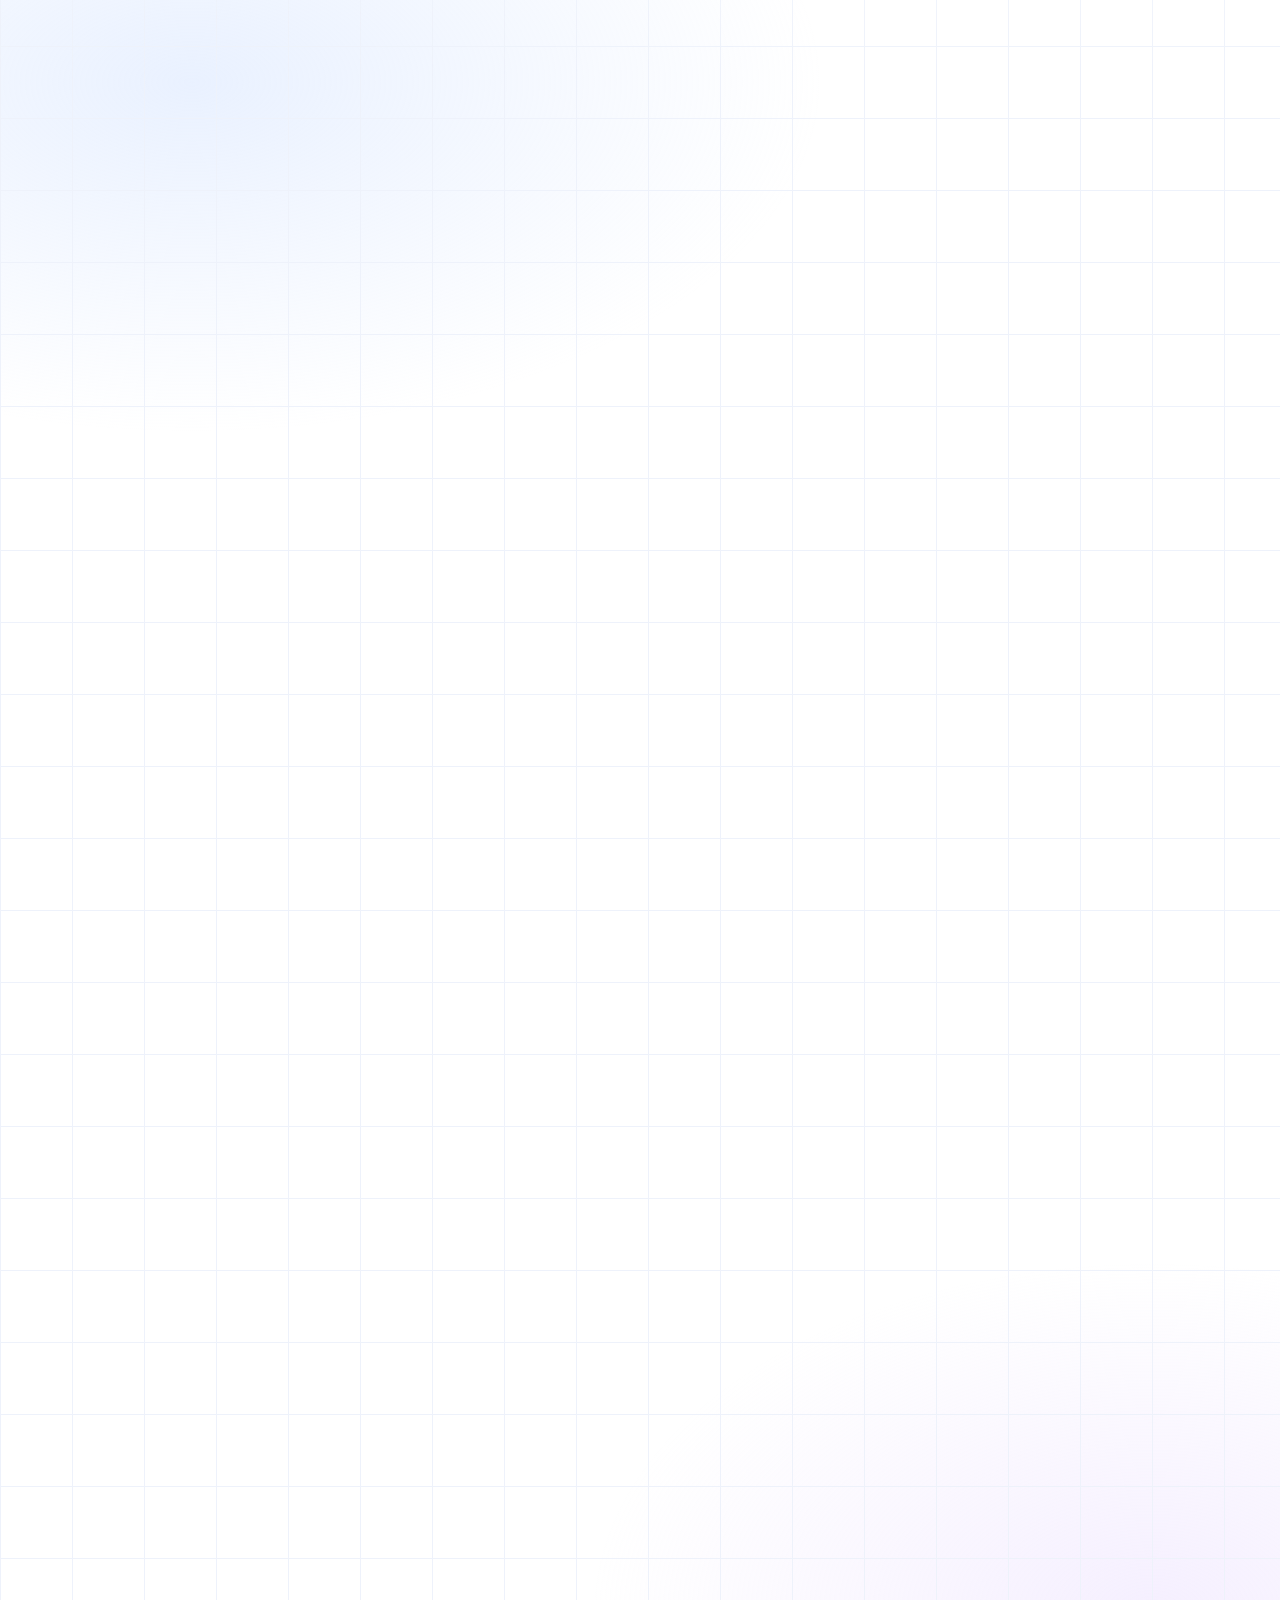
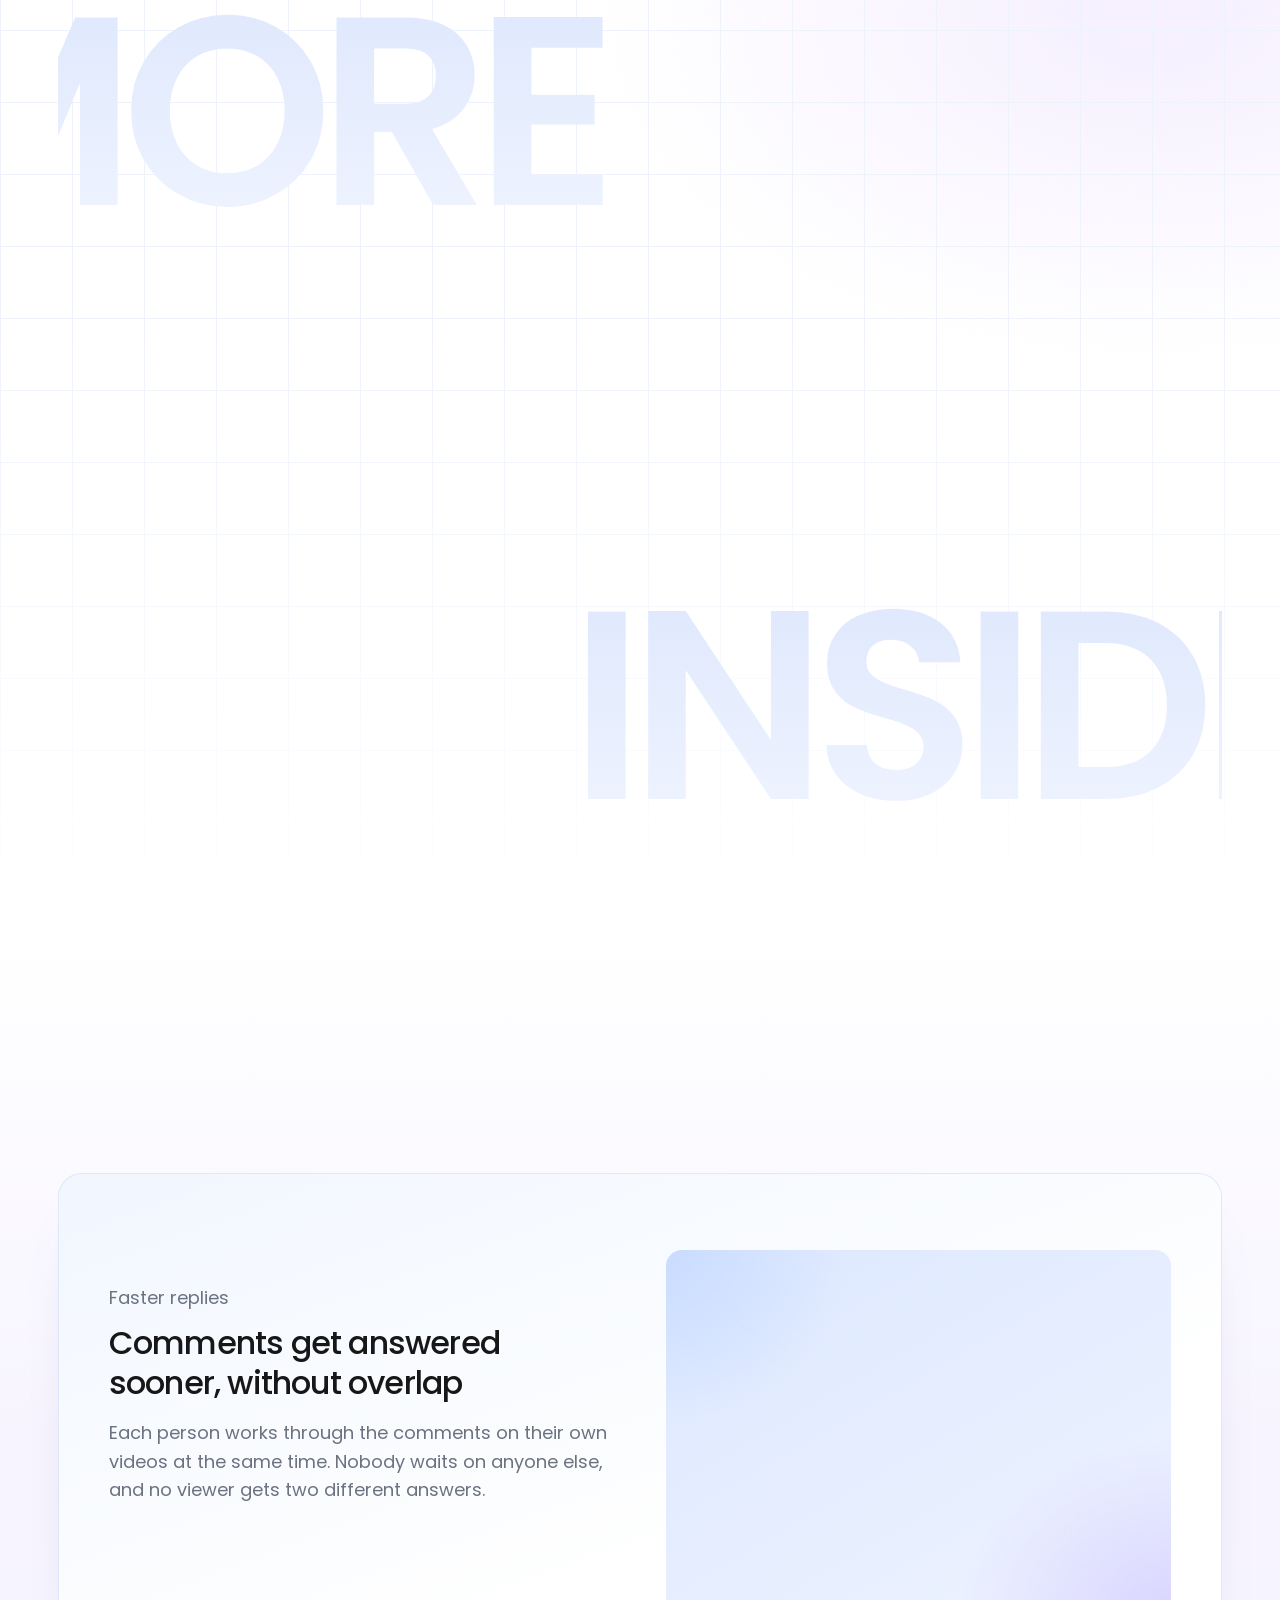
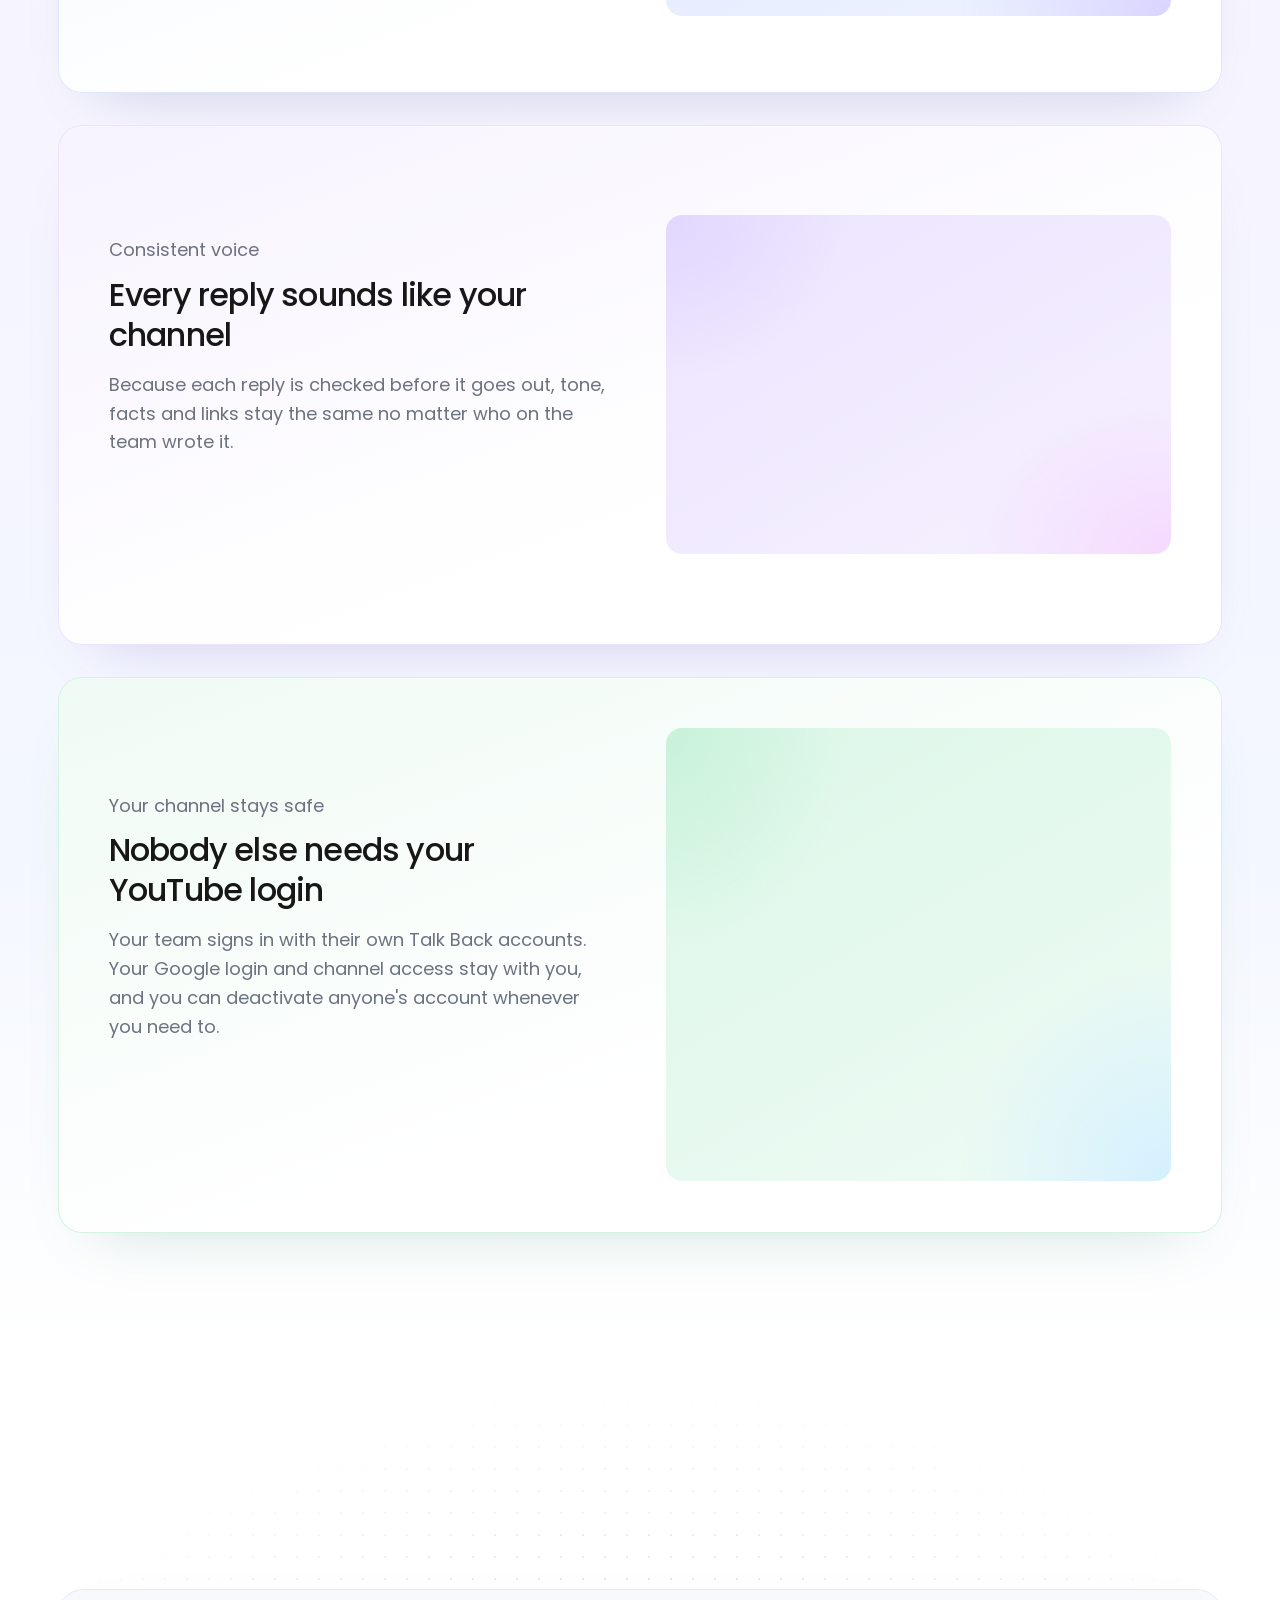
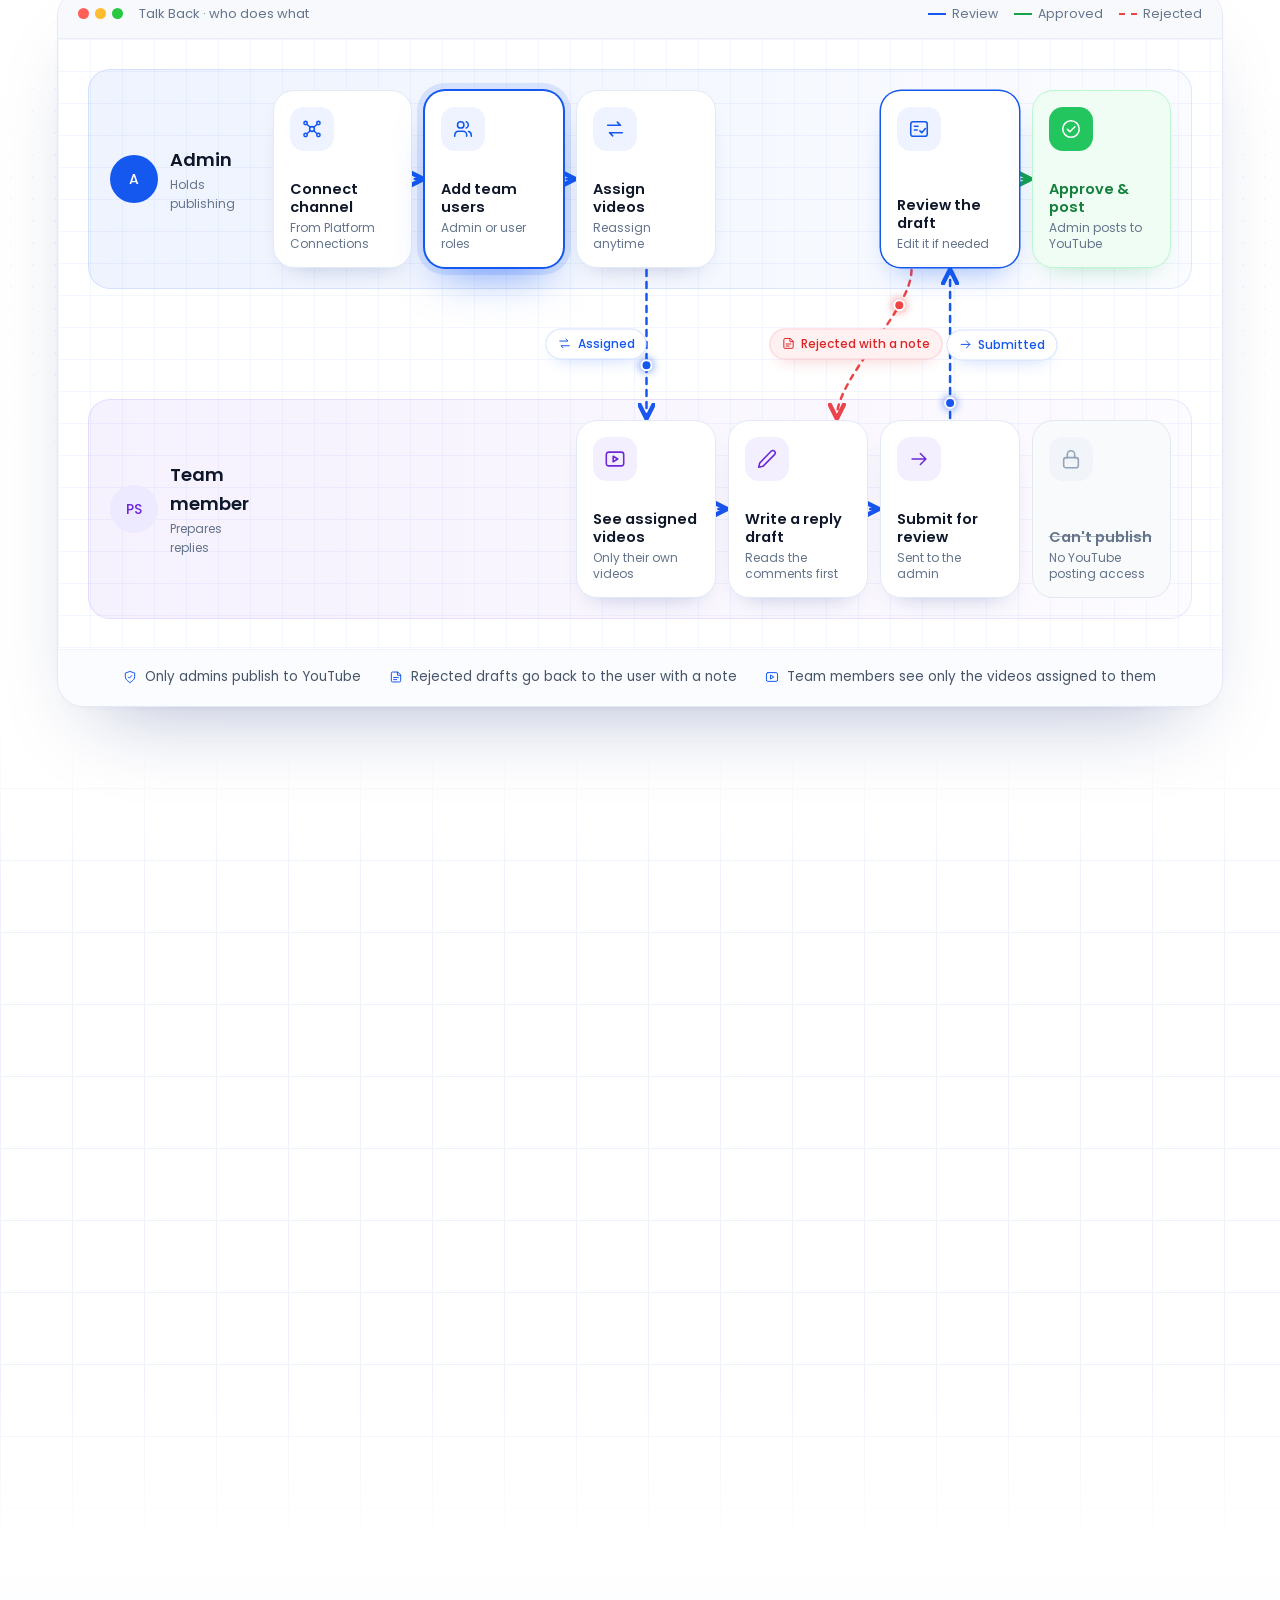
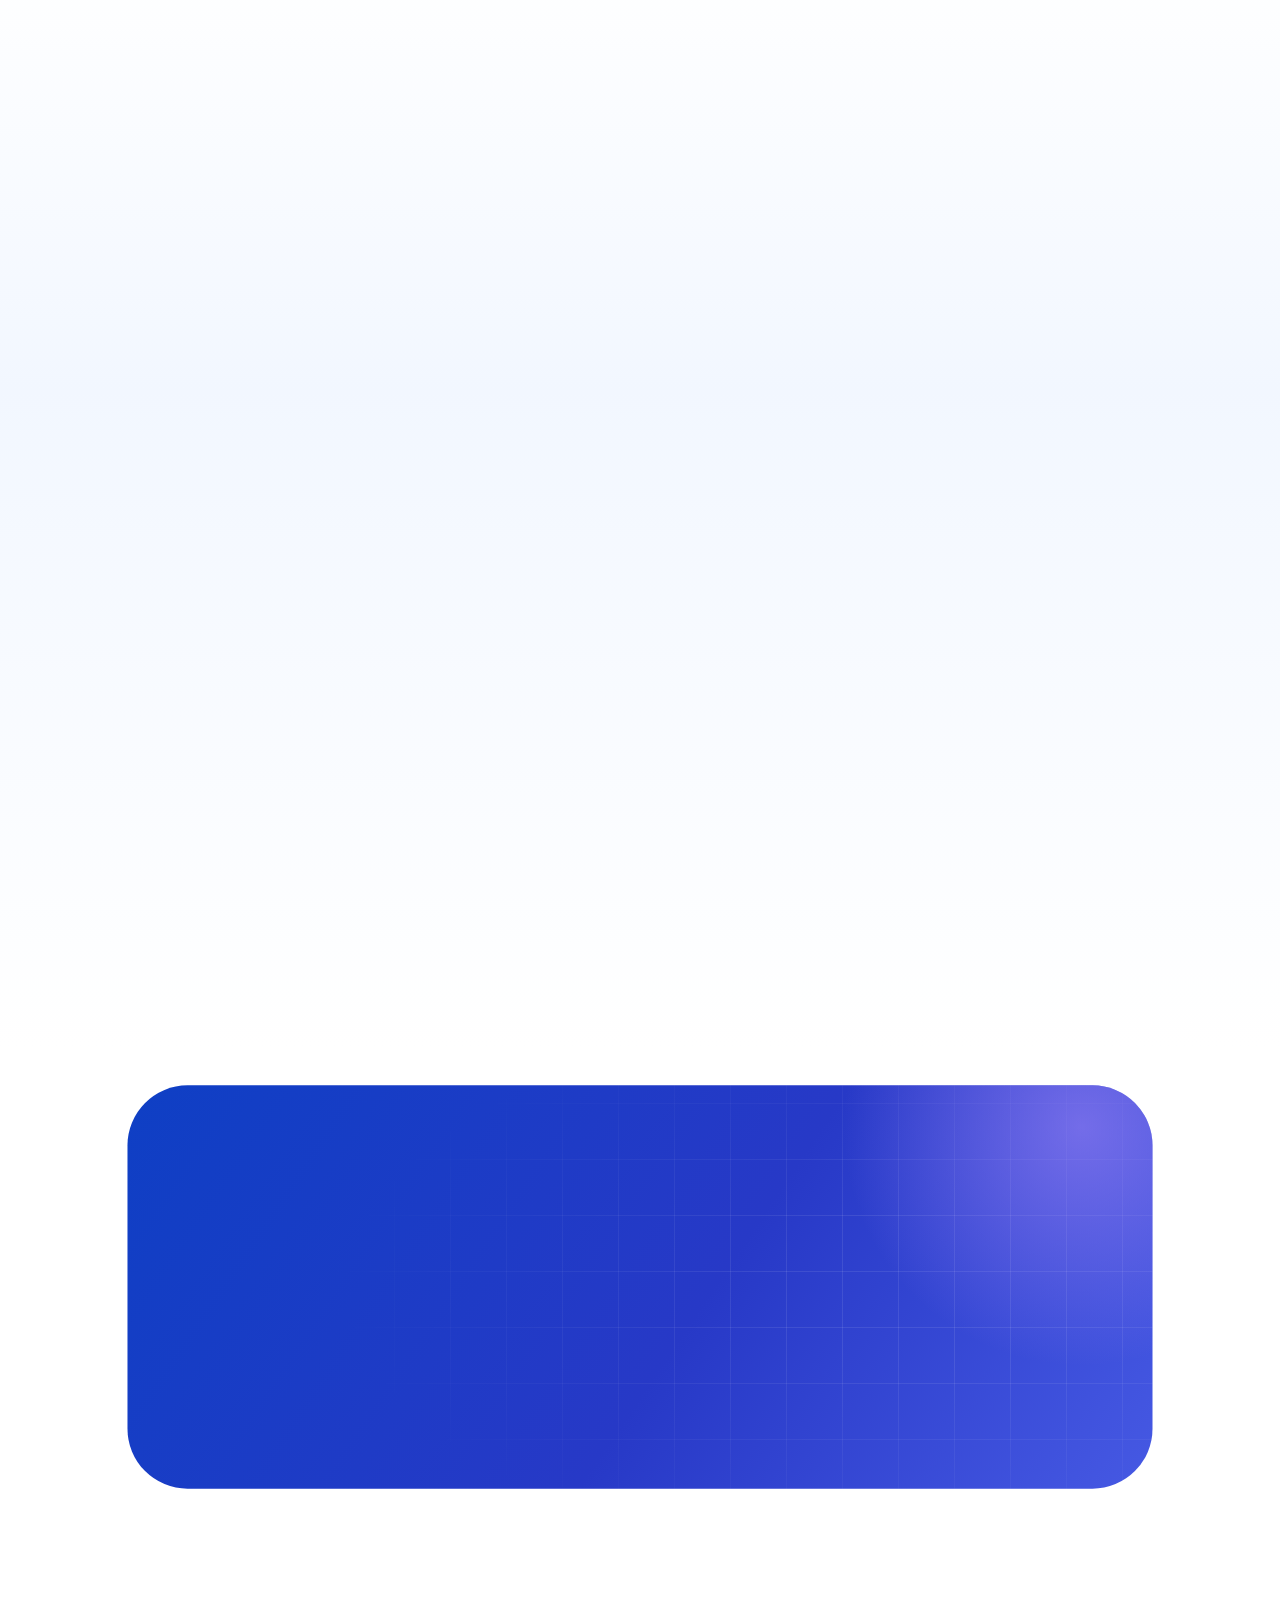
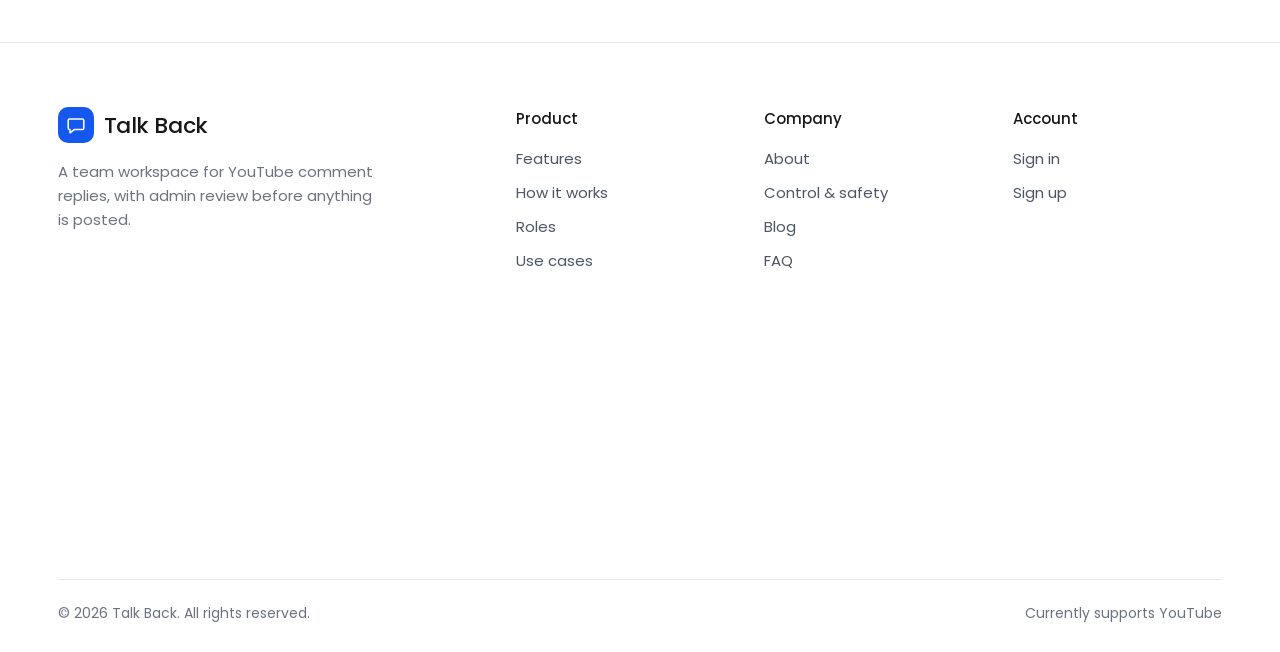
==== commit c1aa8d8a: "CMS: publish page home (index.html)" ====
--- a/index.html
+++ b/index.html
@@ -325,11 +325,11 @@
 </span>
 
 <span class="line">
-  <span class="line__in">Approve. Reply.</span>
+  <span class="line__in">Approve h. Reply. All in One Place.hjjggfgf</span>
 </span>
 
 <span class="line line--soft">
-  <span class="line__in">All in One Place.h</span>
+  <span class="line__in"></span>
 </span>
       </h1>
       <a class="pill pill--soft hero__cta" href="https://talkback.bckofiz.com/login">
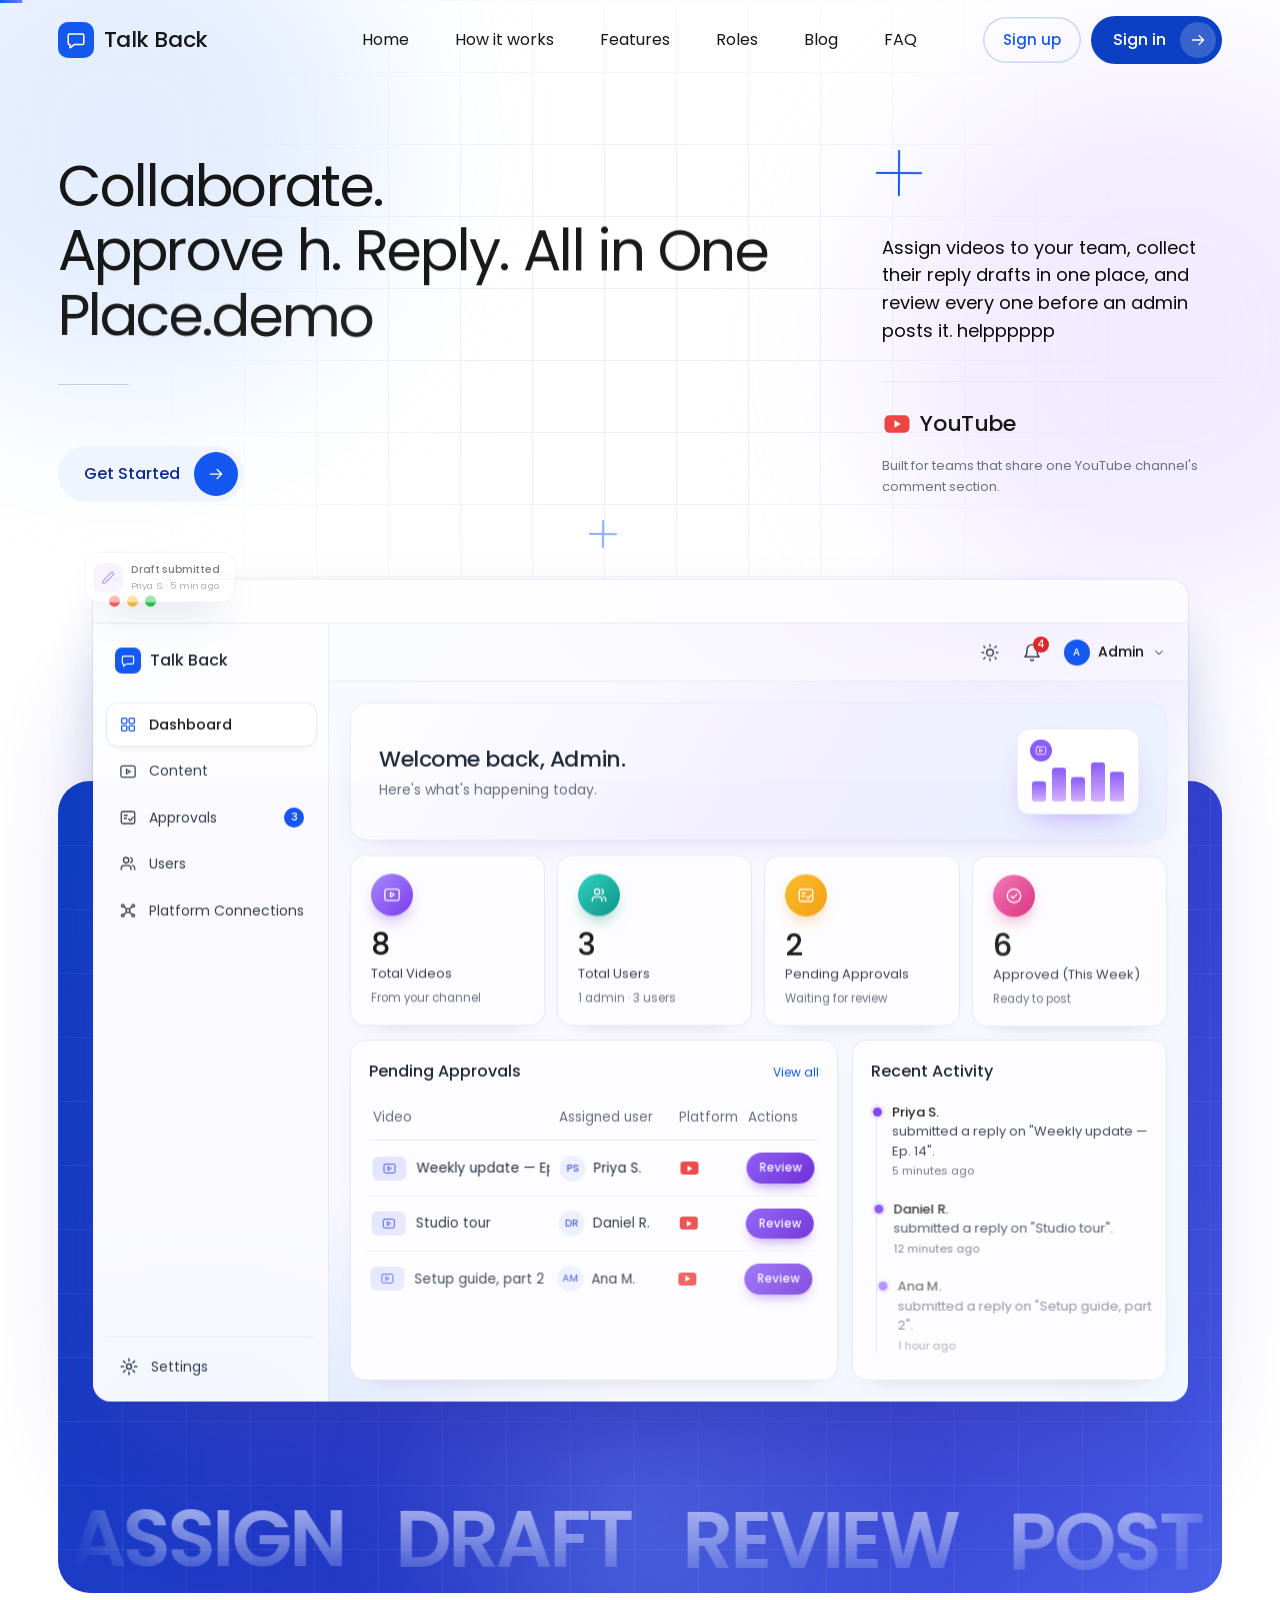
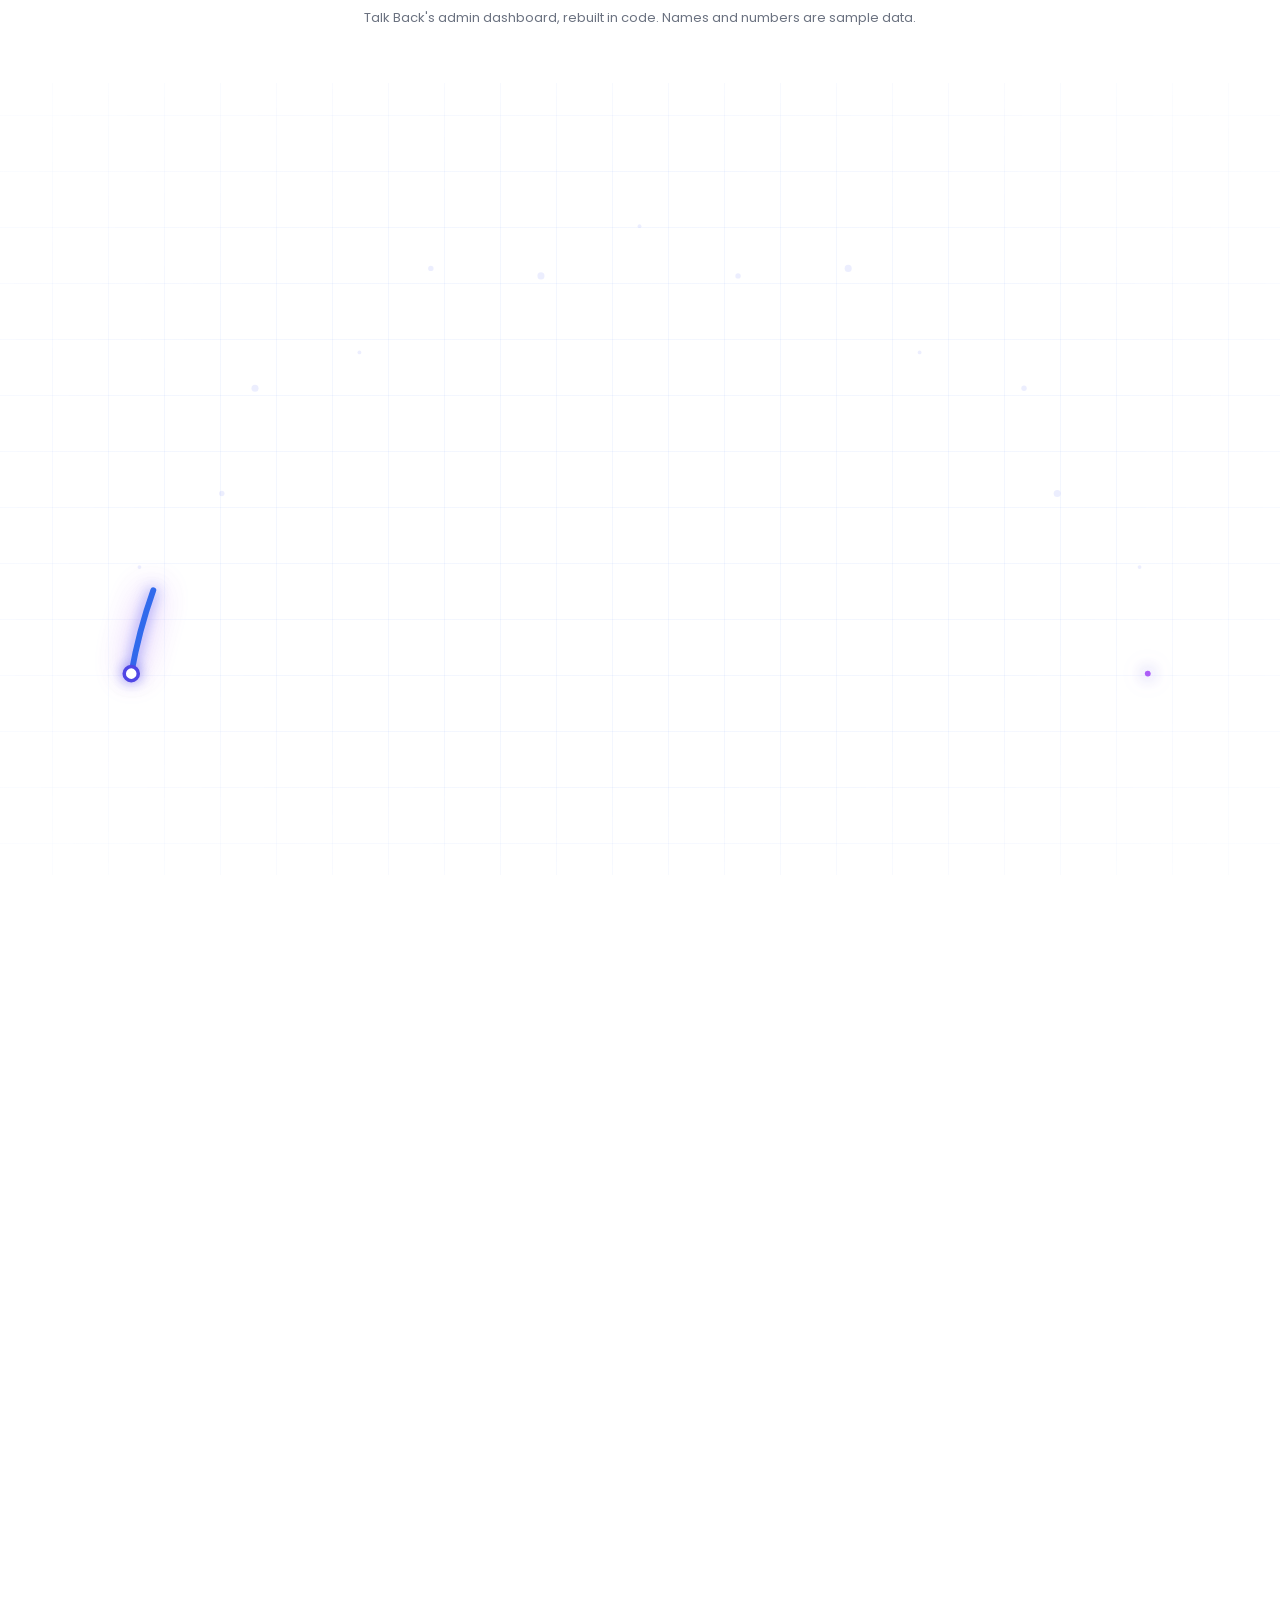
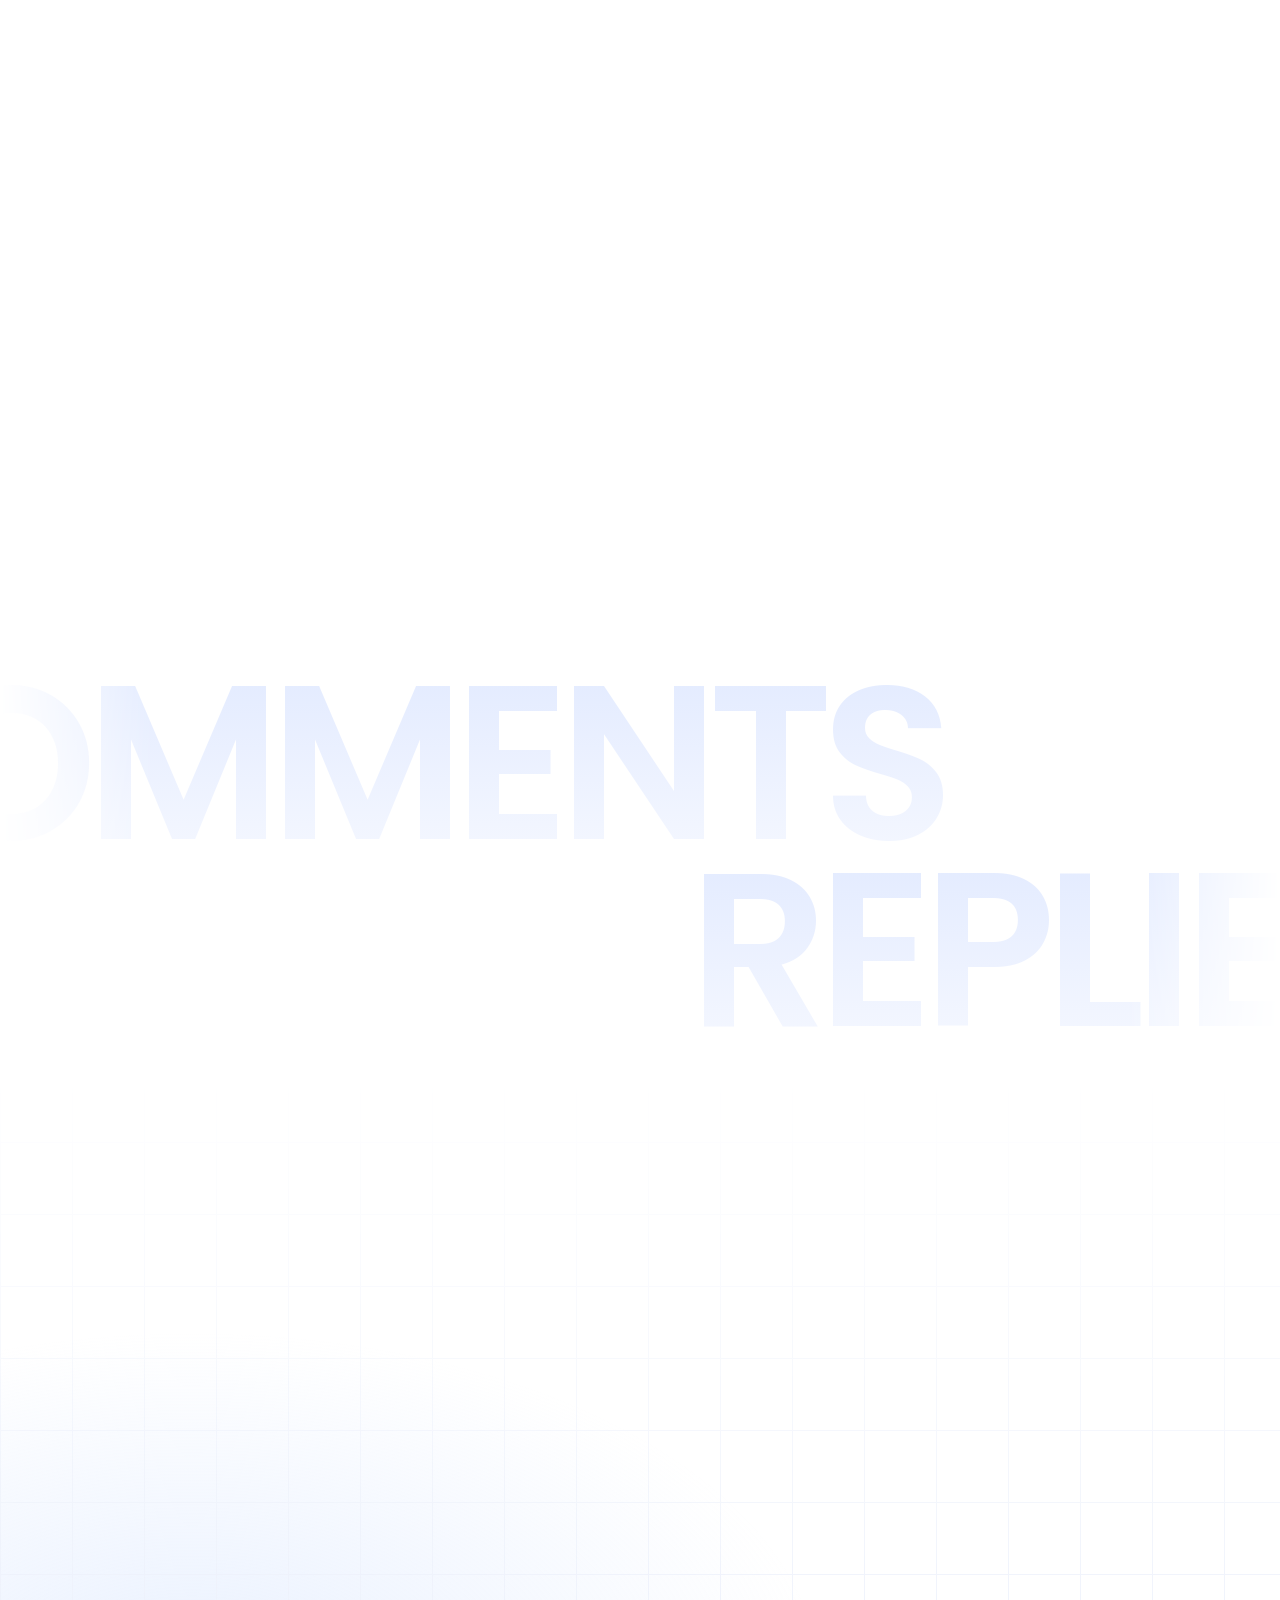
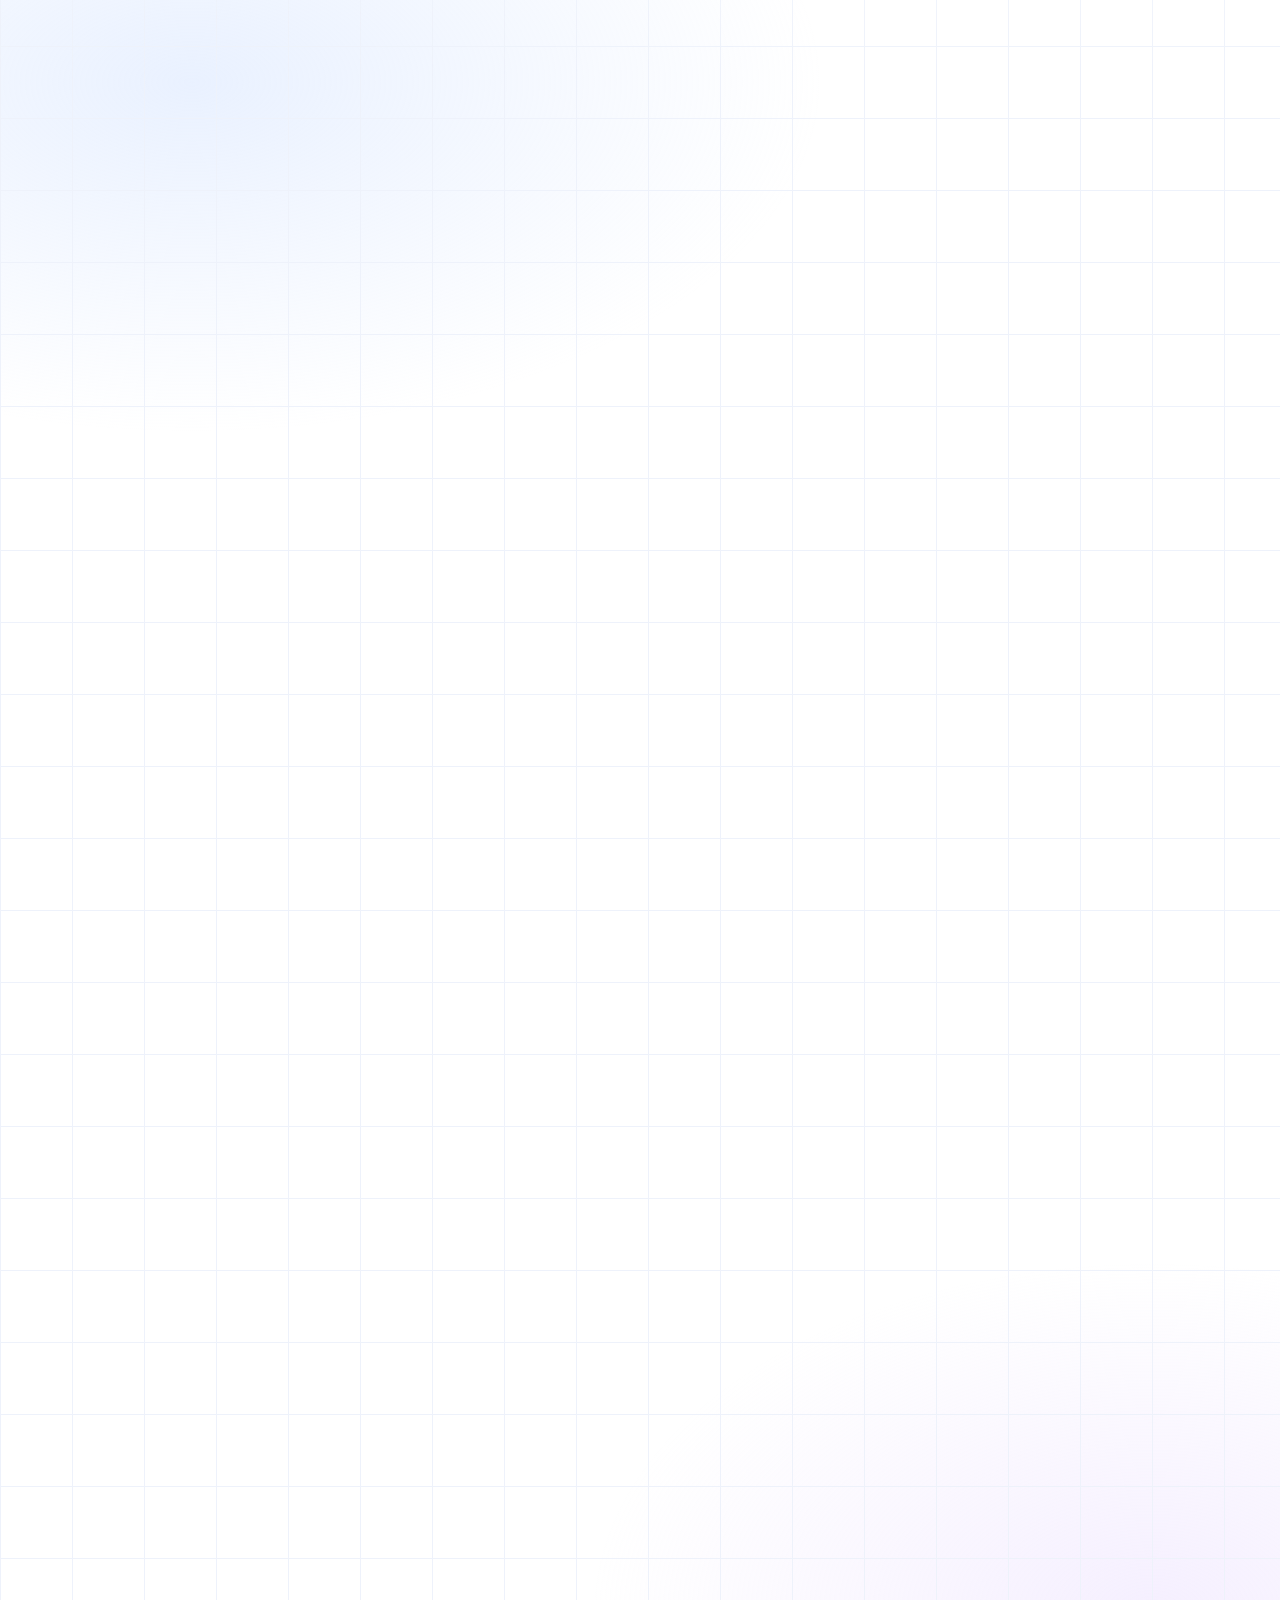
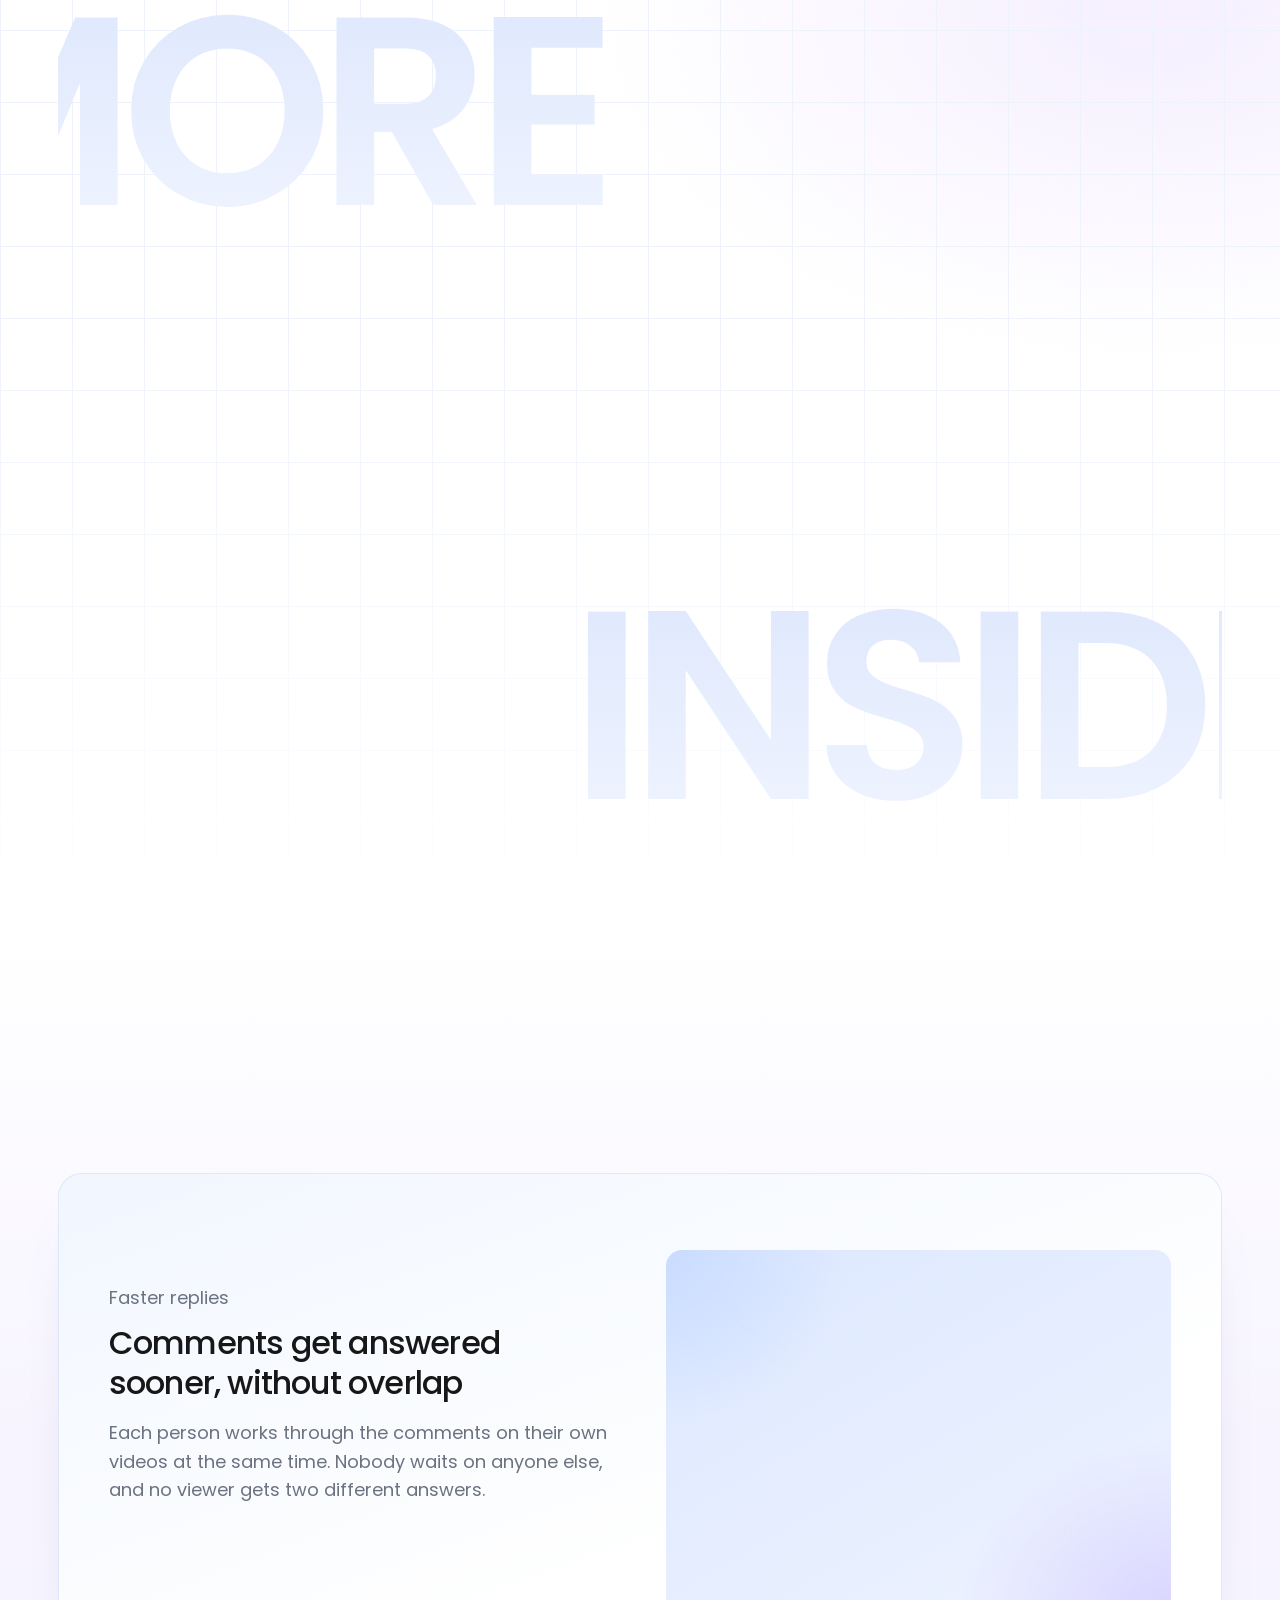
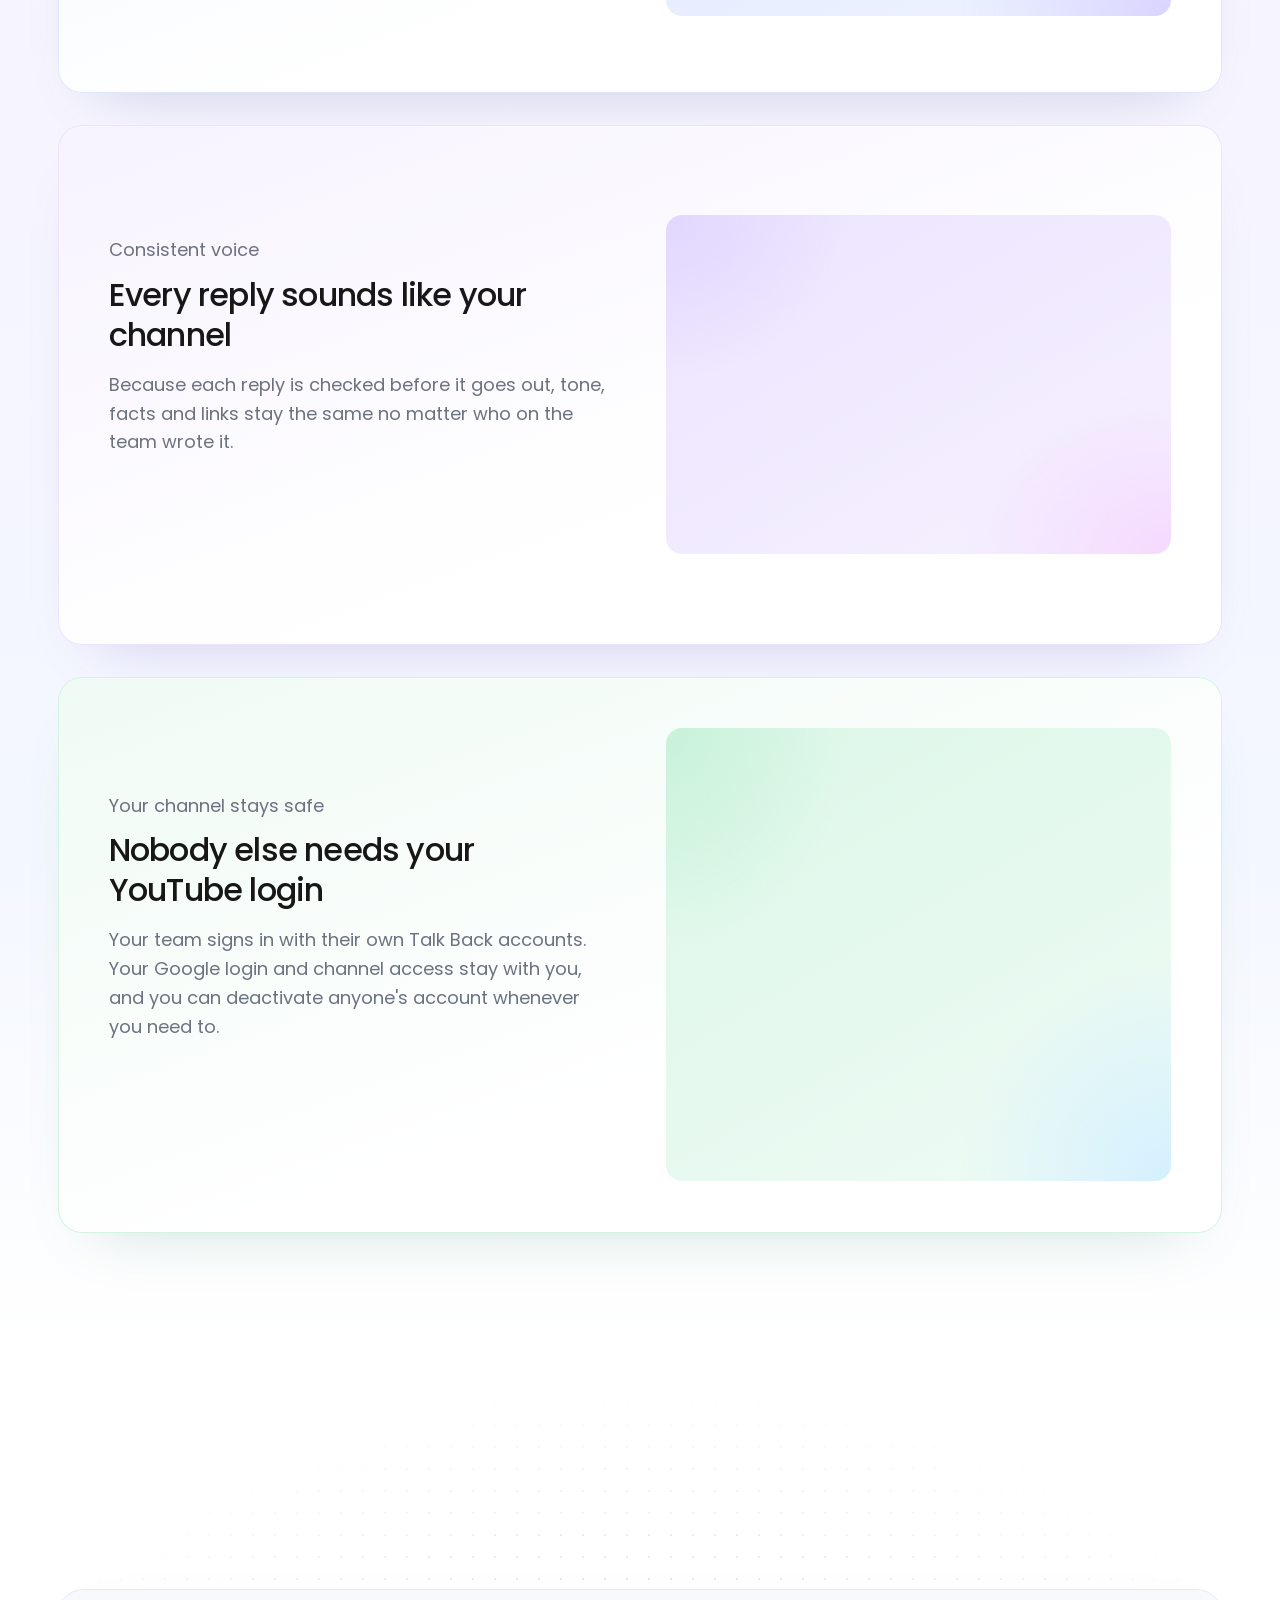
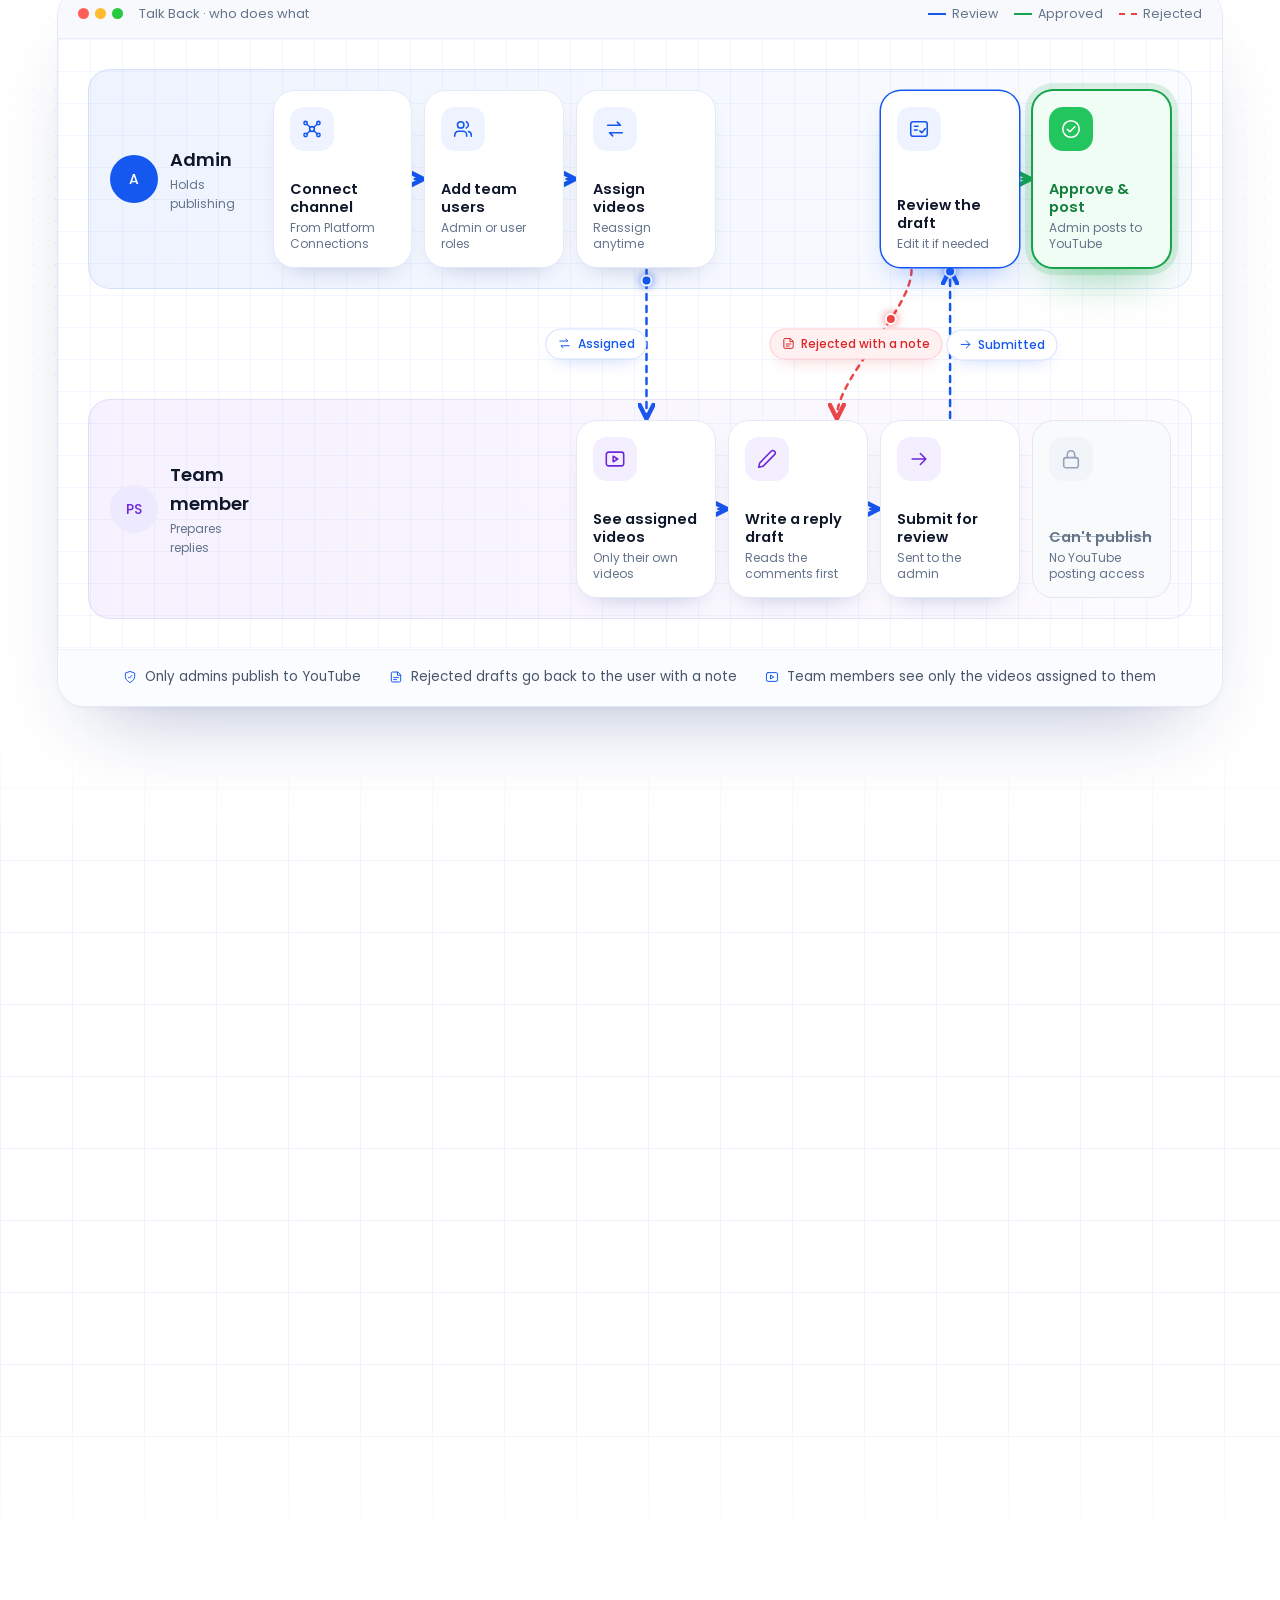
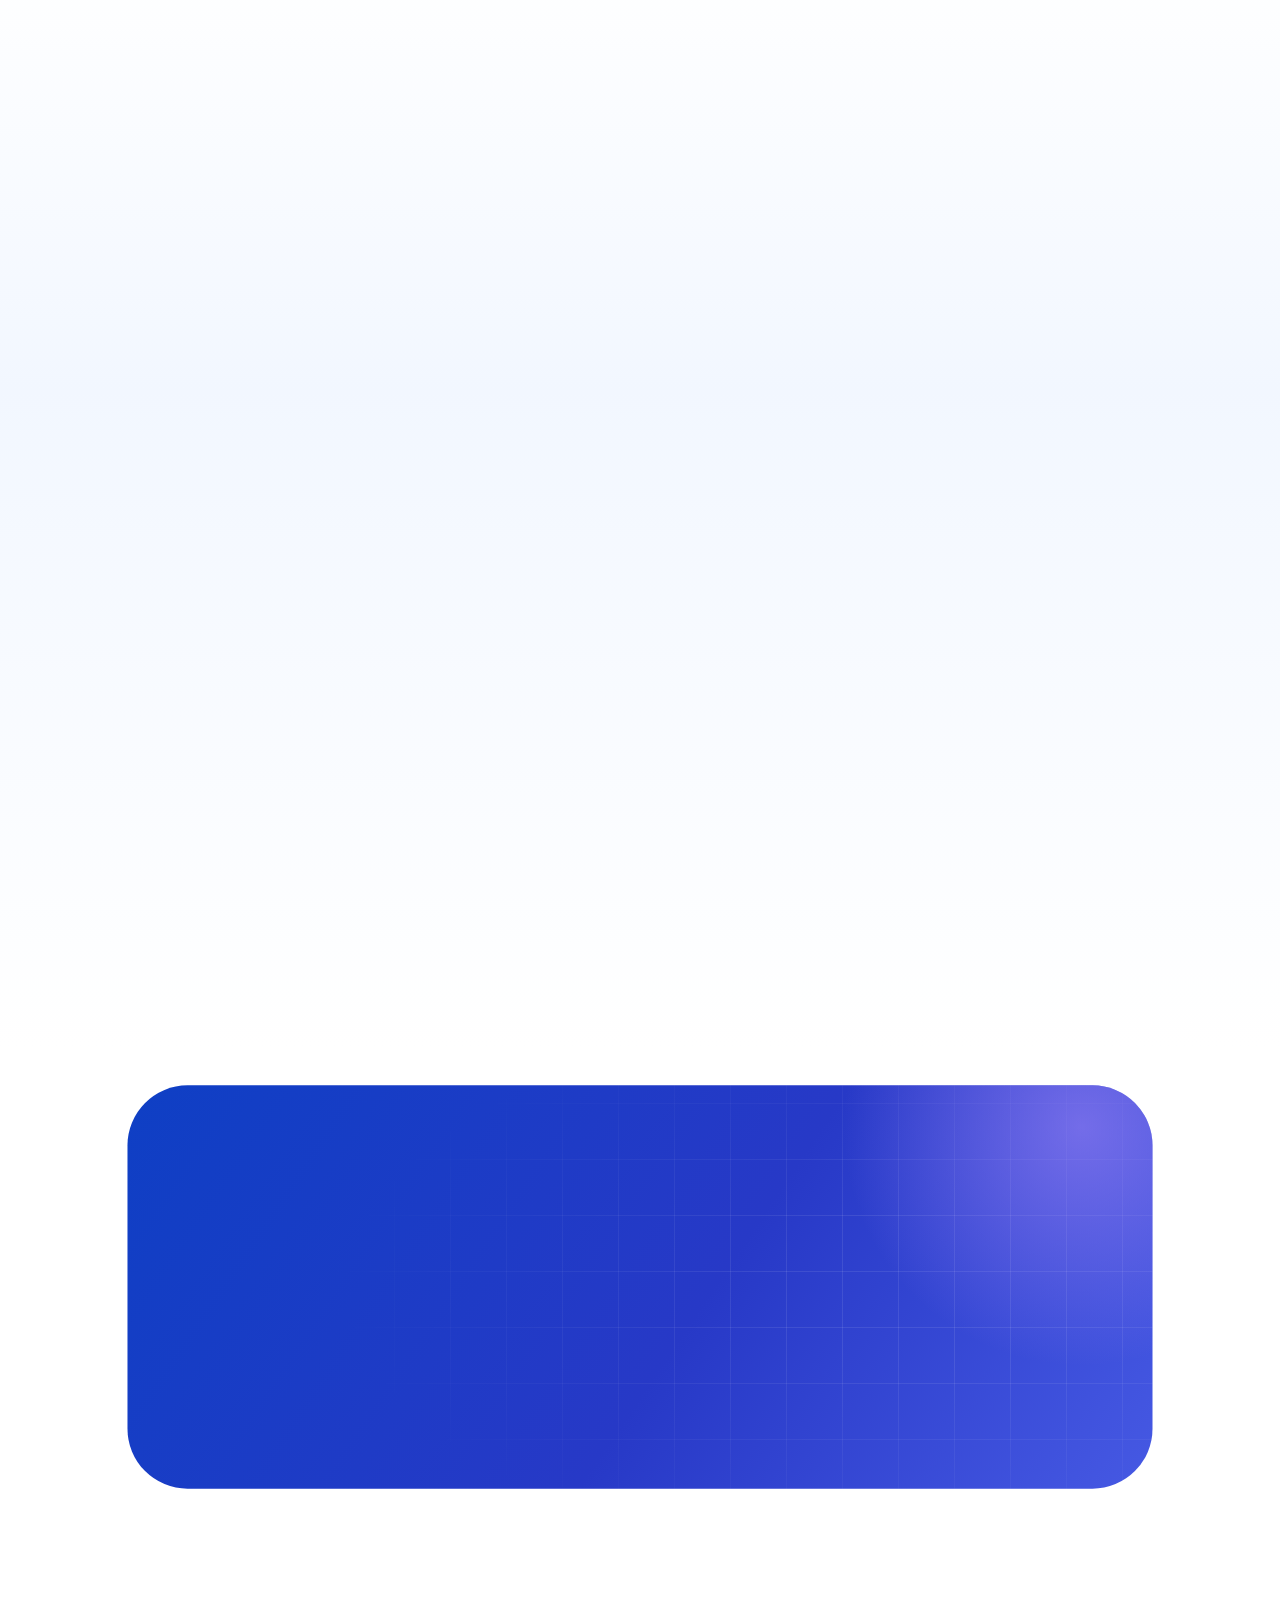
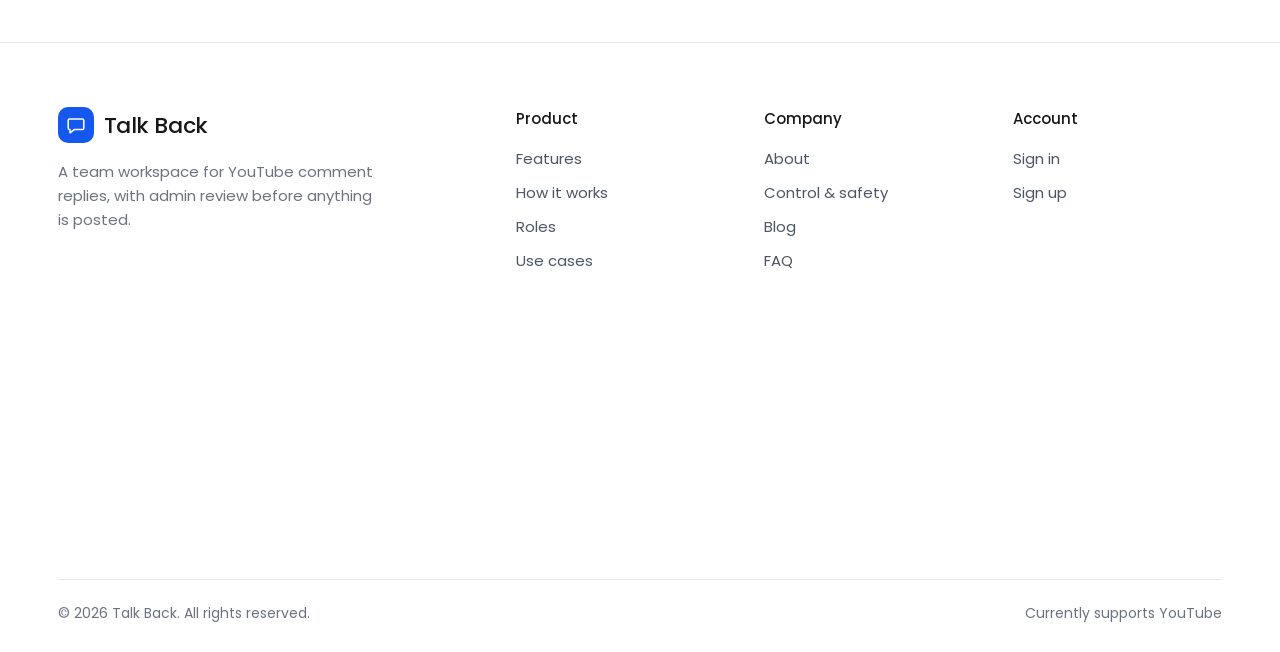
==== commit 80a6ba61: "CMS: publish page home (index.html)" ====
--- a/index.html
+++ b/index.html
@@ -325,7 +325,7 @@
 </span>
 
 <span class="line">
-  <span class="line__in">Approve h. Reply. All in One Place.hjjggfgf</span>
+  <span class="line__in">Approve h. Reply. All in One Place.demo</span>
 </span>
 
 <span class="line line--soft">
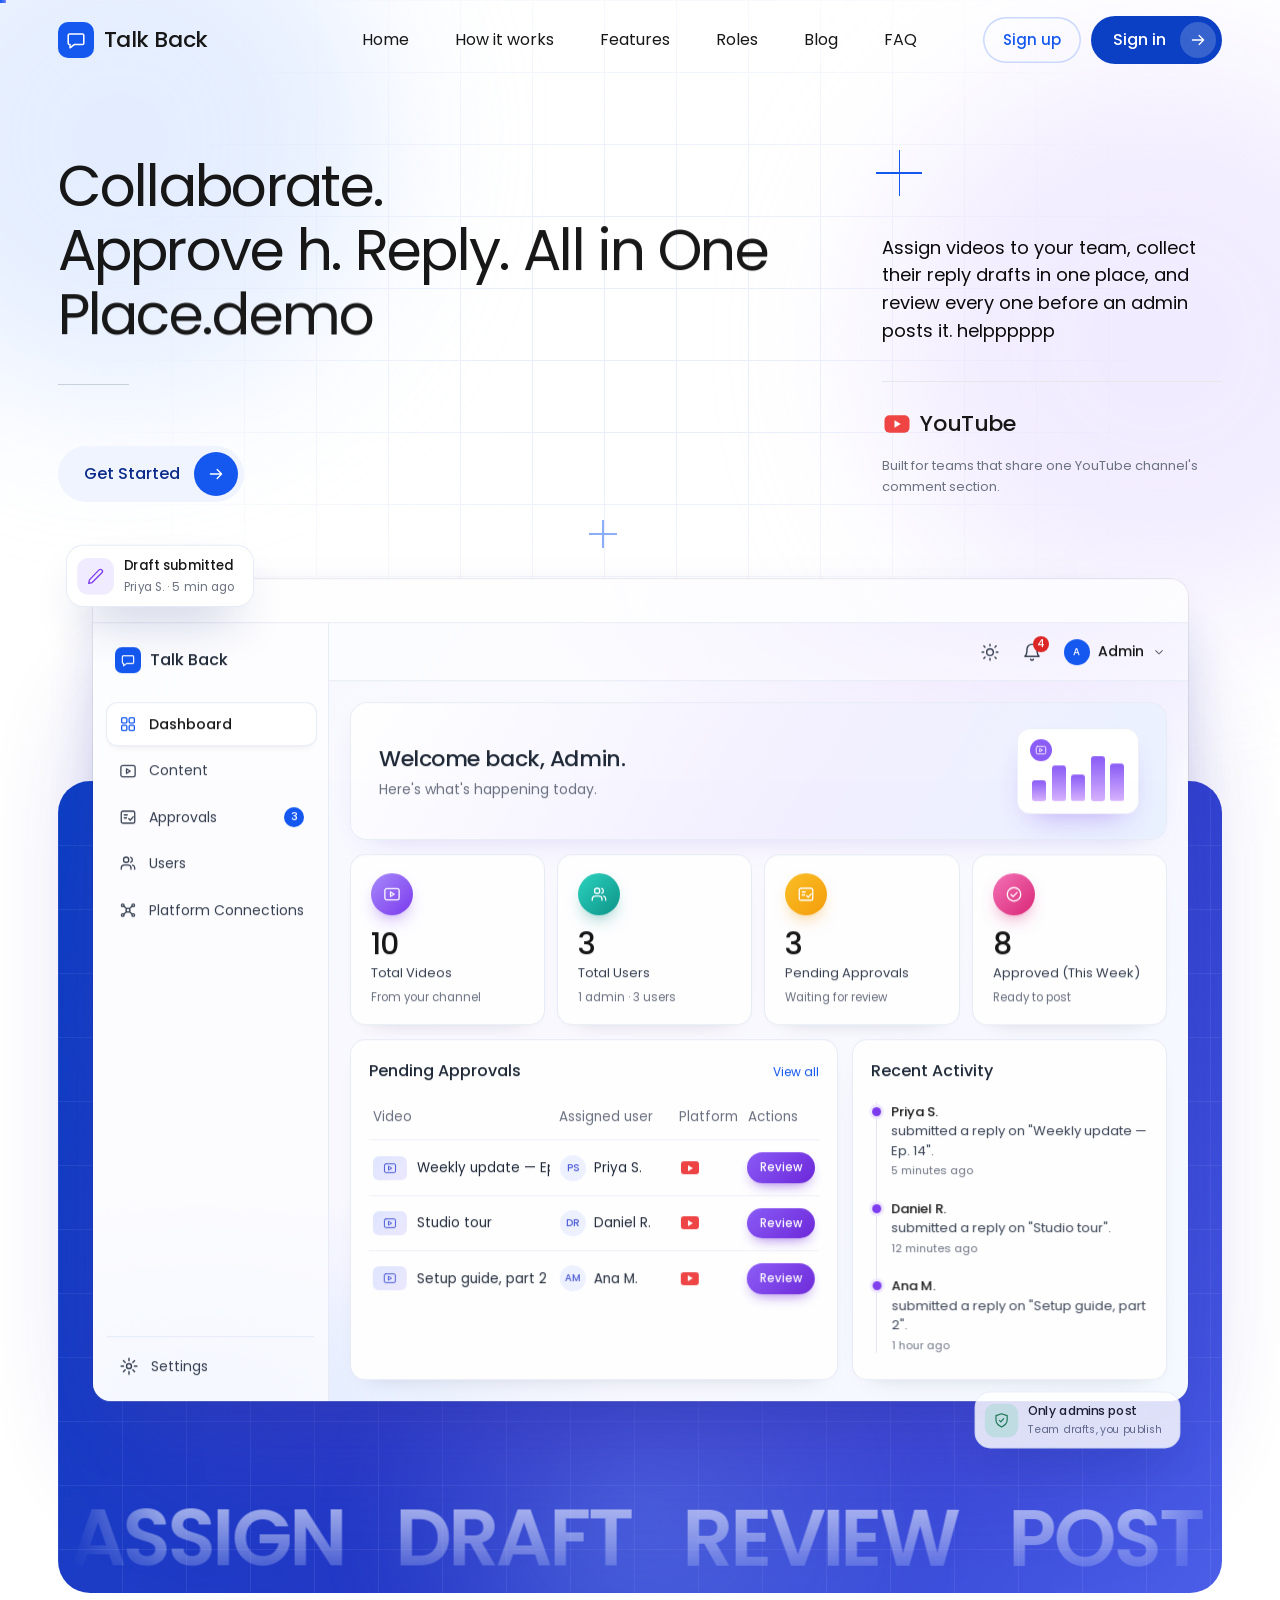
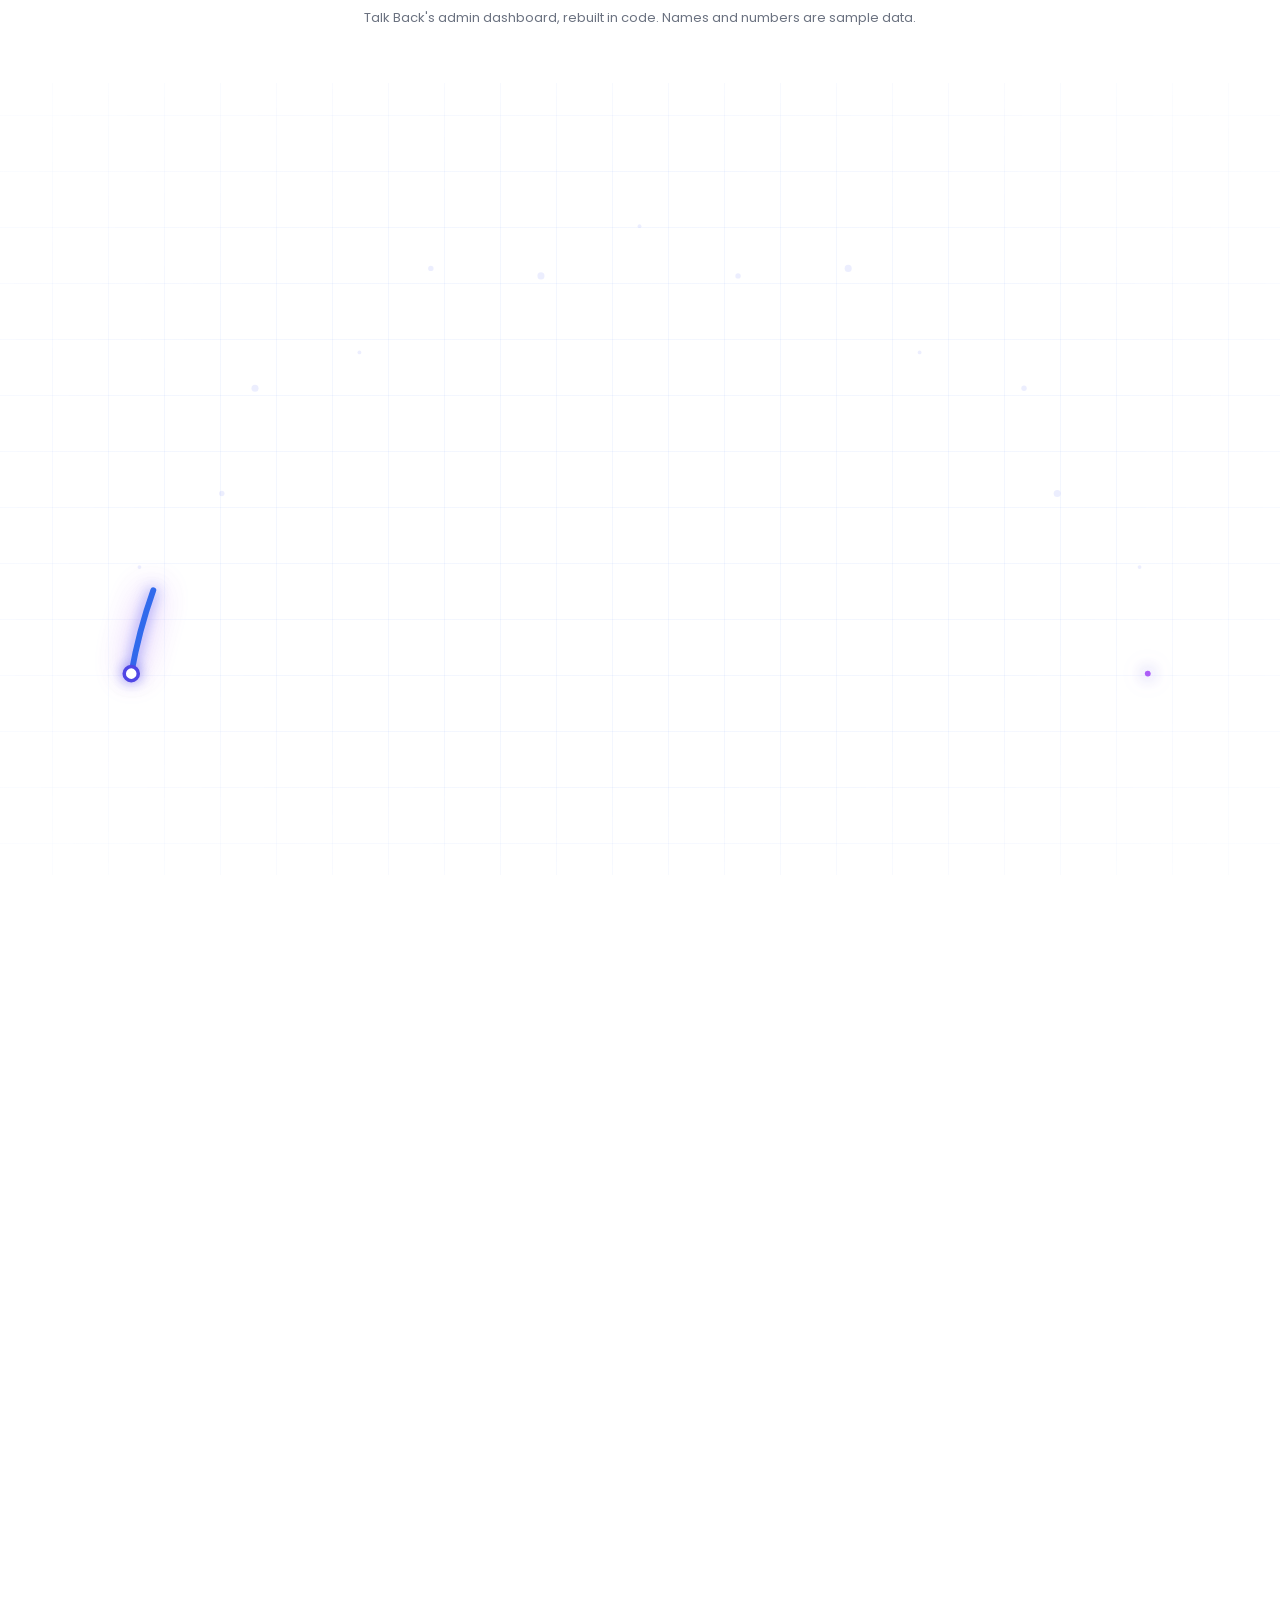
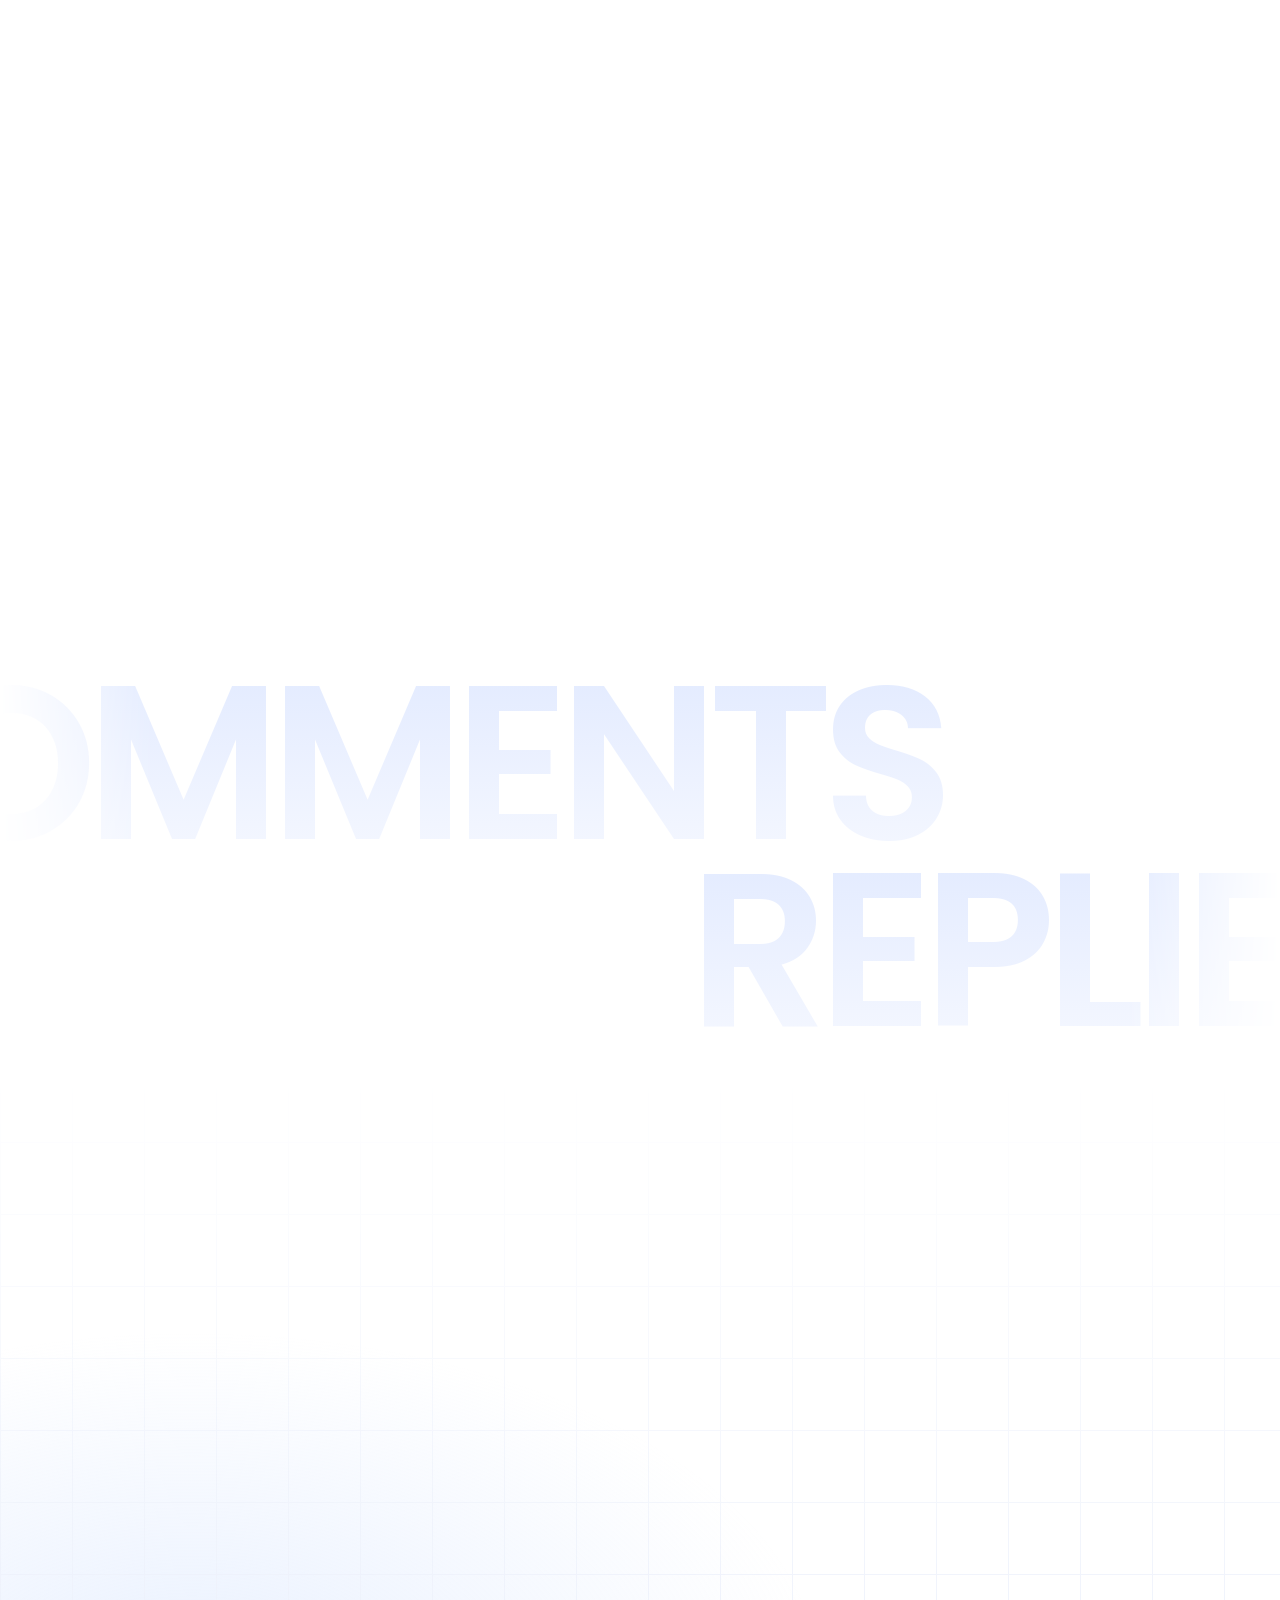
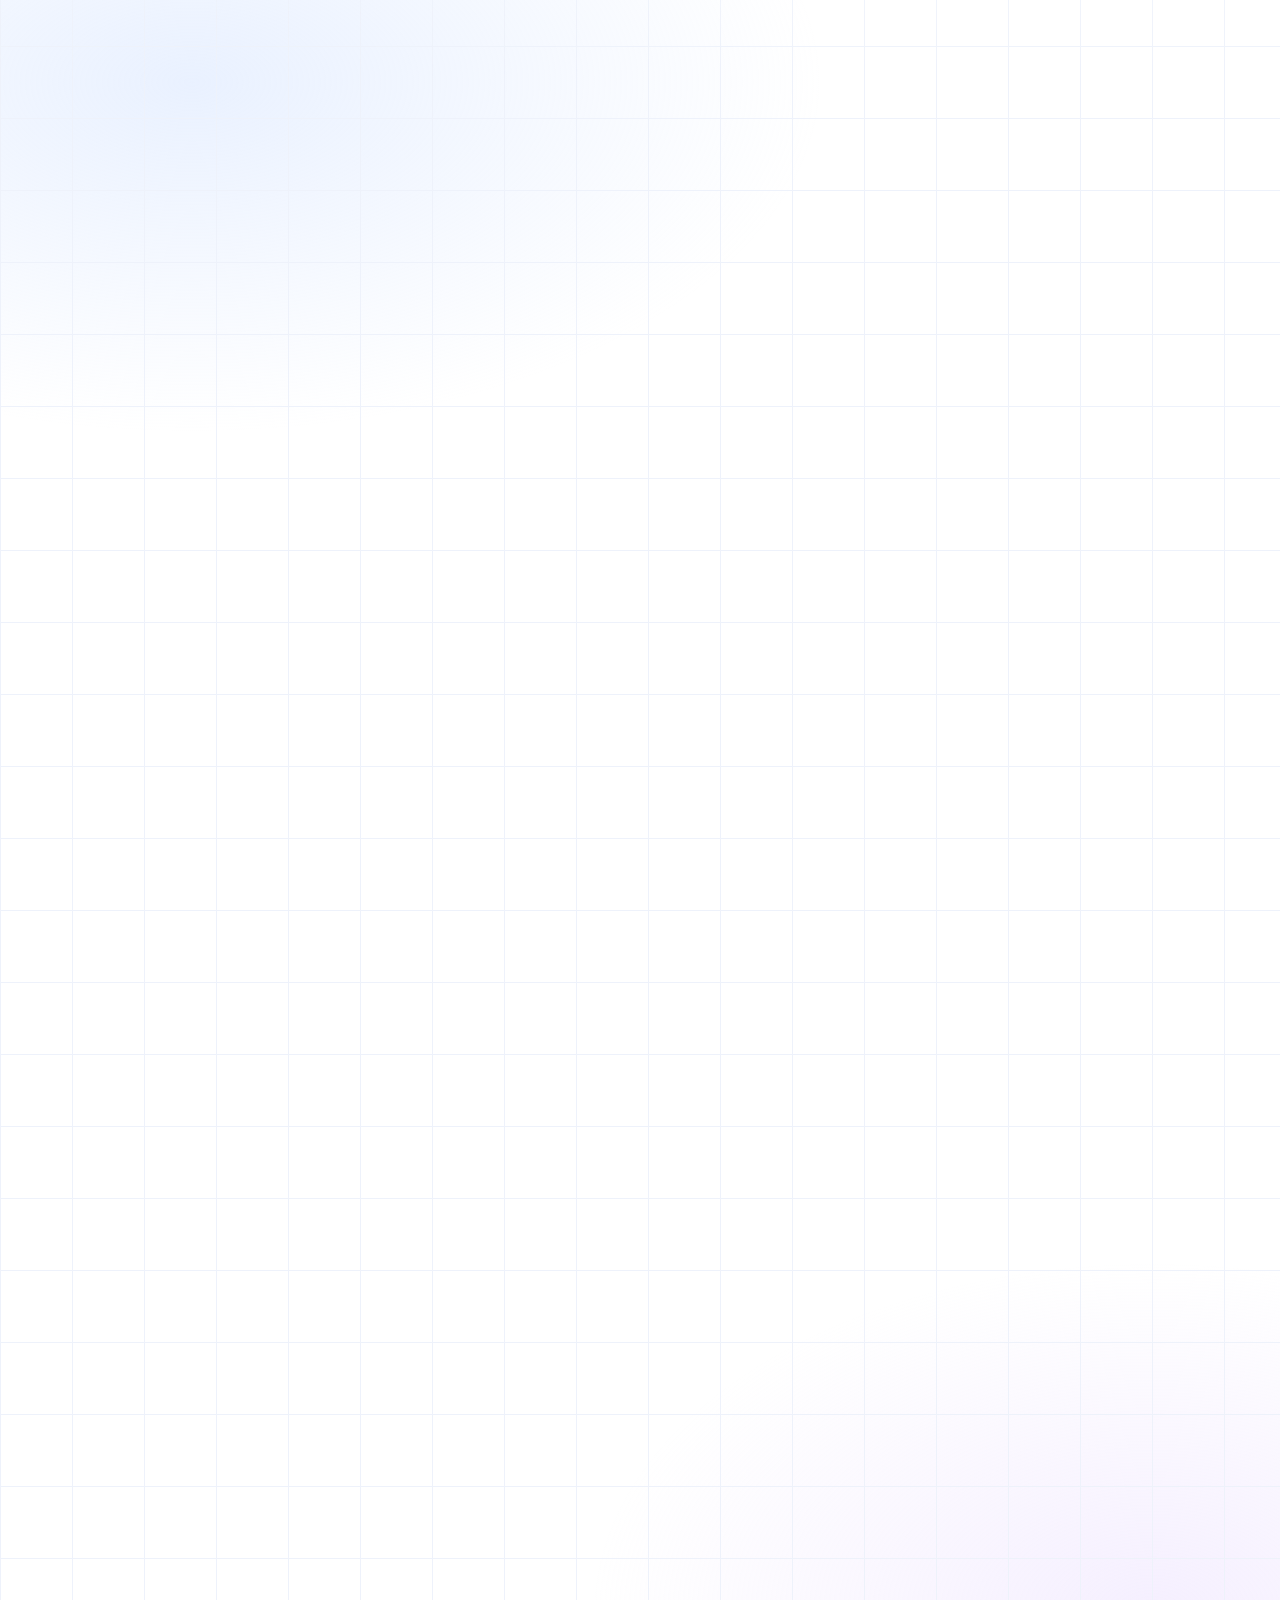
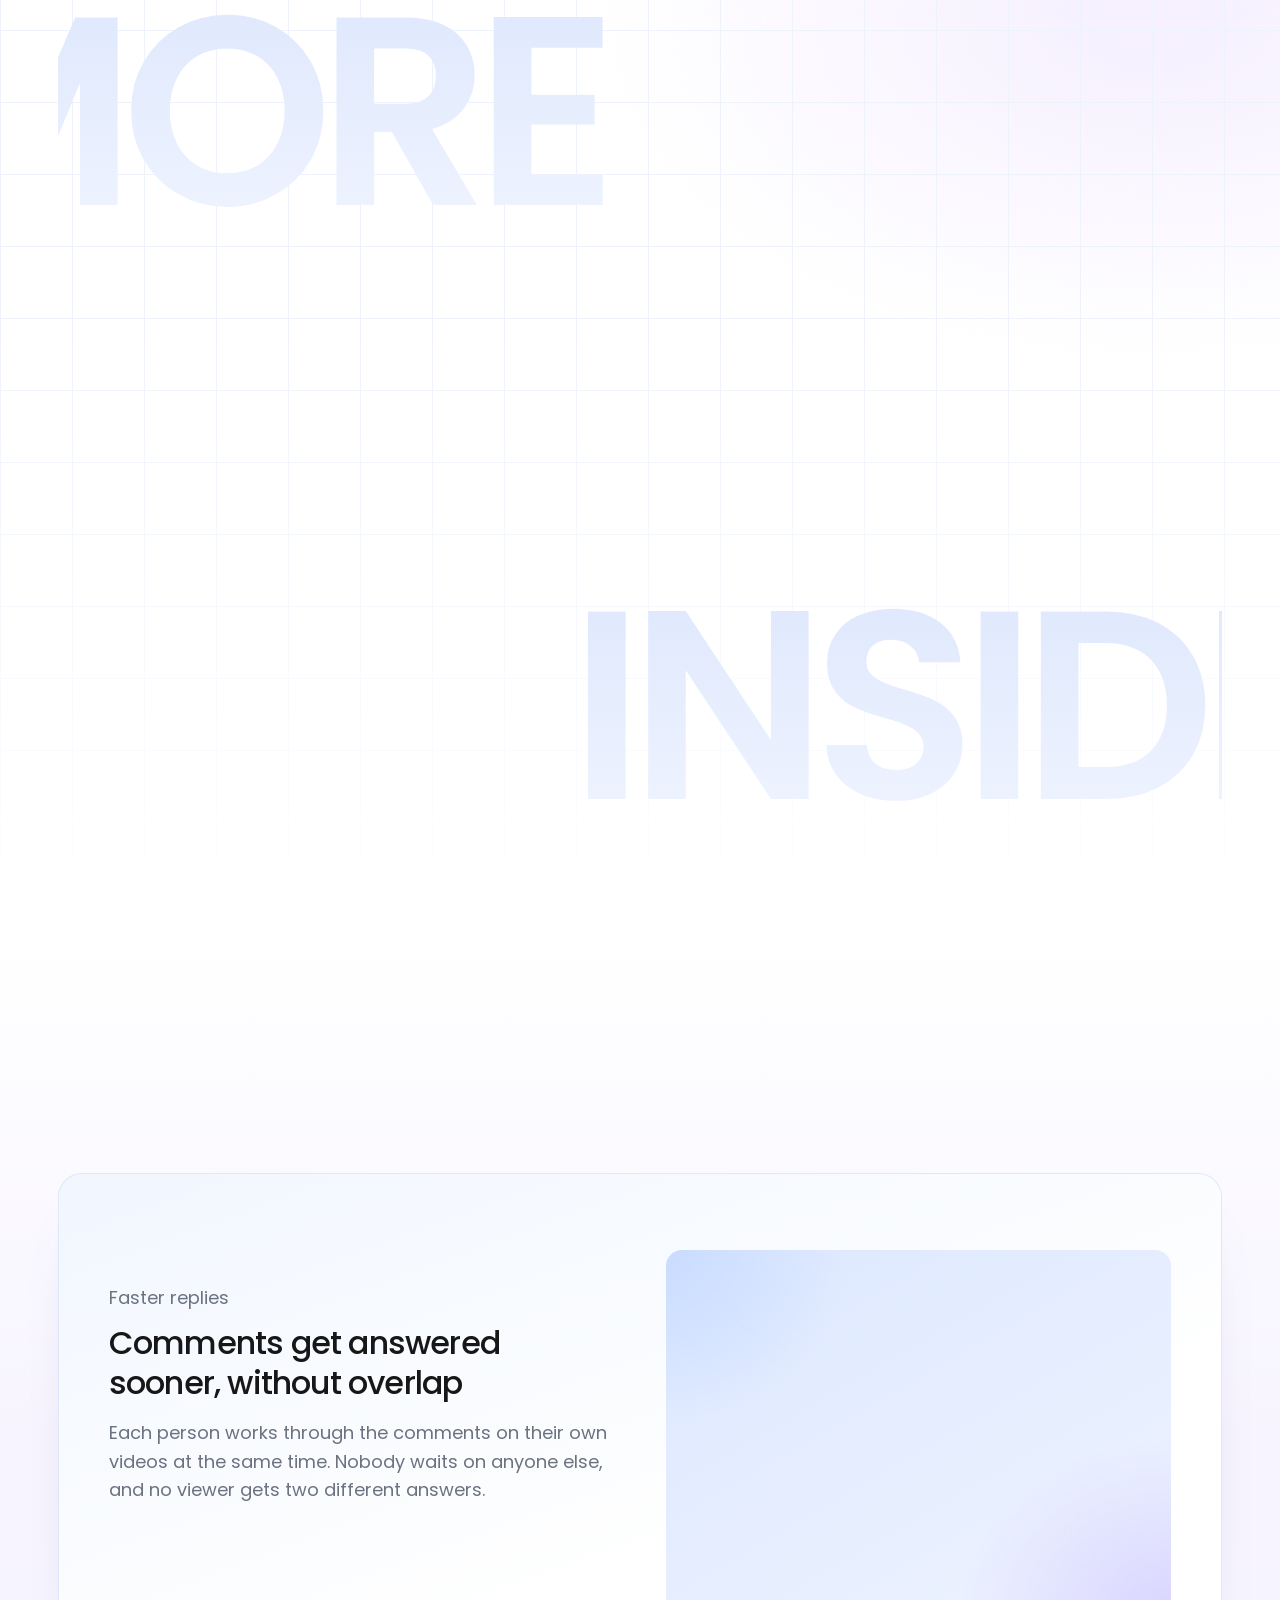
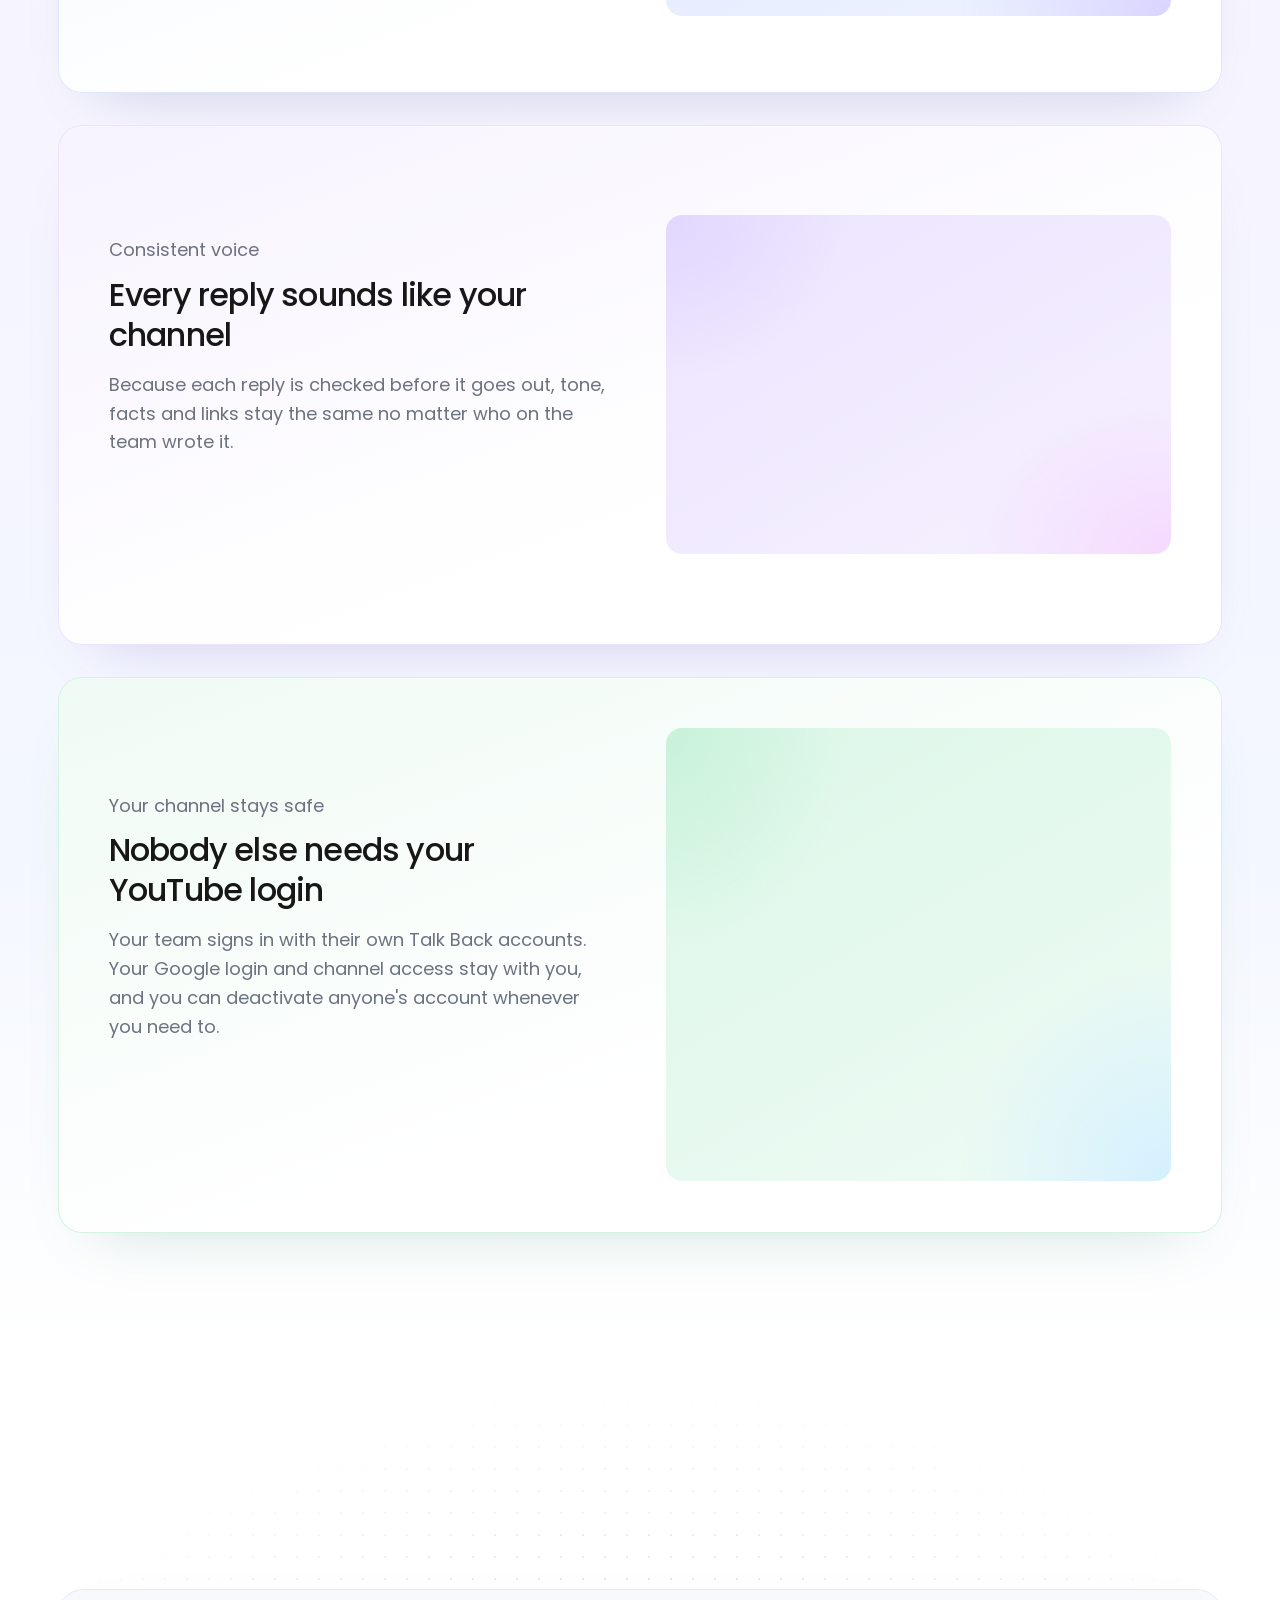
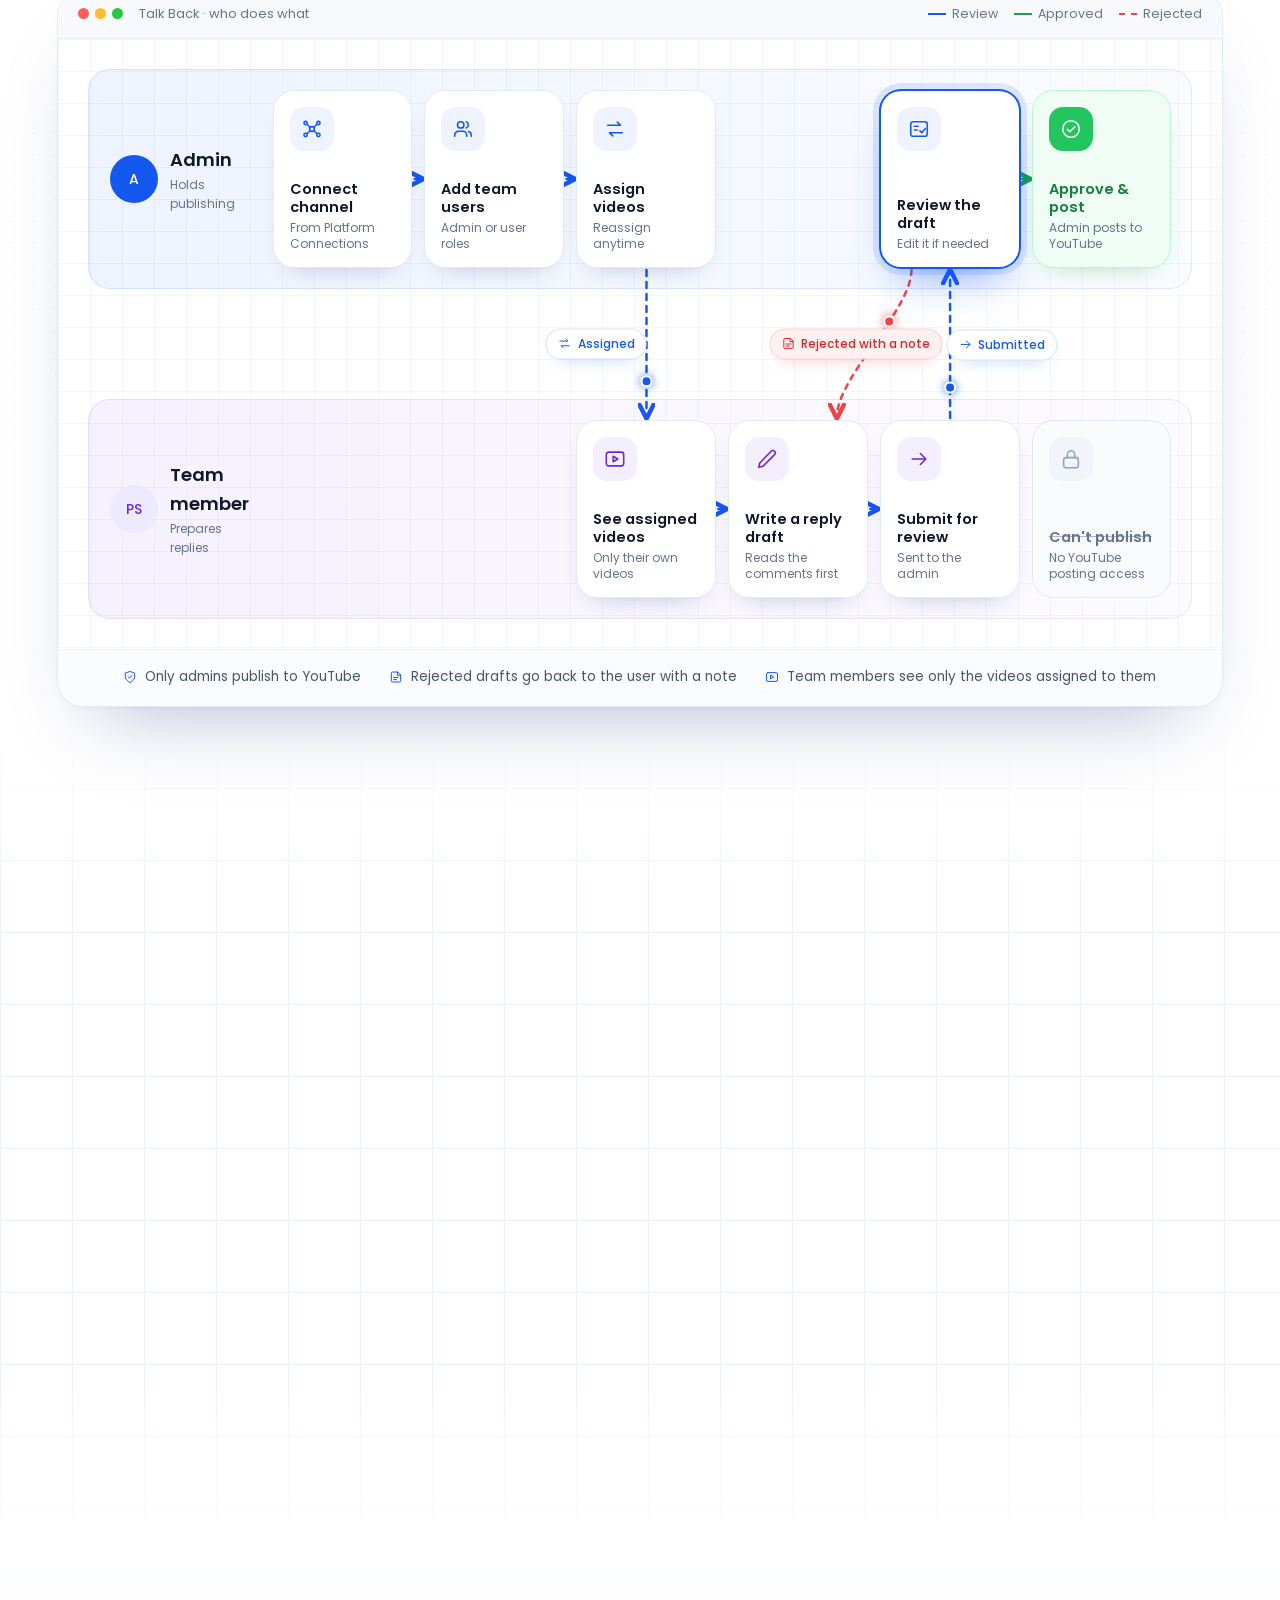
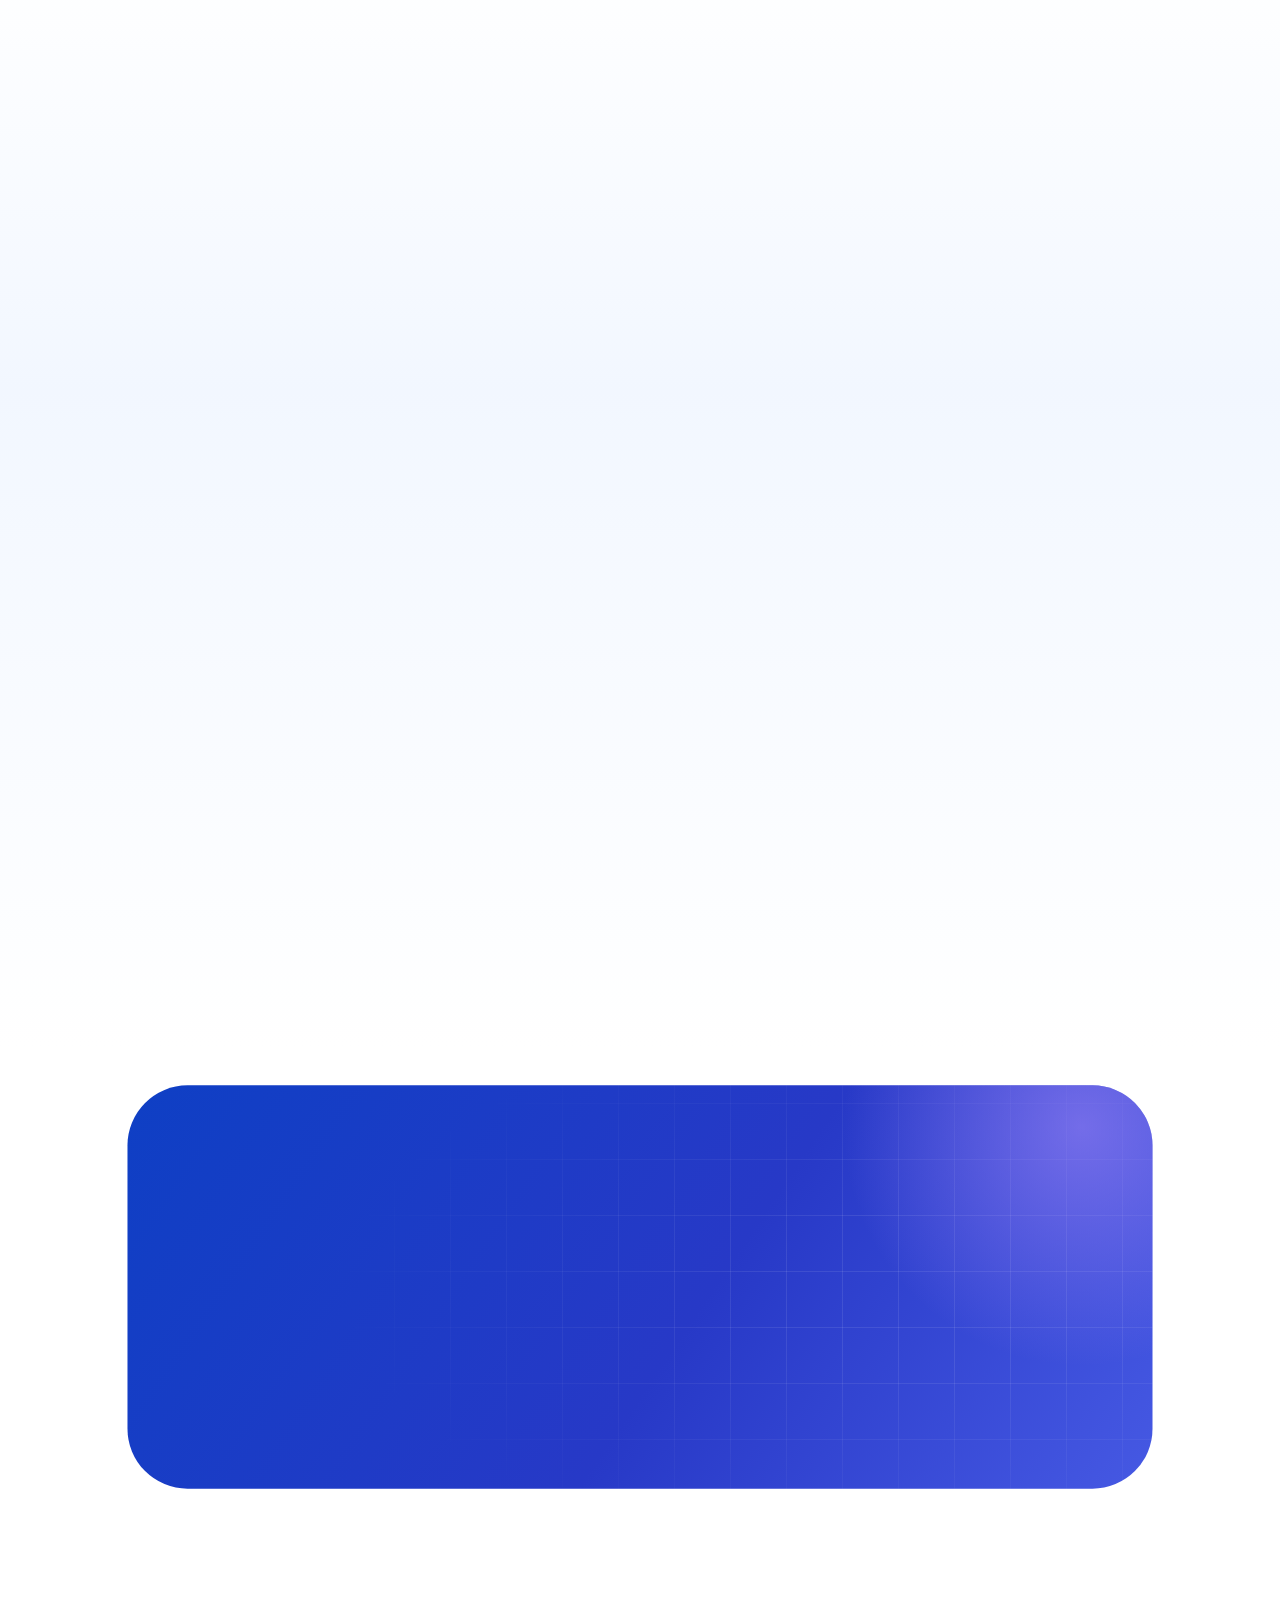
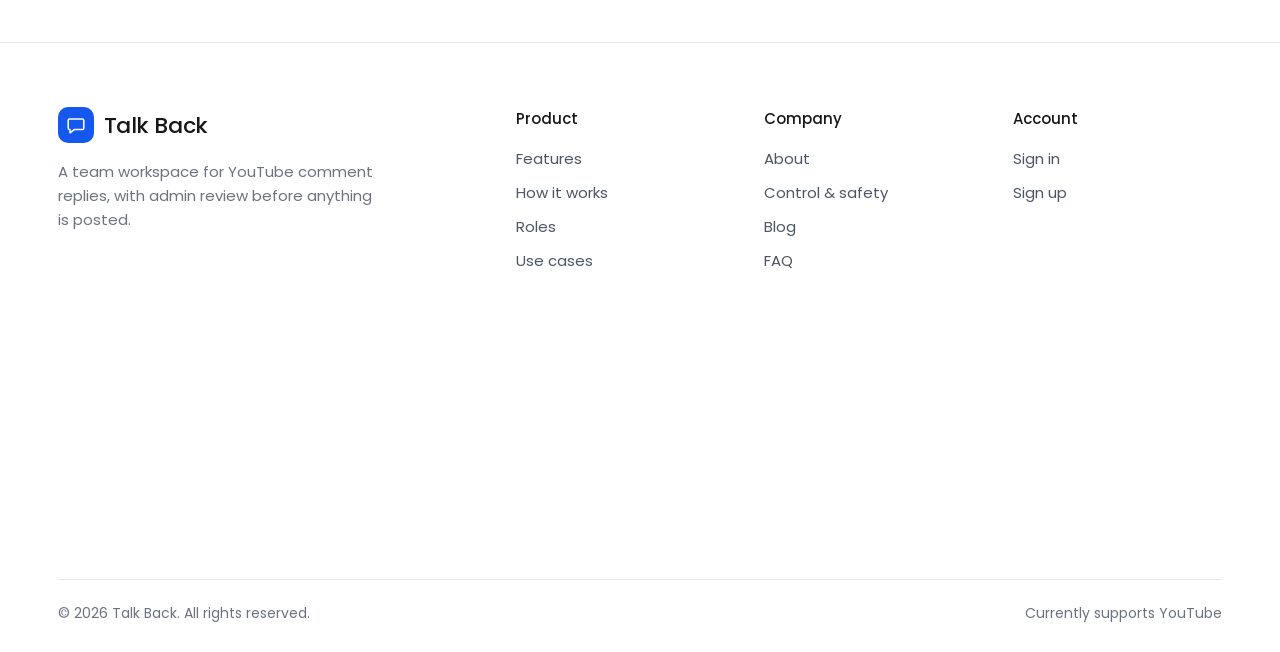
==== commit 0c921137: "CMS: publish page home (index.html)" ====
--- a/index.html
+++ b/index.html
@@ -417,7 +417,7 @@
     <div class="flow__bg" aria-hidden="true"><span class="flow__glow"></span></div>
     <div class="container head head--center flow__head">
       <p class="eyebrow">How it works</p>
-      <h2 class="h2" id="how-title"><span class="h2__a">From a New Comment</span> <span class="h2__b">to an Approved Reply</span></h2>
+      <h2 class="h2" id="how-title"><span class="h2__a">From a New Comment</span> <span class="h2__b">to an Approved Reply jhghjgjhgh</span></h2>
     </div>
     <div class="flow__stage">
       <svg class="flow__arcs" viewBox="0 0 1000 520" preserveAspectRatio="none" aria-hidden="true">
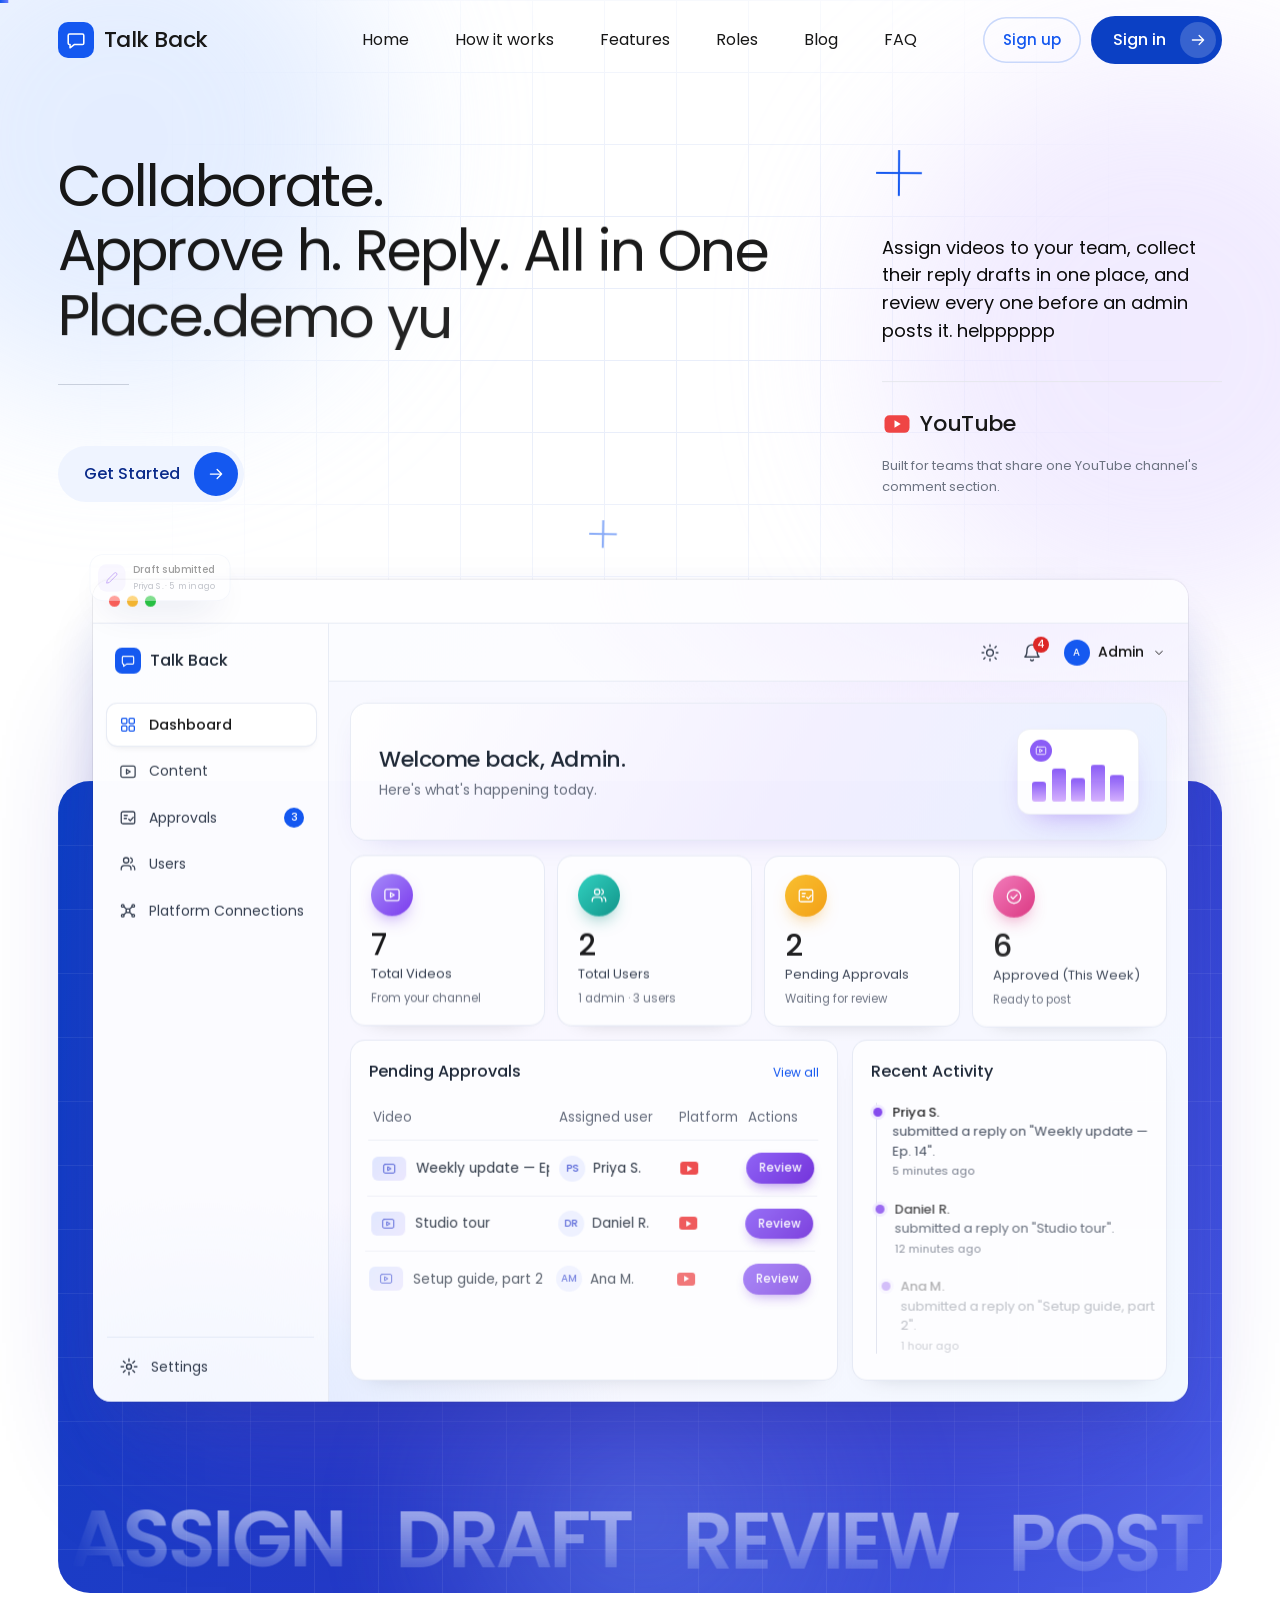
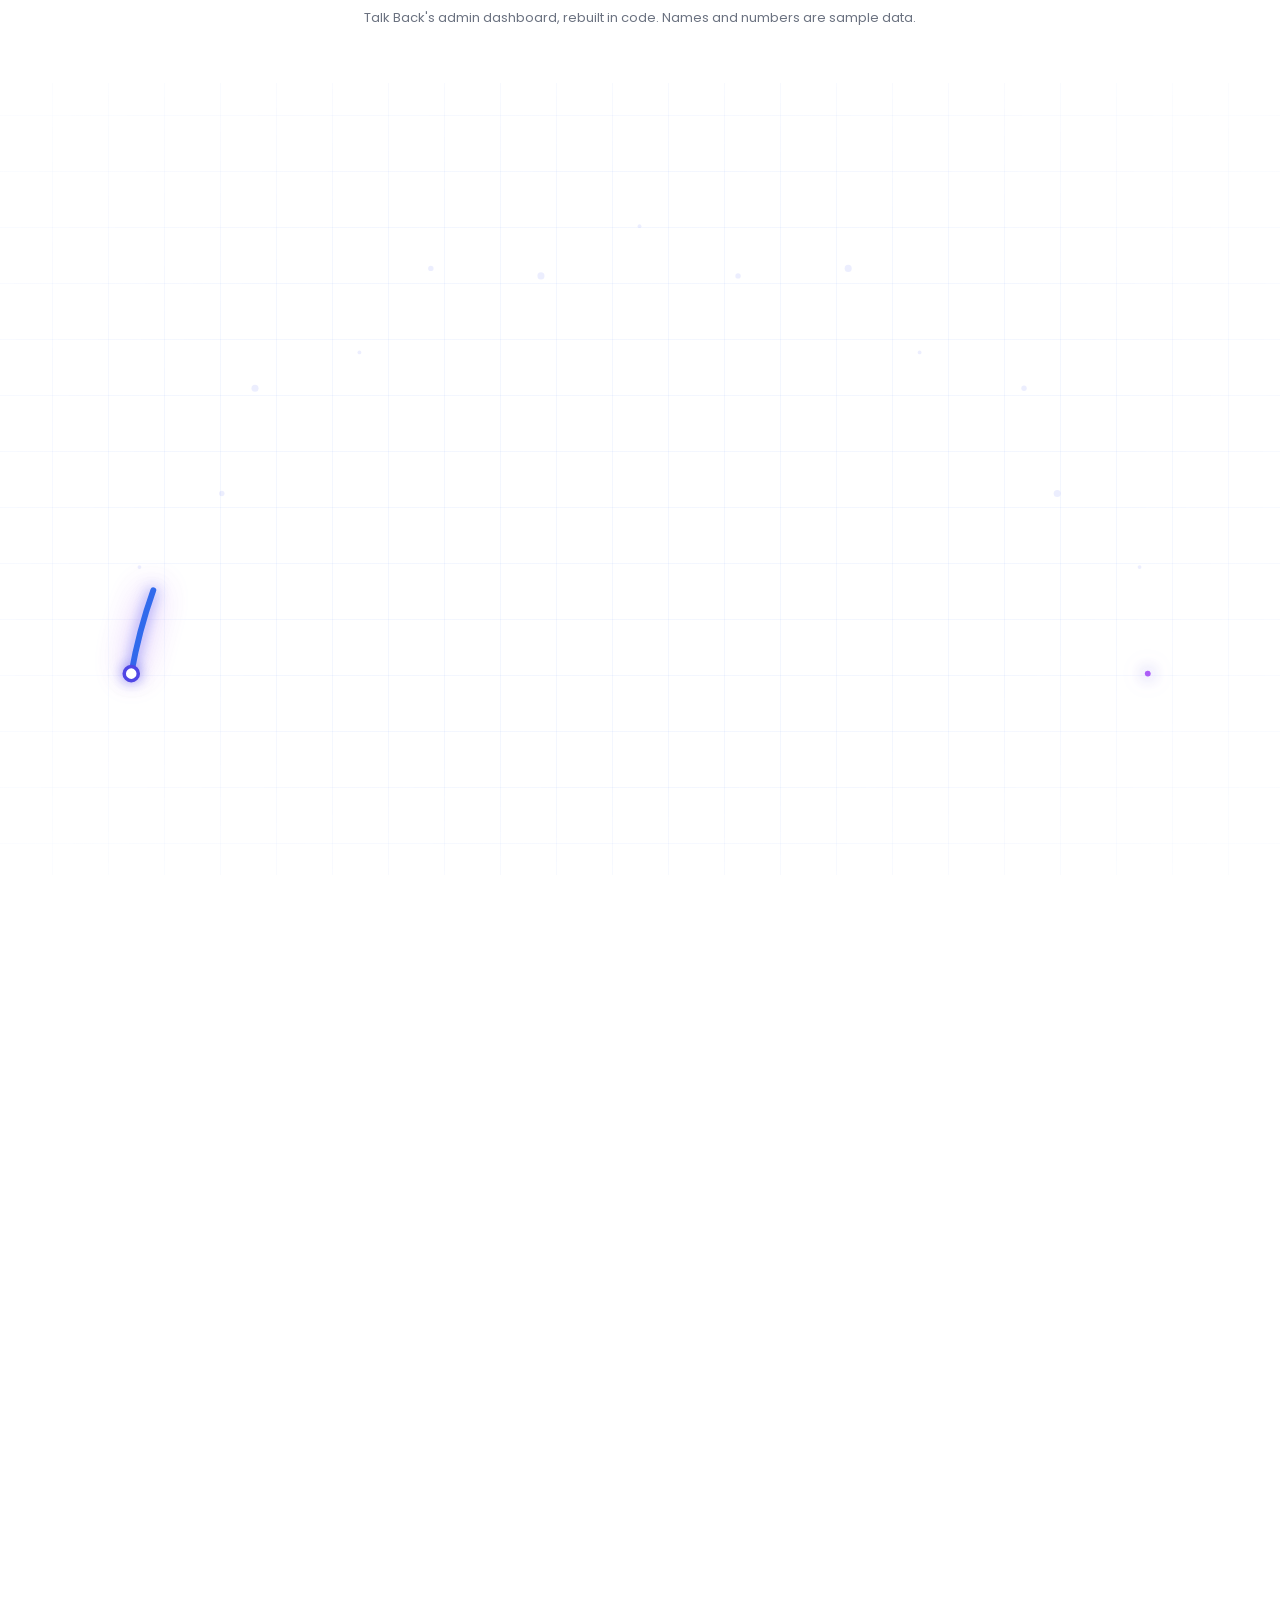
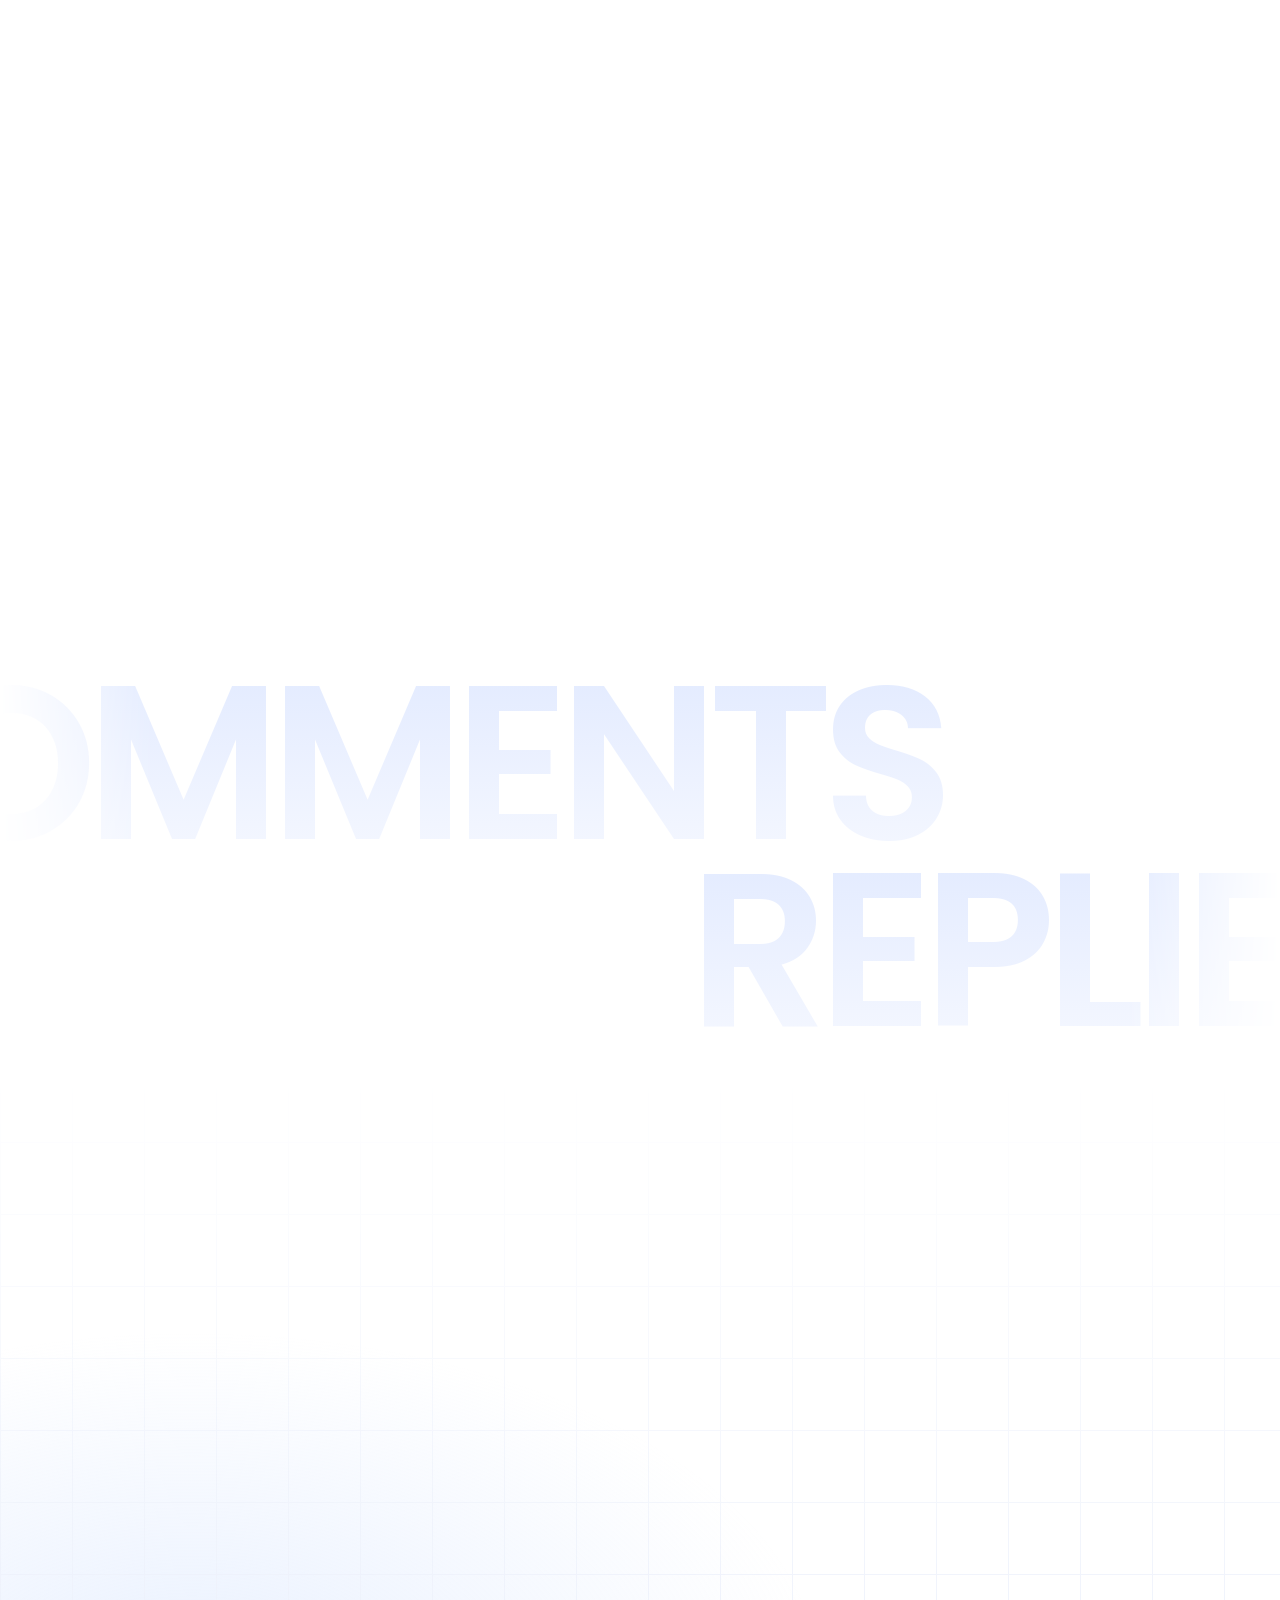
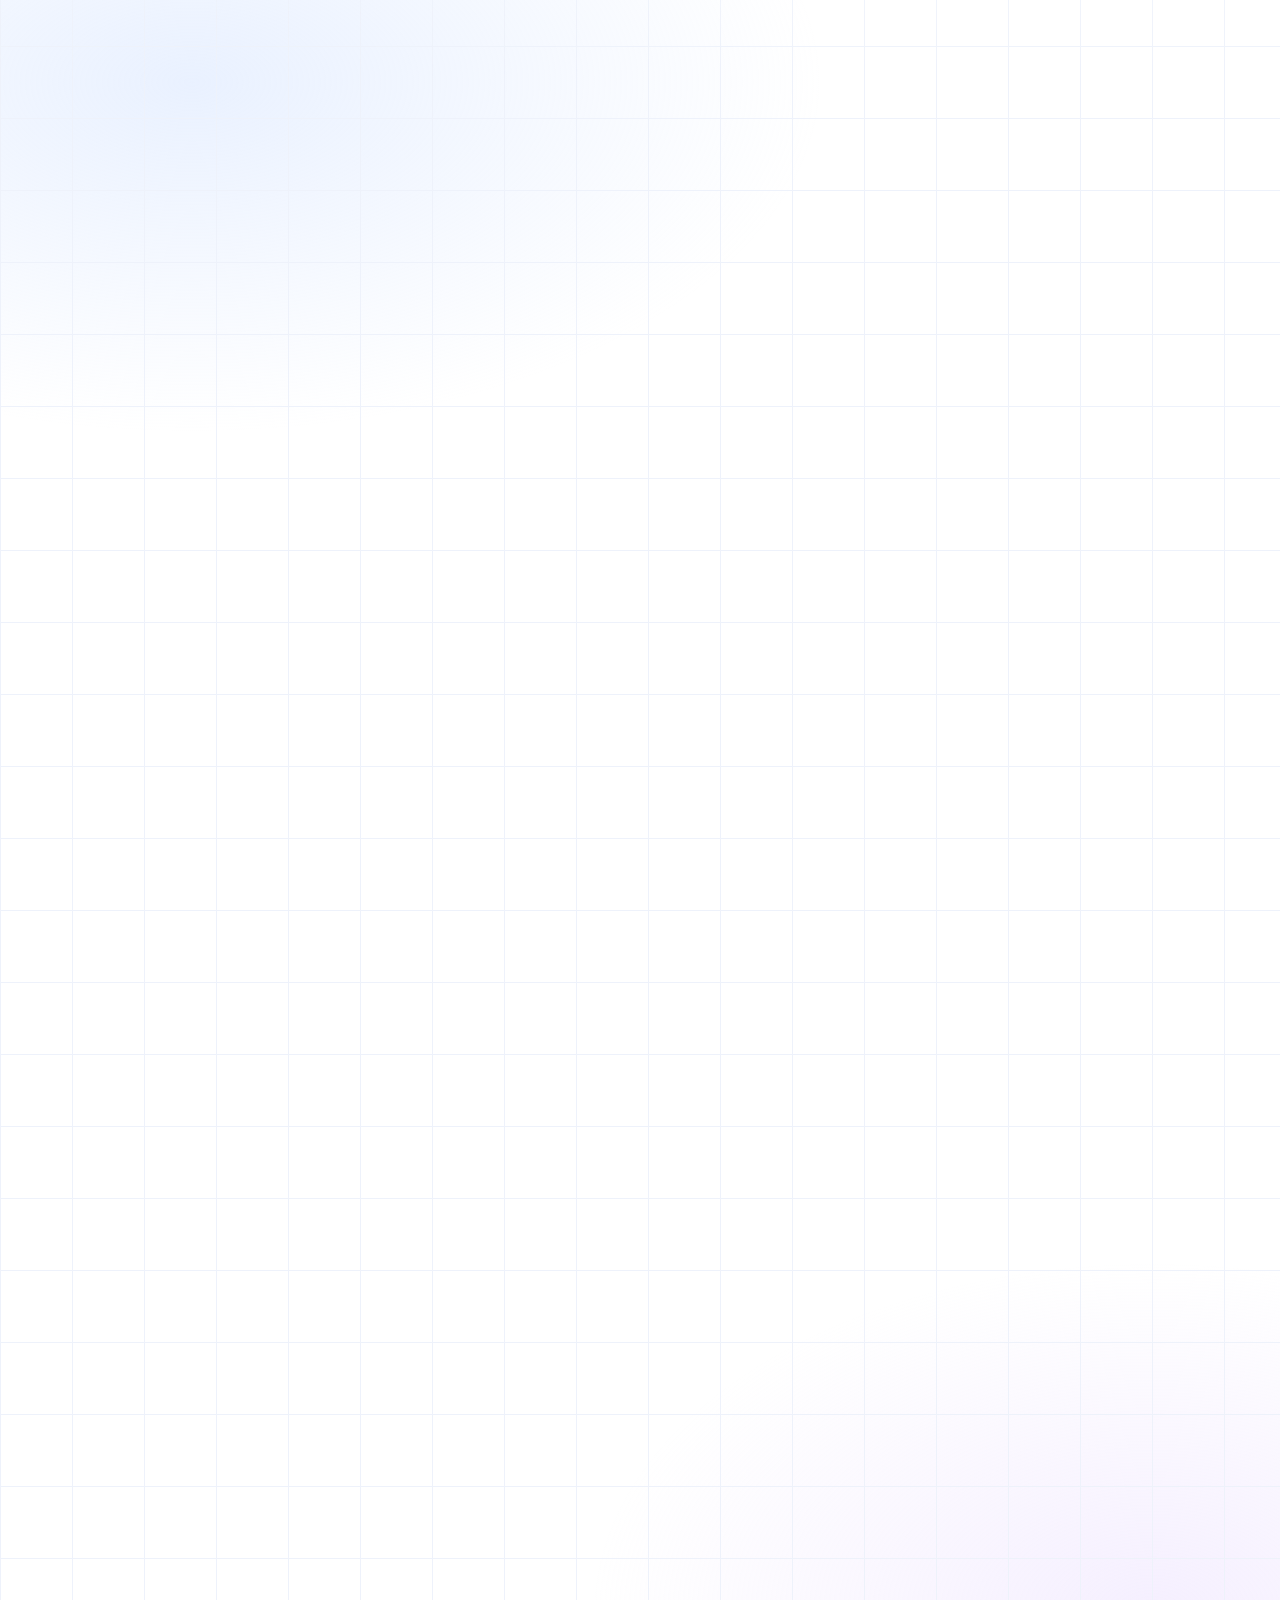
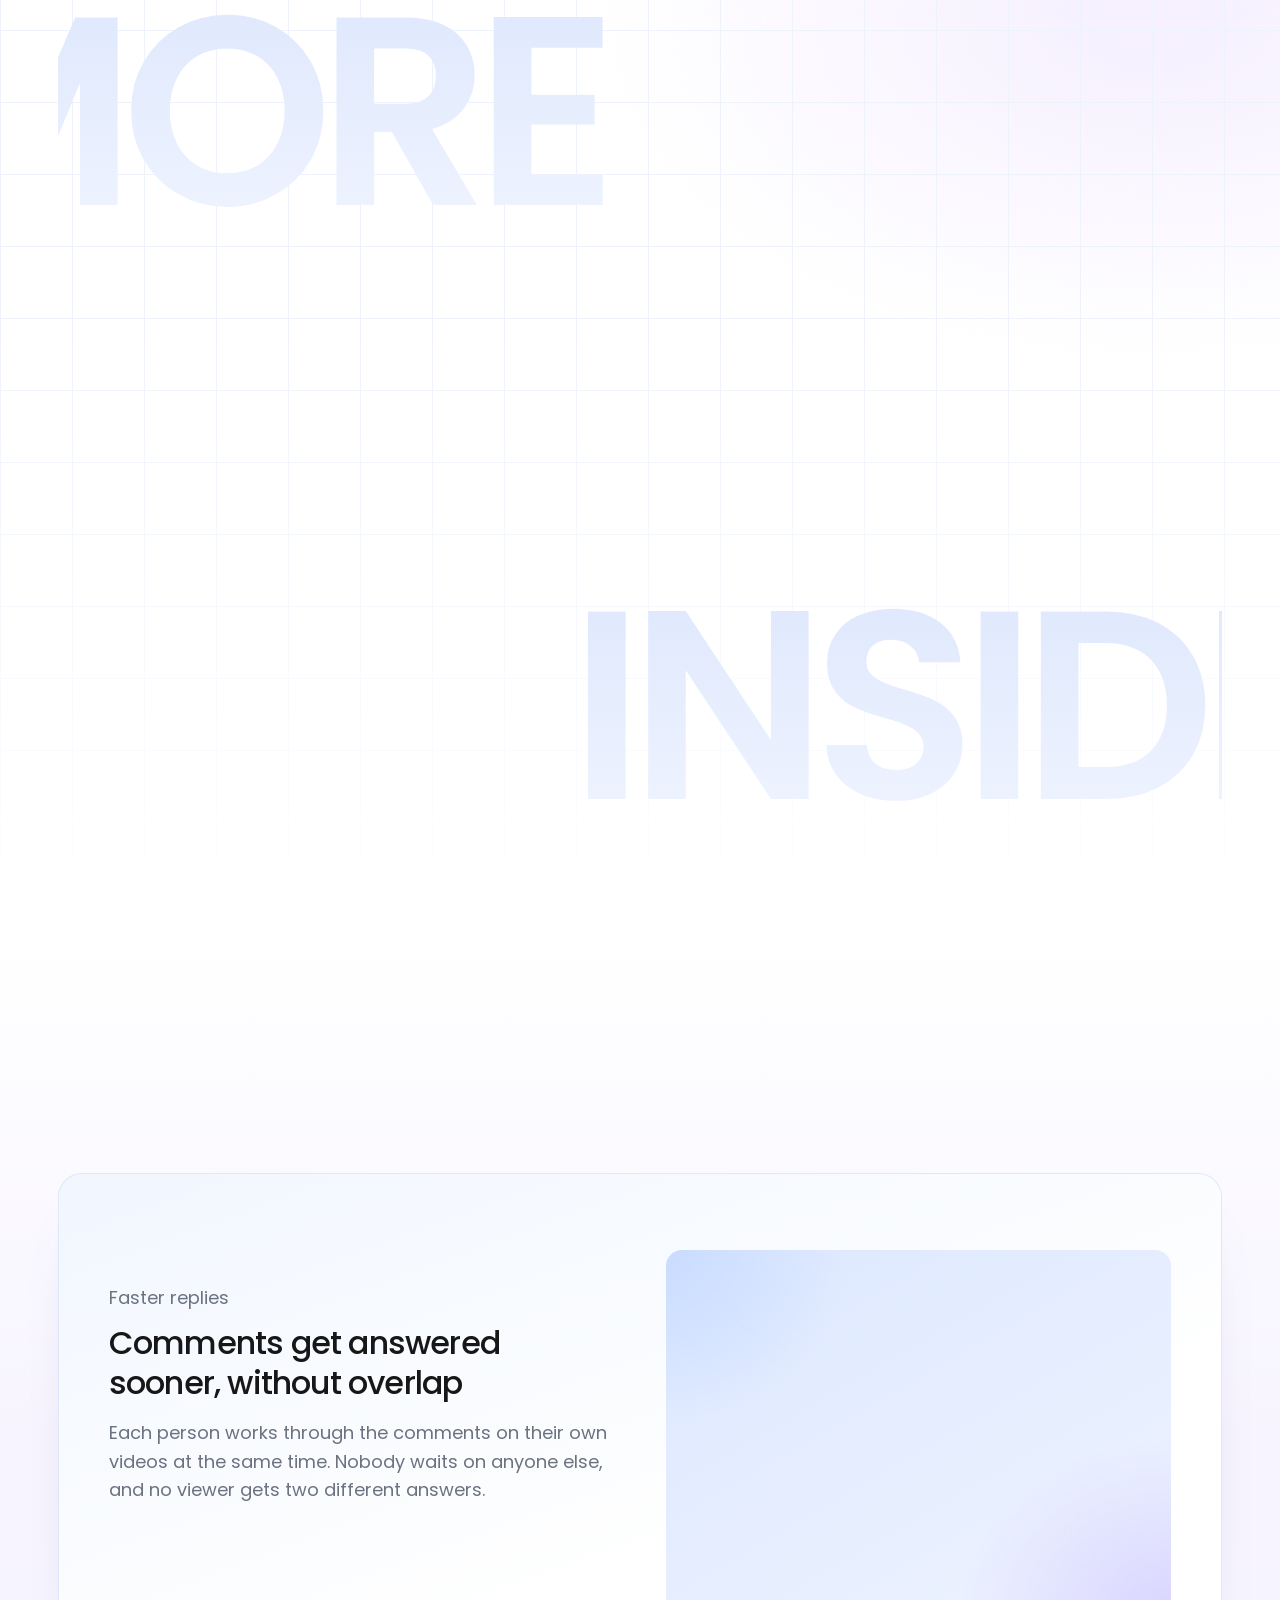
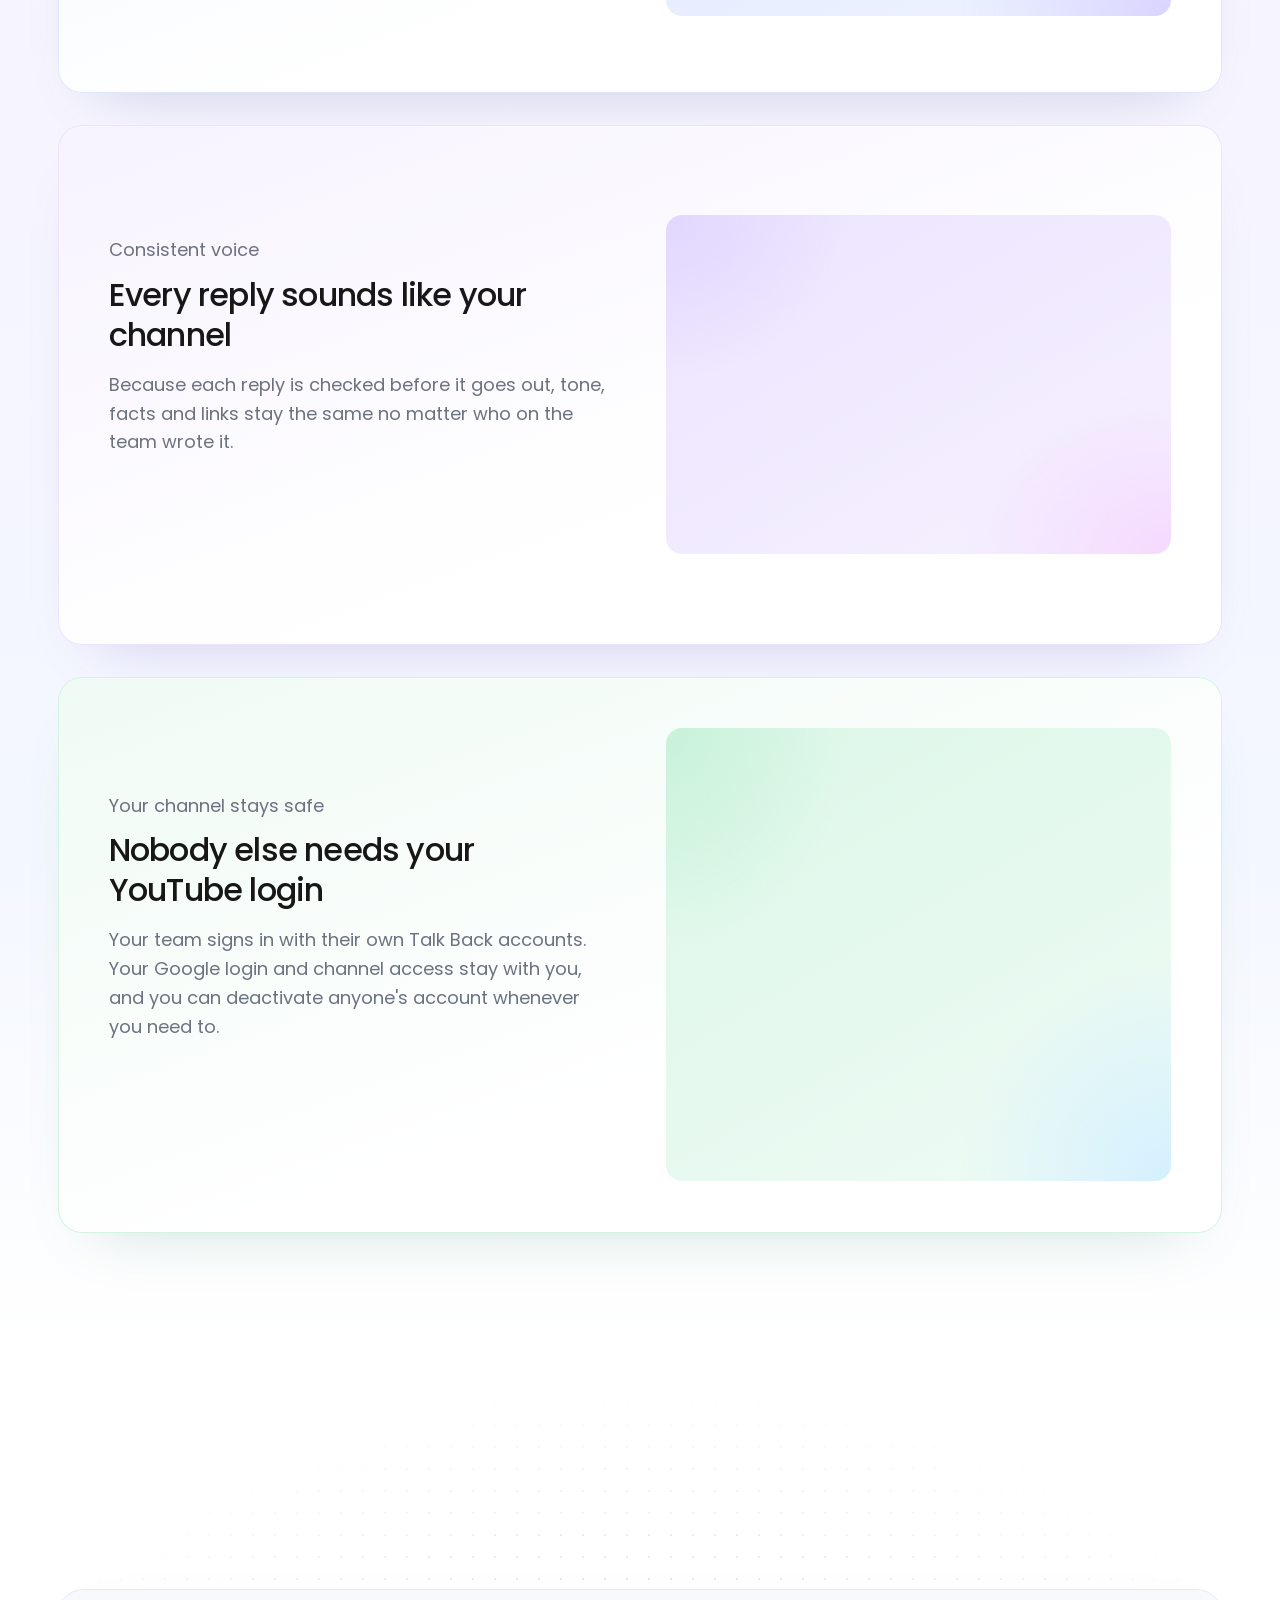
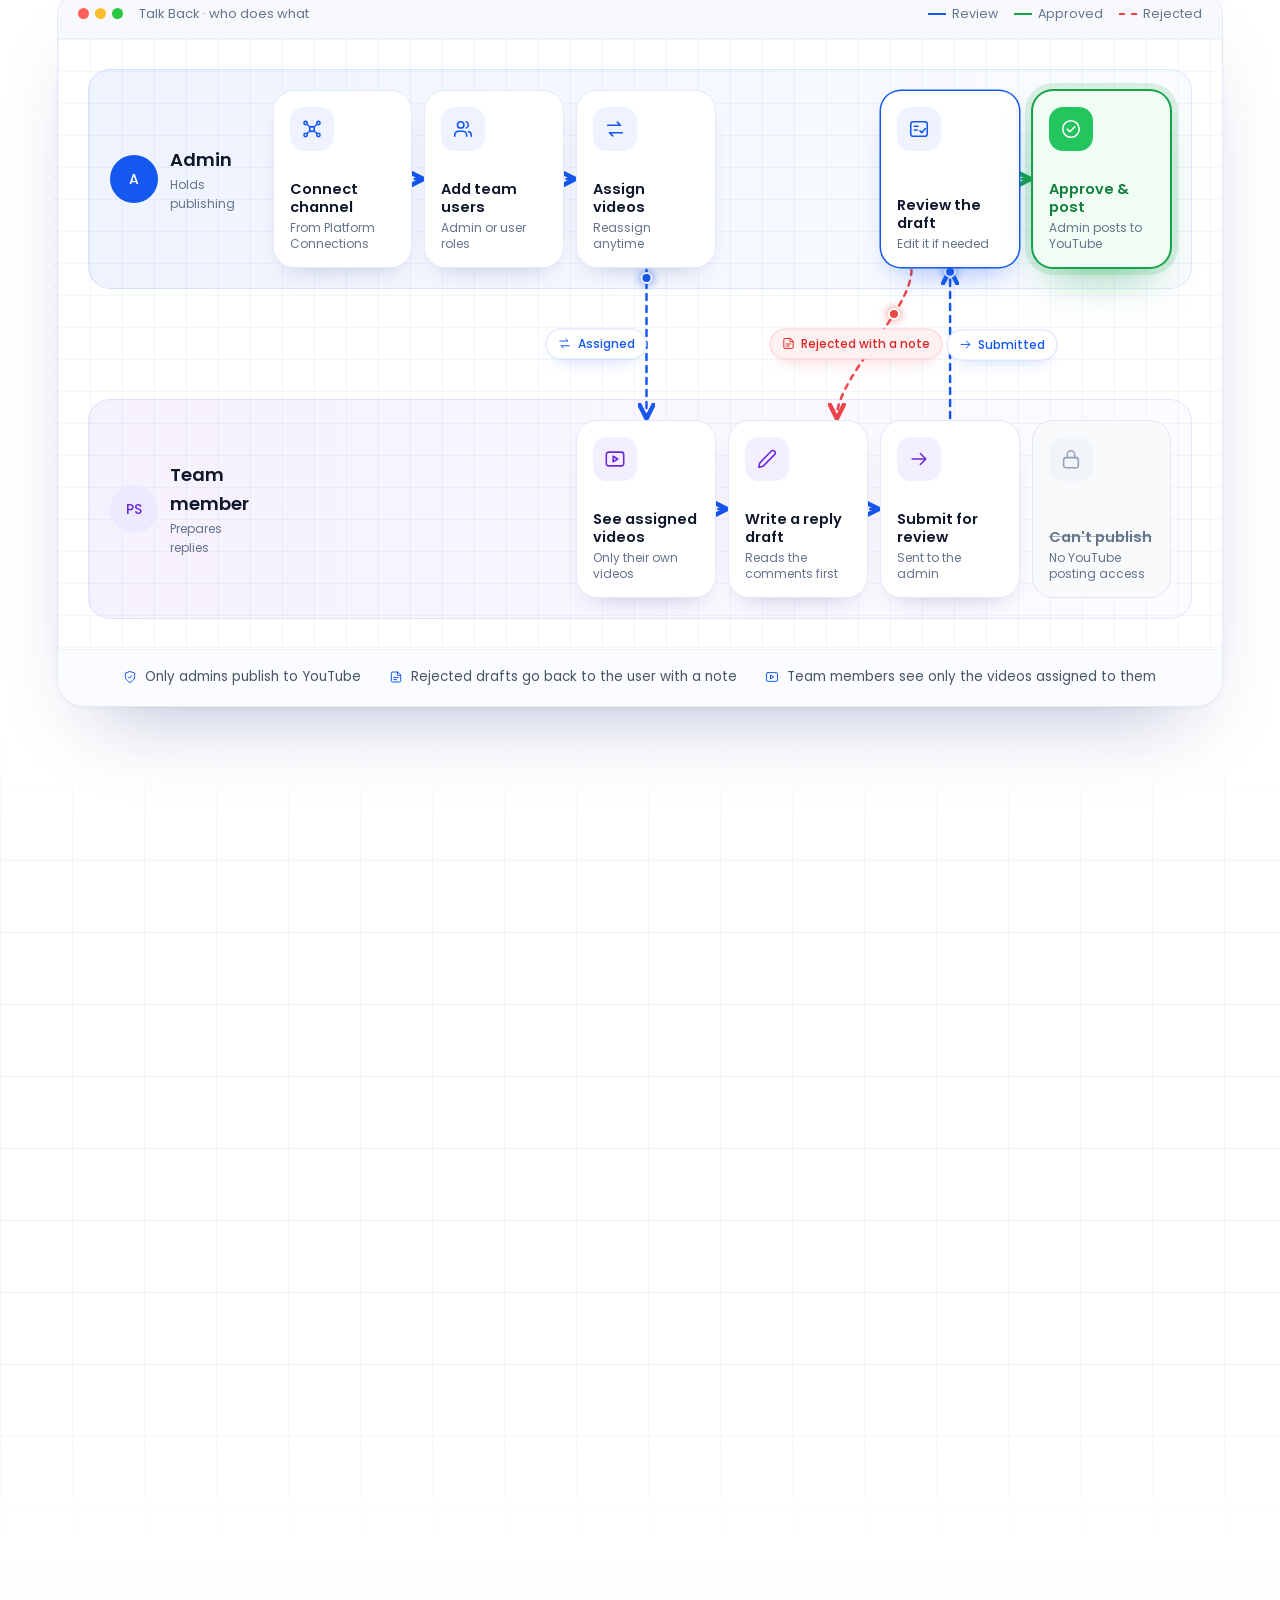
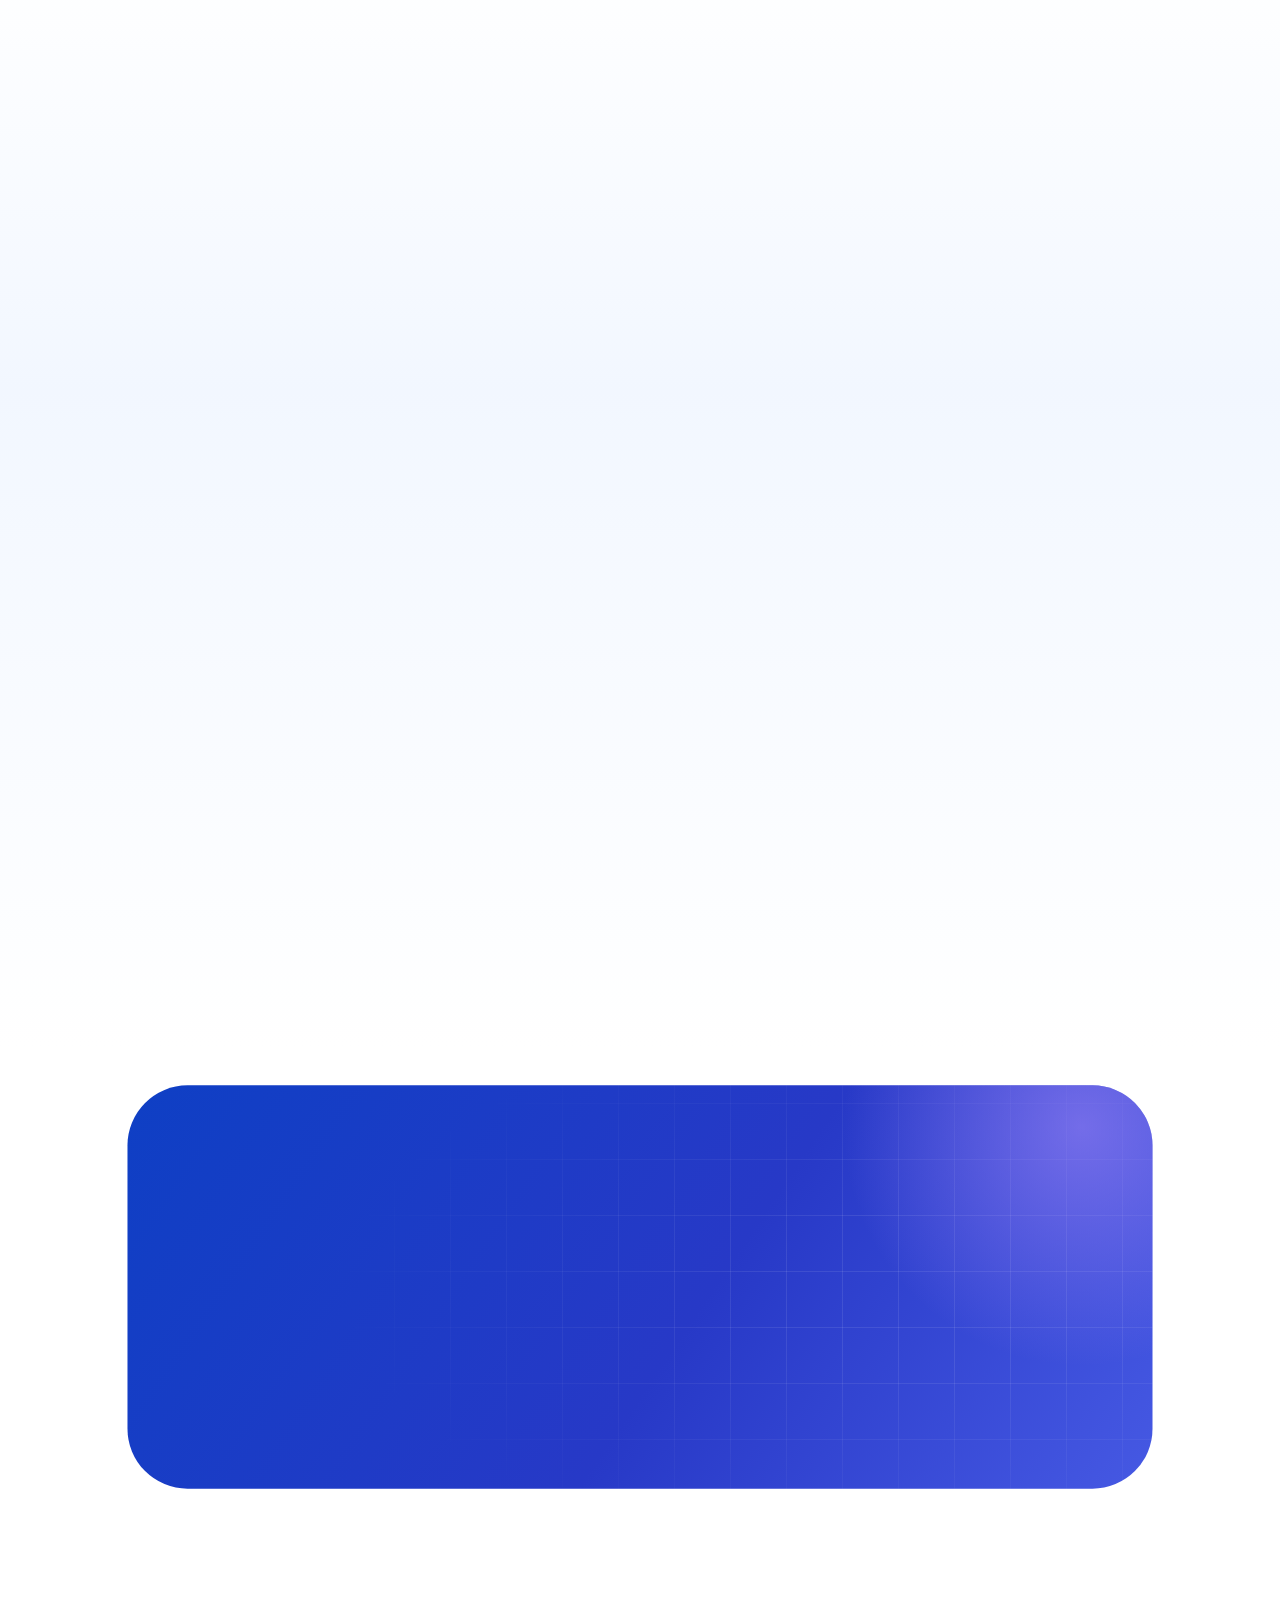
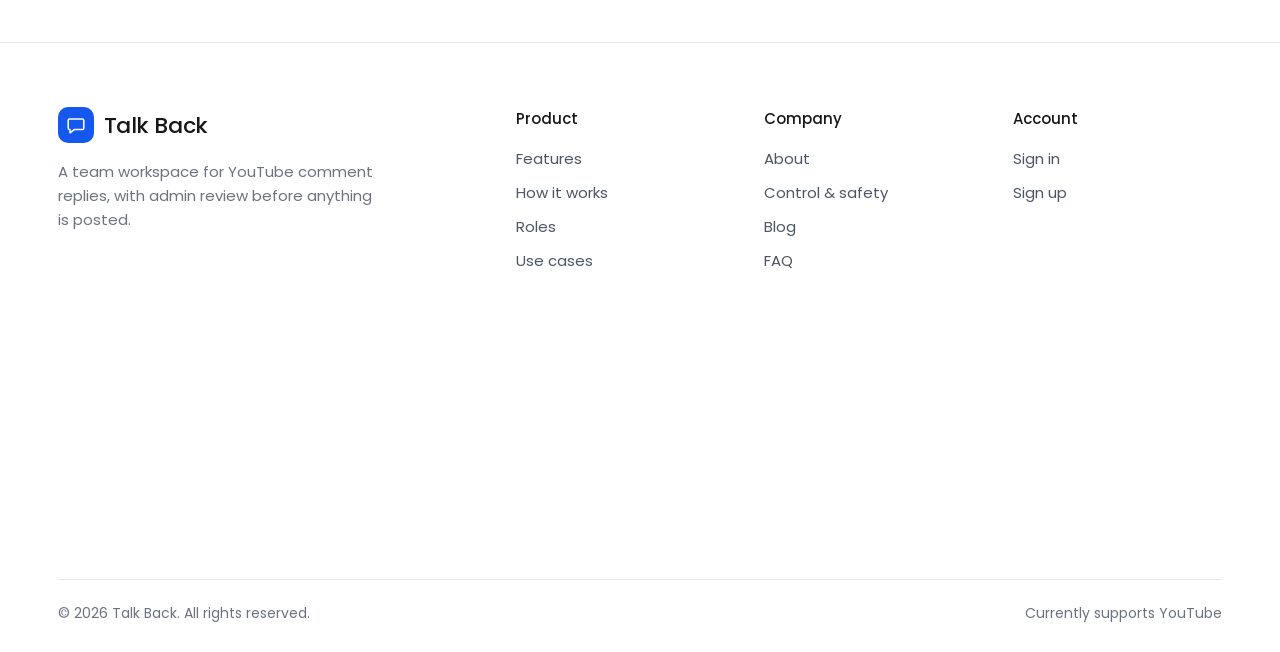
==== commit 6989f007: "CMS: publish page home (index.html)" ====
--- a/index.html
+++ b/index.html
@@ -325,7 +325,7 @@
 </span>
 
 <span class="line">
-  <span class="line__in">Approve h. Reply. All in One Place.demo</span>
+  <span class="line__in">Approve h. Reply. All in One Place.demo yu</span>
 </span>
 
 <span class="line line--soft">
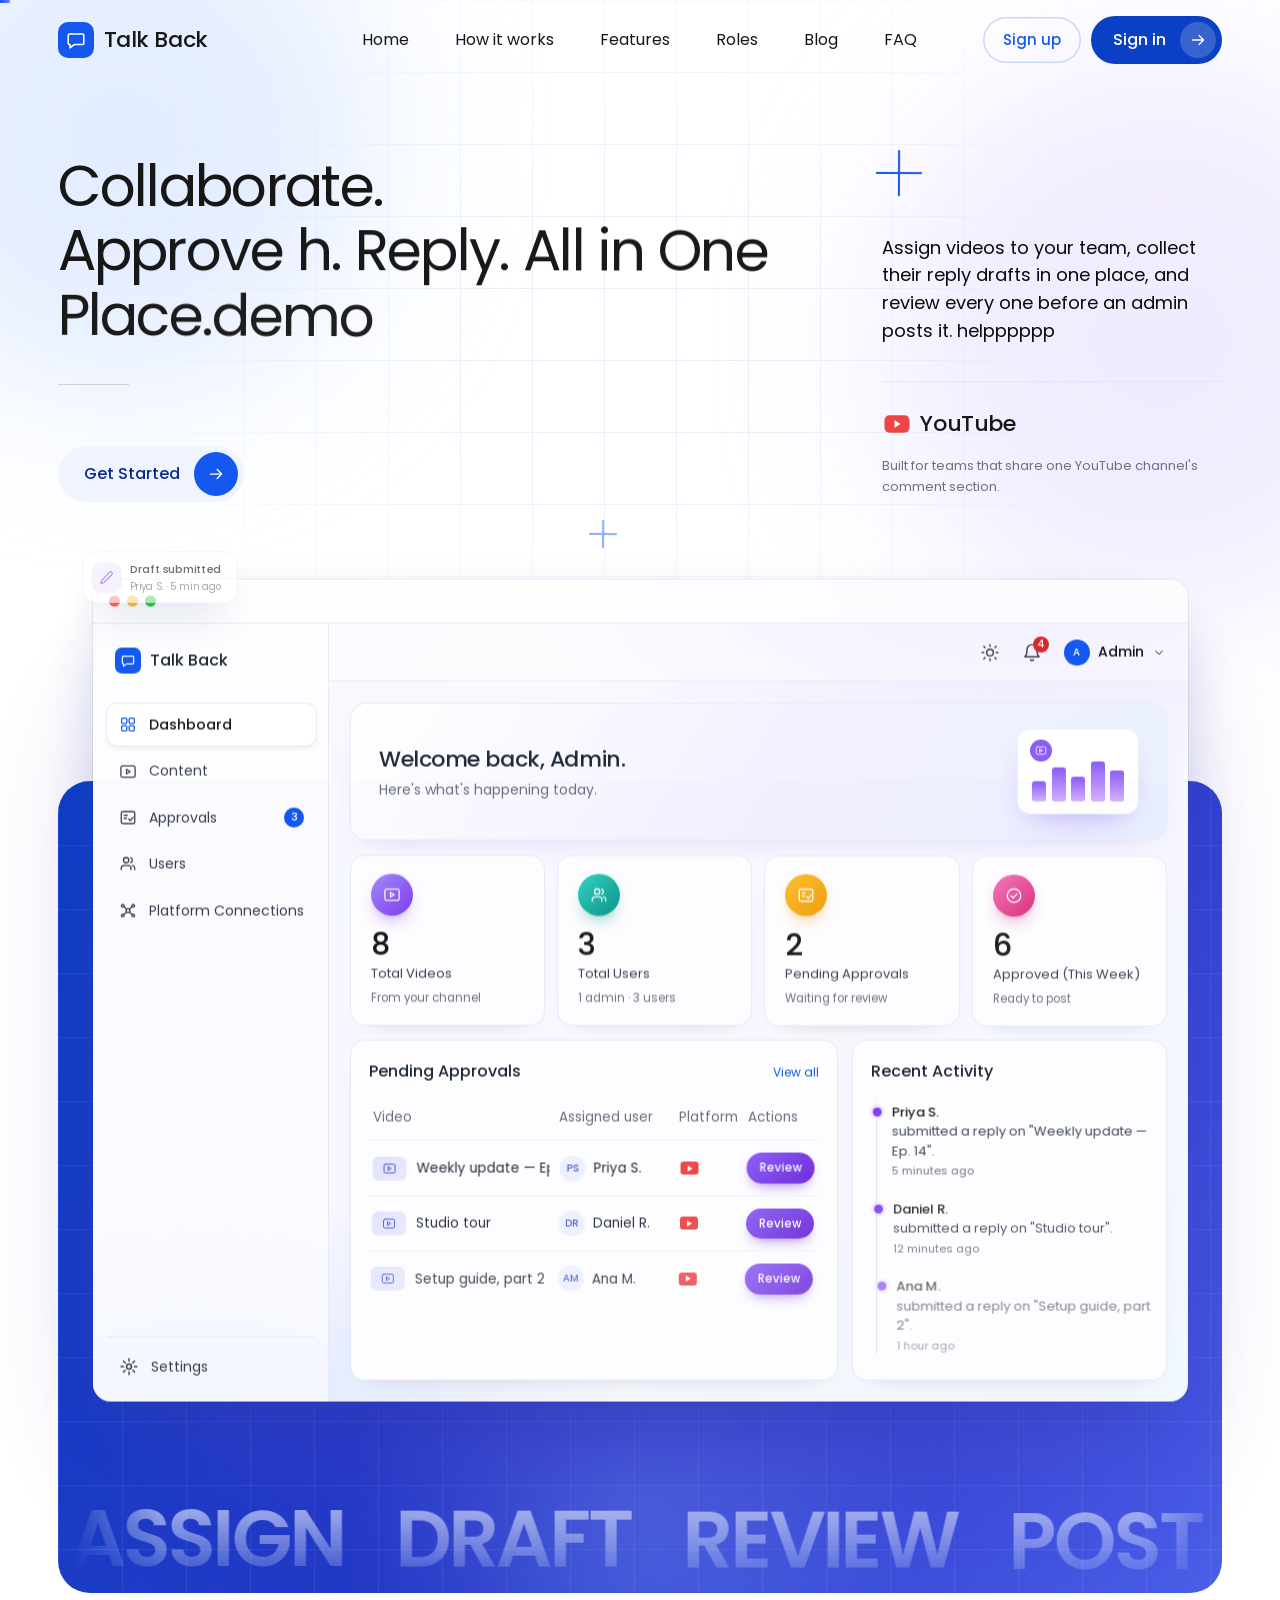
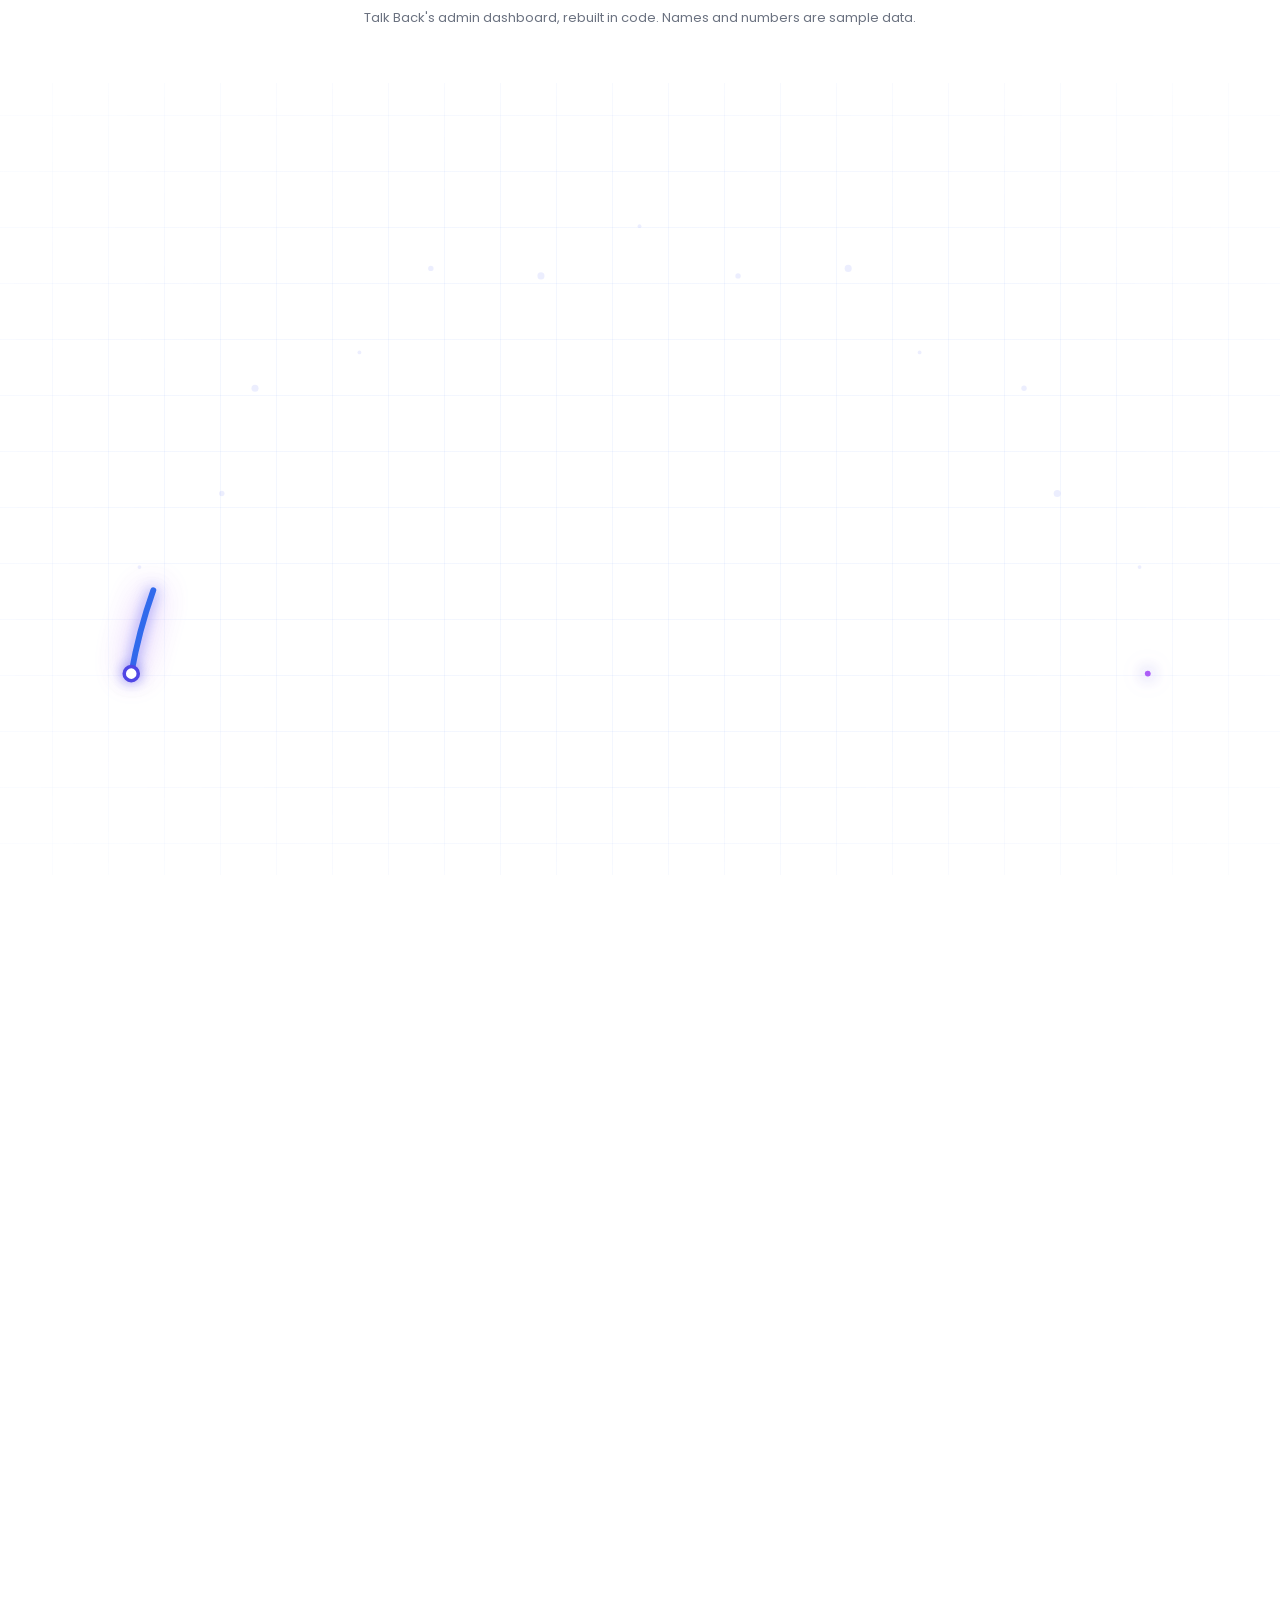
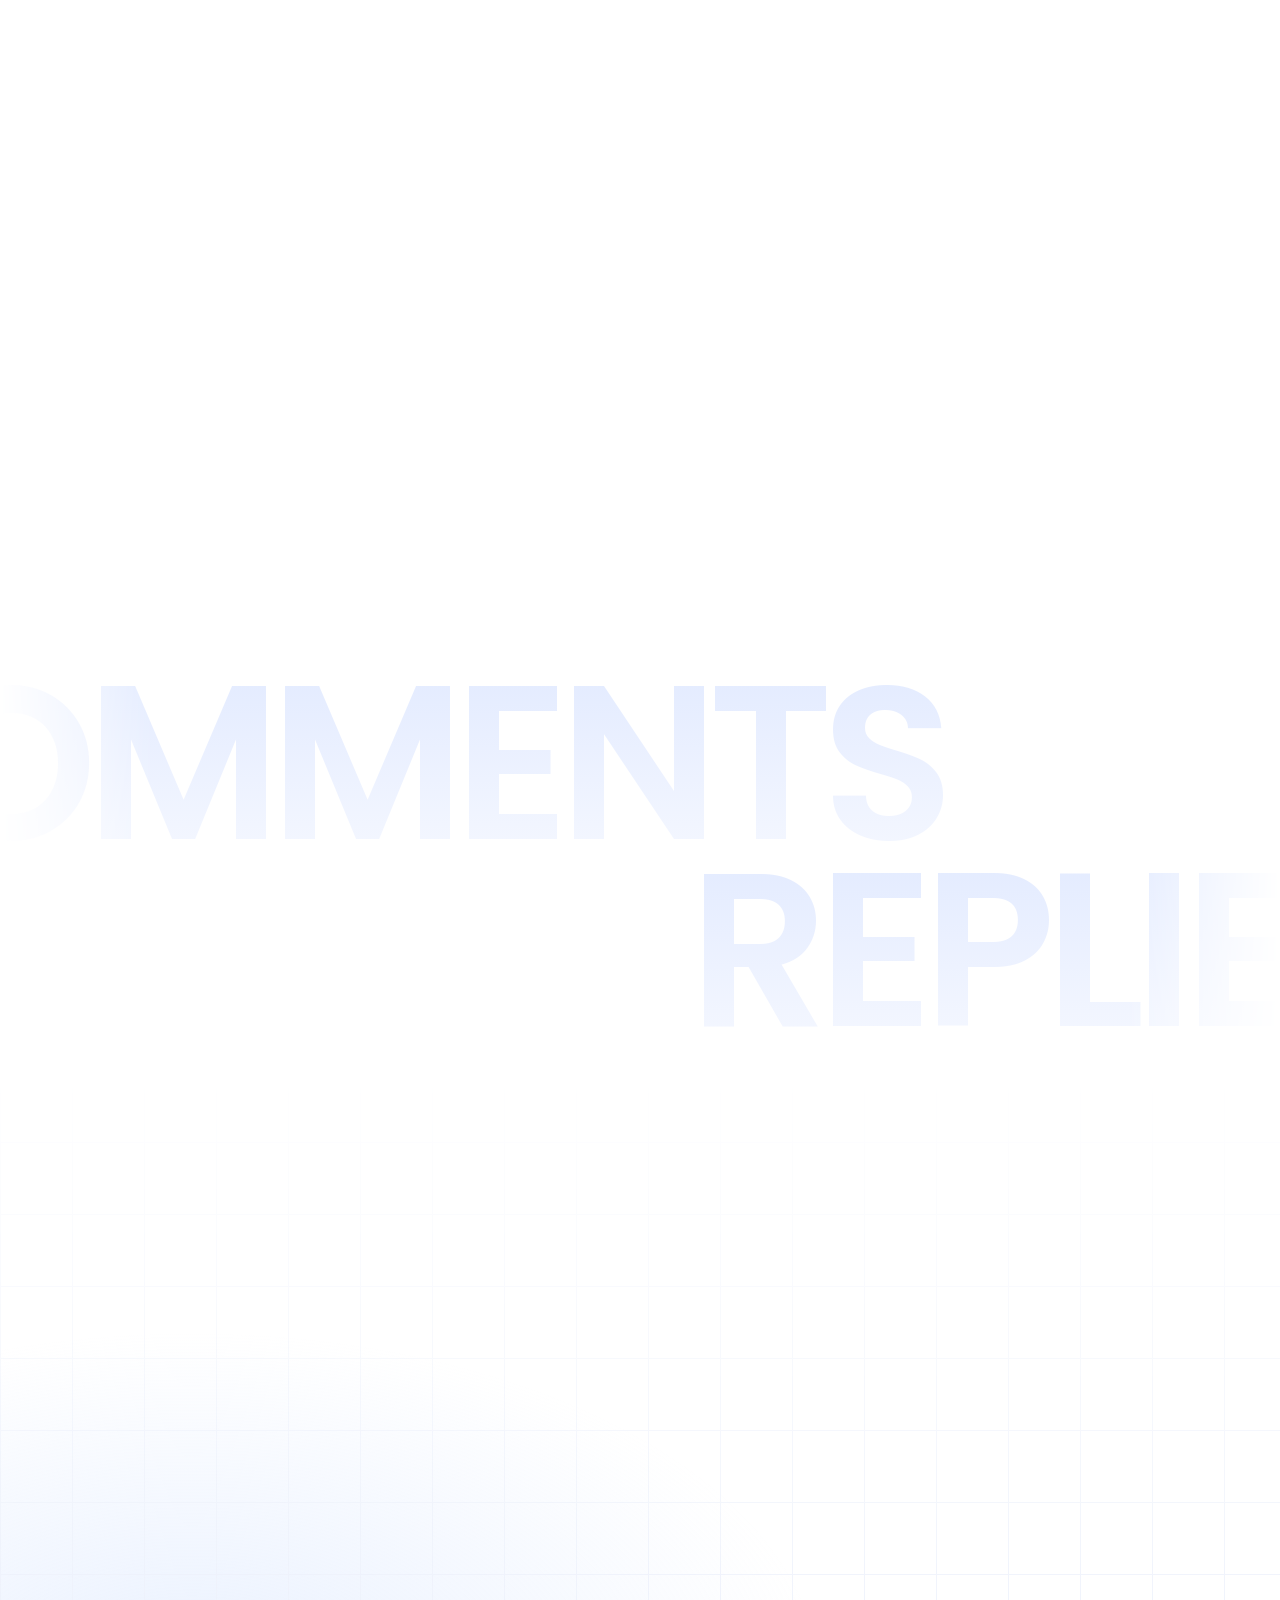
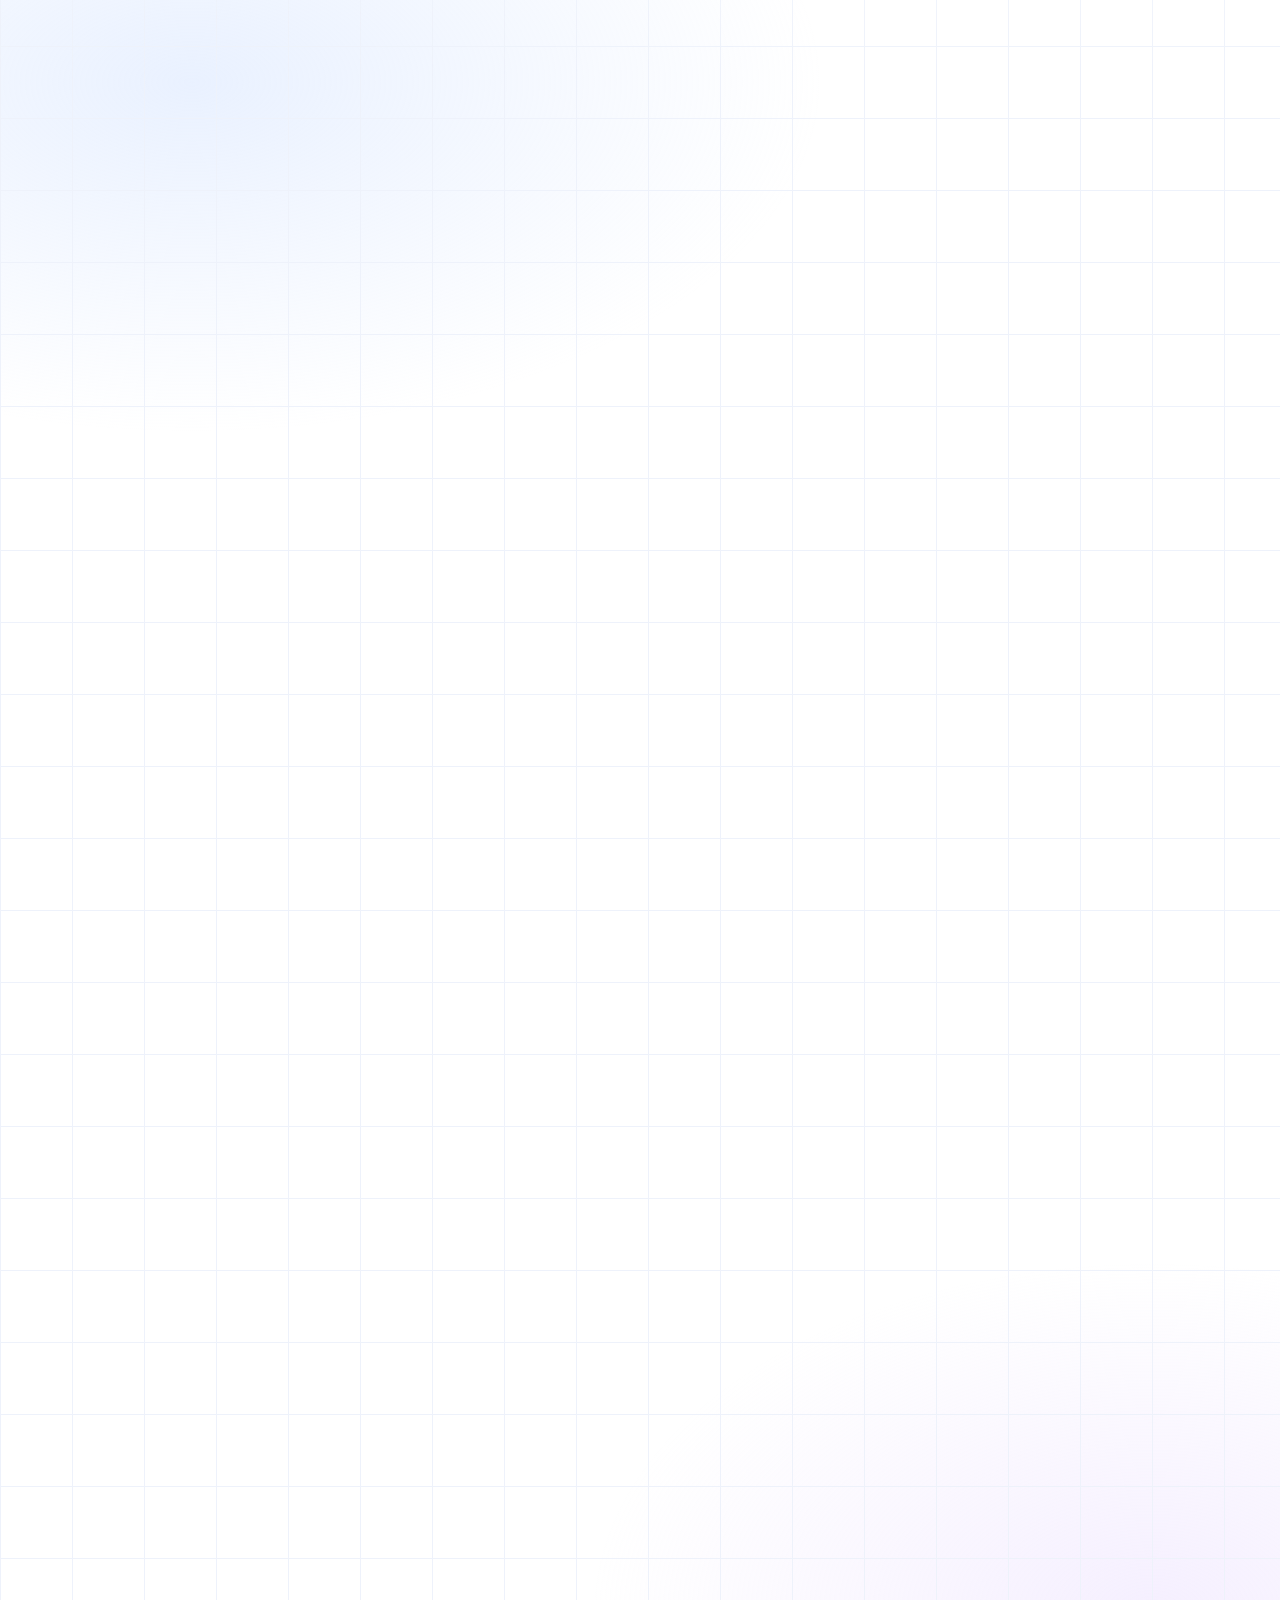
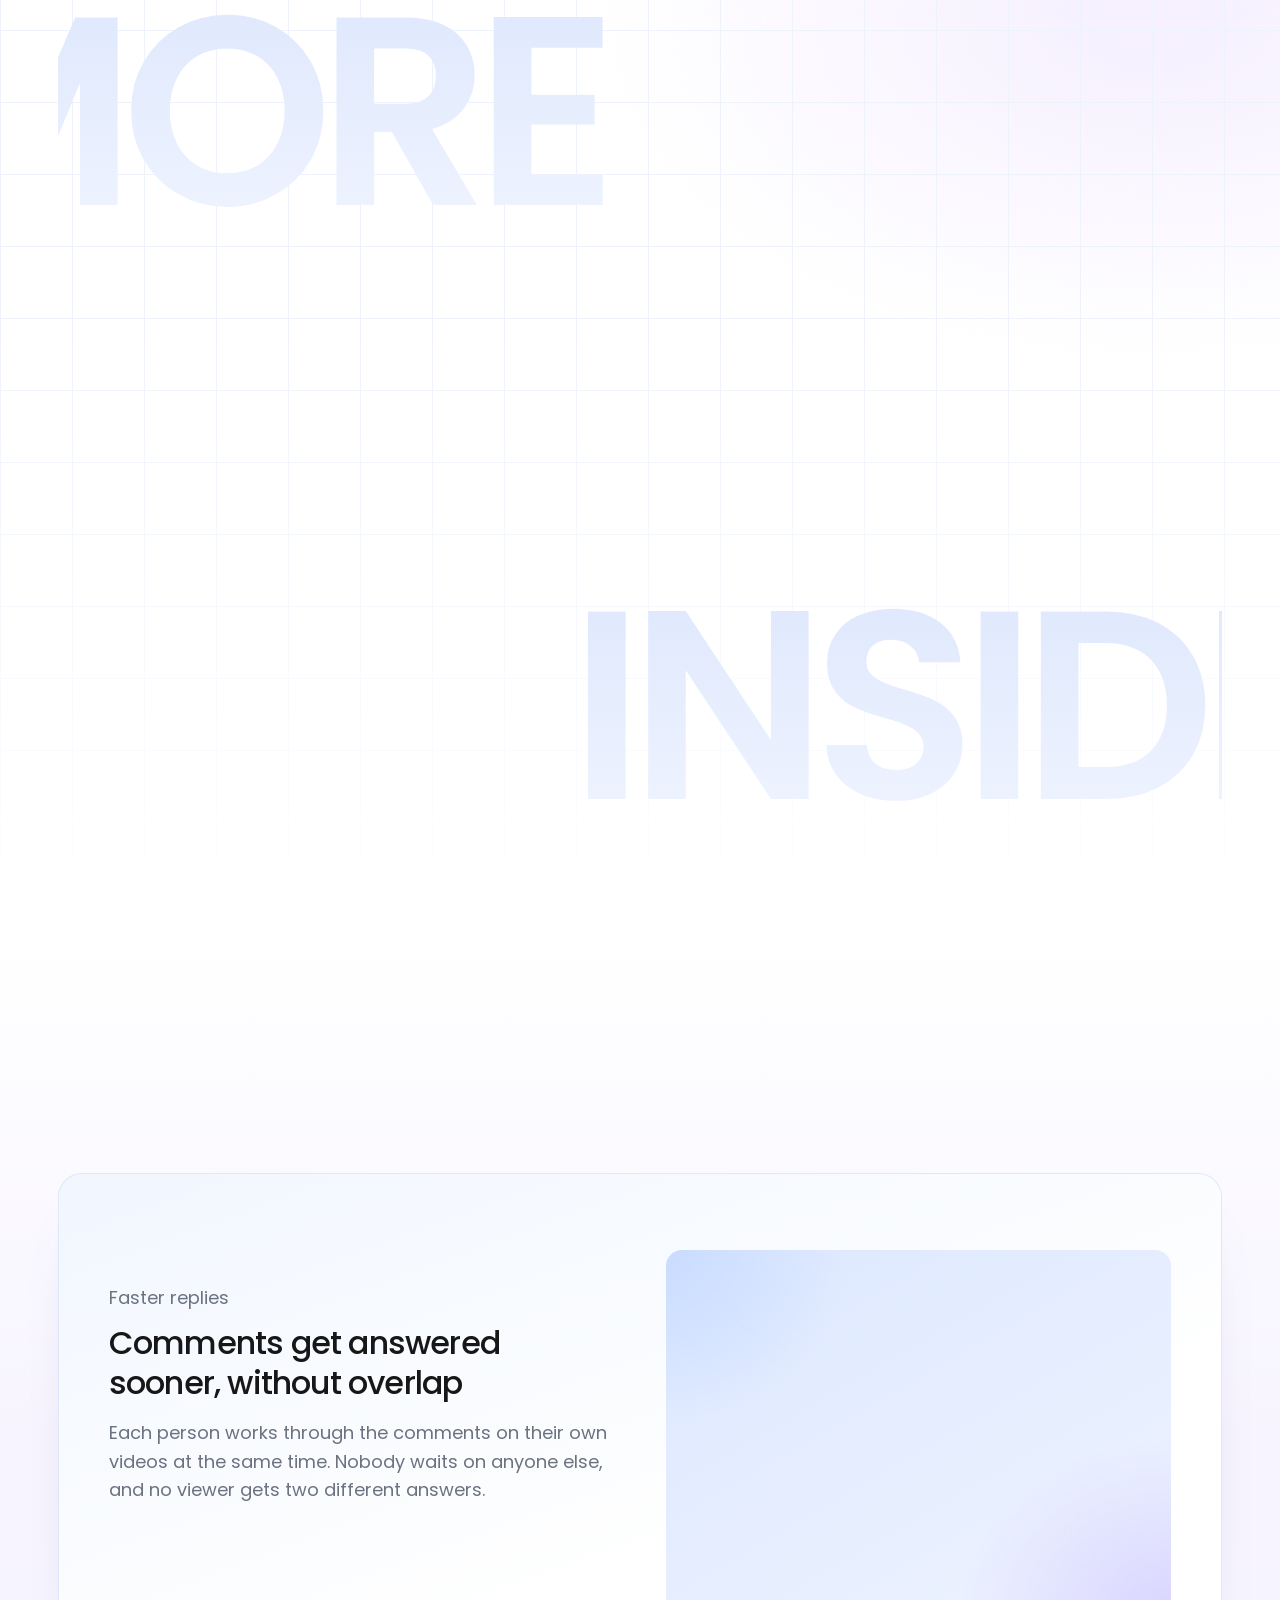
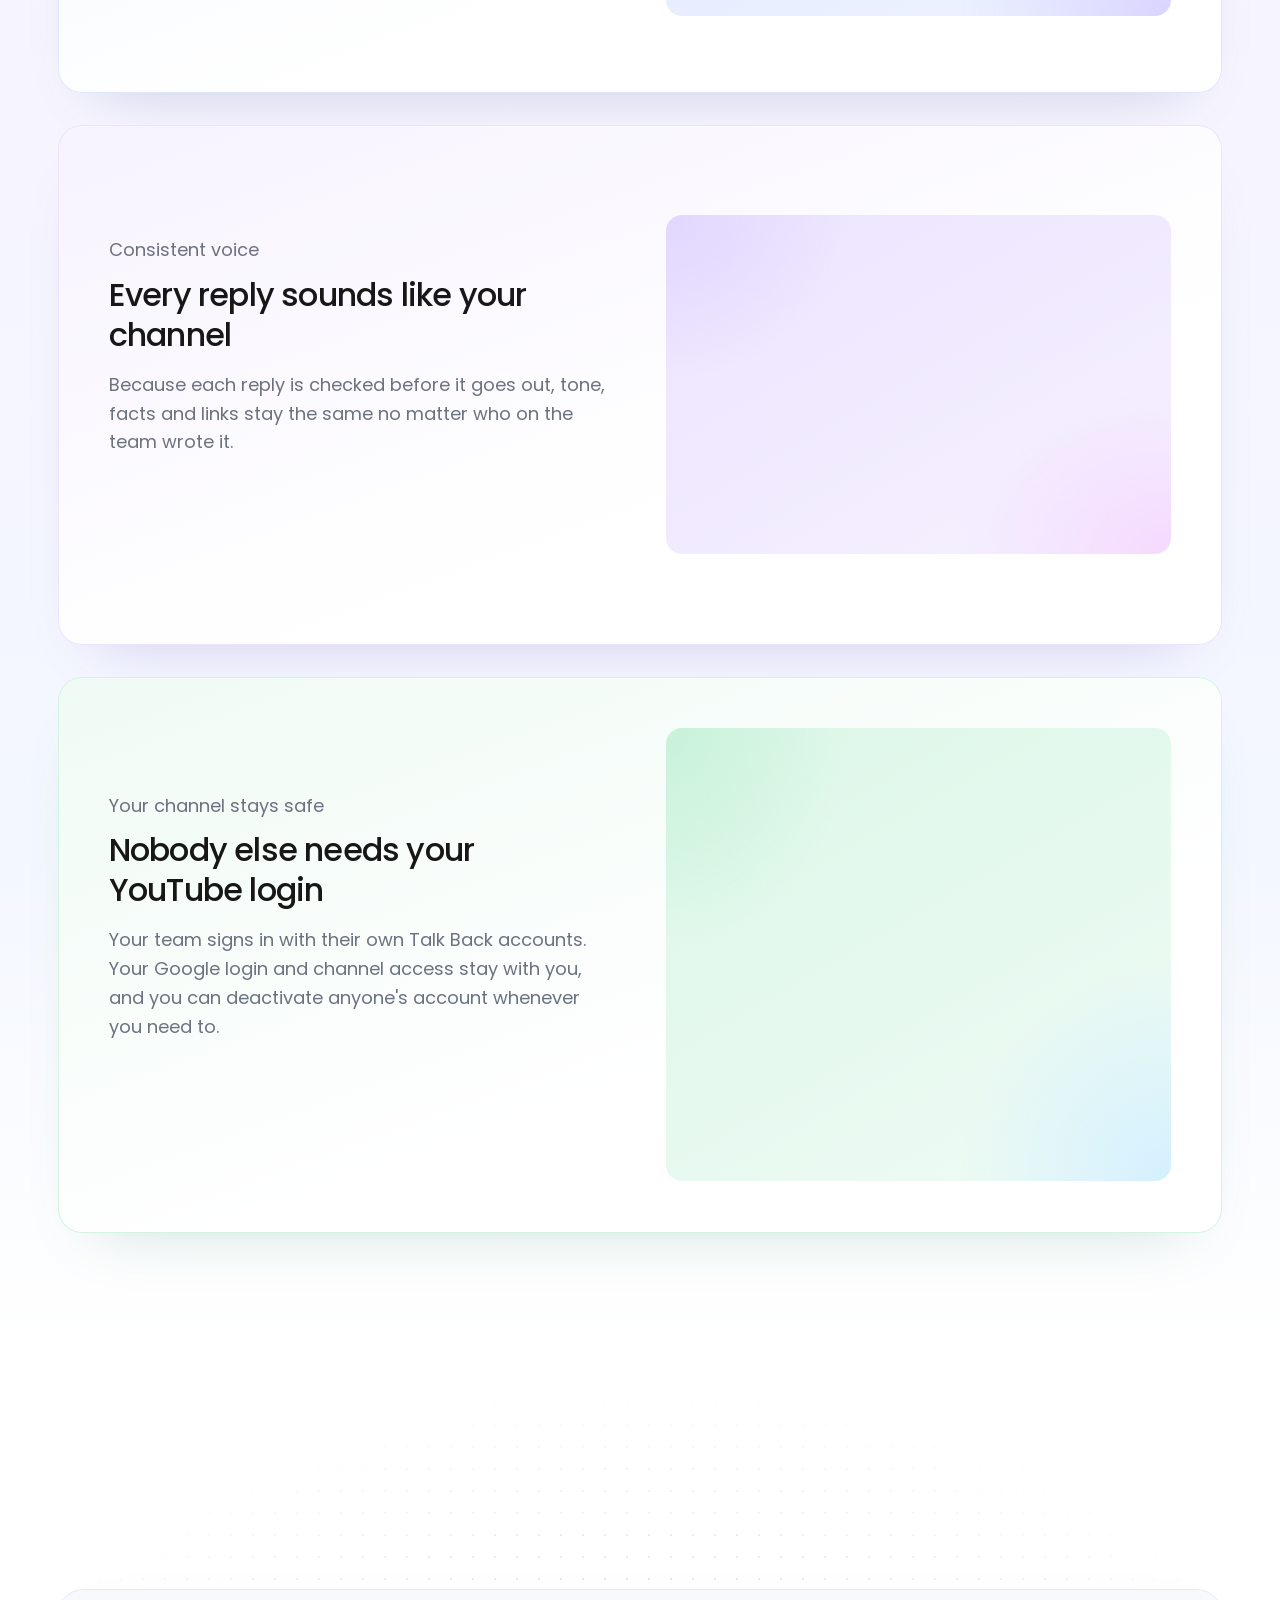
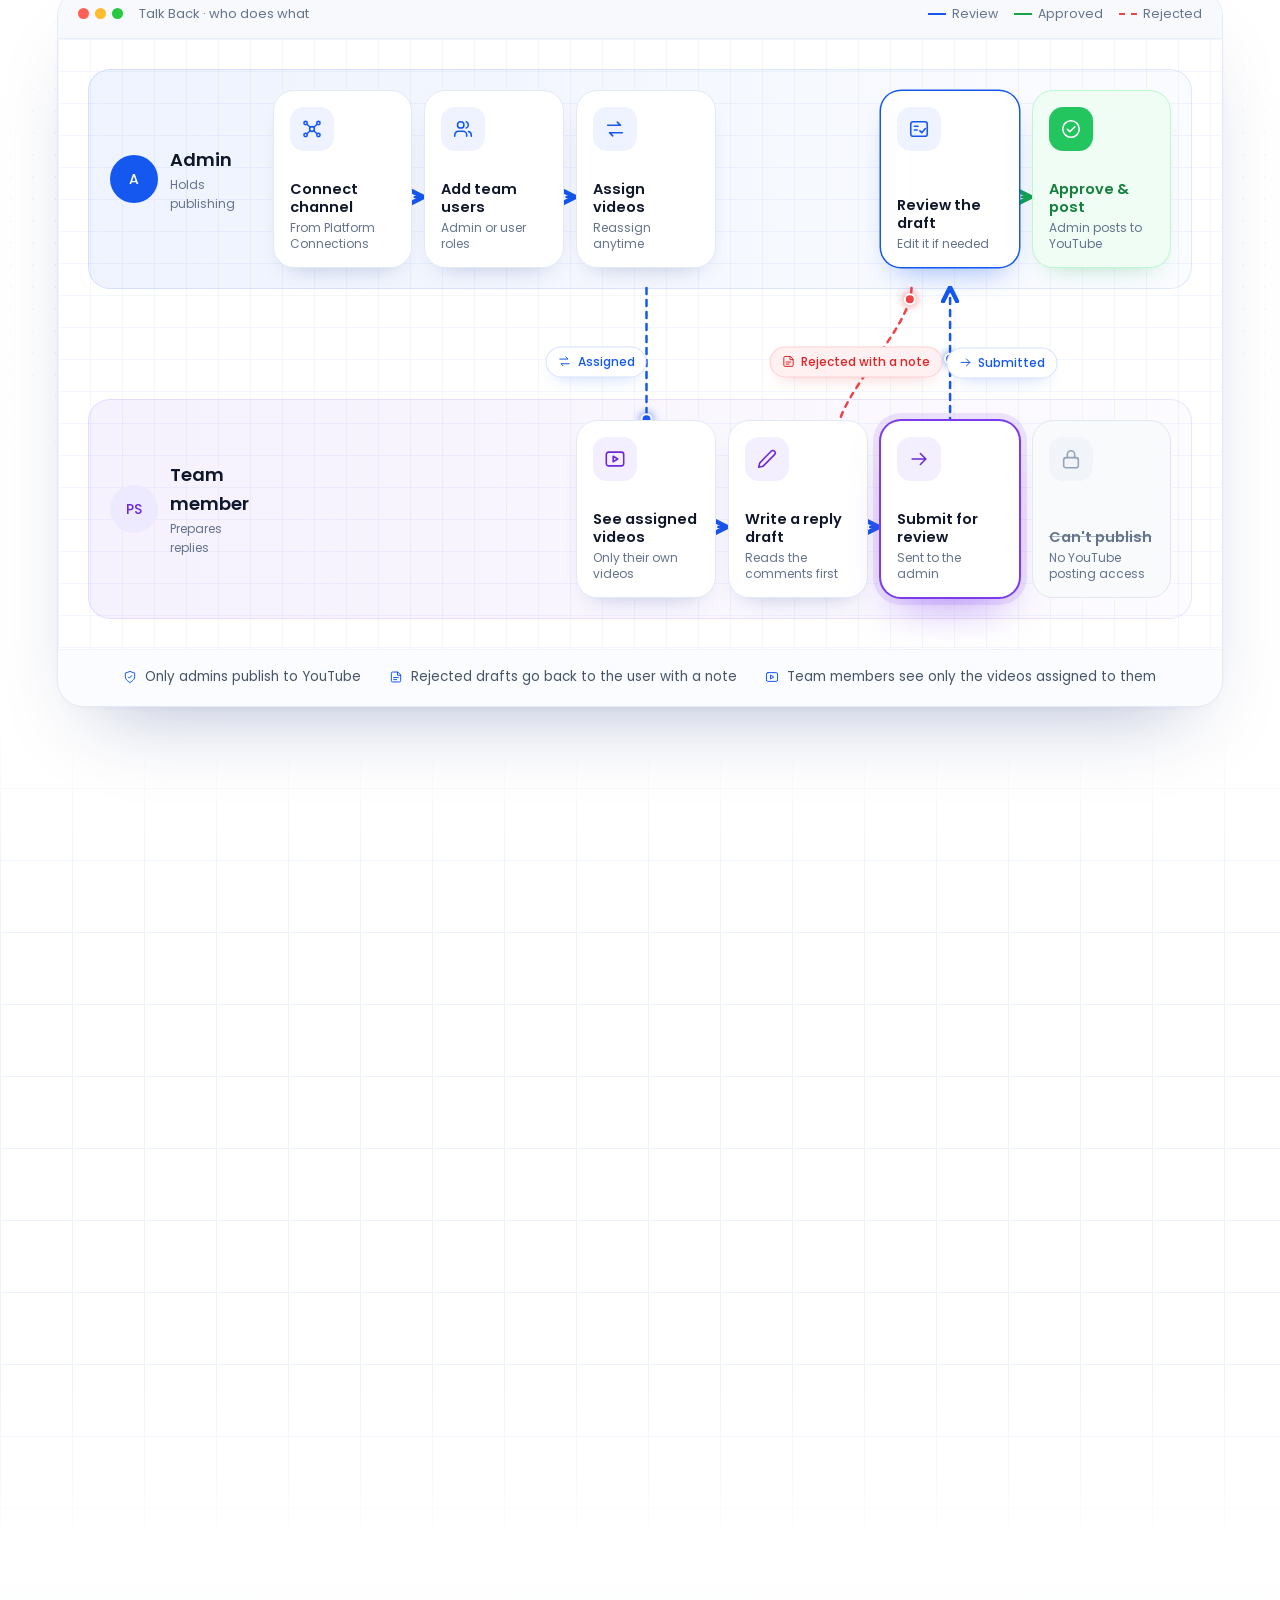
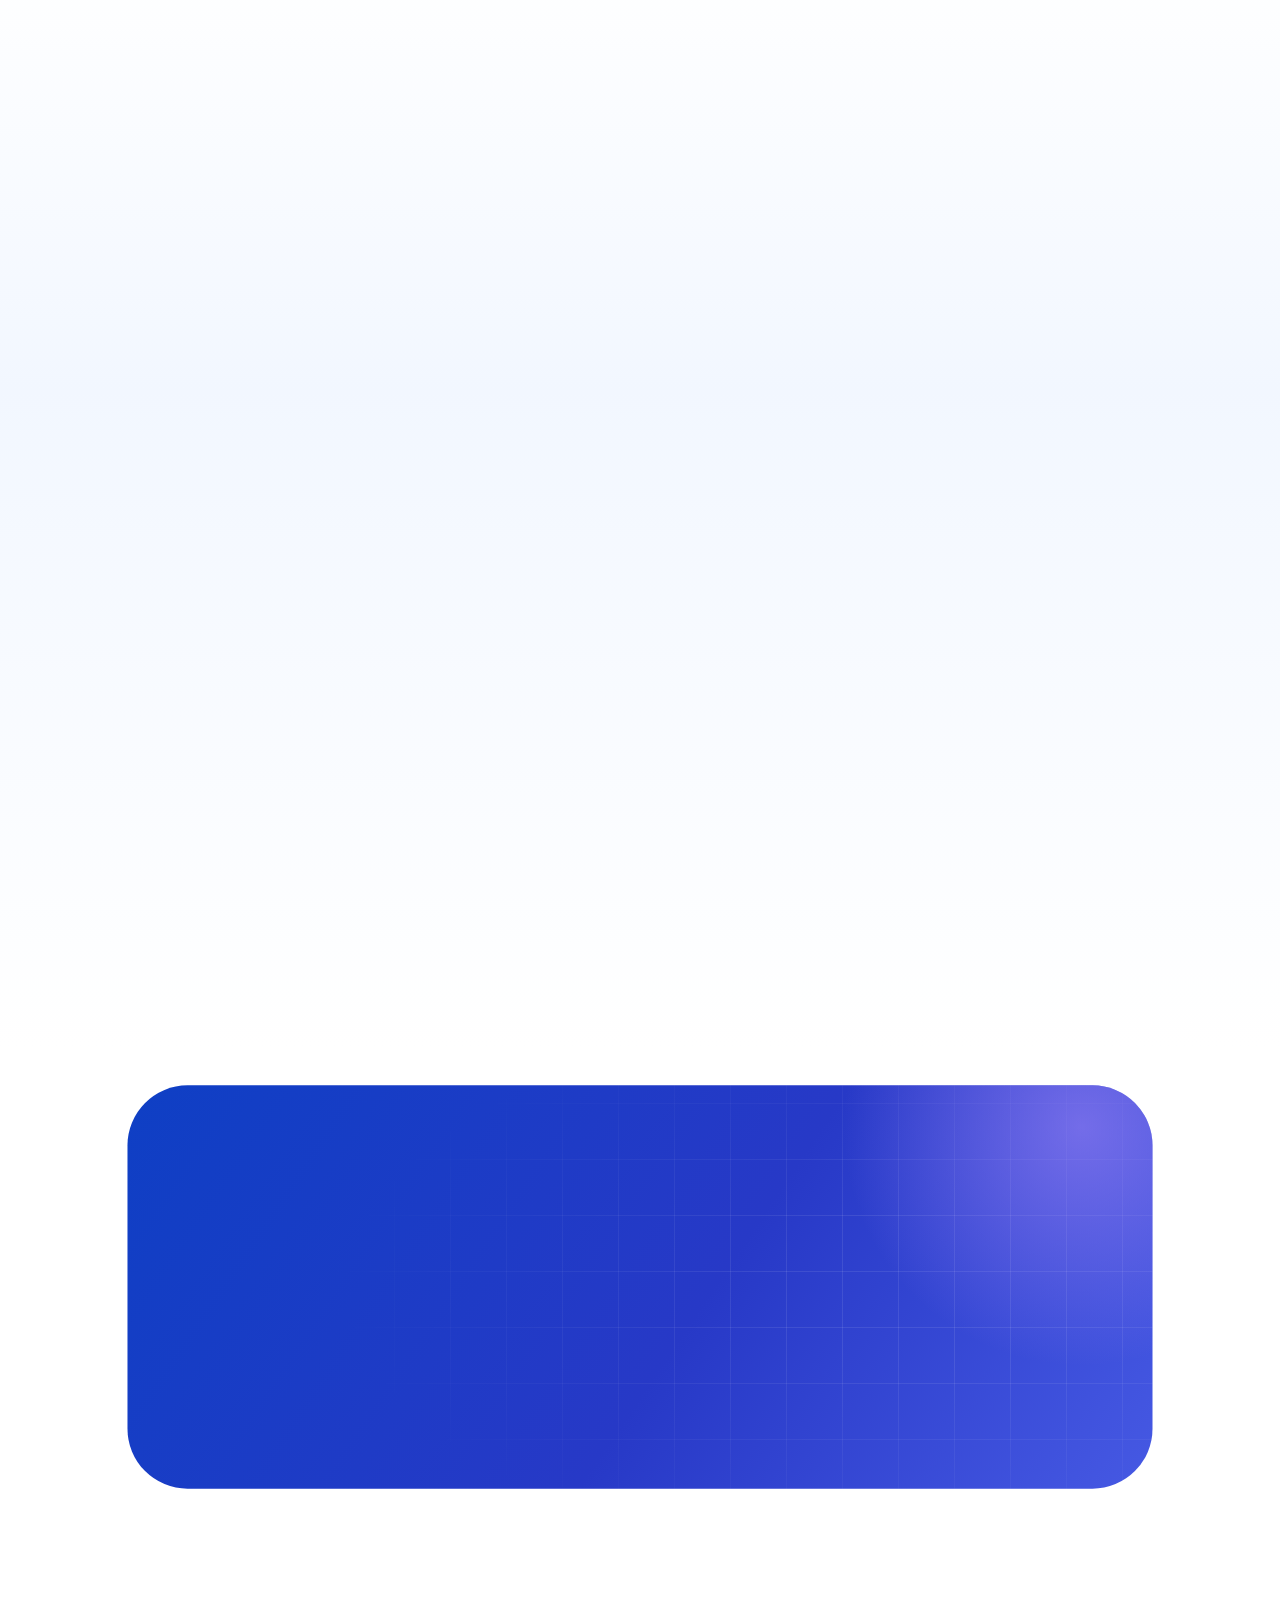
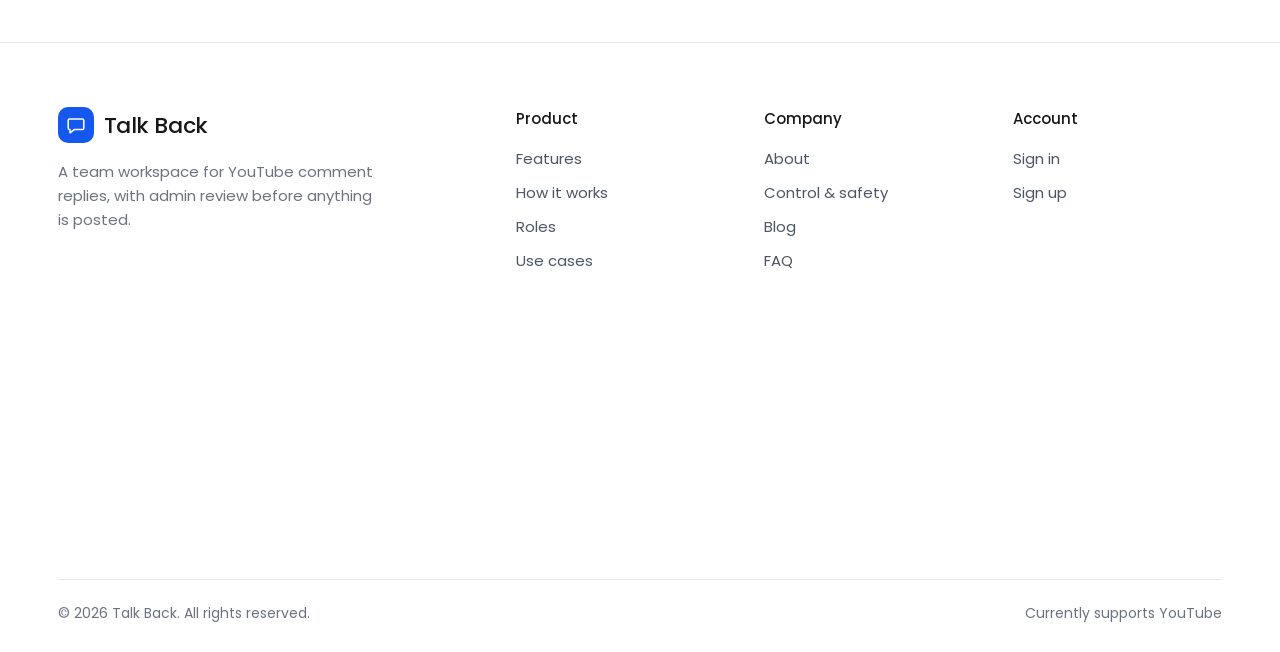
==== commit 89d23a7e: "CMS: publish page home (index.html)" ====
--- a/index.html
+++ b/index.html
@@ -325,7 +325,7 @@
 </span>
 
 <span class="line">
-  <span class="line__in">Approve h. Reply. All in One Place.demo yu</span>
+  <span class="line__in">Approve h. Reply. All in One Place.demo</span>
 </span>
 
 <span class="line line--soft">
